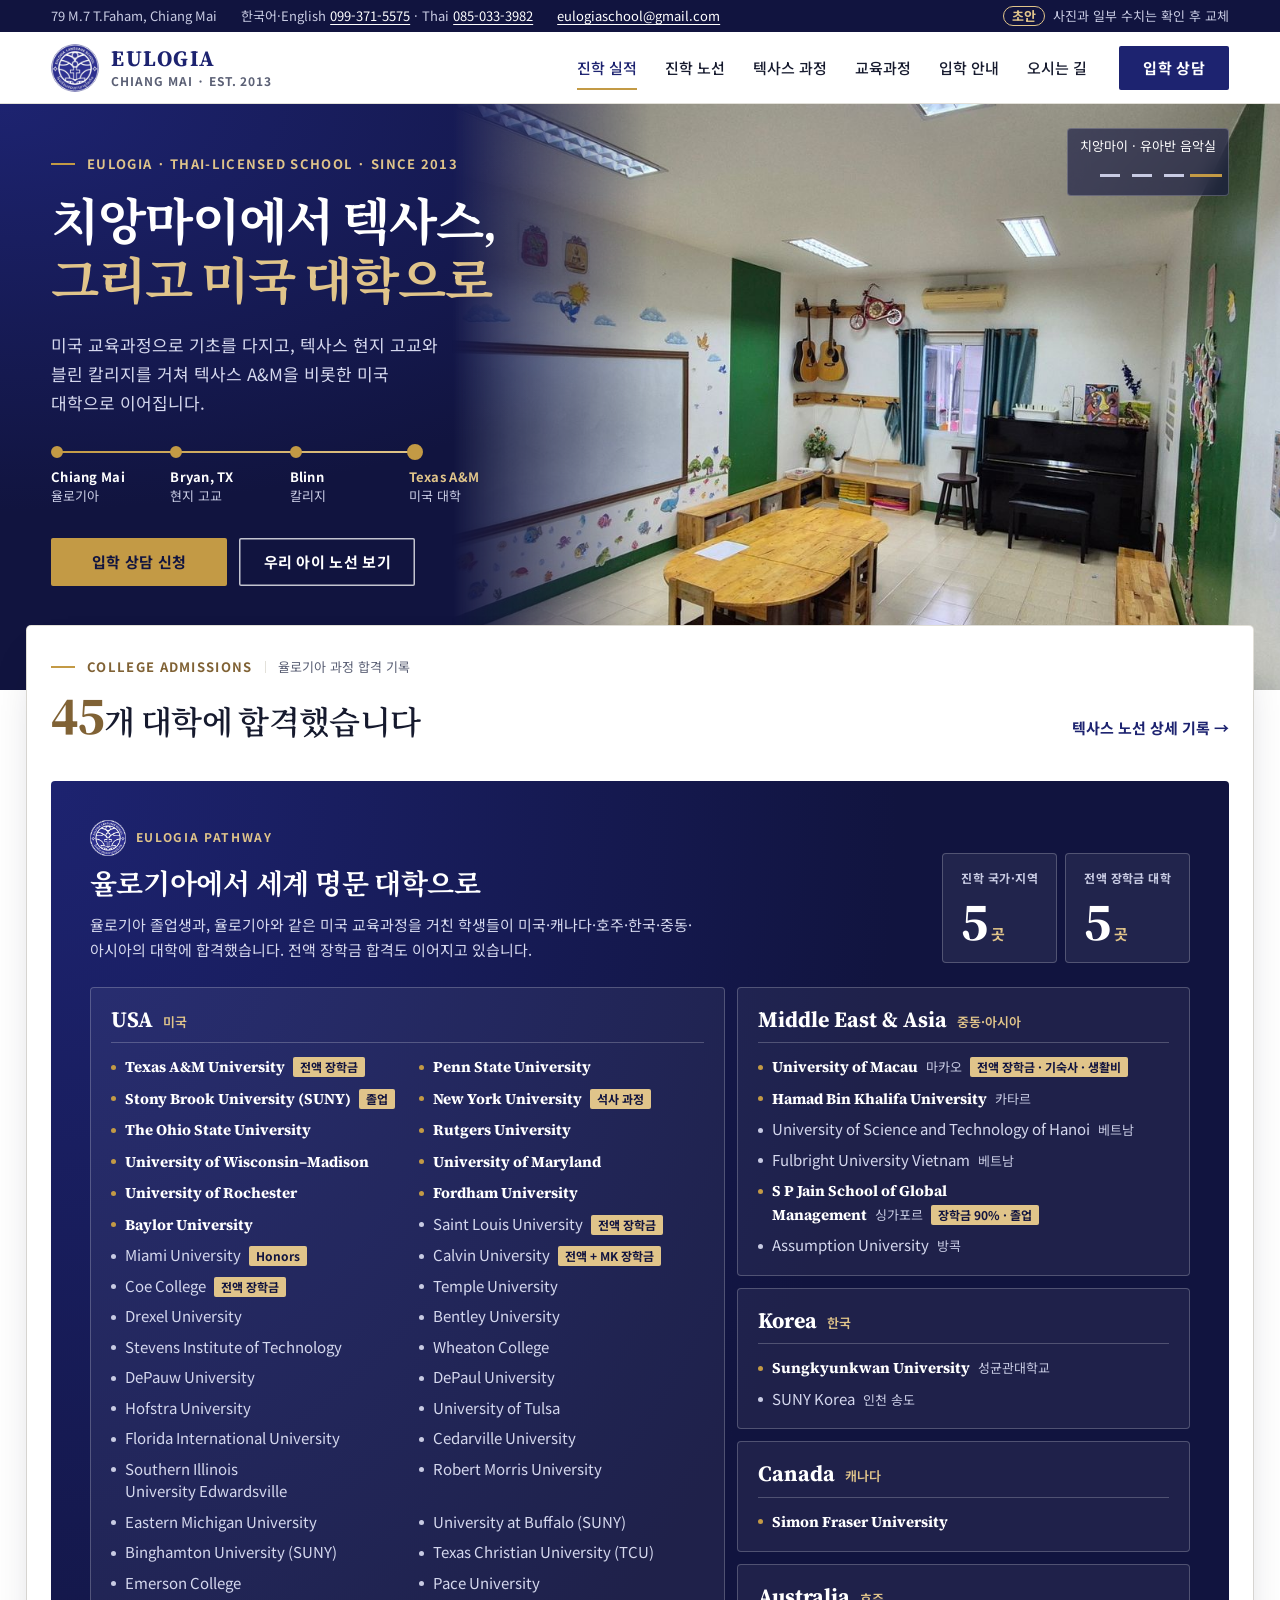
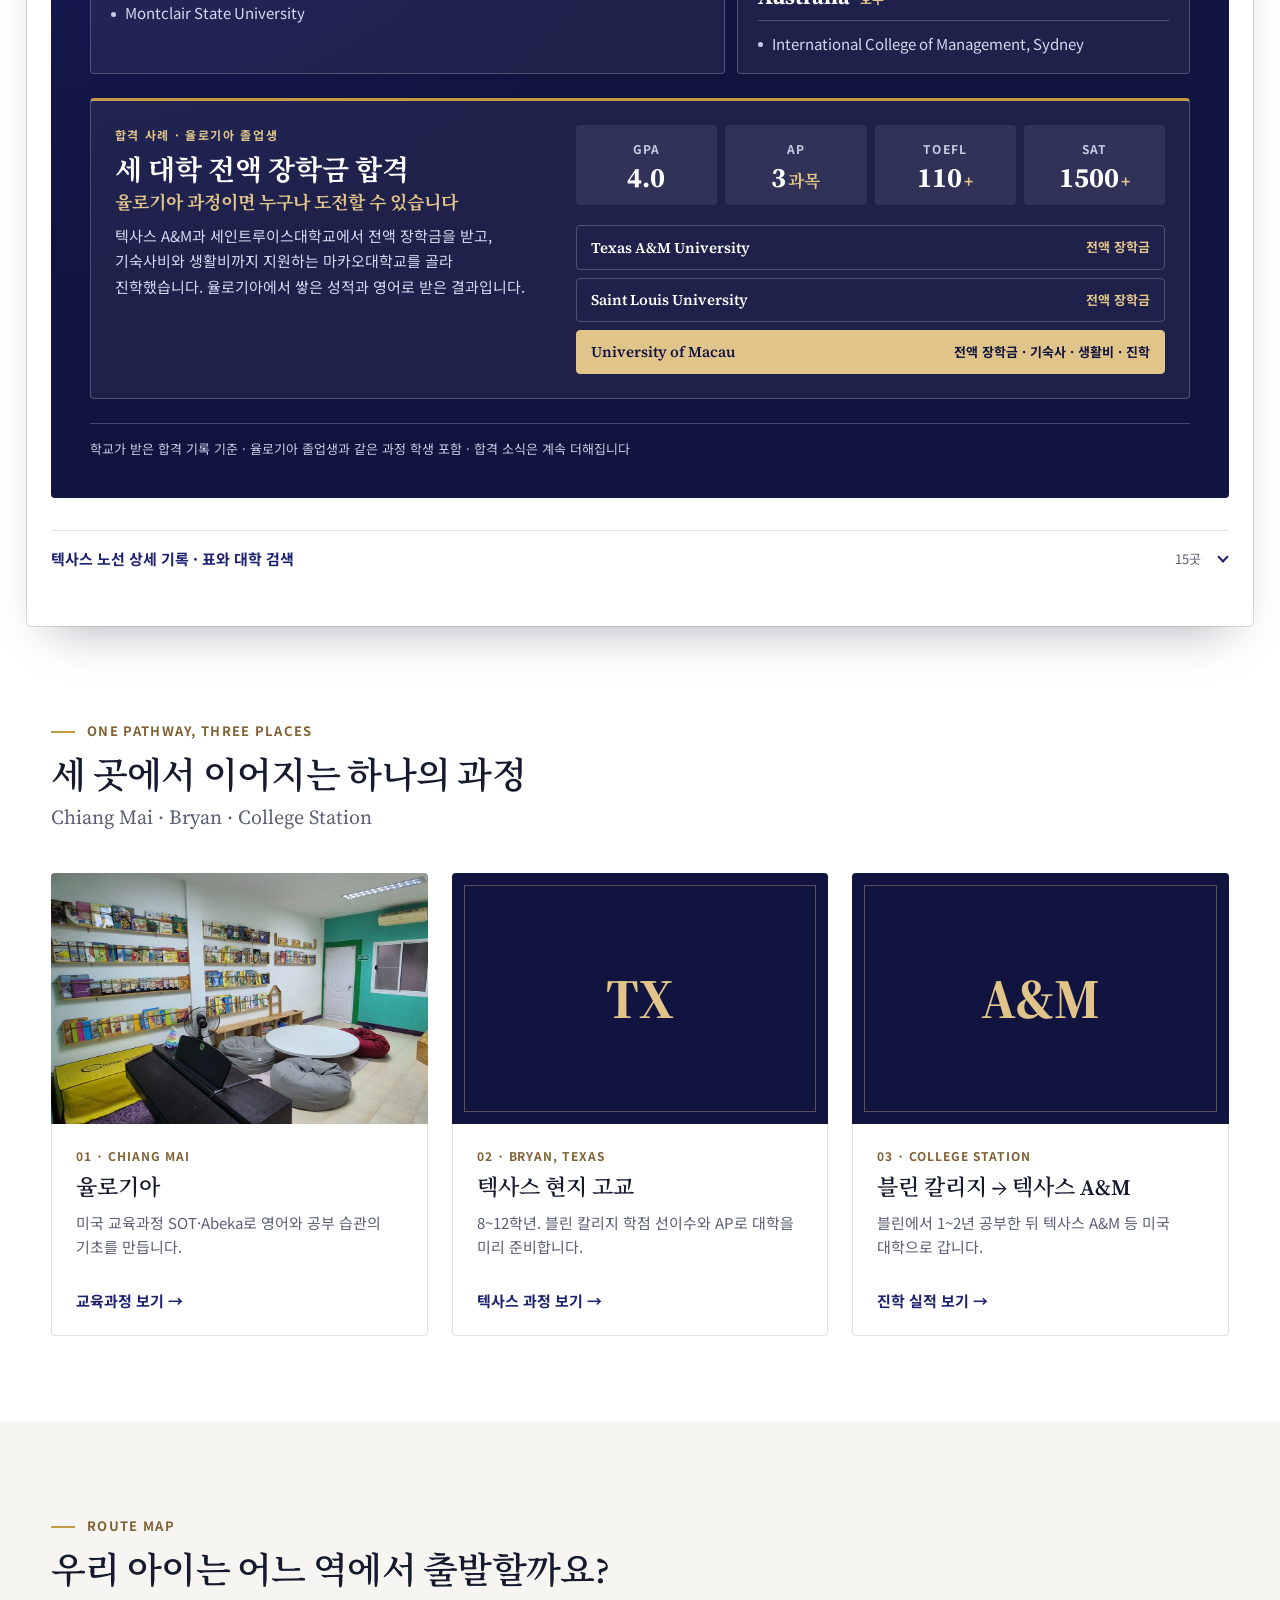
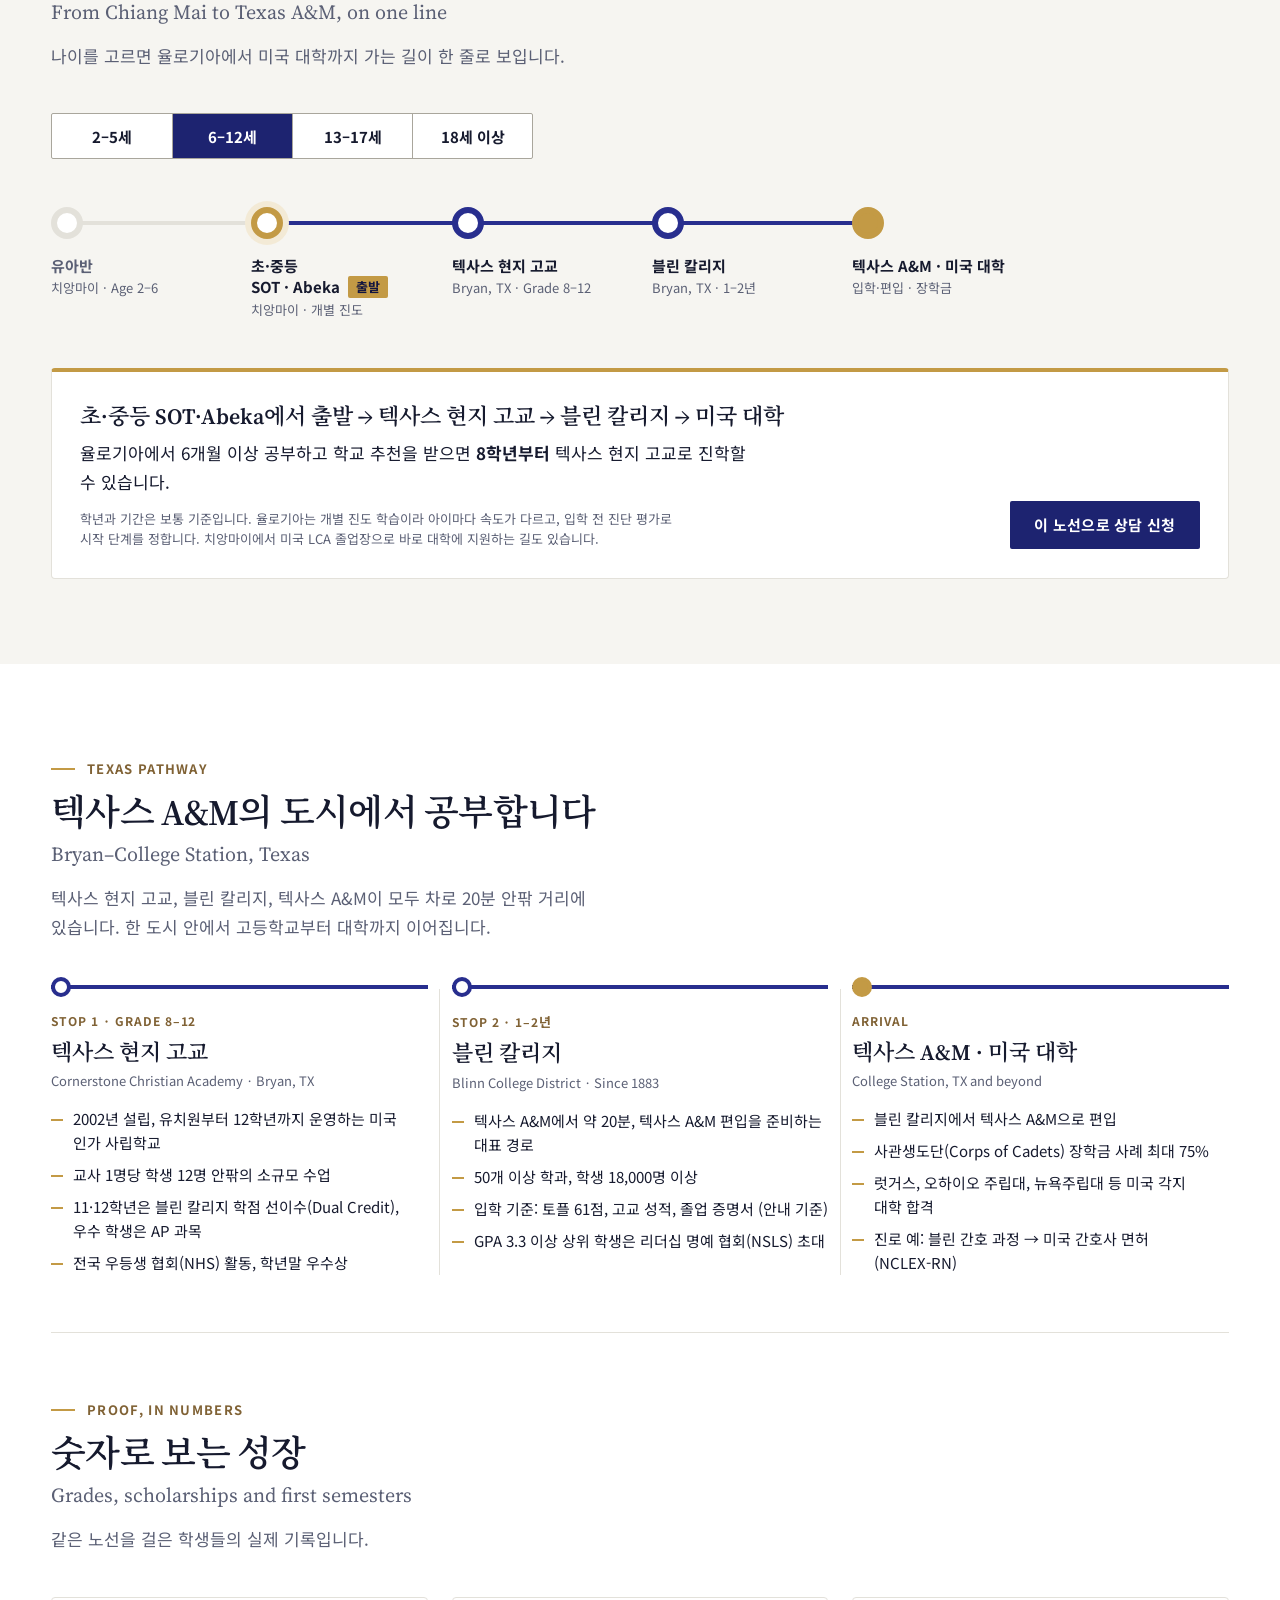
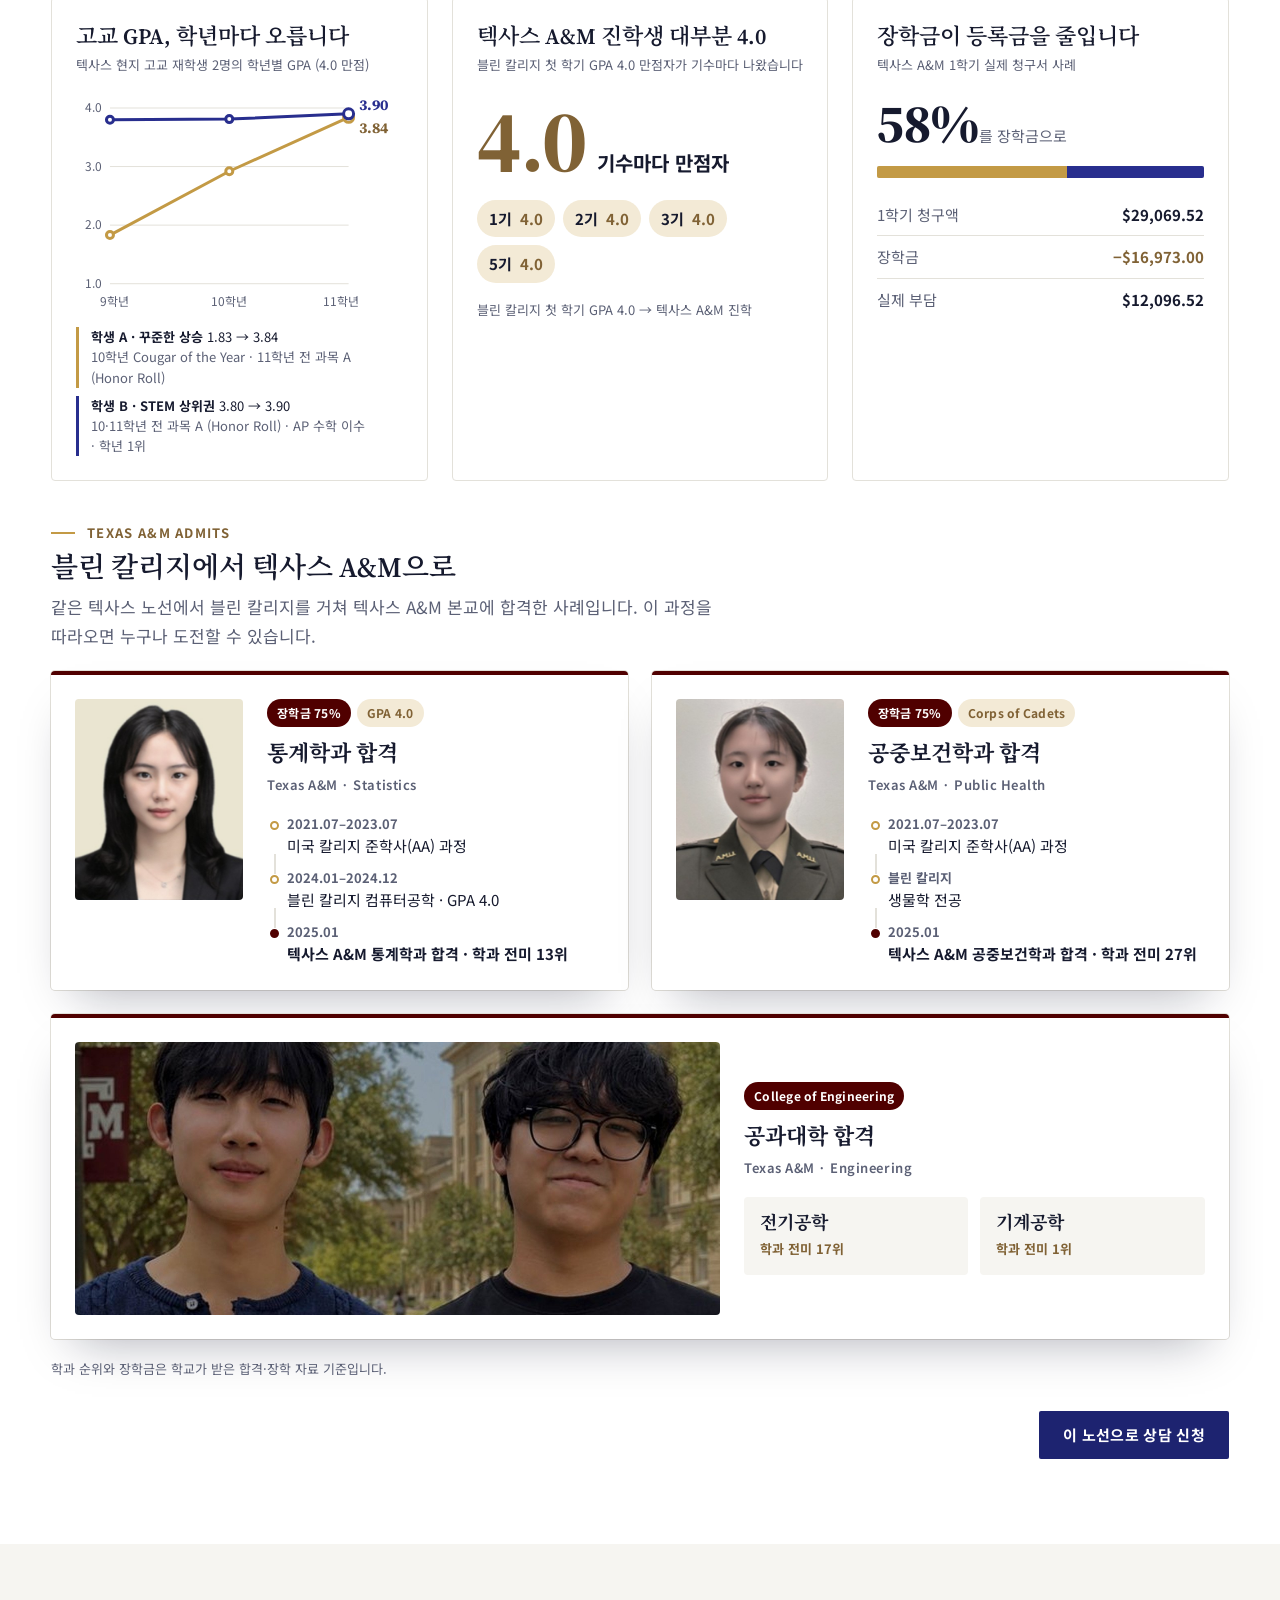
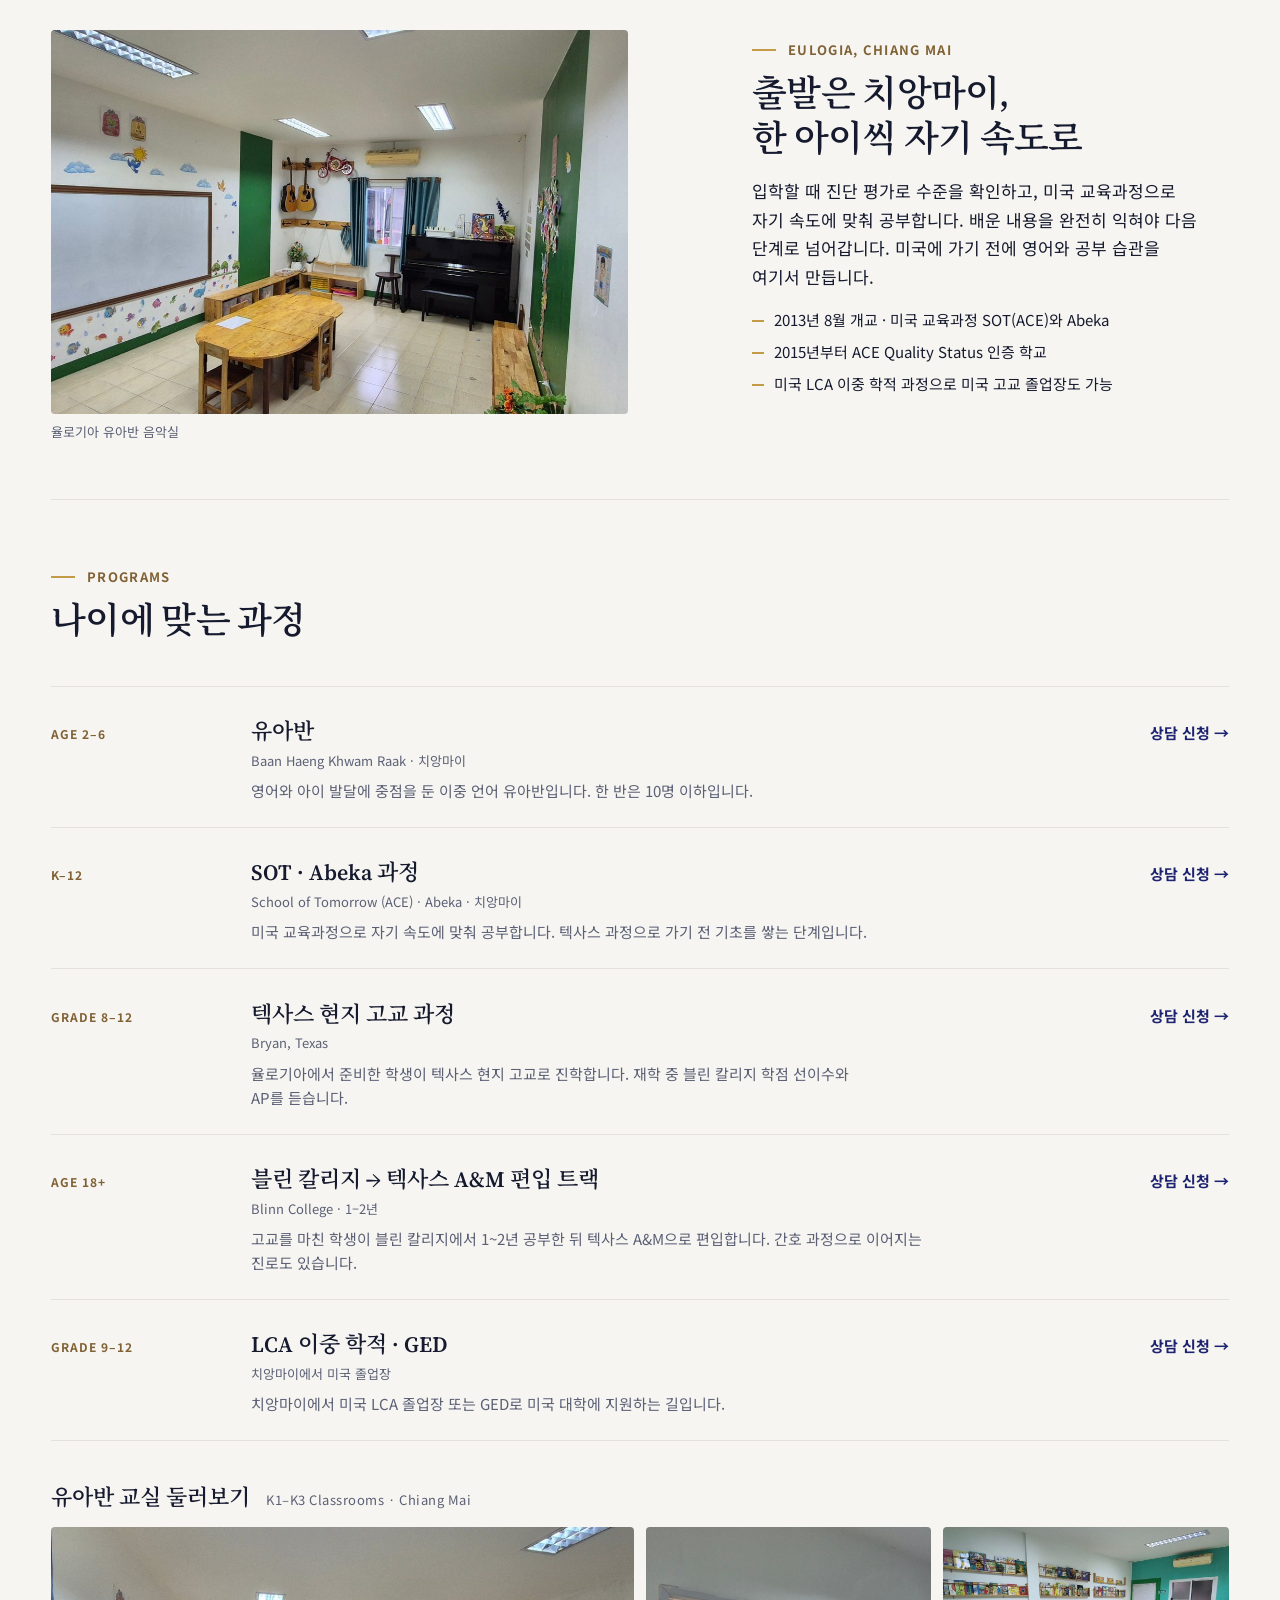
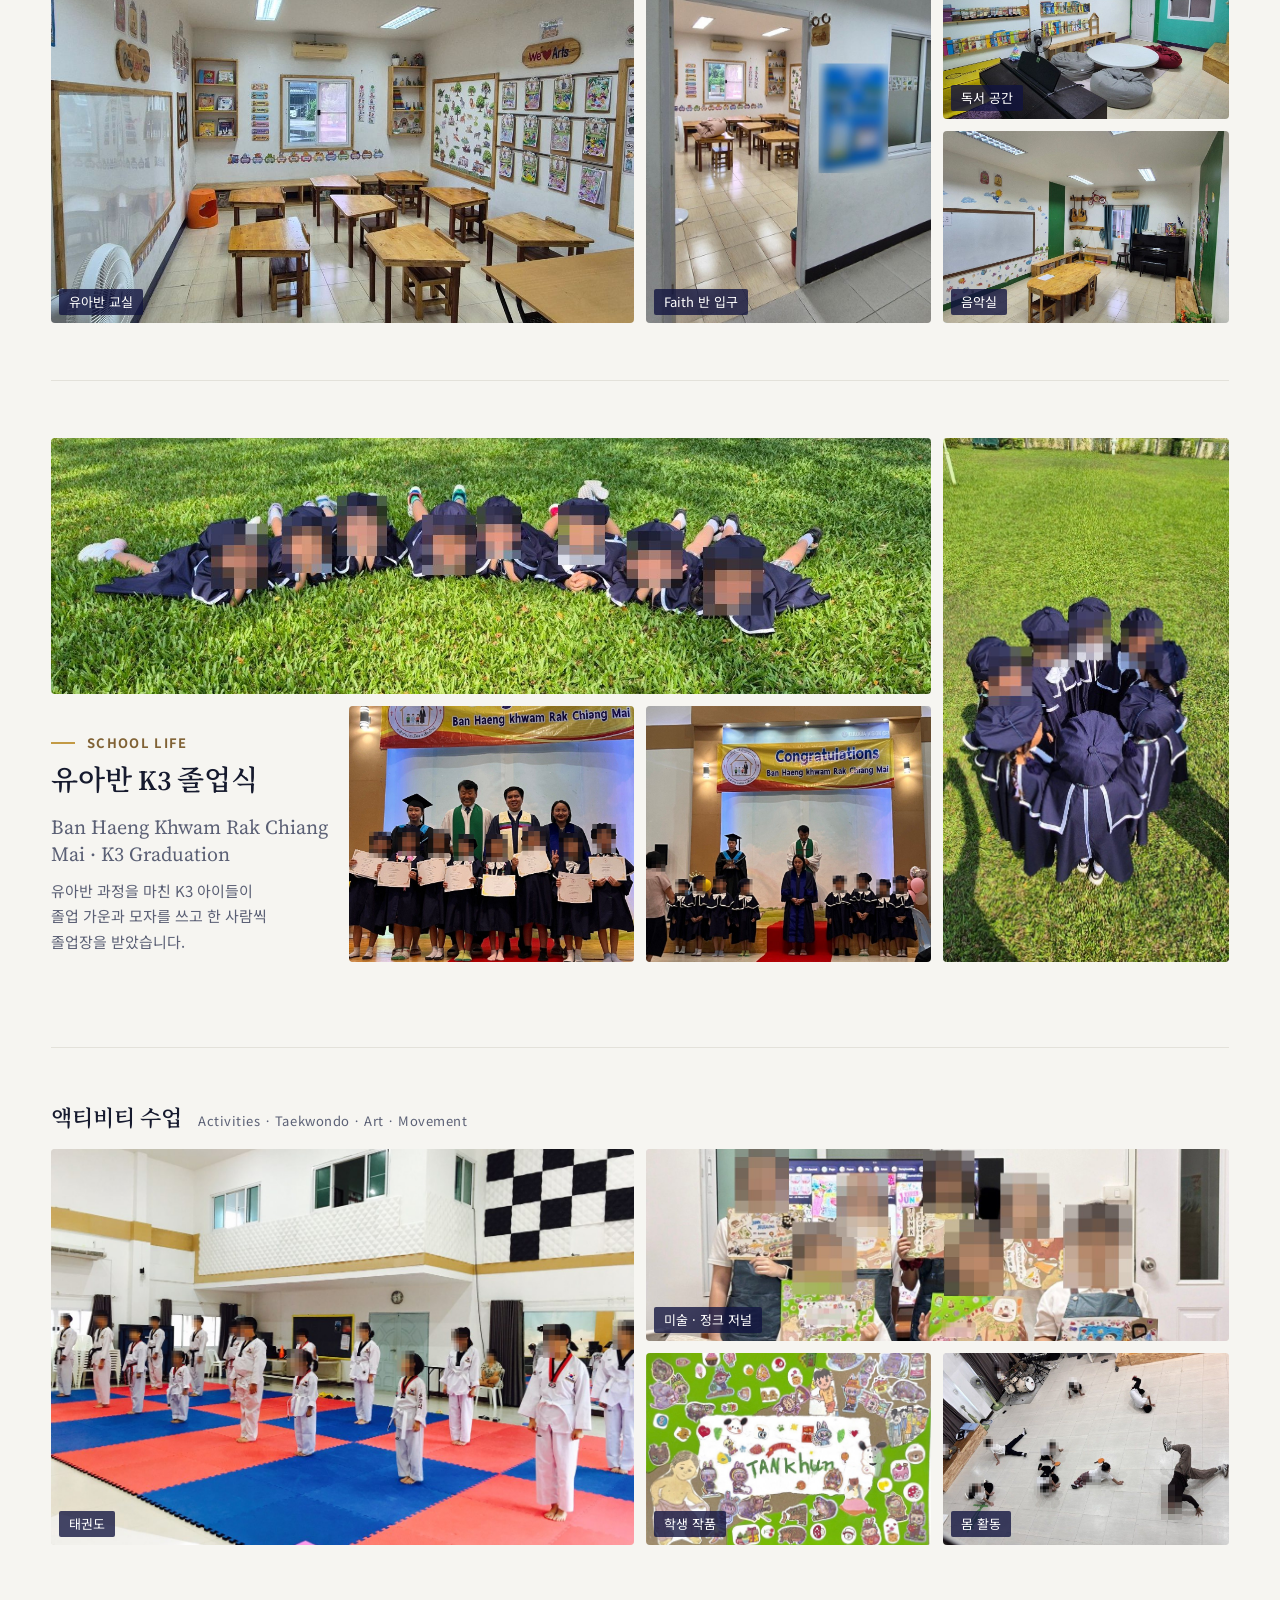
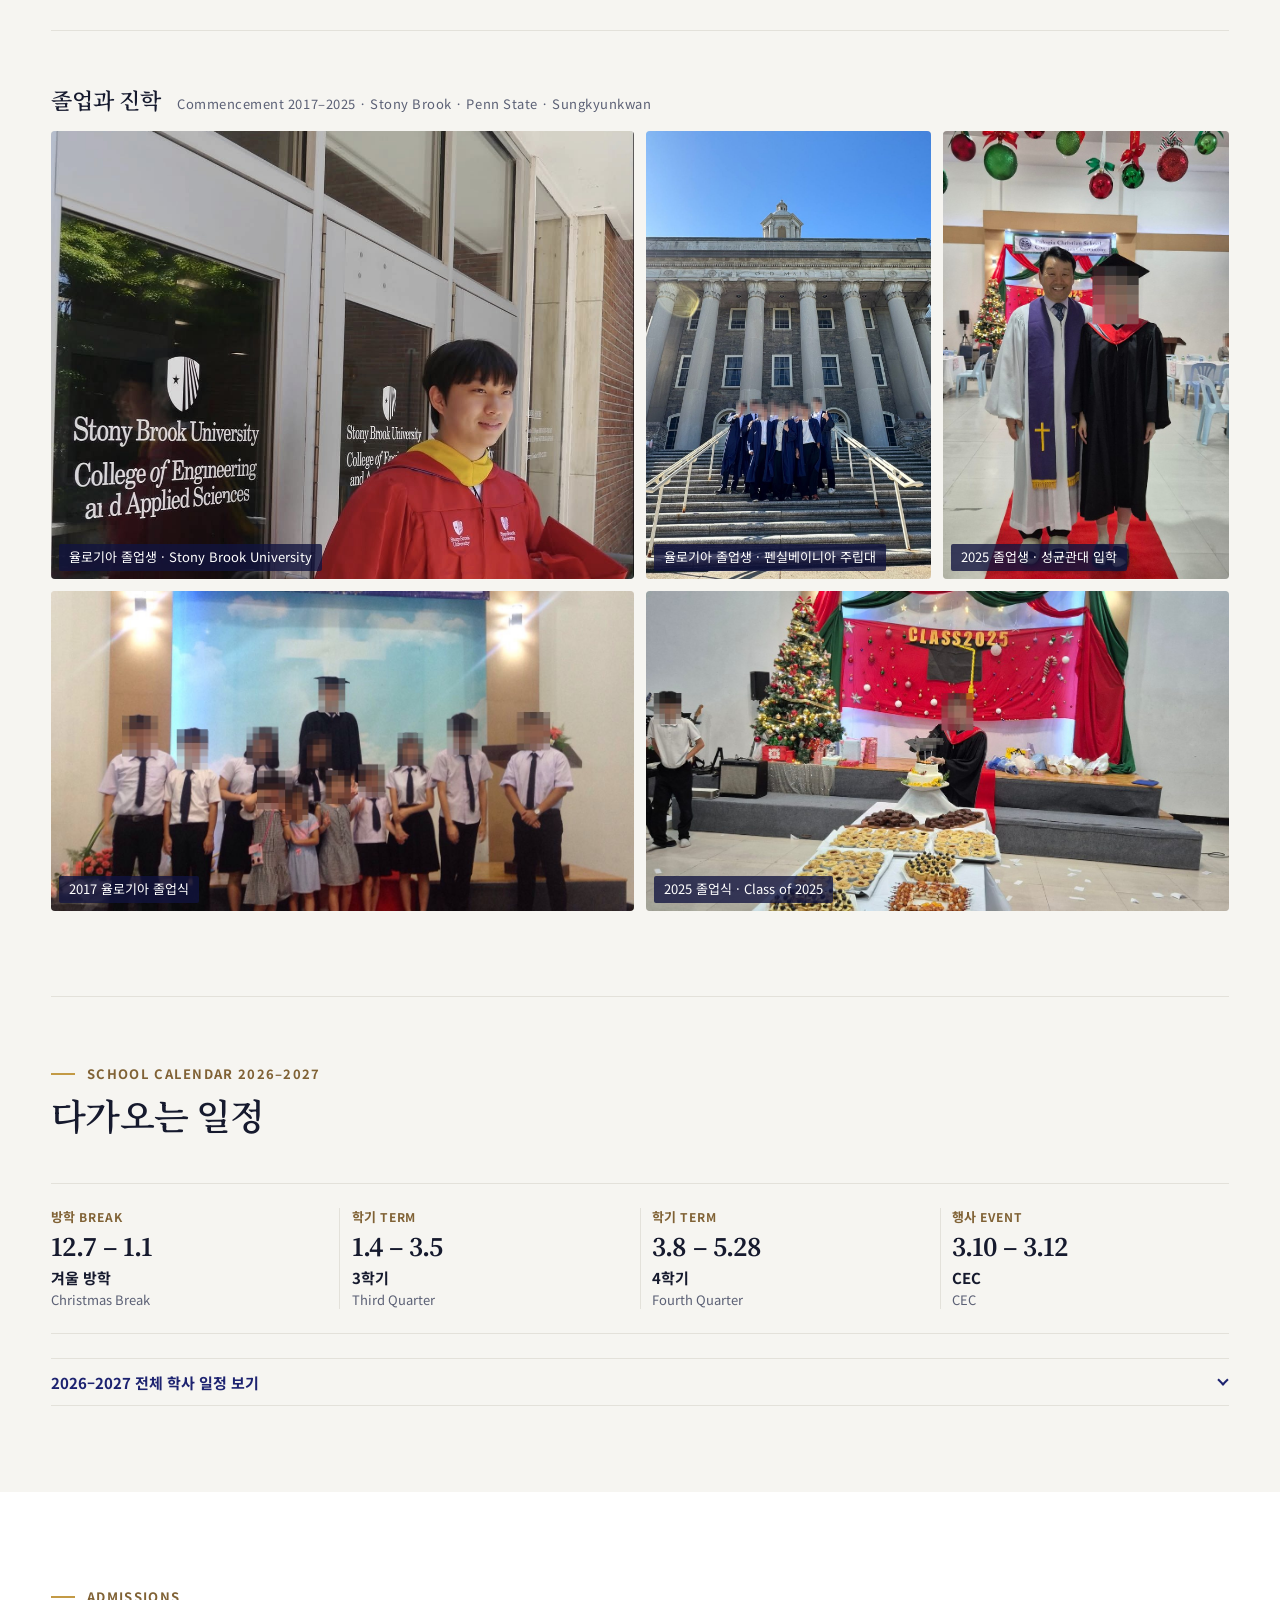
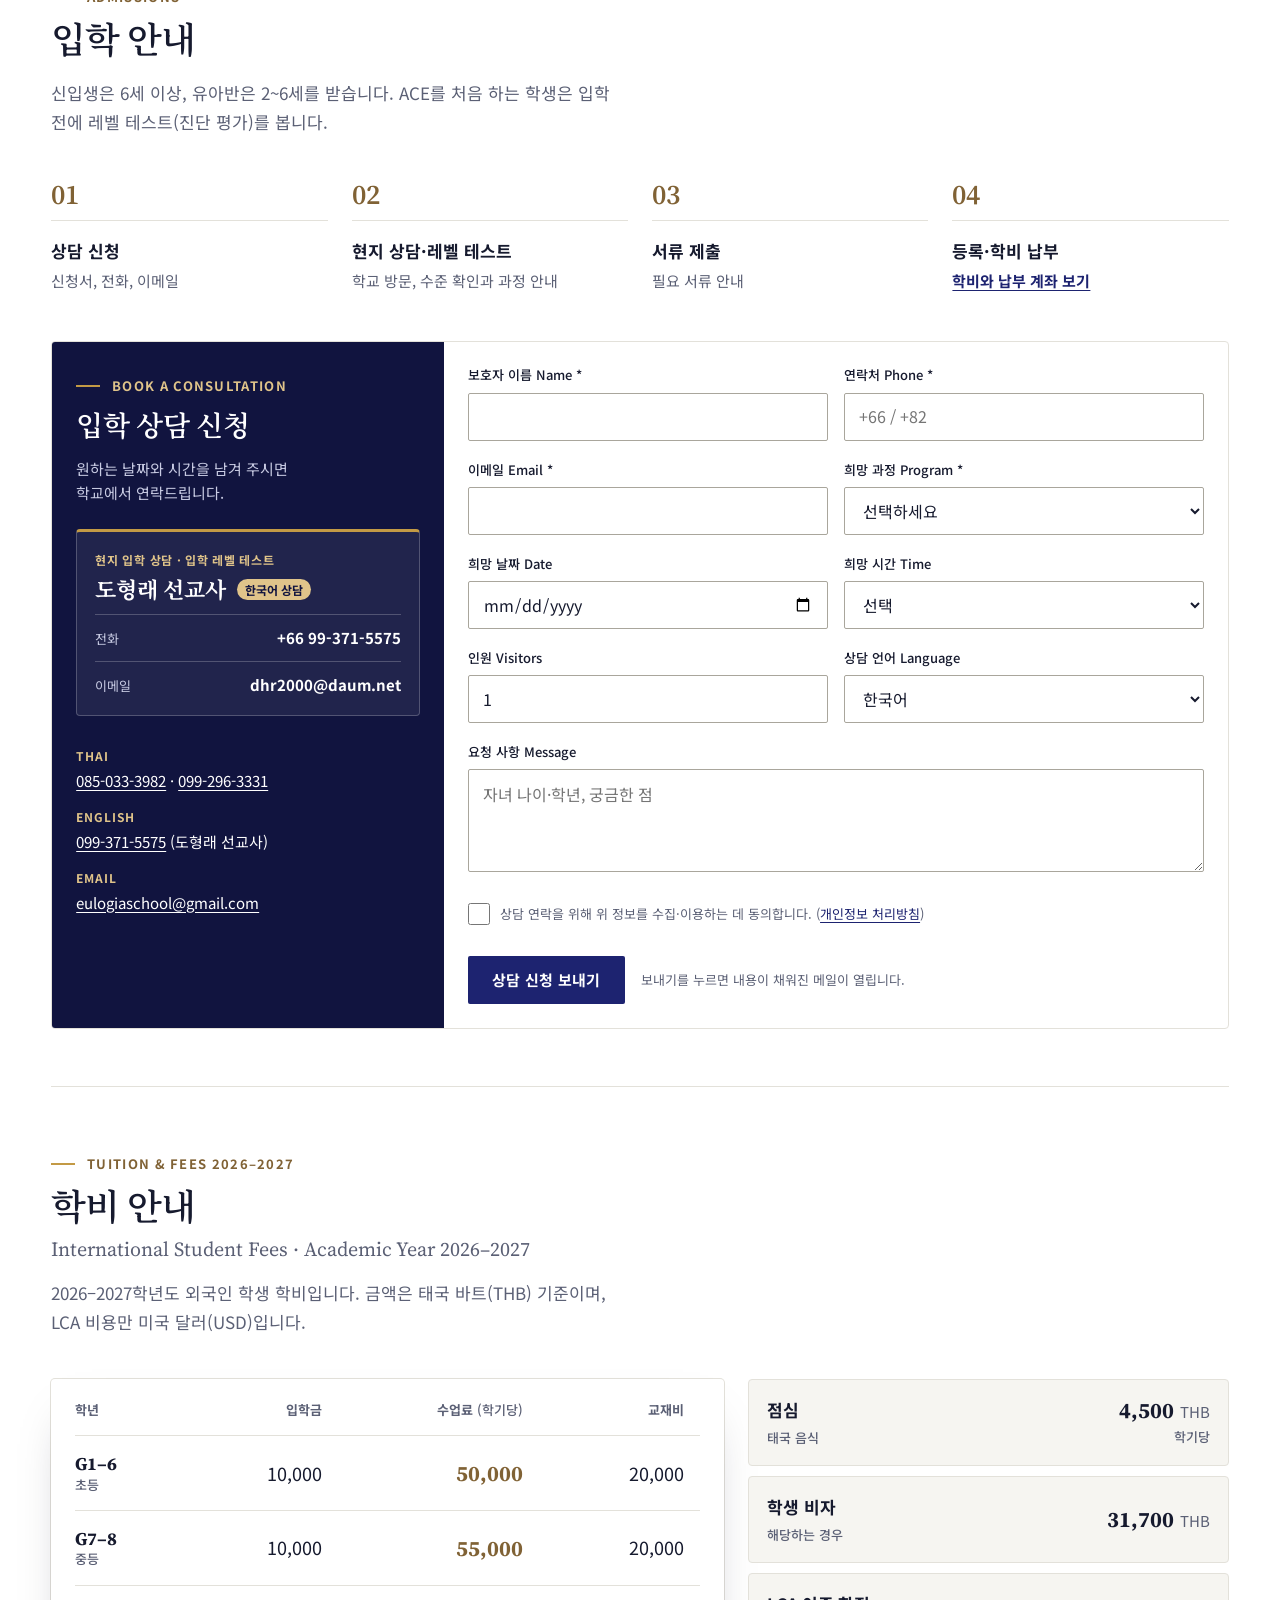
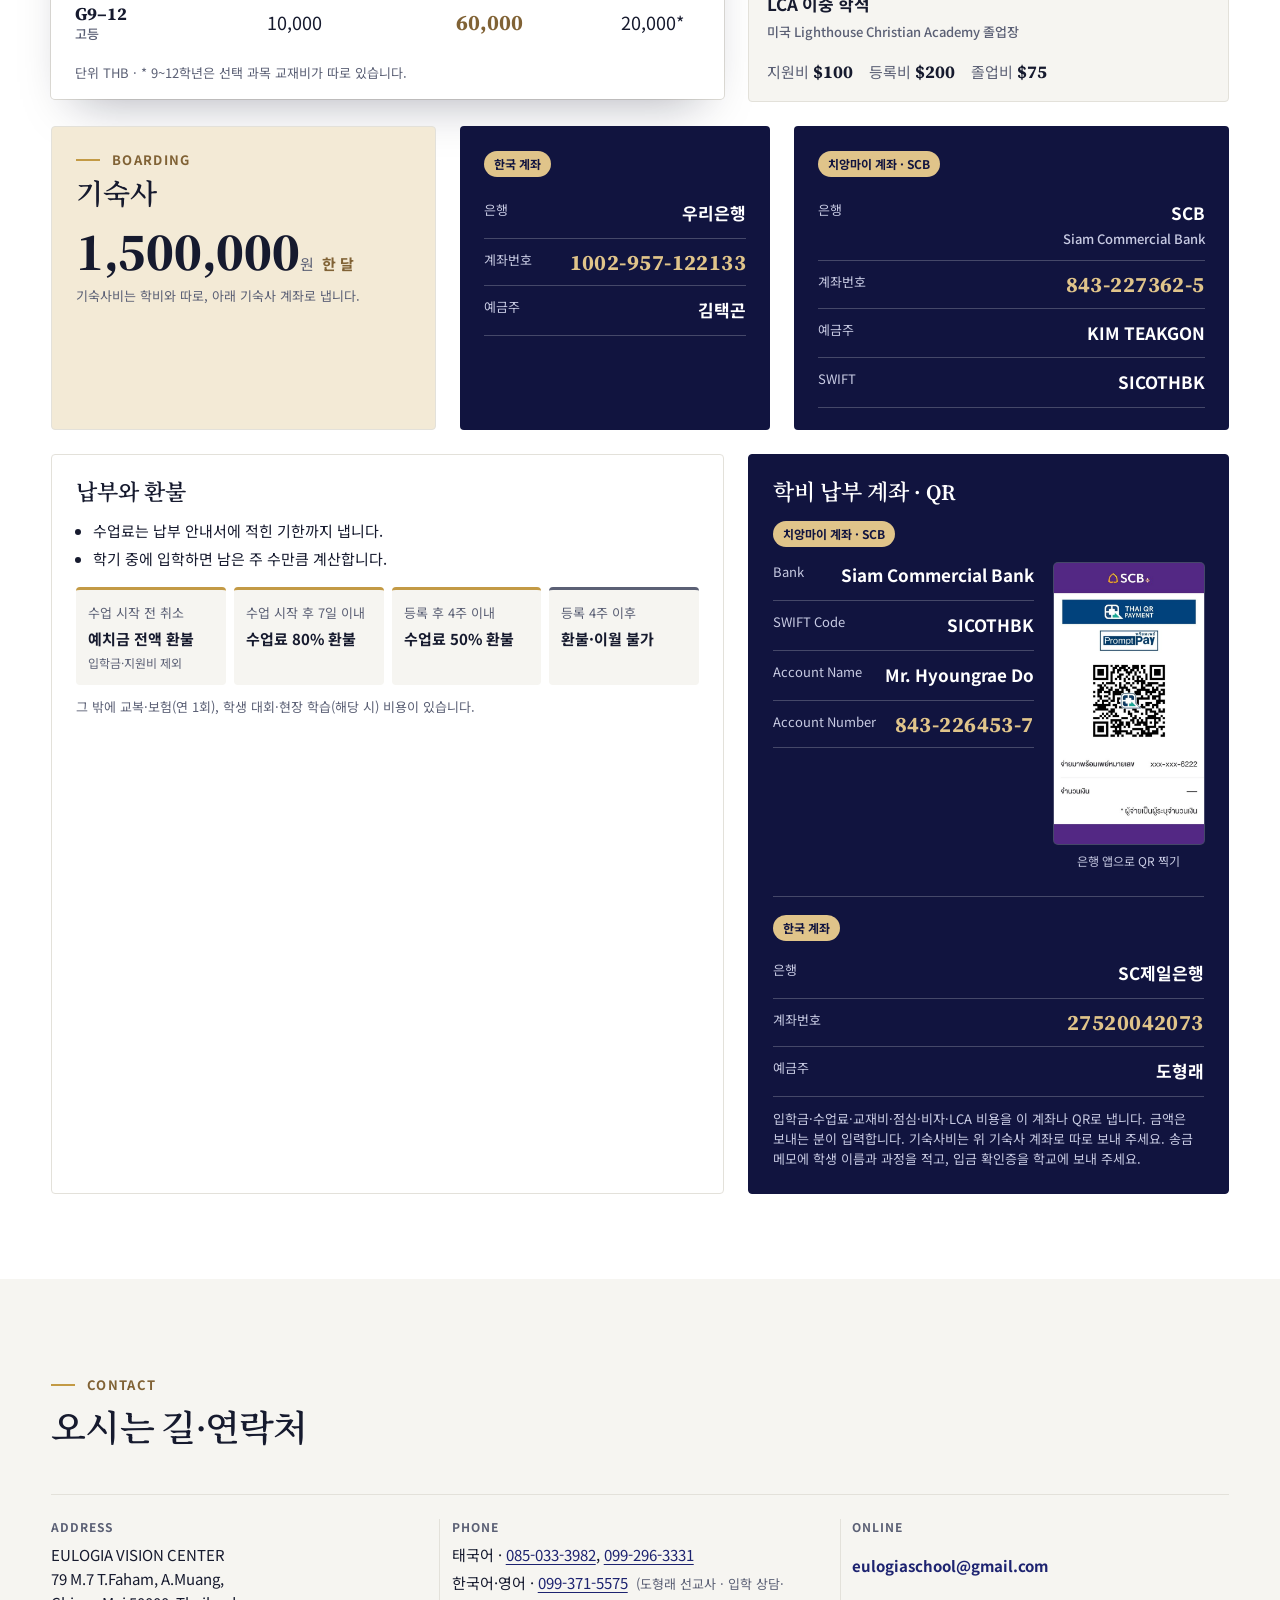
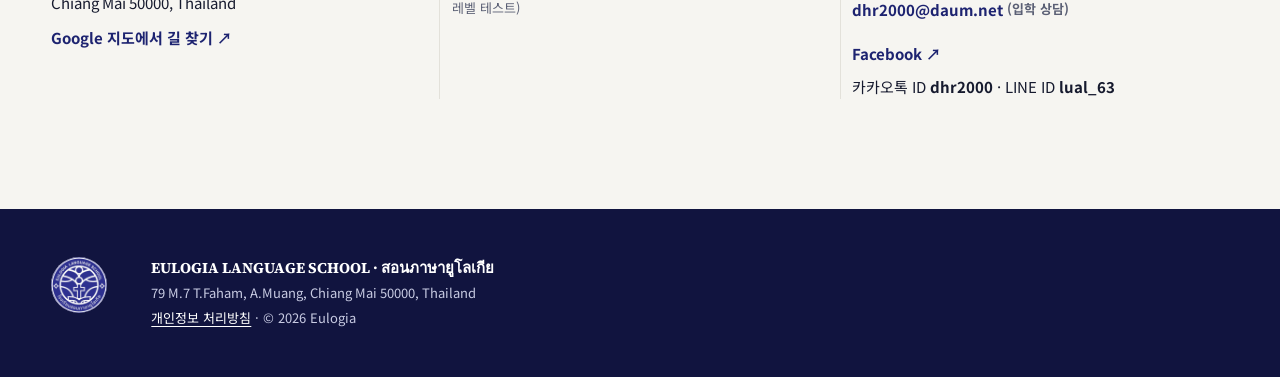
==== index.html @ 6301e7d8 "계좌 구분 표시를 「치앙마이 계좌 · SCB」/「한국 계좌」로 Co-Authored-By: Claude Opus 5.5 <noreply@anthropic.com> Claude-Se" ====
<!doctype html>
<html lang="ko">
<head>
<meta charset="utf-8">
<meta name="viewport" content="width=device-width, initial-scale=1, viewport-fit=cover">
<title>Eulogia Chiang Mai · 율로기아 치앙마이</title>
<meta name="claude:viewport-fit-sides" content="cover">
<meta name="robots" content="noindex, nofollow">
<meta name="description" content="치앙마이의 미국 교육과정 학교 율로기아. SOT·Abeka로 기초를 다지고 텍사스 현지 고교·블린 칼리지를 거쳐 텍사스 A&M 등 미국 대학으로. American curriculum school in Chiang Mai with a pathway to Texas and U.S. colleges.">
<link rel="canonical" href="https://intoedu.github.io/Eulogia-International-School/">
<meta name="theme-color" content="#11143f">
<link rel="icon" href="assets/img/favicon-32.png" sizes="32x32" type="image/png">
<link rel="apple-touch-icon" href="assets/img/apple-touch-icon.png">
<meta property="og:type" content="website">
<meta property="og:site_name" content="Eulogia Chiang Mai">
<meta property="og:title" content="치앙마이에서 텍사스, 그리고 미국 대학으로 · 율로기아">
<meta property="og:description" content="미국 교육과정으로 기초를 다지고 텍사스 현지 고교와 블린 칼리지를 거쳐 텍사스 A&amp;M 등 미국 대학으로 이어지는 율로기아 진학 노선.">
<meta property="og:image" content="https://intoedu.github.io/Eulogia-International-School/assets/img/og-image.jpg">
<meta property="og:locale" content="ko_KR">
<meta name="twitter:card" content="summary_large_image">
<script type="application/ld+json">
{"@context":"https://schema.org","@type":"School","name":"Eulogia Language School","alternateName":["Eulogia Chiang Mai","สอนภาษายูโลเกีย"],"url":"https://intoedu.github.io/Eulogia-International-School/","logo":"https://intoedu.github.io/Eulogia-International-School/assets/img/logo.jpg","foundingDate":"2013-08","telephone":"+66-85-033-3982","email":"eulogiaschool@gmail.com","address":{"@type":"PostalAddress","streetAddress":"79 M.7 T.Faham","addressLocality":"Mueang Chiang Mai","addressRegion":"Chiang Mai","postalCode":"50000","addressCountry":"TH"},"sameAs":["https://www.facebook.com/eulogiavisioncenter"]}
</script>
<link rel="preconnect" href="https://fonts.googleapis.com">
<link rel="preconnect" href="https://fonts.gstatic.com" crossorigin>
<link rel="stylesheet" href="https://fonts.googleapis.com/css2?family=Noto+Sans+KR:wght@400..700&family=Noto+Serif+KR:wght@600..700&family=Source+Serif+4:opsz,wght@36,400..700&display=swap">
<link rel="preload" as="image" href="assets/img/k-classroom.jpg">
<link rel="stylesheet" href="assets/css/style.css?v=20261113e">
</head>
<body>
<a class="skip" href="#main">본문으로 건너뛰기</a>

<div class="utility" role="region" aria-label="학교 연락처">
  <div class="wrap">
    <span class="u-addr" lang="en">79 M.7 T.Faham, Chiang Mai</span>
    <span class="u-tel">한국어·English <a href="tel:+66993715575">099-371-5575</a> · Thai <a href="tel:+66850333982">085-033-3982</a></span>
    <span class="u-mail"><a href="mailto:eulogiaschool@gmail.com">eulogiaschool@gmail.com</a></span>
    <p class="draft"><b class="draft-tag">초안</b> 사진과 일부 수치는 확인 후 교체</p>
  </div>
</div>

<header class="masthead">
  <div class="wrap">
    <a class="crest" href="#main" aria-label="Eulogia Chiang Mai 처음으로">
      <img src="assets/img/logo.jpg" alt="Eulogia 교표" width="48" height="48">
      <span class="crest-txt"><b>EULOGIA</b><small lang="en">Chiang Mai · Est. 2013</small></span>
    </a>
    <nav class="menu" aria-label="주 메뉴">
      <a href="#wall">진학 실적</a>
      <a href="#route">진학 노선</a>
      <a href="#texas">텍사스 과정</a>
      <a href="#about">교육과정</a>
      <a href="#admissions">입학 안내</a>
      <a href="#contact">오시는 길</a>
    </nav>
    <a class="btn btn-navy head-cta" href="#apply">입학 상담</a>
    <button class="menu-btn" type="button" aria-expanded="false" aria-controls="mobile-menu" id="menu-btn"><span class="bars" aria-hidden="true"></span><span class="sr">메뉴</span></button>
  </div>
  <nav class="mobile-menu" id="mobile-menu" aria-label="모바일 메뉴" hidden>
    <div class="wrap">
      <a href="#wall">진학 실적</a>
      <a href="#route">진학 노선</a>
      <a href="#texas">텍사스 과정</a>
      <a href="#about">교육과정</a>
      <a class="sub" href="#calendar">학사 일정</a>
      <a href="#admissions">입학 안내</a>
      <a class="sub" href="#pay">학비</a>
      <a href="#contact">오시는 길</a>
    </div>
  </nav>
</header>

<main id="main">

  <!-- 1. 첫 화면: 남색 바탕에 캠퍼스 사진이 스며들고, 치앙마이 → 텍사스 A&M 노선이 그려짐 -->
  <section class="hero" aria-labelledby="hero-title" data-nav="wall">
    <div class="hero-text">
      <p class="hero-kicker" lang="en"><span>Eulogia<span class="hk-route"> · Thai-licensed School · Since 2013</span></span></p>
      <h1 id="hero-title">치앙마이에서 텍사스,<br><em>그리고 미국 대학으로</em></h1>
      <p class="hero-lede">미국 교육과정으로 기초를 다지고, 텍사스&nbsp;현지&nbsp;고교와 블린&nbsp;칼리지를 거쳐 텍사스&nbsp;A&amp;M을 비롯한 미국 대학으로 이어집니다.</p>
      <div class="hero-route-box">
      <ol class="hero-route" aria-label="진학 노선: 치앙마이 율로기아, 텍사스 브라이언 현지 고교, 블린 칼리지, 텍사스 A&amp;M과 미국 대학">
        <li><b lang="en">Chiang Mai</b><span>율로기아</span></li>
        <li><b lang="en">Bryan, TX</b><span>현지 고교</span></li>
        <li><b lang="en">Blinn</b><span>칼리지</span></li>
        <li class="goal"><b lang="en">Texas A&amp;M</b><span>미국 대학</span></li>
      </ol>
      <span class="hr-plane" aria-hidden="true"><svg viewBox="0 0 24 24" width="18" height="18" focusable="false"><path d="M21 16v-2l-8-5V3.5a1.5 1.5 0 0 0-3 0V9l-8 5v2l8-2.5V19l-2 1.5V22l3.5-1 3.5 1v-1.5L13 19v-5.5z"/></svg></span>
      </div>
      <div class="hero-cta">
        <a class="btn btn-gold" href="#apply">입학 상담 신청</a>
        <a class="btn btn-line" href="#route">우리 아이 노선 보기</a>
      </div>
    </div>
    <div class="hero-photo">
      <div class="slides" id="slides" aria-hidden="true">
        <img class="slide on" src="assets/img/k-classroom.jpg" alt="" width="1600" height="739" fetchpriority="high" style="object-position:50% 60%">
      </div>
    </div>
    <div class="hero-meta">
      <p class="slide-cap" id="slide-cap">치앙마이 · 유아반 교실</p>
      <div class="slide-dots" id="slide-dots" role="group" aria-label="사진 넘기기"></div>
    </div>
  </section>

  <!-- 2. 합격 대학 벽: 사진 아래쪽에 겹쳐 올라옴 -->
  <section class="wall" id="wall" aria-labelledby="wall-title" data-nav="wall">
    <div class="wrap">
      <div class="wall-card">
        <div class="wall-head">
          <p class="wall-kicker"><span class="kicker" lang="en">College Admissions</span><span class="wall-qual">율로기아 과정 합격 기록</span></p>
          <h2 id="wall-title"><span class="big" id="wall-unis">32</span>개 <span class="nw">대학에 합격했습니다</span></h2>
          <a class="wall-link" href="#results">텍사스 노선 상세 기록 →</a>
        </div>
        <div class="own" id="own" hidden>
          <div class="own-head">
            <p class="own-kicker"><img src="assets/img/logo.jpg" alt="" width="36" height="36"><span lang="en">Eulogia Pathway</span></p>
            <h3 class="own-title">율로기아에서 <span class="nw">세계 명문 대학으로</span></h3>
            <p class="own-lede">율로기아 졸업생과, 율로기아와 같은 미국 교육과정을 거친 학생들이 미국·캐나다·호주·한국·중동·아시아의 대학에 합격했습니다. 전액 장학금 합격도 이어지고 있습니다.</p>
          </div>
          <dl class="own-sum" id="own-sum">
            <div><dt>진학 국가·지역</dt><dd><b id="own-n-reg">5</b>곳</dd></div>
            <div><dt>전액 장학금 대학</dt><dd><b id="own-n-full">5</b>곳</dd></div>
          </dl>
          <div class="own-board" id="own-board" aria-label="율로기아 과정 합격 대학"></div>
          <article class="spot" aria-labelledby="spot-title">
            <div class="spot-head">
              <p class="spot-kicker">합격 사례 · 율로기아 졸업생</p>
              <h4 id="spot-title">세 대학 전액 장학금 합격 <span>율로기아 과정이면 누구나 도전할 수 있습니다</span></h4>
              <p class="spot-lede">텍사스&nbsp;A&amp;M과 세인트루이스대학교에서 전액 장학금을 받고, 기숙사비와 생활비까지 지원하는 마카오대학교를 골라 진학했습니다. 율로기아에서 쌓은 성적과 영어로 받은 결과입니다.</p>
            </div>
            <dl class="spot-stats">
              <div><dt>GPA</dt><dd>4.0</dd></div>
              <div><dt>AP</dt><dd>3<small>과목</small></dd></div>
              <div><dt lang="en">TOEFL</dt><dd>110<small>+</small></dd></div>
              <div><dt lang="en">SAT</dt><dd>1500<small>+</small></dd></div>
            </dl>
            <ul class="spot-offers" aria-label="합격 대학과 장학금">
              <li><b lang="en">Texas A&amp;M University</b><span>전액 장학금</span></li>
              <li><b lang="en">Saint Louis University</b><span>전액 장학금</span></li>
              <li class="chosen"><b lang="en">University of Macau</b><span>전액 장학금 · 기숙사 · 생활비 · 진학</span></li>
            </ul>
          </article>
          <p class="own-more">학교가 받은 합격 기록 기준 · 율로기아 졸업생과 같은 과정 학생 포함 · 합격 소식은 계속 더해집니다</p>
        </div>
        <details class="res-all" id="results">
          <summary><span class="sum-label">텍사스 노선 상세 기록 · 표와 대학 검색</span><span class="summary-meta" id="summary-meta">15곳</span><span class="chev" aria-hidden="true"></span></summary>
          <div class="res-grid">
            <div class="res-aside">
              <p class="sub-en" lang="en">Where students on this route were admitted</p>
              <p class="res-lede">같은 텍사스 노선을 거친 학생들이 합격한 미국 대학입니다.</p>
              <div class="tools">
                <label class="field" for="res-q">대학 검색<input id="res-q" type="search" placeholder="예: Texas, State, 뉴욕"></label>
                <label class="field" for="res-state">주<select id="res-state"><option value="">전체</option></select></label>
                <p class="summary" id="res-summary" aria-live="polite"></p>
              </div>
              <p class="fine">합격증과 장학금 통지서는 학교가 보관합니다. 학생 이름은 본인과 보호자가 동의한 경우에만 표시합니다.</p>
            </div>
            <div class="table-box res-table" tabindex="0" role="region" aria-label="진학 실적 표">
              <table>
                <thead><tr><th scope="col">대학교</th><th scope="col">주</th><th scope="col">장학금</th></tr></thead>
                <tbody id="res-body"></tbody>
              </table>
            </div>
          </div>
        </details>
      </div>
    </div>
  </section>

  <!-- 3. 세 곳, 하나의 과정 -->
  <section class="section places-sec" id="places" aria-labelledby="places-title" data-nav="wall">
    <div class="wrap">
      <div class="head">
        <p class="kicker" lang="en">One Pathway, Three Places</p>
        <h2 id="places-title">세 곳에서 이어지는 하나의 과정</h2>
        <p class="sub-en" lang="en">Chiang Mai · Bryan · College Station</p>
      </div>
      <div class="places" id="places-row">
        <a class="place" href="#programs">
          <span class="place-media" data-mark="CNX"><img src="assets/img/k-reading.jpg" alt="책장과 빈백이 있는 율로기아 유아반 독서 공간" loading="lazy" decoding="async" width="1600" height="739" style="object-position:35% 55%"></span>
          <span class="place-body">
            <span class="place-no" lang="en">01 · Chiang Mai</span>
            <b>율로기아</b>
            <span class="place-copy">미국 교육과정 SOT·Abeka로 영어와 공부 습관의 기초를 만듭니다.</span>
            <em>교육과정 보기 →</em>
          </span>
        </a>
        <a class="place" href="#texas">
          <span class="place-media" data-mark="TX"><img src="assets/img/private/bryan-day.jpg" alt="텍사스 브라이언 시내" loading="lazy" decoding="async" width="721" height="539" style="object-position:50% 50%"></span>
          <span class="place-body">
            <span class="place-no" lang="en">02 · Bryan, Texas</span>
            <b>텍사스&nbsp;현지&nbsp;고교</b>
            <span class="place-copy">8~12학년. 블린&nbsp;칼리지 학점 선이수와 AP로 대학을 미리 준비합니다.</span>
            <em>텍사스 과정 보기 →</em>
          </span>
        </a>
        <a class="place" href="#results">
          <span class="place-media" data-mark="A&amp;M"><img src="assets/img/private/am-academic.jpg" alt="텍사스 A&amp;M 대학교 본관 건물" loading="lazy" decoding="async" width="1024" height="447" style="object-position:30% 50%"></span>
          <span class="place-body">
            <span class="place-no" lang="en">03 · College Station</span>
            <b>블린&nbsp;칼리지 → 텍사스&nbsp;A&amp;M</b>
            <span class="place-copy">블린에서 1~2년 공부한 뒤 텍사스&nbsp;A&amp;M 등 미국 대학으로 갑니다.</span>
            <em>진학 실적 보기 →</em>
          </span>
        </a>
      </div>
      <p class="places-count" id="places-count" aria-hidden="true">1 / 3</p>
    </div>
  </section>

  <!-- 4. 진학 노선도 -->
  <section class="section band route-sec" id="route" aria-labelledby="route-title" data-nav="route">
    <div class="wrap">
      <div class="head">
        <p class="kicker" lang="en">Route Map</p>
        <h2 id="route-title">우리 아이는 <span class="nw">어느 역에서</span> 출발할까요?</h2>
        <p class="sub-en" lang="en">From Chiang Mai to Texas A&amp;M, on one line</p>
        <p>나이를 고르면 율로기아에서 미국 대학까지 가는 길이 한 줄로 보입니다.</p>
      </div>
      <div class="ages" role="group" aria-label="아이 나이">
        <button type="button" class="age-btn" data-age="4" aria-pressed="false">2–5세</button>
        <button type="button" class="age-btn" data-age="9" aria-pressed="true">6–12세</button>
        <button type="button" class="age-btn" data-age="15" aria-pressed="false">13–17세</button>
        <button type="button" class="age-btn" data-age="19" aria-pressed="false">18세 이상</button>
      </div>
      <ol class="line" id="route-line">
        <li data-stop="0"><span class="stop" aria-hidden="true"></span><span class="st-txt"><b>유아반</b><span class="lbl">치앙마이 · Age 2–6</span></span></li>
        <li data-stop="1"><span class="stop" aria-hidden="true"></span><span class="st-txt"><b>초·중등 SOT&nbsp;·&nbsp;Abeka</b><span class="lbl">치앙마이 · 개별 진도</span></span></li>
        <li data-stop="2"><span class="stop" aria-hidden="true"></span><span class="st-txt"><b>텍사스&nbsp;현지&nbsp;고교</b><span class="lbl">Bryan, TX · Grade&nbsp;8–12</span></span></li>
        <li data-stop="3"><span class="stop" aria-hidden="true"></span><span class="st-txt"><b>블린&nbsp;칼리지</b><span class="lbl">Bryan, TX · 1–2년</span></span></li>
        <li data-stop="4" class="goal"><span class="stop" aria-hidden="true"></span><span class="st-txt"><b>텍사스&nbsp;A&amp;M · 미국 대학</b><span class="lbl">입학·편입 · 장학금</span></span></li>
      </ol>
      <div class="route-out" aria-live="polite">
        <div class="ro-text">
          <p class="route-start" id="route-start"></p>
          <p class="route-years" id="route-years"></p>
          <p class="fine">학년과 기간은 보통 기준입니다. 율로기아는 개별 진도 학습이라 아이마다 속도가 다르고, 입학 전 진단 평가로 시작 단계를 정합니다. 치앙마이에서 미국 LCA 졸업장으로 바로 대학에 지원하는 길도 있습니다.</p>
        </div>
        <a class="btn btn-navy ro-cta" href="#apply" id="route-cta">이 노선으로 상담 신청</a>
      </div>
    </div>
  </section>

  <!-- 5. 텍사스 과정 -->
  <section class="section tx-sec" id="texas" aria-labelledby="texas-title" data-nav="texas">
    <div class="wrap">
      <div class="head">
        <p class="kicker" lang="en">Texas Pathway</p>
        <h2 id="texas-title">텍사스&nbsp;A&amp;M의 도시에서 공부합니다</h2>
        <p class="sub-en" lang="en">Bryan–College Station, Texas</p>
        <p>텍사스&nbsp;현지&nbsp;고교, 블린&nbsp;칼리지, 텍사스&nbsp;A&amp;M이 모두 차로 20분 안팎 거리에 있습니다. 한 도시 안에서 고등학교부터 대학까지 이어집니다.</p>
      </div>
      <div class="tx-strip" id="tx-strip">
        <div class="tx-photos">
          <figure class="tx-a"><span class="media"><img src="assets/img/private/bryan-dusk.jpg" alt="텍사스 브라이언 시내 저녁 풍경" loading="lazy" decoding="async" width="776" height="528" style="object-position:50% 62%"></span><figcaption lang="en">Bryan, Texas</figcaption></figure>
          <figure class="tx-b"><span class="media"><img src="assets/img/private/am-aerial.jpg" alt="텍사스 A&amp;M 캠퍼스 전경" loading="lazy" decoding="async" width="1024" height="572" style="object-position:50% 45%"></span><figcaption lang="en">Texas A&amp;M University</figcaption></figure>
        </div>
        <p class="fine">사진은 지역 참고 사진입니다. 오픈 전에 학교가 직접 찍은 사진이나 사용 허락을 받은 사진으로 바꿉니다.</p>
      </div>
      <ol class="stations">
        <li>
          <p class="st-no" lang="en">STOP 1 · Grade 8–12</p>
          <h3>텍사스&nbsp;현지&nbsp;고교<small lang="en">Cornerstone Christian Academy · Bryan, TX</small></h3>
          <ul class="ticks">
            <li>2002년 설립, 유치원부터 12학년까지 운영하는 미국 인가 사립학교</li>
            <li>교사 1명당 학생 12명 안팎의 소규모 수업</li>
            <li>11·12학년은 블린&nbsp;칼리지 학점 선이수(Dual&nbsp;Credit), 우수 학생은 AP 과목</li>
            <li>전국 우등생 협회(NHS) 활동, 학년말 우수상</li>
          </ul>
        </li>
        <li>
          <p class="st-no" lang="en">STOP 2 · 1–2<span lang="ko">년</span></p>
          <h3>블린&nbsp;칼리지<small lang="en">Blinn College District · Since 1883</small></h3>
          <ul class="ticks">
            <li>텍사스&nbsp;A&amp;M에서 약 20분, 텍사스&nbsp;A&amp;M 편입을 준비하는 대표 경로</li>
            <li>50개 이상 학과, 학생 18,000명 이상</li>
            <li>입학 기준: 토플 61점, 고교 성적, 졸업 증명서 (안내 기준)</li>
            <li>GPA 3.3 이상 상위 학생은 리더십 명예 협회(NSLS) 초대</li>
          </ul>
        </li>
        <li class="goal">
          <p class="st-no" lang="en">ARRIVAL</p>
          <h3>텍사스&nbsp;A&amp;M · 미국 대학<small lang="en">College Station, TX and beyond</small></h3>
          <ul class="ticks">
            <li>블린&nbsp;칼리지에서 텍사스&nbsp;A&amp;M으로 편입</li>
            <li>사관생도단(Corps of Cadets) 장학금 사례 <span class="nw">최대 75%</span></li>
            <li>럿거스, 오하이오 주립대, 뉴욕주립대 등 미국 각지 대학 합격</li>
            <li>진로 예: 블린 간호 과정 → 미국 간호사 면허(NCLEX-RN)</li>
          </ul>
        </li>
      </ol>
    </div>
  </section>

  <!-- 5b. 성장 기록 (같은 흰 바탕 이어서) -->
  <section class="section follow" id="growth" aria-labelledby="growth-title" data-nav="texas">
    <div class="wrap">
      <div class="head">
        <p class="kicker" lang="en">Proof, in numbers</p>
        <h2 id="growth-title">숫자로 보는 성장</h2>
        <p class="sub-en" lang="en">Grades, scholarships and first semesters</p>
        <p>같은 노선을 걸은 학생들의 실제 기록입니다.</p>
      </div>
      <div class="proof-grid">
        <article class="proof-card">
          <h3>고교 GPA, 학년마다 오릅니다</h3>
          <p class="pc-sub">텍사스&nbsp;현지&nbsp;고교 재학생 2명의 학년별 GPA (4.0 만점)</p>
          <div class="chart" id="gpa-chart" role="img" aria-label="학생 A: 9학년 1.83, 10학년 2.92, 11학년 3.84. 학생 B: 9학년 3.80, 10학년 3.81, 11학년 3.90."></div>
          <ul class="legend" id="gpa-legend"></ul>
        </article>
        <article class="proof-card">
          <h3>텍사스&nbsp;A&amp;M 진학생 대부분 4.0</h3>
          <p class="pc-sub">블린&nbsp;칼리지 첫 학기 GPA 4.0 만점자가 기수마다 나왔습니다</p>
          <div class="cohorts" id="cohorts"></div>
        </article>
        <article class="proof-card">
          <h3>장학금이 등록금을 줄입니다</h3>
          <p class="pc-sub">텍사스&nbsp;A&amp;M 1학기 실제 청구서 사례</p>
          <div class="aid" id="aid"></div>
        </article>
      </div>
      <div class="admits" aria-labelledby="admits-title">
        <div class="admits-head">
          <p class="kicker" lang="en">Texas A&amp;M Admits</p>
          <h3 id="admits-title">블린&nbsp;칼리지에서 <span class="nw">텍사스&nbsp;A&amp;M으로</span></h3>
          <p>같은 텍사스 노선에서 블린&nbsp;칼리지를 거쳐 텍사스&nbsp;A&amp;M 본교에 합격한 사례입니다. 이 과정을 따라오면 누구나 도전할 수 있습니다.</p>
        </div>
        <div class="admits-grid">
          <article class="admit">
            <img class="admit-photo" src="assets/img/am-admit-1.jpg" alt="텍사스 A&amp;M 통계학과 합격생" width="412" height="492" loading="lazy" decoding="async">
            <div class="admit-body">
              <p class="admit-tag"><span>장학금 75%</span><span>GPA 4.0</span></p>
              <h4>통계학과 합격</h4>
              <p class="admit-major" lang="en">Texas A&amp;M · Statistics</p>
              <ol class="admit-path">
                <li><b>2021.07–2023.07</b><span>미국 칼리지 준학사(AA) 과정</span></li>
                <li><b>2024.01–2024.12</b><span>블린&nbsp;칼리지 컴퓨터공학 · GPA 4.0</span></li>
                <li class="goal"><b>2025.01</b><span>텍사스&nbsp;A&amp;M 통계학과 합격 · 학과 전미 13위</span></li>
              </ol>
            </div>
          </article>
          <article class="admit">
            <img class="admit-photo" src="assets/img/am-admit-2.jpg" alt="Corps of Cadets 제복을 입은 텍사스 A&amp;M 공중보건학과 합격생" width="416" height="492" loading="lazy" decoding="async">
            <div class="admit-body">
              <p class="admit-tag"><span>장학금 75%</span><span lang="en">Corps of Cadets</span></p>
              <h4>공중보건학과 합격</h4>
              <p class="admit-major" lang="en">Texas A&amp;M · Public Health</p>
              <ol class="admit-path">
                <li><b>2021.07–2023.07</b><span>미국 칼리지 준학사(AA) 과정</span></li>
                <li><b>블린&nbsp;칼리지</b><span>생물학 전공</span></li>
                <li class="goal"><b>2025.01</b><span>텍사스&nbsp;A&amp;M 공중보건학과 합격 · 학과 전미 27위</span></li>
              </ol>
            </div>
          </article>
          <article class="admit admit-wide">
            <img class="admit-photo" src="assets/img/am-admit-eng.jpg" alt="텍사스 A&amp;M 캠퍼스에서 찍은 공대 합격생 두 사람" width="1290" height="546" loading="lazy" decoding="async">
            <div class="admit-body">
              <p class="admit-tag"><span lang="en">College of Engineering</span></p>
              <h4>공과대학 합격</h4>
              <p class="admit-major" lang="en">Texas A&amp;M · Engineering</p>
              <ul class="admit-rank">
                <li><b>전기공학</b><span>학과 전미 17위</span></li>
                <li><b>기계공학</b><span>학과 전미 1위</span></li>
              </ul>
            </div>
          </article>
        </div>
        <p class="fine">학과 순위와 장학금은 학교가 받은 합격·장학 자료 기준입니다.</p>
      </div>
      <div class="cta-row">
        <a class="btn btn-navy" href="#apply" data-program="texas-hs">이 노선으로 상담 신청</a>
      </div>
    </div>
  </section>

  <!-- 6. 학교 소개 -->
  <section class="section band about-sec" id="about" aria-labelledby="about-title" data-nav="about">
    <div class="wrap">
      <div class="feature">
        <figure class="feature-media">
          <span class="media"><img src="assets/img/k-music.jpg" alt="피아노와 기타가 있는 율로기아 유아반 음악실" loading="lazy" decoding="async" width="1600" height="739" style="object-position:60% 55%"></span>
          <figcaption>율로기아 유아반 음악실</figcaption>
        </figure>
        <div class="feature-text">
          <p class="kicker" lang="en">Eulogia, Chiang Mai</p>
          <h2 id="about-title">출발은 치앙마이, <span class="nw">한 아이씩</span> 자기 속도로</h2>
          <p>입학할 때 진단 평가로 수준을 확인하고, 미국 교육과정으로 자기 속도에 맞춰 공부합니다. 배운 내용을 완전히 익혀야 다음 단계로 넘어갑니다. 미국에 가기 전에 영어와 공부 습관을 여기서 만듭니다.</p>
          <ul class="ticks">
            <li>2013년 8월 개교 · 미국 교육과정 SOT(ACE)와 Abeka</li>
            <li>2015년부터 ACE Quality Status 인증 학교</li>
            <li>미국 LCA 이중 학적 과정으로 미국 고교 졸업장도 가능</li>
          </ul>
        </div>
      </div>
    </div>
  </section>

  <!-- 6b. 교육과정 -->
  <section class="section band follow" id="programs" aria-labelledby="programs-title" data-nav="about">
    <div class="wrap">
      <div class="head">
        <p class="kicker" lang="en">Programs</p>
        <h2 id="programs-title">나이에 맞는 과정</h2>
      </div>
      <ul class="programs">
        <li>
          <span class="age" lang="en">Age 2–6</span>
          <div class="pg-text"><h3>유아반<small>Baan Haeng Khwam Raak · 치앙마이</small></h3><p>영어와 아이 발달에 중점을 둔 이중 언어 유아반입니다. 한 반은 10명 이하입니다.</p></div>
          <a href="#apply" data-program="early-years">상담 신청 →</a>
        </li>
        <li>
          <span class="age" lang="en">K–12</span>
          <div class="pg-text"><h3>SOT · Abeka 과정<small>School of Tomorrow (ACE) · Abeka · 치앙마이</small></h3><p>미국 교육과정으로 자기 속도에 맞춰 공부합니다. 텍사스 과정으로 가기 전 기초를 쌓는 단계입니다.</p></div>
          <a href="#apply" data-program="sot">상담 신청 →</a>
        </li>
        <li>
          <span class="age" lang="en">Grade 8–12</span>
          <div class="pg-text"><h3>텍사스&nbsp;현지&nbsp;고교 과정<small>Bryan, Texas</small></h3><p>율로기아에서 준비한 학생이 텍사스&nbsp;현지&nbsp;고교로 진학합니다. 재학 중 블린&nbsp;칼리지 학점 선이수와 AP를 듣습니다.</p></div>
          <a href="#apply" data-program="texas-hs">상담 신청 →</a>
        </li>
        <li>
          <span class="age" lang="en">Age 18+</span>
          <div class="pg-text"><h3>블린&nbsp;칼리지 → 텍사스&nbsp;A&amp;M 편입 트랙<small>Blinn College · 1–2년</small></h3><p>고교를 마친 학생이 블린&nbsp;칼리지에서 1~2년 공부한 뒤 텍사스&nbsp;A&amp;M으로 편입합니다. 간호 과정으로 이어지는 진로도 있습니다.</p></div>
          <a href="#apply" data-program="blinn">상담 신청 →</a>
        </li>
        <li>
          <span class="age" lang="en">Grade 9–12</span>
          <div class="pg-text"><h3>LCA 이중 학적 · GED<small>치앙마이에서 미국 졸업장</small></h3><p>치앙마이에서 미국 LCA 졸업장 또는 GED로 미국 대학에 지원하는 길입니다.</p></div>
          <a href="#apply" data-program="dual-diploma">상담 신청 →</a>
        </li>
      </ul>
      <div class="kgal" aria-labelledby="kgal-title">
        <div class="kgal-head">
          <h3 id="kgal-title">유아반 교실 둘러보기</h3>
          <p lang="en">K1–K3 Classrooms · Chiang Mai</p>
        </div>
        <div class="kgal-grid">
          <figure class="kg-main"><img src="assets/img/k-classroom.jpg" alt="나무 책상과 알파벳 게시판이 있는 유아반 교실" loading="lazy" decoding="async" width="1600" height="739"><figcaption>유아반 교실</figcaption></figure>
          <figure class="kg-tall"><img src="assets/img/k-door.jpg" alt="Faith 반 팻말이 걸린 유아반 교실 입구" loading="lazy" decoding="async" width="739" height="1600"><figcaption>Faith 반 입구</figcaption></figure>
          <figure><img src="assets/img/k-reading.jpg" alt="벽면 책장과 빈백이 있는 독서 공간" loading="lazy" decoding="async" width="1600" height="739"><figcaption>독서 공간</figcaption></figure>
          <figure><img src="assets/img/k-music.jpg" alt="피아노와 기타가 있는 음악실" loading="lazy" decoding="async" width="1600" height="739"><figcaption>음악실</figcaption></figure>
        </div>
      </div>
    </div>
  </section>

  <!-- 6b-2. 학교 생활: K3 졸업식 (아이들 얼굴은 모자이크) -->
  <section class="section band follow" id="life" aria-labelledby="life-title" data-nav="about">
    <div class="wrap">
      <div class="life" id="life-grid">
        <div class="life-text">
          <p class="kicker" lang="en">School Life</p>
          <h2 id="life-title">유아반 K3 졸업식</h2>
          <p class="sub-en" lang="en">Ban Haeng Khwam Rak Chiang Mai · K3 Graduation</p>
          <p>유아반 과정을 마친 K3 아이들이 졸업 가운과 모자를 쓰고 한 사람씩 졸업장을 받았습니다.</p>
        </div>
        <figure class="lf lf-huddle"><img src="assets/img/k3-huddle.jpg" alt="졸업 가운과 모자를 쓰고 잔디밭에 둥글게 모인 K3 아이들" loading="lazy" decoding="async" width="575" height="1385"></figure>
        <figure class="lf lf-lawn"><img src="assets/img/k3-lawn.jpg" loading="lazy" decoding="async" alt="졸업 가운을 입고 잔디밭에 나란히 엎드린 K3 아이들" width="1385" height="640"></figure>
        <figure class="lf lf-stage"><img src="assets/img/k3-stage.jpg" loading="lazy" decoding="async" alt="졸업장을 들고 무대에 선 K3 아이들과 선생님들" width="960" height="1280"></figure>
        <figure class="lf lf-cere"><img src="assets/img/k3-ceremony.jpg" loading="lazy" decoding="async" alt="Congratulations 현수막 아래에서 진행되는 졸업식" width="960" height="1280"></figure>
      </div>
    </div>
  </section>

  <!-- 6b-3. 학교 생활: 액티비티 수업 (아이들 얼굴·작품 이름은 모자이크) -->
  <section class="section band follow" id="activities" aria-labelledby="act-title" data-nav="about">
    <div class="wrap">
      <div class="kgal">
        <div class="kgal-head">
          <h3 id="act-title">액티비티 수업</h3>
          <p lang="en">Activities · Taekwondo · Art · Movement</p>
        </div>
        <div class="act-grid">
          <figure class="ag-tkd"><img src="assets/img/act-taekwondo.jpg" alt="도복을 입고 매트 위에 줄지어 선 태권도 수업 학생들" loading="lazy" decoding="async" width="1280" height="960"><figcaption>태권도</figcaption></figure>
          <figure class="ag-art"><img src="assets/img/act-art.jpg" alt="앞치마를 두르고 직접 만든 정크 저널 작품을 든 학생들" loading="lazy" decoding="async" width="1280" height="720"><figcaption>미술 · 정크 저널</figcaption></figure>
          <figure class="ag-work"><img src="assets/img/act-artwork.jpg" alt="스티커와 그림을 붙여 꾸민 학생의 정크 저널 작품" loading="lazy" decoding="async" width="1179" height="836"><figcaption>학생 작품</figcaption></figure>
          <figure class="ag-move"><img src="assets/img/act-movement.jpg" alt="강당 바닥에서 선생님을 따라 몸 풀기 동작을 하는 학생들" loading="lazy" decoding="async" width="1280" height="720"><figcaption>몸 활동</figcaption></figure>
        </div>
      </div>
    </div>
  </section>

  <!-- 6b-4. 학교 생활: 졸업과 진학 (얼굴은 모자이크) -->
  <section class="section band follow" id="commencement" aria-labelledby="com-title" data-nav="about">
    <div class="wrap">
      <div class="kgal">
        <div class="kgal-head">
          <h3 id="com-title">졸업과 진학</h3>
          <p lang="en">Commencement 2017–2025 · Stony Brook · Penn State · Sungkyunkwan</p>
        </div>
        <div class="com-grid">
          <figure class="cg-sbu"><img src="assets/img/grad-stonybrook.jpg" alt="Stony Brook University 공과대학 건물 앞에서 졸업 가운을 입은 율로기아 졸업생" loading="lazy" decoding="async" width="1080" height="905"><figcaption>율로기아 졸업생 · Stony Brook University</figcaption></figure>
          <figure class="cg-psu"><img src="assets/img/grad-pennstate.jpg" alt="펜실베이니아 주립대 Old Main 건물 계단에서 가운을 입고 찍은 졸업 사진" loading="lazy" decoding="async" width="1200" height="1600"><figcaption>율로기아 졸업생 · 펜실베이니아 주립대</figcaption></figure>
          <figure class="cg-2017"><img src="assets/img/grad-2017.jpg" alt="2017 율로기아 졸업식 현수막 앞에서 졸업생과 재학생들이 함께 찍은 사진" loading="lazy" decoding="async" width="1280" height="960"><figcaption>2017 율로기아 졸업식</figcaption></figure>
          <figure class="cg-cake"><img src="assets/img/grad-2025-cake.jpg" alt="CLASS 2025 장식 앞에서 졸업 케이크를 자르는 졸업생" loading="lazy" decoding="async" width="1600" height="739"><figcaption>2025 졸업식 · Class of 2025</figcaption></figure>
          <figure class="cg-2025"><img src="assets/img/grad-2025.jpg" alt="졸업식 현수막 앞에서 목사님과 함께 선 2025 졸업생, 성균관대학교 합격" loading="lazy" decoding="async" width="739" height="1600"><figcaption>2025 졸업생 · 성균관대 입학</figcaption></figure>
        </div>
      </div>
    </div>
  </section>

  <!-- 6c. 학사 일정 -->
  <section class="section band follow" id="calendar" aria-labelledby="cal-title" data-nav="about">
    <div class="wrap">
      <div class="head">
        <p class="kicker" lang="en">School Calendar 2026–2027</p>
        <h2 id="cal-title">다가오는 일정</h2>
      </div>
      <ul class="cal" id="cal-list"></ul>
      <details class="cal-all">
        <summary><span>2026–2027 전체 학사 일정 보기</span><span class="chev" aria-hidden="true"></span></summary>
        <div class="table-box" tabindex="0" role="region" aria-label="전체 학사 일정">
          <table>
            <thead><tr><th scope="col">기간</th><th scope="col">일정</th><th scope="col">구분</th></tr></thead>
            <tbody id="cal-all-body"></tbody>
          </table>
        </div>
      </details>
    </div>
  </section>

  <!-- 7. 입학 안내 -->
  <section class="section adm-sec" id="admissions" aria-labelledby="adm-title" data-nav="admissions">
    <div class="wrap">
      <div class="head">
        <p class="kicker" lang="en">Admissions</p>
        <h2 id="adm-title">입학 안내</h2>
        <p>신입생은 6세 이상, 유아반은 2~6세를 받습니다. ACE를 처음 하는 학생은 입학 전에 레벨 테스트(진단 평가)를 봅니다.</p>
      </div>
      <ol class="steps">
        <li><b>상담 신청</b><span>신청서, 전화, 이메일</span></li>
        <li><b>현지 상담·레벨 테스트</b><span>학교 방문, 수준 확인과 과정 안내</span></li>
        <li><b>서류 제출</b><span>필요 서류 안내</span></li>
        <li><b>등록·학비 납부</b><span><a href="#pay">학비와 납부 계좌 보기</a></span></li>
      </ol>

      <div class="apply" id="apply">
        <div class="apply-side">
          <p class="kicker" lang="en">Book a Consultation</p>
          <h3>입학 상담 신청</h3>
          <p>원하는 날짜와 시간을 남겨 주시면 학교에서 연락드립니다.</p>
          <div class="adm-contact">
            <p class="adm-role">현지 입학 상담 · 입학 레벨 테스트</p>
            <p class="adm-name">도형래 선교사 <span>한국어 상담</span></p>
            <a class="adm-line" href="tel:+66993715575"><span>전화</span><b>+66 99-371-5575</b></a>
            <a class="adm-line" href="mailto:dhr2000@daum.net"><span>이메일</span><b>dhr2000@daum.net</b></a>
          </div>
          <dl>
            <div><dt lang="en">Thai</dt><dd><a href="tel:+66850333982">085-033-3982</a> · <a href="tel:+66992963331">099-296-3331</a></dd></div>
            <div><dt lang="en">English</dt><dd><a href="tel:+66993715575">099-371-5575</a> (도형래 선교사)</dd></div>
            <div><dt lang="en">Email</dt><dd><a href="mailto:eulogiaschool@gmail.com">eulogiaschool@gmail.com</a></dd></div>
          </dl>
        </div>
        <form class="form" id="apply-form" novalidate>
          <label class="field" for="f-name">보호자 이름 Name *<input id="f-name" name="name" required autocomplete="name"></label>
          <label class="field" for="f-phone">연락처 Phone *<input id="f-phone" name="phone" type="tel" required autocomplete="tel" placeholder="+66 / +82"></label>
          <label class="field" for="f-email">이메일 Email *<input id="f-email" name="email" type="email" required autocomplete="email"></label>
          <label class="field" for="f-program">희망 과정 Program *
            <select id="f-program" name="program" required>
              <option value="">선택하세요</option>
              <option value="early-years">유아반 (2~6세)</option>
              <option value="sot">SOT · Abeka 과정</option>
              <option value="texas-hs">텍사스 현지 고교 과정</option>
              <option value="blinn">블린 칼리지 → 텍사스 A&amp;M 트랙</option>
              <option value="dual-diploma">LCA 이중 학적 · GED</option>
              <option value="unsure">아직 모름</option>
            </select>
          </label>
          <label class="field pair" for="f-date">희망 날짜 Date<input id="f-date" name="date" type="date"></label>
          <label class="field pair" for="f-time">희망 시간 Time
            <select id="f-time" name="time"><option value="">선택</option><option>오전 Morning</option><option>오후 Afternoon</option></select>
          </label>
          <label class="field pair" for="f-people">인원 Visitors<input id="f-people" name="people" type="number" min="1" max="10" value="1"></label>
          <label class="field pair" for="f-lang">상담 언어 Language
            <select id="f-lang" name="lang"><option>한국어</option><option>English</option><option lang="th">ไทย</option></select>
          </label>
          <label class="field full" for="f-msg">요청 사항 Message<textarea id="f-msg" name="message" rows="3" placeholder="자녀 나이·학년, 궁금한 점"></textarea></label>
          <label class="check full" for="f-agree"><input id="f-agree" type="checkbox" required> <span>상담 연락을 위해 위 정보를 수집·이용하는 데 동의합니다. (<a href="privacy.html">개인정보 처리방침</a>)</span></label>
          <p class="form-msg full" id="form-msg" hidden></p>
          <div class="full form-actions"><button class="btn btn-navy" type="submit">상담 신청 보내기</button><span class="form-note">보내기를 누르면 내용이 채워진 메일이 열립니다.</span></div>
        </form>
      </div>
    </div>
  </section>

  <!-- 7b. 학비 안내 (학교 제공 2026-2027 International Student Fees 기준) -->
  <section class="section follow" id="pay" aria-labelledby="pay-title" data-nav="admissions">
    <div class="wrap">
      <div class="head">
        <p class="kicker" lang="en">Tuition &amp; Fees 2026–2027</p>
        <h2 id="pay-title">학비 안내</h2>
        <p class="sub-en" lang="en">International Student Fees · Academic Year 2026–2027</p>
        <p>2026–2027학년도 외국인 학생 학비입니다. 금액은 태국 바트(THB) 기준이며, LCA 비용만 미국 달러(USD)입니다.</p>
      </div>

      <div class="fees">
        <div class="fee-main">
          <div class="table-box" tabindex="0" role="region" aria-label="학년별 학비">
            <table class="fee-table">
              <caption class="sr">학년별 입학금, 학기당 수업료, 교재비 (THB)</caption>
              <thead><tr><th scope="col">학년</th><th scope="col" class="num">입학금</th><th scope="col" class="num">수업료 <small>(학기당)</small></th><th scope="col" class="num">교재비</th></tr></thead>
              <tbody>
                <tr><th scope="row"><b lang="en">G1–6</b><small>초등</small></th><td class="num">10,000</td><td class="num em">50,000</td><td class="num">20,000</td></tr>
                <tr><th scope="row"><b lang="en">G7–8</b><small>중등</small></th><td class="num">10,000</td><td class="num em">55,000</td><td class="num">20,000</td></tr>
                <tr><th scope="row"><b lang="en">G9–12</b><small>고등</small></th><td class="num">10,000</td><td class="num em">60,000</td><td class="num">20,000*</td></tr>
              </tbody>
            </table>
          </div>
          <p class="fine">단위 THB · * 9~12학년은 선택 과목 교재비가 따로 있습니다.</p>
        </div>

        <ul class="fee-extra" aria-label="그 밖의 비용">
          <li><span class="fx-name">점심<small>태국 음식</small></span><span class="fx-amt"><span class="fx-v"><b>4,500</b> THB</span><small>학기당</small></span></li>
          <li><span class="fx-name">학생 비자<small>해당하는 경우</small></span><span class="fx-amt"><span class="fx-v"><b>31,700</b> THB</span></span></li>
          <li class="fx-lca"><span class="fx-name" lang="en">LCA 이중 학적<small>미국 Lighthouse Christian Academy 졸업장</small></span>
            <span class="fx-amt fx-list"><span>지원비 <b>$100</b></span><span>등록비 <b>$200</b></span><span>졸업비 <b>$75</b></span></span></li>
        </ul>
      </div>

      <div class="dorm" aria-labelledby="dorm-title">
        <div class="dorm-head">
          <p class="kicker" lang="en">Boarding</p>
          <h3 id="dorm-title">기숙사</h3>
          <p class="dorm-fee"><b>1,500,000</b>원 <span>한 달</span></p>
          <p class="fine">기숙사비는 학비와 따로, 아래 기숙사 계좌로 냅니다.</p>
        </div>
        <div class="dorm-accts">
          <div class="acct-card">
            <p class="acct-tag">한국 계좌</p>
            <dl>
              <div><dt>은행</dt><dd>우리은행</dd></div>
              <div><dt>계좌번호</dt><dd class="acct">1002-957-122133</dd></div>
              <div><dt>예금주</dt><dd>김택곤</dd></div>
            </dl>
          </div>
          <div class="acct-card acct-th">
            <p class="acct-tag">치앙마이 계좌 · SCB</p>
            <dl>
              <div><dt>은행</dt><dd lang="en">SCB <small>Siam Commercial Bank</small></dd></div>
              <div><dt>계좌번호</dt><dd class="acct">843-227362-5</dd></div>
              <div><dt>예금주</dt><dd lang="en">KIM TEAKGON</dd></div>
              <div><dt>SWIFT</dt><dd lang="en">SICOTHBK</dd></div>
            </dl>
          </div>
        </div>
      </div>

      <div class="fee-info">
        <div class="fee-card">
          <h3>납부와 환불</h3>
          <ul class="fee-rules">
            <li>수업료는 납부 안내서에 적힌 기한까지 냅니다.</li>
            <li>학기 중에 입학하면 남은 주 수만큼 계산합니다.</li>
          </ul>
          <ol class="refund" aria-label="환불 기준">
            <li><span>수업 시작 전 취소</span><b>예치금 전액 환불</b><small>입학금·지원비 제외</small></li>
            <li><span>수업 시작 후 7일 이내</span><b>수업료 80% 환불</b></li>
            <li><span>등록 후 4주 이내</span><b>수업료 50% 환불</b></li>
            <li><span>등록 4주 이후</span><b>환불·이월 불가</b></li>
          </ol>
          <p class="fine">그 밖에 교복·보험(연 1회), 학생 대회·현장 학습(해당 시) 비용이 있습니다.</p>
        </div>
        <div class="fee-card fee-bank">
          <h3>학비 납부 계좌 · QR</h3>
          <p class="acct-tag">치앙마이 계좌 · SCB</p>
          <div class="bank-row tuition-row">
          <dl class="pay-en" lang="en">
            <div><dt>Bank</dt><dd>Siam Commercial Bank</dd></div>
            <div><dt>SWIFT Code</dt><dd>SICOTHBK</dd></div>
            <div><dt>Account Name</dt><dd>Mr. Hyoungrae Do</dd></div>
            <div><dt>Account Number</dt><dd class="acct">843-226453-7</dd></div>
          </dl>
          <figure class="qr"><img src="assets/img/promptpay-qr.jpg" alt="학비 납부용 SCB Thai QR Payment · PromptPay QR 코드" width="534" height="1000" loading="lazy" decoding="async"><figcaption>은행 앱으로 QR 찍기</figcaption></figure>
          </div>
          <div class="kr-acct">
            <p class="acct-tag">한국 계좌</p>
            <dl>
              <div><dt>은행</dt><dd>SC제일은행</dd></div>
              <div><dt>계좌번호</dt><dd class="acct">27520042073</dd></div>
              <div><dt>예금주</dt><dd>도형래</dd></div>
            </dl>
          </div>
          <p class="fine">입학금·수업료·교재비·점심·비자·LCA 비용을 이 계좌나 QR로 냅니다. 금액은 보내는 분이 입력합니다. 기숙사비는 위 기숙사 계좌로 따로 보내 주세요. 송금 메모에 학생 이름과 과정을 적고, 입금 확인증을 학교에 보내 주세요.</p>
        </div>
      </div>
    </div>
  </section>

  <!-- 8. 오시는 길 -->
  <section class="section band" id="contact" aria-labelledby="contact-title" data-nav="contact">
    <div class="wrap">
      <div class="head">
        <p class="kicker" lang="en">Contact</p>
        <h2 id="contact-title">오시는 길·연락처</h2>
      </div>
      <div class="contact">
        <div>
          <h3 lang="en">Address</h3>
          <p lang="en">EULOGIA VISION CENTER<br>79 M.7 T.Faham, A.Muang,<br>Chiang Mai 50000, Thailand</p>
          <a class="lnk" href="https://www.google.com/maps/search/?api=1&amp;query=79+Moo+7+Fa+Ham+Mueang+Chiang+Mai+50000" target="_blank" rel="noopener">Google 지도에서 길 찾기 ↗</a>
        </div>
        <div>
          <h3 lang="en">Phone</h3>
          <p>태국어 · <a href="tel:+66850333982">085-033-3982</a>, <a href="tel:+66992963331">099-296-3331</a></p>
          <p>한국어·영어 · <a href="tel:+66993715575">099-371-5575</a> <span class="ct-who">(도형래 선교사 · 입학 상담·레벨 테스트)</span></p>
        </div>
        <div>
          <h3 lang="en">Online</h3>
          <a class="lnk" href="mailto:eulogiaschool@gmail.com">eulogiaschool@gmail.com</a>
          <a class="lnk" href="mailto:dhr2000@daum.net">dhr2000@daum.net <span class="ct-who">(입학 상담)</span></a>
          <a class="lnk" href="https://www.facebook.com/eulogiavisioncenter" target="_blank" rel="noopener">Facebook ↗</a>
          <p>카카오톡 ID <b>dhr2000</b> · LINE ID <b lang="en">lual_63</b></p>
        </div>
      </div>
    </div>
  </section>
</main>

<footer class="footer">
  <div class="wrap">
    <img src="assets/img/logo.jpg" alt="" width="56" height="56">
    <div class="ft-text">
      <b>EULOGIA LANGUAGE SCHOOL · <span lang="th">สอนภาษายูโลเกีย</span></b>
      <p lang="en">79 M.7 T.Faham, A.Muang, Chiang Mai 50000, Thailand</p>
      <p><a href="privacy.html">개인정보 처리방침</a> · © 2026 Eulogia</p>
    </div>
  </div>
</footer>

<nav class="mbar" id="mbar" aria-label="빠른 연락" inert>
  <a class="primary" href="#apply">상담 신청</a>
  <a href="tel:+66993715575">전화</a>
  <a href="https://www.google.com/maps/search/?api=1&amp;query=79+Moo+7+Fa+Ham+Mueang+Chiang+Mai+50000" target="_blank" rel="noopener">길 찾기</a>
</nav>

<script src="assets/js/data.js?v=20261113e"></script>
<script src="assets/js/main.js?v=20261113e"></script>
</body>
</html>
---- assets/css/style.css ----
/* Eulogia Chiang Mai — one 1200px / 12-column grid. Navy split hero, college wall, then three legs
   (places → route → Texas → proof) on the same column lines. Every colour comes from a token. */

/* ---------- 1. Tokens ---------- */
:root {
  /* colour */
  --navy: #1d2370;
  --navy-2: #282e8e;
  --navy-deep: #11143f;
  --gold: #c39a45;
  --gold-ink: #806235;
  --gold-lt: #e0c48a;
  --gold-soft: #f3ead6;
  --bg: #ffffff;
  --band: #f6f5f1;
  --surface: #ffffff;
  --ink: #161a2e;
  --muted: #5b6075;
  --line: #e3e1da;
  --field-line: #a9a69c;
  --on-dark: #ffffff;
  --on-dark-soft: #d5d8ee;
  --on-dark-muted: #c8cbe3;
  --on-dark-line: rgba(255, 255, 255, .35);
  --on-dark-outline: rgba(255, 255, 255, .75);
  --on-dark-hover: rgba(255, 255, 255, .08);
  --on-color-muted: rgba(255, 255, 255, .85);
  --on-color-line: rgba(255, 255, 255, .22);
  --shade: #000000;
  --chip-bg: var(--navy-deep);
  --plate-line: rgba(224, 196, 138, .35);
  --link: var(--navy);
  --sample: #a5521c;
  --focus: #1d2370;
  --focus-on-dark: #e0c48a;
  --chart-2: var(--navy-2);
  --photo-bg: #e3e1da;
  --shadow-card: 0 24px 48px -24px rgba(10, 12, 38, .35), 0 0 0 1px var(--line);
  --shadow-lift: 0 12px 24px -16px rgba(10, 12, 38, .35);

  /* radii */
  --r-1: 2px;
  --r-2: 4px;
  --r-sheet: 16px 16px 0 0;

  /* type */
  --f-sans: "Noto Sans KR", "Apple SD Gothic Neo", "Malgun Gothic", system-ui, sans-serif;
  --f-serif: "Source Serif 4", "Noto Serif KR", Georgia, serif;
  --fs-micro: .75rem;
  --fs-caption: .8125rem;
  --fs-small: .9375rem;
  --fs-body: clamp(1rem, .95rem + .2vw, 1.0625rem);
  --fs-name: clamp(1rem, .9rem + .35vw, 1.125rem);
  --fs-sub: clamp(1rem, .85rem + .55vw, 1.25rem);
  --fs-h4: clamp(1.25rem, 1.15rem + .3vw, 1.375rem);
  --fs-h3: clamp(1.375rem, 1.1rem + 1vw, 1.75rem);
  --fs-statement: clamp(1.5rem, 1.2rem + 1.1vw, 2rem);
  --fs-h2: clamp(1.625rem, 1.25rem + 1.5vw, 2.25rem);
  --fs-hero: clamp(2.125rem, 1.25rem + 2.6vw, 3.125rem);
  --fs-num-m: clamp(1.5rem, 1.35rem + .55vw, 1.75rem);
  --fs-num-l: clamp(2.5rem, 2.1rem + 1.6vw, 3.375rem);
  --fs-num-xl: clamp(3rem, 2rem + 4.6vw, 5.5rem);

  /* layout */
  --content: 1200px;
  --side: clamp(20px, 4vw, 64px);
  --cols: 12;
  --g: 24px;
  --utility-h: 32px;
  --masthead-h: 72px;
  --overlap: 64px;
  --vh: 100vh;
  --hero-h: clamp(360px, calc(var(--vh) - var(--utility-h) - var(--masthead-h) - 264px), 640px);
  --section-y: clamp(56px, 6.67vw, 96px);
  --section-y-sm: clamp(40px, 4.44vw, 64px);
  --head-gap: clamp(28px, 3.33vw, 48px);
  --pad-lg: 24px;
  --pad-md: clamp(20px, 2.2vw, 32px);
  --pad-sm: 24px;
  color-scheme: light;
}
@supports (height: 100svh) { :root { --vh: 100svh; } }
@media (min-width: 1360px) { :root { --pad-lg: 40px; } }
@media (min-width: 1024px) and (max-height: 820px) { :root { --utility-h: 28px; --masthead-h: 64px; } }
@media (min-width: 1024px) and (min-height: 1040px) { :root { --overlap: 40px; } }
@media (max-width: 1023px) { :root { --cols: 8; --g: 20px; --utility-h: 28px; --masthead-h: 64px; --overlap: 48px; } }
@media (max-width: 759px) { :root { --masthead-h: 56px; } }
@media (max-width: 599px) { :root { --cols: 4; --g: 16px; --overlap: 24px; --pad-lg: 20px; --pad-sm: 20px; } }

@media (prefers-color-scheme: dark) {
  :root:not([data-theme="light"]) {
    --navy: #2a318f; --navy-deep: #0a0c26; --gold-ink: #d4b47a; --gold-soft: #2b2617;
    --bg: #0f1122; --band: #14172e; --surface: #1a1d38; --ink: #e9eaf4; --muted: #a5a9c3; --line: #2a2d4c;
    --field-line: #4c5078; --link: var(--ink); --sample: #f0a26b; --focus: #e0c48a; --chart-2: #8f96f0; --photo-bg: #2a2d4c;
    --shadow-card: 0 24px 48px -24px rgba(0, 0, 0, .6), 0 0 0 1px var(--line);
    --shadow-lift: 0 12px 24px -16px rgba(0, 0, 0, .6);
    color-scheme: dark;
  }
}
:root[data-theme="dark"] {
  --navy: #2a318f; --navy-deep: #0a0c26; --gold-ink: #d4b47a; --gold-soft: #2b2617;
  --bg: #0f1122; --band: #14172e; --surface: #1a1d38; --ink: #e9eaf4; --muted: #a5a9c3; --line: #2a2d4c;
  --field-line: #4c5078; --link: var(--ink); --sample: #f0a26b; --focus: #e0c48a; --chart-2: #8f96f0; --photo-bg: #2a2d4c;
  --shadow-card: 0 24px 48px -24px rgba(0, 0, 0, .6), 0 0 0 1px var(--line);
  --shadow-lift: 0 12px 24px -16px rgba(0, 0, 0, .6);
  color-scheme: dark;
}

/* ---------- 2. Base ---------- */
*, *::before, *::after { box-sizing: border-box; }
html { scroll-behavior: smooth; -webkit-text-size-adjust: 100%; }
body {
  margin: 0; background: var(--bg); color: var(--ink);
  font-family: var(--f-sans); font-size: var(--fs-body); line-height: 1.7;
  -webkit-font-smoothing: antialiased; word-break: keep-all; overflow-wrap: break-word;
}
:lang(th) { font-family: "Noto Sans Thai", Thonburi, "Leelawadee UI", Tahoma, sans-serif; }
[hidden] { display: none !important; }
img { max-width: 100%; display: block; }
a { color: inherit; }
p { margin: 0; }
figure { margin: 0; }
h1, h2, h3 { margin: 0; line-height: 1.25; text-wrap: balance; font-family: var(--f-serif); font-weight: 600; }
p, li, figcaption { text-wrap: pretty; }
small { font-size: inherit; }
.nw { white-space: nowrap; }
[id] { scroll-margin-top: calc(var(--masthead-h) + 16px); }
:focus-visible { outline: 3px solid var(--focus); outline-offset: 2px; }
.hero :focus-visible, .utility :focus-visible, .apply-side :focus-visible, .footer :focus-visible,
.uni.feature :focus-visible, .mbar :focus-visible { outline-color: var(--focus-on-dark); }
.skip { position: absolute; left: 12px; top: -80px; z-index: 100; background: var(--navy); color: var(--on-dark); padding: 10px 16px; text-decoration: none; font-weight: 700; border-radius: var(--r-1); }
.skip:focus { top: calc(12px + env(safe-area-inset-top, 0px)); }
.sr { position: absolute; width: 1px; height: 1px; overflow: hidden; clip: rect(0 0 0 0); clip-path: inset(50%); white-space: nowrap; }

.wrap {
  max-width: calc(var(--content) + 2 * var(--side)); margin-inline: auto;
  padding-left: max(var(--side), env(safe-area-inset-left, 0px));
  padding-right: max(var(--side), env(safe-area-inset-right, 0px));
}
.grid { display: grid; grid-template-columns: repeat(var(--cols), minmax(0, 1fr)); column-gap: var(--g); }

/* type helpers */
.kicker, .hero-kicker {
  display: inline-flex; align-items: center; gap: 12px; margin: 0;
  font: 700 var(--fs-caption)/1.4 var(--f-sans); letter-spacing: .1em; text-transform: uppercase; color: var(--gold-ink);
}
.kicker::before, .hero-kicker::before { content: ""; flex: none; width: 24px; height: 2px; background: var(--gold); }
.sub-en { font: 400 var(--fs-sub)/1.35 var(--f-serif); color: var(--muted); letter-spacing: 0; margin-top: 6px; }
.fine { font-size: var(--fs-caption); line-height: 1.55; color: var(--muted); }
.tag-sample {
  display: inline-block; font: 700 var(--fs-caption)/1.5 var(--f-sans); color: var(--sample);
  border: 1px solid currentColor; border-radius: var(--r-1); padding: 0 6px; vertical-align: 1px; letter-spacing: 0;
}

/* buttons */
.btn {
  display: inline-flex; align-items: center; justify-content: center; min-height: 48px; padding: 0 24px;
  font: 700 var(--fs-small)/1.2 var(--f-sans); letter-spacing: .02em; border-radius: var(--r-1);
  text-decoration: none; border: 0; cursor: pointer; white-space: nowrap; transition: background-color .2s;
}
.btn-gold { background: var(--gold); color: var(--navy-deep); }
.btn-gold:hover { background: var(--gold-lt); }
.btn-navy { background: var(--navy); color: var(--on-dark); }
.btn-navy:hover { background: var(--navy-2); }
.btn-line { background: transparent; color: var(--on-dark); box-shadow: inset 0 0 0 1.5px var(--on-dark-outline); }
.btn-line:hover { background: var(--on-dark-hover); }

/* section frame */
.section { padding-block: var(--section-y); }
.band { background: var(--band); }
.follow { padding-top: 0; }
.follow > .wrap::before { content: ""; display: block; height: 1px; background: var(--line); margin-bottom: var(--section-y-sm); }
#texas, #about, #programs, #admissions { padding-bottom: var(--section-y-sm); }
.head { margin-bottom: var(--head-gap); }
@media (min-width: 1024px) { .head { max-width: calc((100% + var(--g)) * 8 / 12 - var(--g)); } }
.head h2, .pay-text h2, .feature-text h2 { margin-top: 12px; font-size: var(--fs-h2); line-height: 1.25; letter-spacing: -.02em; }
.head p:not(.kicker):not(.sub-en) { margin-top: 16px; color: var(--muted); max-width: 34em; }

/* ---------- 3. Utility bar ---------- */
.utility { background: var(--navy-deep); color: var(--on-dark-muted); font-size: var(--fs-caption); line-height: 1.5; }
.utility .wrap { display: flex; align-items: center; gap: 24px; height: var(--utility-h); white-space: nowrap; overflow: hidden; }
.utility a { color: var(--on-dark); text-underline-offset: 3px; }
.utility .draft { margin-left: auto; display: flex; align-items: center; gap: 8px; }
.draft-tag { border: 1px solid var(--gold-lt); border-radius: 999px; padding: 0 8px; color: var(--gold-lt); font-weight: 700; line-height: 18px; }
@media (max-width: 1023px) { .u-mail { display: none; } }
@media (max-width: 599px) { .u-addr, .u-tel { display: none; } .utility .draft { margin-left: 0; } }

/* ---------- 4. Masthead ---------- */
.masthead { position: sticky; top: 0; z-index: 50; background: var(--bg); border-bottom: 1px solid var(--line); }
.masthead > .wrap { display: flex; align-items: center; height: calc(var(--masthead-h) - 1px); }
.crest { display: flex; align-items: center; gap: 12px; text-decoration: none; color: var(--ink); min-height: 44px; }
.crest img { width: 48px; height: 48px; border-radius: 50%; flex: none; }
.crest b { display: block; font: 700 22px/1.1 var(--f-serif); letter-spacing: .06em; color: var(--link); }
.crest small { display: block; margin-top: 3px; font: 700 var(--fs-micro)/1.3 var(--f-sans); letter-spacing: .08em; text-transform: uppercase; color: var(--muted); }
.menu { margin-left: auto; display: flex; gap: 28px; }
.menu a {
  display: inline-flex; align-items: center; min-height: 44px; padding-top: 2px;
  font: 500 var(--fs-small)/1 var(--f-sans); color: var(--ink); text-decoration: none; border-bottom: 2px solid transparent;
}
.menu a:hover { color: var(--link); }
.menu a[aria-current="true"] { color: var(--link); border-bottom-color: var(--gold); }
.head-cta { margin-left: 32px; min-height: 44px; }
.menu-btn {
  display: none; place-items: center; width: 44px; height: 44px; margin-left: 12px; padding: 0;
  border: 1px solid var(--field-line); background: var(--surface); color: var(--ink); cursor: pointer; border-radius: var(--r-1);
}
.menu-btn .bars, .menu-btn .bars::before, .menu-btn .bars::after { display: block; width: 18px; height: 2px; background: currentColor; position: relative; transition: transform .2s; }
.menu-btn .bars::before, .menu-btn .bars::after { content: ""; position: absolute; left: 0; }
.menu-btn .bars::before { top: -6px; }
.menu-btn .bars::after { top: 6px; }
.menu-btn[aria-expanded="true"] .bars { background: transparent; }
.menu-btn[aria-expanded="true"] .bars::before { transform: translateY(6px) rotate(45deg); }
.menu-btn[aria-expanded="true"] .bars::after { transform: translateY(-6px) rotate(-45deg); }
.mobile-menu { border-top: 1px solid var(--line); background: var(--bg); max-height: calc(100vh - var(--masthead-h)); overflow-y: auto; }
.mobile-menu .wrap { display: grid; padding-block: 4px 16px; }
.mobile-menu a { display: flex; align-items: center; min-height: 48px; border-bottom: 1px solid var(--line); font-weight: 500; color: var(--ink); text-decoration: none; }
.mobile-menu a.sub { padding-left: 16px; font-size: var(--fs-small); color: var(--muted); }
.mobile-menu a[aria-current="true"] { color: var(--link); font-weight: 700; }
@media (min-width: 1120px) { .mobile-menu { display: none !important; } }
@media (max-width: 1119px) { .menu { display: none; } .menu-btn { display: inline-grid; } .head-cta { margin-left: auto; } }
@media (max-width: 1023px), (min-width: 1024px) and (max-height: 820px) { .crest img { width: 40px; height: 40px; } }
@media (max-width: 1023px) { .crest b { font-size: 20px; } }
@media (max-width: 759px) { .head-cta { display: none; } .menu-btn { margin-left: auto; } .crest b { font-size: 18px; } }
@media (max-width: 419px) { .crest small { display: none; } }

/* ---------- 5. Hero ---------- */
.hero { position: relative; color: var(--on-dark); background: radial-gradient(110% 120% at 0% 0%, var(--navy) 0%, transparent 58%), var(--navy-deep); }
.hero-kicker { color: var(--gold-lt); }
.hero h1 em { font-style: normal; color: var(--gold-lt); }
.hero h1 { margin-top: 20px; font-family: var(--f-serif); font-weight: 700; font-size: var(--fs-hero); line-height: 1.18; letter-spacing: -.02em; color: var(--on-dark); text-shadow: none; }
.hero-lede { margin-top: 20px; font-size: 1.0625rem; line-height: 1.7; color: var(--on-dark-soft); max-width: 30em; }
.hero-cta { margin-top: 32px; display: flex; flex-wrap: wrap; gap: 12px; }
.hero-cta .btn { min-width: 176px; }
.hero-photo { position: relative; overflow: hidden; background: var(--navy-deep); }
.slides, .slide { position: absolute; inset: 0; width: 100%; height: 100%; }
.slide { object-fit: cover; opacity: 0; transition: opacity 1.2s ease; }
.slide.on { opacity: 1; }
.slide.kb { transform: scale(1.03); transition: opacity 1.2s ease, transform 6s ease-out; }
.slide.kb.on { transform: none; }
.hero-meta { position: relative; z-index: 2; background: color-mix(in srgb, var(--navy-deep) 62%, transparent); -webkit-backdrop-filter: blur(10px); backdrop-filter: blur(10px); border: 1px solid var(--on-color-line); border-radius: var(--r-2); padding: 8px 12px 4px; display: grid; justify-items: end; }

/* 첫 화면 노선: 치앙마이 → Bryan → Blinn → Texas A&M, 불러올 때 한 번 그려짐 */
.hero-route-box { position: relative; margin-top: 28px; max-width: 31rem; }
.hero-route { list-style: none; margin: 0; padding: 0; display: grid; grid-template-columns: repeat(4, minmax(0, 1fr)); position: relative; }
.hero-route::before, .hero-route::after { content: ""; position: absolute; top: 5px; left: 6px; width: 75%; height: 2px; border-radius: 2px; background: var(--on-dark-line); }
.hero-route::after { background: linear-gradient(90deg, var(--gold) 0%, var(--gold-lt) 100%); transform-origin: left center; animation: hr-draw 2.6s .5s cubic-bezier(.55, 0, .25, 1) both; }
.hero-route li { position: relative; z-index: 1; padding-top: 22px; display: grid; gap: 2px; min-width: 0; }
.hero-route li::before { content: ""; position: absolute; top: 0; left: 0; width: 12px; height: 12px; border-radius: 50%; box-sizing: border-box; background: var(--navy-deep); border: 2px solid var(--on-dark-muted); animation: hr-stop .35s both; }
.hero-route li:nth-child(1)::before { animation-delay: .45s; }
.hero-route li:nth-child(2)::before { animation-delay: 1.25s; }
.hero-route li:nth-child(3)::before { animation-delay: 2.05s; }
.hero-route li.goal::before { width: 16px; height: 16px; top: -2px; left: -2px; animation-delay: 2.95s; }
.hero-route li.goal::after { content: ""; position: absolute; top: -2px; left: -2px; width: 16px; height: 16px; border-radius: 50%; border: 2px solid var(--gold-lt); opacity: 0; animation: hr-ring 1.6s 3.05s ease-out 2; }
.hero-route b { font-size: .8125rem; font-weight: 700; letter-spacing: .02em; line-height: 1.35; color: var(--on-dark); white-space: nowrap; }
.hero-route span { font-size: .8125rem; line-height: 1.4; color: var(--on-dark-muted); }
.hero-route .goal b { color: var(--gold-lt); }
.hr-plane { position: absolute; top: -3px; left: 0; width: 18px; height: 18px; color: var(--gold-lt); opacity: 0; animation: hr-fly 2.6s .5s cubic-bezier(.55, 0, .25, 1) both; pointer-events: none; }
.hr-plane svg { display: block; fill: currentColor; transform: rotate(90deg); }
@keyframes hr-draw { from { transform: scaleX(0); } to { transform: scaleX(1); } }
@keyframes hr-stop { to { background: var(--gold); border-color: var(--gold); } }
@keyframes hr-fly { 0% { left: 0; opacity: 0; } 8% { opacity: 1; } 88% { opacity: 1; } 100% { left: calc(75% - 6px); opacity: 0; } }
@keyframes hr-ring { 0% { opacity: .9; transform: scale(1); } 100% { opacity: 0; transform: scale(2.4); } }
@media (prefers-reduced-motion: reduce) {
  .hero-route::after, .hero-route li::before, .hero-route li.goal::after, .hr-plane { animation: none; }
  .hero-route li::before { background: var(--gold); border-color: var(--gold); }
  .hr-plane { display: none; }
}
.slide-cap { font-size: var(--fs-caption); line-height: 1.4; color: var(--on-dark); letter-spacing: 0; padding-bottom: 4px; }
.slide-dots { display: flex; margin-right: -6px; }
.slide-dots button { width: 32px; height: 32px; padding: 0; border: 0; background: transparent; cursor: pointer; display: grid; place-items: center; }
.slide-dots button::after { content: ""; display: block; width: 20px; height: 3px; background: var(--on-dark-muted); transition: width .2s, background-color .2s; }
.slide-dots button[aria-current="true"]::after { width: 32px; background: var(--gold); }

@media (min-width: 1024px) {
  .hero {
    display: grid; min-height: var(--hero-h); column-gap: var(--g);
    grid-template-columns: [full-start] minmax(calc(var(--side) - var(--g)), 1fr) [content-start]
      repeat(12, minmax(0, 78px)) [content-end] minmax(calc(var(--side) - var(--g)), 1fr) [full-end];
  }
  .hero-text { grid-column: 2 / span 5; grid-row: 1; align-self: center; padding-block: 40px calc(var(--overlap) + 40px); }
  .hero-photo { grid-column: 6 / 15; grid-row: 1; -webkit-mask-image: linear-gradient(90deg, transparent 0, #000 24%); mask-image: linear-gradient(90deg, transparent 0, #000 24%); }
  .hero-text { position: relative; z-index: 1; }
  .hero-meta { grid-column: 9 / 14; grid-row: 1; justify-self: end; align-self: start; margin-top: 24px; }
}
@media (min-width: 1024px) and (max-width: 1279px) {
  .hero-text { grid-column: 2 / span 6; }
  .hero-photo { grid-column: 7 / 15; }
}
@media (min-width: 1024px) and (max-height: 760px) { .hero h1 { font-size: 2.75rem; } }
@media (min-width: 600px) and (max-height: 820px) { .hero-lede { display: none; } }
@media (max-width: 1023px) {
  .hero { display: flex; flex-direction: column; }
  .hero-photo { order: -1; width: 100%; aspect-ratio: 2 / 1; }
  .hero-photo::after { content: ""; position: absolute; inset: auto 0 0 0; height: 45%; z-index: 1; background: linear-gradient(180deg, transparent, var(--navy-deep)); pointer-events: none; }
  .hero-text { margin-top: -28px; position: relative; z-index: 2; }
  .hero-meta { position: absolute; top: 16px; right: max(var(--side), env(safe-area-inset-right, 0px)); }
  .hero-text {
    padding: 32px max(var(--side), env(safe-area-inset-right, 0px)) calc(32px + var(--overlap)) max(var(--side), env(safe-area-inset-left, 0px));
  }
  .hk-route, .hero-lede { display: none; }
}
@media (max-width: 599px) {
  .hero-photo { aspect-ratio: 3 / 2; }
  .hero-meta { top: 12px; right: 12px; }
  .hero-text { padding-top: 20px; padding-bottom: calc(24px + var(--overlap)); }
  .hero-kicker { display: none; }
  .hero h1 { margin-top: 0; }
  .hero-cta { margin-top: 16px; display: grid; grid-template-columns: 1fr 1fr; gap: 8px; }
  .hero-cta .btn { min-width: 0; padding-inline: 8px; font-size: .875rem; }
  .hero-route-box { margin-top: 18px; }
  .hero-route b, .hero-route span { font-size: .75rem; }
}
@media (max-width: 374px) { .hero-photo { aspect-ratio: 16 / 9; } }

/* ---------- 6. College wall ---------- */
.own { display: grid; grid-template-columns: minmax(0, 1fr) auto; gap: 24px 40px; align-items: end; padding: clamp(24px, 3vw, 40px); border-radius: var(--r-2); color: var(--on-dark);
  background: radial-gradient(120% 140% at 0% 0%, var(--navy) 0%, transparent 60%), var(--navy-deep); }
.own-head { display: grid; gap: 10px; min-width: 0; max-width: 40rem; }
.own-kicker { display: flex; align-items: center; gap: 10px; font-size: var(--fs-micro); font-weight: 700; letter-spacing: .14em; text-transform: uppercase; color: var(--gold-lt); }
.own-kicker img { border-radius: 50%; flex: none; }
.own-title { font: 700 var(--fs-h3)/1.3 var(--f-serif); color: var(--on-dark); letter-spacing: -.01em; }
.own-lede { font-size: var(--fs-small); line-height: 1.7; color: var(--on-dark-soft); }
.own-sum { margin: 0; display: flex; gap: 8px; }
.own-sum div { display: grid; gap: 6px; padding: 14px 18px; min-width: 112px; border-radius: var(--r-2); background: rgba(255, 255, 255, .07); border: 1px solid var(--on-color-line); }
.own-sum dt { font-size: var(--fs-micro); font-weight: 700; letter-spacing: .04em; color: var(--on-dark-muted); }
.own-sum dd { margin: 0; font-size: var(--fs-small); font-weight: 700; color: var(--gold-lt); }
.own-sum b { margin-right: 2px; font: 700 var(--fs-num-l)/1 var(--f-serif); color: var(--on-dark); font-variant-numeric: lining-nums; }
.own-board { grid-column: 1 / -1; display: grid; grid-template-columns: minmax(0, 7fr) minmax(0, 5fr); gap: 12px; }
.ob { padding: 18px 20px; border-radius: var(--r-2); background: rgba(255, 255, 255, .06); border: 1px solid var(--on-color-line); min-width: 0; }
.ob-wide { grid-row: span 4; }
.ob h4 { margin: 0 0 12px; padding-bottom: 10px; border-bottom: 1px solid var(--on-color-line); display: flex; align-items: baseline; gap: 10px; font: 700 var(--fs-h4)/1.2 var(--f-serif); color: var(--on-dark); }
.ob h4 small { font: 600 var(--fs-caption)/1 var(--f-sans); color: var(--gold-lt); }
.ob ul { list-style: none; margin: 0; padding: 0; display: grid; gap: 8px; align-content: start; }
.ob-wide ul { grid-template-columns: repeat(2, minmax(0, 1fr)); column-gap: 24px; }
.ob li { position: relative; padding-left: 14px; min-width: 0; font-size: var(--fs-small); line-height: 1.5; color: var(--on-dark-soft); }
.ob li::before { content: ""; position: absolute; left: 0; top: .62em; width: 5px; height: 5px; border-radius: 50%; background: var(--on-dark-muted); }
.ob-pl, .ob-tag { margin-left: 8px; }
.ob-tag { display: inline-block; }
.ob li.key { color: var(--on-dark); }
.ob li.key .ob-nm { font-family: var(--f-serif); font-weight: 700; }
.ob li.key::before { background: var(--gold); }
.ob-nm { min-width: 0; }
.ob-pl { font-size: var(--fs-caption); color: var(--on-dark-muted); }
.ob-tag { padding: 1px 7px; border-radius: var(--r-1); font-size: var(--fs-micro); font-weight: 700; color: var(--navy-deep); background: var(--gold-lt); white-space: nowrap; }
.own-more { grid-column: 1 / -1; padding-top: 14px; border-top: 1px solid var(--on-color-line); font-size: var(--fs-caption); color: var(--on-dark-muted); }
.own :focus-visible { outline-color: var(--focus-on-dark); }
@media (max-width: 1023px) { .own { grid-template-columns: minmax(0, 1fr); align-items: start; } .own-board { grid-template-columns: minmax(0, 1fr); } .ob-wide { grid-row: auto; } }
@media (max-width: 599px) {
  .own { padding: 20px 16px; margin-inline: calc(-1 * var(--side) + 8px); }
  .own-sum { flex-wrap: wrap; } .own-sum div { flex: 1 1 0; min-width: 0; padding: 12px; }
  .ob-wide ul { grid-template-columns: minmax(0, 1fr); }
}
.ob-more { display: none; }
@media (max-width: 759px) {
  .ob-wide:not(.open) li.more { display: none; }
  .ob-more { display: block; width: 100%; margin-top: 14px; padding: 11px 12px; border-radius: var(--r-2); border: 1px solid var(--on-dark-outline); background: transparent; color: var(--on-dark); font: 700 var(--fs-small)/1.2 var(--f-sans); cursor: pointer; }
  .ob-more:hover { background: var(--on-dark-hover); }
}

.wall { position: relative; z-index: 2; margin-top: calc(-1 * var(--overlap)); }
.wall-card {
  background: var(--surface); border-radius: var(--r-2); box-shadow: var(--shadow-card);
  display: grid; gap: 32px; padding: 32px var(--pad-lg) 40px; margin-inline: calc(-1 * var(--pad-lg)); min-width: 0;
}
.wall-head { display: grid; grid-template-columns: minmax(0, 1fr) auto; row-gap: 12px; column-gap: 24px; }
.wall-kicker { grid-column: 1 / -1; display: flex; align-items: center; flex-wrap: wrap; row-gap: 4px; }
.wall-qual { display: inline-flex; align-items: center; font-size: var(--fs-caption); line-height: 1.4; color: var(--muted); }
.wall-qual::before { content: ""; width: 1px; height: 12px; background: var(--line); margin-inline: 12px; }
.wall-head h2 { grid-column: 1; align-self: last baseline; font-size: var(--fs-statement); font-weight: 600; line-height: 1.15; letter-spacing: -.02em; }
.wall-head .big { font: 700 var(--fs-num-l)/1 var(--f-serif); color: var(--gold-ink); font-variant-numeric: lining-nums proportional-nums; letter-spacing: -.01em; }
.wall-link {
  grid-column: 2; align-self: last baseline; display: inline-flex; align-items: center; min-height: 44px;
  font: 700 var(--fs-small)/1.4 var(--f-sans); color: var(--link); text-decoration: none; white-space: nowrap;
}
.wall-link:hover, .place:hover em, .programs a:hover, .lnk:hover { text-decoration: underline; text-underline-offset: 3px; }
@media (min-width: 1024px) { .wall-head h2 { white-space: nowrap; } }

/* cards */
.unis { list-style: none; margin: 0; padding: 0; display: grid; grid-template-columns: repeat(12, minmax(0, 1fr)); grid-auto-rows: 188px; gap: var(--g); }
.uni {
  grid-column: span 3; position: relative; min-width: 0;
  background: var(--surface); border: 1px solid var(--line); border-top: 5px solid var(--c); border-radius: var(--r-2);
  padding: 20px 24px 18px; display: grid; grid-template-columns: 44px minmax(0, 1fr); grid-template-rows: auto auto auto 1fr;
  align-content: start; column-gap: 12px;
  transition: transform .2s, box-shadow .2s; animation: rise .4s cubic-bezier(.2, .7, .2, 1) both;
}
.uni:nth-child(2) { animation-delay: 60ms; } .uni:nth-child(3) { animation-delay: 120ms; }
.uni:nth-child(4) { animation-delay: 180ms; } .uni:nth-child(5) { animation-delay: 240ms; }
.uni:not(.feature):hover { transform: translateY(-2px); box-shadow: var(--shadow-lift); }
@keyframes rise { from { opacity: 0; transform: translateY(8px); } to { opacity: 1; transform: none; } }
.mono {
  grid-row: 1; grid-column: 1; width: 44px; height: 44px; border-radius: 50%; background: var(--c); color: var(--on-dark);
  display: grid; place-items: center; font: 700 var(--fs-caption)/1 var(--f-serif); letter-spacing: .02em;
}
.uni-n { grid-row: 1; grid-column: 2; justify-self: end; align-self: center; font-size: var(--fs-caption); line-height: 1.4; color: var(--muted); white-space: nowrap; }
.uni-n b { font: 700 var(--fs-num-m)/1 var(--f-serif); color: var(--ink); font-variant-numeric: lining-nums proportional-nums; }
.uni-body { grid-row: 2; grid-column: 1 / -1; margin-top: 12px; min-width: 0; }
.uni-body b {
  display: -webkit-box; -webkit-box-orient: vertical; -webkit-line-clamp: 2; overflow: hidden;
  font: 700 var(--fs-name)/1.25 var(--f-serif); text-wrap: balance;
}
.uni-ko { display: block; margin-top: 2px; font: 500 var(--fs-caption)/1.4 var(--f-sans); color: var(--muted); }

.uni.feature {
  grid-column: span 6; grid-row: span 2; border: 0; color: var(--on-dark);
  background: var(--c); background: linear-gradient(135deg, var(--c) 0%, color-mix(in srgb, var(--c) 70%, var(--shade)) 100%);
  padding: 25px 32px 18px; grid-template-columns: 64px minmax(0, 1fr) auto; grid-template-rows: auto 1fr auto; column-gap: 16px;
}
.feature .mono { width: 64px; height: 64px; background: var(--on-dark); color: var(--c); font-size: 1.125rem; }
.feature .uni-body { grid-row: 1; grid-column: 2; margin-top: 0; align-self: start; }
.feature .uni-body b { display: block; overflow: visible; font-size: var(--fs-h3); line-height: 1.2; }
.feature .uni-ko { margin-top: 4px; color: var(--on-color-muted); }
.uni-sch { grid-row: 1; grid-column: 3; margin-left: 8px; text-align: right; }
.sch-fig { display: flex; align-items: baseline; justify-content: flex-end; gap: 8px; }
.sch-fig small { font: 700 var(--fs-caption)/1 var(--f-sans); color: var(--gold-lt); }
.sch-fig b { font: 700 var(--fs-num-xl)/.9 var(--f-serif); color: var(--gold-lt); letter-spacing: -.01em; font-variant-numeric: lining-nums proportional-nums; }
.sch-note { display: block; margin-top: 8px; font-size: var(--fs-small); line-height: 1.5; color: var(--on-color-muted); }
.feature .uni-n { grid-row: 3; grid-column: 1 / -1; justify-self: stretch; align-self: end; border-top: 1px solid var(--on-color-line); padding-top: 12px; font-size: var(--fs-small); color: var(--on-color-muted); }
.feature .uni-n b { color: var(--on-dark); }
@media (min-width: 1024px) and (max-width: 1279px) {
  .uni:not(.feature) { padding-inline: 20px; }
  .feature .mono { width: 48px; height: 48px; font-size: var(--fs-caption); }
  .uni.feature { grid-template-columns: 48px minmax(0, 1fr) auto; }
  .feature .uni-body b { font-size: var(--fs-h4); }
  .sch-fig { flex-direction: column; align-items: flex-end; gap: 4px; }
}

/* other 10 colleges */
.uni-list-label { display: none; font-size: var(--fs-caption); color: var(--muted); margin-bottom: 8px; }
.uni-list {
  list-style: none; margin: 0; padding: 0; display: grid; grid-template-columns: repeat(2, minmax(0, 1fr));
  grid-template-rows: repeat(5, auto); grid-auto-flow: column; column-gap: var(--g); border-top: 1px solid var(--line);
}
.uni-list li { display: flex; align-items: center; min-width: 0; padding: 12px 0; border-bottom: 1px solid var(--line); font: 600 var(--fs-small)/1.4 var(--f-serif); }
.uni-list i { flex: none; width: 8px; height: 8px; border-radius: 50%; background: var(--c); margin-right: 10px; }
.uni-list .nm { min-width: 0; overflow: hidden; text-overflow: ellipsis; white-space: nowrap; }
.uni-list .tag-sample { line-height: 1.25; margin-left: 4px; }
.uni-list .n { margin-left: auto; padding-left: 12px; font: 400 var(--fs-caption)/1.4 var(--f-sans); color: var(--muted); font-variant-numeric: tabular-nums; white-space: nowrap; }

/* results disclosure */
.res-all > summary {
  display: grid; grid-template-columns: minmax(0, 1fr) auto auto; align-items: center; column-gap: 16px;
  min-height: 56px; border-top: 1px solid var(--line); cursor: pointer; list-style: none;
}
.res-all > summary::-webkit-details-marker, .cal-all > summary::-webkit-details-marker { display: none; }
.sum-label { font: 700 var(--fs-small)/1.4 var(--f-sans); color: var(--link); }
.summary-meta { font-size: var(--fs-caption); color: var(--muted); font-variant-numeric: tabular-nums; }
.chev { width: 12px; height: 12px; display: grid; place-items: center; transition: transform .2s; }
.chev::before { content: ""; width: 8px; height: 8px; border-right: 2px solid var(--link); border-bottom: 2px solid var(--link); transform: translateY(-2px) rotate(45deg); }
details[open] > summary .chev { transform: rotate(180deg); }
.res-grid { display: grid; grid-template-columns: repeat(var(--cols), minmax(0, 1fr)); column-gap: var(--g); row-gap: 24px; margin-top: 24px; align-items: start; }
.res-aside { grid-column: 1 / span 4; display: grid; gap: 16px; min-width: 0; }
.res-aside .sub-en { margin-top: 0; }
.res-lede { font-size: var(--fs-small); line-height: 1.6; }
.tools { display: grid; gap: 16px; }
.res-table { grid-column: 5 / span 8; }
.summary { font-size: var(--fs-small); color: var(--muted); }
.summary b { color: var(--ink); font-variant-numeric: tabular-nums; }

/* tables */
.table-box { overflow-x: auto; min-width: 0; }
table { width: 100%; border-collapse: collapse; }
th { text-align: left; font: 700 var(--fs-caption)/1.4 var(--f-sans); color: var(--muted); padding: 12px 16px; border-bottom: 1px solid var(--line); letter-spacing: 0; white-space: nowrap; }
td { padding: 12px 16px; border-bottom: 1px solid var(--line); font-size: var(--fs-small); line-height: 1.6; vertical-align: middle; }
th:first-child, td:first-child { padding-left: 0; }
th.num, td.num { text-align: right; font-variant-numeric: tabular-nums; white-space: nowrap; }
td .uni-dot { display: inline-block; width: 8px; height: 8px; border-radius: 50%; background: var(--c); margin-right: 10px; vertical-align: 2px; }
td .nm { font: 600 1rem/1.5 var(--f-serif); }
.nm-cell small { margin-left: 8px; font-size: var(--fs-caption); color: var(--muted); }
.st-inline { display: none; }
td .sch { font-weight: 700; color: var(--gold-ink); white-space: nowrap; }
.sch-cell small { display: block; font-size: var(--fs-caption); color: var(--muted); line-height: 1.5; }
.empty { padding: 24px 0; color: var(--muted); }

/* fields */
.field { display: grid; gap: 8px; font: 500 var(--fs-caption)/1.4 var(--f-sans); color: var(--ink); min-width: 0; }
input, select, textarea {
  font: inherit; font-size: max(16px, 1rem); font-weight: 400; color: var(--ink); background: var(--surface);
  min-height: 48px; padding: 0 14px; width: 100%; border: 1px solid var(--field-line); border-radius: var(--r-1);
  scroll-margin-bottom: 88px; min-width: 0;
}
input[type="date"] { display: block; -webkit-appearance: none; appearance: none; text-align: left; }
input::-webkit-date-and-time-value { text-align: left; }
textarea { padding: 12px 14px; min-height: 0; resize: vertical; line-height: 1.6; }

/* ---------- 7. Places ---------- */
.places { display: grid; grid-template-columns: repeat(var(--cols), minmax(0, 1fr)); gap: var(--g); }
.place {
  grid-column: span 4; display: flex; flex-direction: column; min-width: 0; color: var(--ink); text-decoration: none;
  border-radius: var(--r-2); transition: transform .2s, box-shadow .2s;
}
.place:hover { transform: translateY(-2px); box-shadow: var(--shadow-lift); }
.place-media { position: relative; display: block; aspect-ratio: 3 / 2; overflow: hidden; border-radius: var(--r-2) var(--r-2) 0 0; background: var(--photo-bg); }
.place-media img { width: 100%; height: 100%; object-fit: cover; transition: transform .6s; }
.place:hover .place-media img { transform: scale(1.03); }
.place-body {
  flex: 1; display: flex; flex-direction: column; gap: 8px; padding: var(--pad-sm);
  background: var(--surface); border: 1px solid var(--line); border-top: 0; border-radius: 0 0 var(--r-2) var(--r-2);
}
.place-no { font: 700 var(--fs-micro)/1.4 var(--f-sans); letter-spacing: .08em; text-transform: uppercase; color: var(--gold-ink); }
.place-body b { font: 600 var(--fs-h4)/1.35 var(--f-serif); }
.place-copy { font-size: var(--fs-small); line-height: 1.6; color: var(--muted); }
.place-body em { margin-top: auto; min-height: 44px; display: flex; align-items: flex-end; font: normal 700 var(--fs-small)/1.4 var(--f-sans); color: var(--link); }
.places-count { display: none; margin-top: 12px; font-size: var(--fs-caption); color: var(--muted); }

/* missing-photo plate */
.place.missing .place-media, .media.missing, figure.missing .media { background: var(--navy-deep); }
.place.missing .place-media img, figure.missing .media img { visibility: hidden; }
.place.missing .place-media::after, figure.missing .media::after { content: ""; position: absolute; inset: 12px; border: 1px solid var(--plate-line); }
.place.missing .place-media::before {
  content: attr(data-mark); position: absolute; inset: 0; display: grid; place-items: center;
  font: 700 56px/1 var(--f-serif); color: var(--gold-lt);
}

@media (max-width: 1023px) and (min-width: 600px) {
  .places { grid-template-columns: minmax(0, 1fr); row-gap: 20px; }
  .place { grid-column: 1 / -1; display: grid; grid-template-columns: repeat(8, minmax(0, 1fr)); column-gap: var(--g); border: 1px solid var(--line); background: var(--surface); }
  .place-media { grid-column: 1 / span 3; border-radius: var(--r-2) 0 0 var(--r-2); }
  .place-body { grid-column: 4 / span 5; border: 0; padding: 16px 20px 16px 0; gap: 4px; justify-content: center; }
  .place-body em { margin-top: 4px; min-height: 0; }
}
@media (max-width: 599px) {
  .places-sec { overflow-x: clip; }
  .places {
    grid-template-columns: none; grid-auto-flow: column; grid-auto-columns: 82%; gap: 12px;
    overflow-x: auto; scroll-snap-type: x mandatory; overscroll-behavior-x: contain; scrollbar-width: none;
    margin-inline: calc(-1 * var(--side)); padding: 4px var(--side); scroll-padding-inline: var(--side);
  }
  .places::-webkit-scrollbar { display: none; }
  .place { grid-column: auto; scroll-snap-align: start; }
  .place:hover { transform: none; }
  .places-count { display: block; }
}

/* ---------- 8. Route ---------- */
.ages { display: inline-grid; grid-template-columns: repeat(4, 120px); margin-bottom: 48px; border: 1px solid var(--field-line); border-radius: var(--r-1); background: var(--surface); }
.age-btn {
  position: relative; height: 44px; border: 0; border-left: 1px solid var(--field-line); background: transparent; cursor: pointer;
  font: 700 var(--fs-small)/1 var(--f-sans); color: var(--ink);
}
.age-btn:first-child { border-left: 0; }
.age-btn[aria-pressed="true"] { background: var(--navy); color: var(--on-dark); }
.age-btn:focus-visible { z-index: 1; }
.line { list-style: none; margin: 0; padding: 0; display: grid; grid-template-columns: repeat(var(--cols), minmax(0, 1fr)); column-gap: var(--g); }
.line li { position: relative; padding-top: 48px; min-width: 0; }
.line li[data-stop="0"] { grid-column: 1 / span 2; }
.line li[data-stop="1"] { grid-column: 3 / span 2; }
.line li[data-stop="2"] { grid-column: 5 / span 2; }
.line li[data-stop="3"] { grid-column: 7 / span 2; }
.line li[data-stop="4"] { grid-column: 9 / span 4; }
.line li::before { content: ""; position: absolute; top: 14px; left: 16px; width: calc(100% + var(--g)); height: 4px; background: var(--line); transition: background-color .5s; }
.line li.on::before { background: var(--navy-2); }
.line li.goal::before { display: none; }
.stop { position: absolute; z-index: 1; top: 0; left: 0; width: 32px; height: 32px; border-radius: 50%; background: var(--surface); border: 6px solid var(--line); transition: border-color .3s, box-shadow .3s; }
.line li.on .stop { border-color: var(--navy-2); }
.line li.here .stop { border-color: var(--gold); box-shadow: 0 0 0 6px var(--gold-soft); }
.line li.goal .stop { background: var(--gold); border-color: var(--gold); }
.st-txt b { display: block; font: 700 var(--fs-small)/1.4 var(--f-sans); }
.st-txt .lbl { display: block; margin-top: 2px; font-size: var(--fs-caption); line-height: 1.55; color: var(--muted); }
.line li.past b { color: var(--muted); }
.badge { display: inline-block; margin-left: 8px; padding: 2px 8px; border-radius: var(--r-1); background: var(--gold); color: var(--navy-deep); font: 700 var(--fs-caption)/1.4 var(--f-sans); vertical-align: 1px; white-space: nowrap; }
.route-out {
  margin-top: 48px; display: grid; grid-template-columns: repeat(var(--cols), minmax(0, 1fr)); column-gap: var(--g);
  background: var(--surface); border: 1px solid var(--line); border-top: 4px solid var(--gold); border-radius: var(--r-2); padding: var(--pad-md);
}
.ro-text { grid-column: 1 / span 8; }
.route-start { font: 600 var(--fs-h4)/1.4 var(--f-serif); }
.route-years { margin-top: 8px; line-height: 1.7; }
.route-out .fine { margin-top: 12px; max-width: 46em; }
.ro-cta { grid-column: 10 / span 3; justify-self: end; align-self: end; }
@media (max-width: 1023px) {
  .line { grid-template-columns: repeat(5, minmax(0, 1fr)); column-gap: 0; }
  .line li[data-stop] { grid-column: auto; text-align: center; padding-inline: 4px; }
  .line li::before { left: 50%; width: 100%; }
  .stop { left: 50%; margin-left: -16px; }
  .st-txt b { font-size: var(--fs-caption); }
  .badge { display: table; margin: 6px auto 0; }
  .ro-text { grid-column: 1 / -1; }
  .ro-cta { grid-column: 1 / -1; margin-top: 20px; }
}
@media (max-width: 599px) {
  .ages { display: grid; grid-template-columns: 1fr 1fr; }
  .age-btn:nth-child(odd) { border-left: 0; }
  .age-btn:nth-child(n+3) { border-top: 1px solid var(--field-line); }
  .line { grid-template-columns: minmax(0, 1fr); }
  .line li[data-stop] { text-align: left; padding: 4px 0 16px 48px; min-height: 48px; }
  .line li::before { left: 14px; top: 16px; width: 4px; height: 100%; }
  .stop { left: 0; margin-left: 0; }
  .st-txt b { font-size: var(--fs-small); }
  .badge { display: inline-block; margin: 0 0 0 8px; }
  .ro-cta { justify-self: stretch; }
}

/* ---------- 9. Texas ---------- */
.tx-strip { margin-bottom: 48px; }
.tx-strip.all-missing { display: none; }
.tx-photos { display: grid; grid-template-columns: repeat(var(--cols), minmax(0, 1fr)); column-gap: var(--g); row-gap: 16px; }
.tx-photos figure { display: grid; grid-template-rows: 1fr auto; min-width: 0; }
.tx-a { grid-column: 1 / span 8; }
.tx-b { grid-column: 9 / span 4; }
.tx-photos .media, .feature-media .media { position: relative; display: block; overflow: hidden; border-radius: var(--r-2); background: var(--photo-bg); }
.tx-b .media { aspect-ratio: 3 / 2; }
.tx-a .media img { position: absolute; inset: 0; }
.tx-photos img, .feature-media img { width: 100%; height: 100%; object-fit: cover; }
.tx-photos figcaption { margin-top: 8px; font: 700 var(--fs-micro)/1.4 var(--f-sans); letter-spacing: .08em; text-transform: uppercase; color: var(--muted); }
.tx-strip .fine { margin-top: 8px; }
.stations { list-style: none; margin: 0; padding: 0; display: grid; grid-template-columns: repeat(var(--cols), minmax(0, 1fr)); column-gap: var(--g); }
.stations > li { grid-column: span 4; position: relative; border-top: 4px solid var(--navy-2); padding: 24px 0 0; min-width: 0; }
.stations > li::before { content: ""; position: absolute; left: 0; top: -12px; width: 20px; height: 20px; border-radius: 50%; background: var(--surface); border: 4px solid var(--navy-2); }
.stations > li.goal::before { background: var(--gold); border-color: var(--gold); }
.stations > li + li::after { content: ""; position: absolute; left: calc(var(--g) / -2 - .5px); top: 0; bottom: 0; width: 1px; background: var(--line); }
.st-no { font: 700 var(--fs-micro)/1.4 var(--f-sans); letter-spacing: .08em; text-transform: uppercase; color: var(--gold-ink); }
.st-no [lang="ko"] { letter-spacing: 0; font-size: var(--fs-caption); }
.stations h3 { margin-top: 8px; font-size: var(--fs-h4); line-height: 1.35; }
.stations h3 small, .programs h3 small { display: block; margin-top: 4px; font: 400 var(--fs-caption)/1.55 var(--f-sans); color: var(--muted); letter-spacing: 0; }
.ticks { list-style: none; margin: 16px 0 0; padding: 0; display: grid; gap: 8px; }
.ticks li { position: relative; padding-left: 22px; font-size: var(--fs-small); line-height: 1.6; }
.ticks li::before { content: ""; position: absolute; left: 0; top: .78em; width: 12px; height: 2px; background: var(--gold); }
@media (max-width: 1023px) {
  .tx-a { grid-column: 1 / span 5; }
  .tx-b { grid-column: 6 / span 3; }
  .stations { grid-template-columns: minmax(0, 1fr); }
  .stations > li { grid-column: auto; border-top: 0; border-left: 4px solid var(--navy-2); padding: 0 0 24px 24px; }
  .stations > li:last-child { padding-bottom: 0; }
  .stations > li::before { left: -12px; top: 0; }
  .stations > li + li::after { display: none; }
}
@media (max-width: 599px) {
  .tx-a, .tx-b { grid-column: 1 / -1; }
  .tx-a .media { aspect-ratio: 3 / 2; }
}

/* ---------- 10. Growth ---------- */
.proof-grid { display: grid; grid-template-columns: repeat(var(--cols), minmax(0, 1fr)); gap: var(--g); }
.proof-card { grid-column: span 4; min-width: 0; display: flex; flex-direction: column; background: var(--surface); border: 1px solid var(--line); border-radius: var(--r-2); padding: var(--pad-sm); }
.proof-card h3 { font-size: var(--fs-h4); line-height: 1.35; }
.pc-sub { margin-top: 4px; font-size: var(--fs-caption); line-height: 1.55; color: var(--muted); }
.chart { margin-top: 16px; width: 100%; min-width: 0; }
.chart svg { display: block; overflow: visible; max-width: 100%; height: auto; }
.chart .grid { stroke: var(--line); stroke-width: 1; }
.chart .tick { fill: var(--muted); font-size: 12px; font-family: var(--f-sans); }
.chart .ln { fill: none; stroke-width: 3; stroke-linecap: round; stroke-linejoin: round; }
.chart .ln.s0, .chart .pt.s0 { stroke: var(--gold); }
.chart .ln.s1, .chart .pt.s1 { stroke: var(--chart-2); }
.chart .pt { fill: var(--surface); stroke-width: 3; }
.chart .end { font-family: var(--f-serif); font-size: 15px; font-weight: 700; }
.chart .end.s0 { fill: var(--gold-ink); }
.chart .end.s1 { fill: var(--chart-2); }
.legend { list-style: none; margin: auto 0 0; padding: 16px 0 0; display: grid; gap: 8px; }
.legend li { padding-left: 12px; border-left: 3px solid var(--gold); font-size: var(--fs-caption); line-height: 1.55; }
.legend li.s1 { border-left-color: var(--chart-2); }
.legend b { display: block; }
.legend .gv { font-weight: 400; font-variant-numeric: tabular-nums; }
.legend li > span { display: block; color: var(--muted); }
.cohorts, .aid { margin-top: 20px; display: grid; gap: 16px; }
.co-big b, .aid-big b { font: 700 var(--fs-num-l)/1 var(--f-serif); color: var(--ink); font-variant-numeric: lining-nums proportional-nums; }
.co-big b { font-size: var(--fs-num-xl); color: var(--gold-ink); }
.co-big span { margin-left: 10px; font-size: var(--fs-sub); font-weight: 700; color: var(--ink); }
.cohorts .co-chips { list-style: none; margin: 0; padding: 0; display: flex; flex-wrap: wrap; gap: 8px; }
.cohorts .co-chips li { display: inline-flex; grid-template-columns: none; column-gap: 0; align-items: center; gap: 8px; padding: 6px 12px; border-radius: 999px; background: var(--gold-soft); font-size: var(--fs-small); }
.co-chips b { color: var(--ink); }
.co-chips span { font-weight: 700; color: var(--gold-ink); font-variant-numeric: lining-nums; }
.co-note { font-size: var(--fs-caption); color: var(--muted); }
.aid-big span { font-size: var(--fs-small); color: var(--muted); }
.cohorts ul { list-style: none; margin: 0; padding: 0; display: grid; gap: 12px; }
.cohorts li { display: grid; grid-template-columns: 40px max-content 32px; justify-content: start; align-items: center; column-gap: 16px; font-size: var(--fs-small); }
.cohorts li > b { font-variant-numeric: tabular-nums; }
.dots { display: flex; gap: 6px; }
.dots i { width: 16px; height: 16px; border-radius: 50%; background: var(--gold); }
.aid-bar { display: flex; height: 12px; border-radius: var(--r-1); overflow: hidden; background: var(--line); }
.aid-bar span { display: block; height: 100%; }
.aid-a { background: var(--gold); }
.aid-n { background: var(--navy-2); }
.aid-dl { margin: 0; display: grid; font-size: var(--fs-small); }
.aid-dl div { display: flex; justify-content: space-between; gap: 12px; padding: 8px 0; border-bottom: 1px solid var(--line); }
.aid-dl .n { border-bottom: 0; }
.aid-dl dt { color: var(--muted); }
.aid-dl dd { margin: 0; font-weight: 700; font-variant-numeric: tabular-nums; }
.aid-dl .a dd { color: var(--gold-ink); }
.cta-row { margin-top: 32px; display: flex; justify-content: flex-end; }
@media (max-width: 1023px) { .proof-card { grid-column: 1 / -1; } }
@media (max-width: 599px) { .cta-row .btn { width: 100%; } }

/* ---------- 11. About, programmes, calendar ---------- */
.feature { display: grid; grid-template-columns: repeat(var(--cols), minmax(0, 1fr)); column-gap: var(--g); align-items: start; }
.feature-media { grid-column: 1 / span 6; }
.feature-media .media { aspect-ratio: 3 / 2; }
.feature-media figcaption { margin-top: 8px; font-size: var(--fs-caption); line-height: 1.55; color: var(--muted); }
.feature-text { grid-column: 8 / span 5; }
.feature-text p:not(.kicker) { margin-top: 16px; max-width: 36em; }
@media (max-width: 1023px) { .feature-media { grid-column: 1 / span 4; } .feature-text { grid-column: 5 / span 4; } }
@media (max-width: 599px) { .feature-media, .feature-text { grid-column: 1 / -1; } .feature-text { margin-top: 24px; } }

.programs { list-style: none; margin: 0; padding: 0; border-top: 1px solid var(--line); }
.programs > li { display: grid; grid-template-columns: repeat(var(--cols), minmax(0, 1fr)); column-gap: var(--g); align-items: baseline; padding: 24px 0; border-bottom: 1px solid var(--line); }
.age { grid-column: 1 / span 2; font: 700 var(--fs-micro)/1.4 var(--f-sans); letter-spacing: .08em; text-transform: uppercase; color: var(--gold-ink); }
.pg-text { grid-column: 3 / span 7; min-width: 0; }
.pg-text h3 { font-size: var(--fs-h4); line-height: 1.35; }
.pg-text p { margin-top: 8px; font-size: var(--fs-small); line-height: 1.6; color: var(--muted); max-width: 46em; }
.programs a { grid-column: 11 / span 2; justify-self: end; display: inline-flex; align-items: center; min-height: 44px; font: 700 var(--fs-small)/1.4 var(--f-sans); color: var(--link); text-decoration: none; white-space: nowrap; }
@media (max-width: 1023px) {
  .pg-text { grid-column: 3 / span 6; }
  .programs a { grid-column: 3 / span 6; justify-self: start; margin-top: 4px; }
}
@media (max-width: 599px) {
  .programs > li { grid-template-columns: minmax(0, 1fr) auto; padding: 20px 0; align-items: center; }
  .age { grid-column: 1; grid-row: 1; }
  .programs a { grid-column: 2; grid-row: 1; justify-self: end; margin-top: 0; }
  .pg-text { grid-column: 1 / -1; grid-row: 2; }
}

.cal { list-style: none; margin: 0; padding: 0; display: grid; grid-template-columns: repeat(var(--cols), minmax(0, 1fr)); column-gap: var(--g); border-top: 1px solid var(--line); border-bottom: 1px solid var(--line); }
.cal li { grid-column: span 3; position: relative; padding: 24px 0; display: grid; gap: 4px; align-content: start; min-width: 0; }
.cal li + li::before { content: ""; position: absolute; left: calc(var(--g) / -2 - .5px); top: 24px; bottom: 24px; width: 1px; background: var(--line); }
.cal .k { font: 700 var(--fs-caption)/1.4 var(--f-sans); color: var(--gold-ink); }
.cal .k [lang="en"] { font-size: var(--fs-micro); letter-spacing: .08em; text-transform: uppercase; }
.cal .d { font: 600 var(--fs-num-m)/1.2 var(--f-serif); font-variant-numeric: lining-nums proportional-nums; }
.cal .t { font: 700 var(--fs-small)/1.5 var(--f-sans); }
.cal .t small { display: block; font-weight: 400; font-size: var(--fs-caption); color: var(--muted); }
.cal-all { margin-top: 24px; }
.cal-all > summary {
  display: flex; align-items: center; justify-content: space-between; gap: 16px; min-height: 48px;
  border-top: 1px solid var(--line); border-bottom: 1px solid var(--line); list-style: none; cursor: pointer;
  font: 700 var(--fs-small)/1.4 var(--f-sans); color: var(--link);
}
.cal-all .table-box { margin-top: 8px; }
.cal-all td small { display: inline; margin-left: 8px; color: var(--muted); font-size: var(--fs-caption); }
td.yr { font-variant-numeric: tabular-nums; font-weight: 700; white-space: nowrap; }
.cal-all tr.past td { color: var(--muted); }
@media (max-width: 1023px) {
  .cal li { grid-column: span 4; }
  .cal li:nth-child(odd)::before { display: none; }
  .cal li:nth-child(n+3) { border-top: 1px solid var(--line); }
}
@media (max-width: 599px) { .cal li { grid-column: span 2; } .cal-all td small { display: block; margin-left: 0; } }
@media (max-width: 459px) {
  .cal li { grid-column: 1 / -1; grid-template-columns: 112px minmax(0, 1fr); column-gap: 12px; padding: 16px 0; }
  .cal li + li { border-top: 1px solid var(--line); }
  .cal li::before { display: none; }
  .cal .d { grid-column: 1; grid-row: 1 / span 2; font-size: var(--fs-h4); }
  .cal .k, .cal .t { grid-column: 2; }
}

/* ---------- 12. Admissions, tuition ---------- */
.steps { list-style: none; margin: 0 0 48px; padding: 0; display: grid; grid-template-columns: repeat(var(--cols), minmax(0, 1fr)); gap: 32px var(--g); counter-reset: step; }
.steps li { grid-column: span 3; display: flex; flex-direction: column; gap: 4px; counter-increment: step; min-width: 0; }
.steps li::before {
  content: counter(step, decimal-leading-zero); font: 600 var(--fs-num-m)/1 var(--f-serif); color: var(--gold-ink);
  padding-bottom: 12px; margin-bottom: 12px; border-bottom: 1px solid var(--line); font-variant-numeric: lining-nums;
}
.steps b { font-size: var(--fs-body); }
.steps span { font-size: var(--fs-small); line-height: 1.6; color: var(--muted); }
.steps a { color: var(--link); font-weight: 700; text-underline-offset: 3px; }
@media (max-width: 1023px) { .steps li { grid-column: span 4; } }
@media (max-width: 599px) { .steps li { grid-column: span 2; } }

.apply { display: grid; grid-template-columns: 4fr 8fr; border: 1px solid var(--line); border-radius: var(--r-2); overflow: hidden; background: var(--surface); }
.apply-side { background: var(--navy-deep); color: var(--on-dark); padding: var(--pad-lg); }
.apply-side .kicker { color: var(--gold-lt); }
.apply-side h3 { margin-top: 12px; font-size: var(--fs-h3); line-height: 1.35; }
.apply-side p:not(.kicker) { margin-top: 12px; font-size: var(--fs-small); line-height: 1.6; color: var(--on-dark-muted); }
.apply-side dl { margin: 32px 0 0; display: grid; gap: 16px; }
.apply-side dt { font: 700 var(--fs-micro)/1.4 var(--f-sans); letter-spacing: .08em; text-transform: uppercase; color: var(--gold-lt); }
.apply-side dd { margin: 4px 0 0; font-size: var(--fs-small); line-height: 1.6; }
.apply-side a { color: var(--on-dark); text-underline-offset: 3px; }
.form { display: grid; grid-template-columns: repeat(2, minmax(0, 1fr)); gap: 20px 16px; padding: var(--pad-lg); align-content: start; }
.form .full { grid-column: 1 / -1; }
.check { display: flex; align-items: center; gap: 10px; min-height: 44px; font-size: var(--fs-caption); line-height: 1.55; color: var(--muted); }
.check input { flex: none; width: 22px; height: 22px; min-height: 0; padding: 0; margin: 0; accent-color: var(--navy); }
.check a { color: var(--link); text-underline-offset: 3px; }
.form-actions { display: flex; flex-wrap: wrap; align-items: center; gap: 12px 16px; }
.form-note { font-size: var(--fs-caption); color: var(--muted); }
.form-msg { font-size: var(--fs-small); line-height: 1.6; padding: 12px 14px; background: var(--band); border-left: 3px solid var(--gold); }
.form-msg a { color: var(--link); font-weight: 700; }
.form-msg pre { white-space: pre-wrap; font: inherit; font-size: var(--fs-caption); margin: 8px 0 0; padding: 12px; background: var(--surface); border: 1px solid var(--line); }
@media (max-width: 1023px) {
  .apply { grid-template-columns: minmax(0, 1fr); }
  .apply-side { padding: 32px; }
}
@media (max-width: 859px) { .apply-side dl { display: none; } }
@media (max-width: 599px) {
  .apply-side { padding: 24px 20px; }
  .form > * { grid-column: 1 / -1; }
  .form > .pair { grid-column: auto; }
}

.pay { display: grid; grid-template-columns: repeat(var(--cols), minmax(0, 1fr)); column-gap: var(--g); align-items: start; }
.pay-text { grid-column: 1 / span 7; }
.pay-text ol { margin: 16px 0 0; padding-left: 1.25em; display: grid; gap: 8px; font-size: var(--fs-small); line-height: 1.6; }
.qr-box {
  grid-column: 10 / span 3; aspect-ratio: 1; display: grid; place-items: center; padding: 16px; text-align: center;
  border: 1px dashed var(--field-line); border-radius: var(--r-2); background: var(--surface);
  font-size: var(--fs-caption); line-height: 1.55; color: var(--muted);
}
@media (max-width: 1023px) { .pay-text { grid-column: 1 / span 5; } .qr-box { grid-column: 6 / span 3; } }
@media (max-width: 599px) { .pay-text { grid-column: 1 / -1; } .qr-box { grid-column: 1 / -1; width: 160px; margin-top: 24px; } }

/* ---------- 13. Contact, footer, mobile bar ---------- */
.contact { display: grid; grid-template-columns: repeat(var(--cols), minmax(0, 1fr)); column-gap: var(--g); border-top: 1px solid var(--line); }
.contact > div { grid-column: span 4; position: relative; padding: 24px 0; display: flex; flex-direction: column; align-items: flex-start; min-width: 0; }
.contact > div + div::before { content: ""; position: absolute; left: calc(var(--g) / -2 - .5px); top: 24px; bottom: 24px; width: 1px; background: var(--line); }
.contact h3 { font: 700 var(--fs-micro)/1.4 var(--f-sans); letter-spacing: .08em; text-transform: uppercase; color: var(--muted); margin-bottom: 8px; }
.contact p { font-size: var(--fs-small); line-height: 1.6; }
.contact p + p { margin-top: 4px; }
.contact p a { color: var(--link); text-underline-offset: 3px; }
.lnk { display: inline-flex; align-items: center; min-height: 44px; font: 700 var(--fs-small)/1.4 var(--f-sans); color: var(--link); text-decoration: none; }
@media (max-width: 1023px) {
  .contact > div { grid-column: 1 / -1; }
  .contact > div + div { border-top: 1px solid var(--line); }
  .contact > div + div::before { display: none; }
}

.footer { background: var(--navy-deep); color: var(--on-dark-muted); padding: 48px 0; }
.footer .wrap { display: grid; grid-template-columns: repeat(var(--cols), minmax(0, 1fr)); column-gap: var(--g); align-items: start; }
.footer img { grid-column: 1; width: 56px; height: 56px; border-radius: 50%; }
.ft-text { grid-column: 2 / -1; }
.ft-text b { display: block; font: 700 var(--fs-small)/1.5 var(--f-serif); color: var(--on-dark); }
.ft-text p { margin-top: 4px; font-size: var(--fs-caption); line-height: 1.6; }
.footer a { color: var(--on-dark); text-underline-offset: 3px; }
@media (max-width: 1023px) { .footer .wrap { display: block; } .footer img { margin-bottom: 16px; } }

.mbar { display: none; }
@media (max-width: 759px) {
  html { scroll-padding-bottom: 72px; }
  .footer { padding-bottom: calc(56px + env(safe-area-inset-bottom, 0px) + 24px); }
  .mbar {
    position: fixed; left: 0; right: 0; bottom: 0; z-index: 55; display: grid; grid-template-columns: 1.4fr 1fr 1fr; gap: 8px;
    background: var(--navy-deep);
    padding: 6px max(12px, env(safe-area-inset-right, 0px)) calc(6px + env(safe-area-inset-bottom, 0px)) max(12px, env(safe-area-inset-left, 0px));
    transform: translateY(100%); transition: transform .2s;
  }
  .mbar.show { transform: none; }
  .mbar a {
    display: flex; align-items: center; justify-content: center; min-height: 44px; border-radius: var(--r-1);
    font: 700 var(--fs-small)/1.2 var(--f-sans); color: var(--on-dark); text-decoration: none; box-shadow: inset 0 0 0 1px var(--on-dark-line);
  }
  .mbar a.primary { background: var(--gold); color: var(--navy-deep); box-shadow: none; }
}

/* ---------- 14. Wall below 1024 (sheet) ---------- */
@media (max-width: 1023px) {
  .wall-card { margin-inline: calc(-1 * var(--side)); padding: 24px var(--side) 32px; border-radius: var(--r-sheet); box-shadow: none; background: var(--bg); }
  .unis { grid-template-columns: repeat(8, minmax(0, 1fr)); grid-auto-rows: auto; }
  .uni { grid-column: span 4; height: 168px; }
  .uni.feature { grid-column: 1 / -1; grid-row: auto; height: auto; grid-template-rows: auto 24px auto; }
  .res-aside, .res-table { grid-column: 1 / -1; }
  .tools { grid-template-columns: minmax(0, 1fr) 160px; align-items: end; }
  .tools .summary { grid-column: 1 / -1; }
}
@media (max-width: 599px) {
  .wall-card { padding-top: 16px; gap: 20px; }
  .wall-head { grid-template-columns: minmax(0, 1fr); row-gap: 8px; }
  .wall-kicker .kicker { display: none; }
  .wall-qual::before { display: none; }
  .wall-head h2 { white-space: normal; }
  .wall-link { grid-column: 1; justify-self: start; margin-block: -8px; }
  .unis { grid-template-columns: minmax(0, 1fr); gap: 8px; }
  .uni {
    grid-column: 1 / -1; height: auto; min-height: 64px; grid-template-columns: 40px minmax(0, 1fr) auto; grid-template-rows: auto;
    align-items: center; column-gap: 12px; padding: 12px 14px; border: 1px solid var(--line); border-left: 4px solid var(--c);
  }
  .uni .mono { width: 40px; height: 40px; }
  .uni:not(.feature) .uni-body { grid-row: 1; grid-column: 2; margin-top: 0; }
  .uni:not(.feature) .uni-body b { font-size: 1rem; }
  .uni:not(.feature) .uni-n { grid-row: 1; grid-column: 3; }
  .uni.feature { padding: 16px; border: 0; grid-template-columns: 40px minmax(0, 1fr) auto; grid-template-rows: auto auto auto; row-gap: 0; }
  .feature .mono { width: 40px; height: 40px; font-size: var(--fs-caption); align-self: start; }
  .feature .uni-body b { font-size: var(--fs-h4); }
  .uni-sch { display: contents; }
  .sch-fig { grid-row: 1; grid-column: 3; flex-direction: column; align-items: flex-end; gap: 4px; margin-left: 4px; }
  .sch-note { grid-row: 2; grid-column: 1 / -1; margin-top: 8px; font-size: var(--fs-caption); text-align: left; }
  .feature .uni-n { grid-row: 3; margin-top: 12px; }
  .uni-list-label { display: block; }
  .uni-list { column-gap: 12px; border-top: 0; }
  .uni-list li { display: block; position: relative; padding: 8px 0 8px 16px; font-size: var(--fs-caption); line-height: 1.4; }
  .uni-list i { position: absolute; left: 0; top: 14px; margin: 0; }
  .uni-list .nm { white-space: normal; overflow: visible; }
  .uni-list .n { display: inline; margin: 0; padding: 0 0 0 6px; }
  .res-all > summary { column-gap: 12px; }
  .tools { grid-template-columns: minmax(0, 1fr) 112px; }
  .res-table thead { position: absolute; width: 1px; height: 1px; overflow: hidden; clip: rect(0 0 0 0); clip-path: inset(50%); }
  .res-table table, .res-table tbody { display: block; }
  .res-table tr { display: grid; grid-template-columns: minmax(0, 1fr) auto; gap: 2px 12px; padding: 12px 0; border-bottom: 1px solid var(--line); align-items: baseline; }
  .res-table td { display: block; padding: 0; border: 0; }
  .res-table td.st { display: none; }
  .res-table td.num { font: 600 1.25rem/1.2 var(--f-serif); }
  .res-table .sch-cell { grid-column: 1 / -1; font-size: var(--fs-caption); color: var(--gold-ink); }
  .res-table tr:not(.has-sch) .sch-cell { display: none; }
  .res-table .sch-cell small { display: inline; margin-left: 6px; }
  .nm-cell small { display: block; margin-left: 18px; }
  .st-inline { display: inline; }
  .res-table .empty-row { display: block; }
}

/* ---------- 15. Secondary pages (privacy, 404) ---------- */
.page { padding-block: clamp(48px, 7vw, 88px); }
.page .wrap { max-width: calc(792px + 2 * var(--side)); }
.page h1 { margin-top: 12px; font-size: var(--fs-h2); line-height: 1.25; letter-spacing: -.02em; }
.page h2 { margin-top: 40px; font-size: var(--fs-h4); line-height: 1.35; }
.page h2 + p, .page h2 + ul, .page h2 + .table-box { margin-top: 12px; }
.page p + p, .page ul, .page ol { margin-top: 12px; }
.page ul, .page ol { padding-left: 1.2em; display: grid; gap: 6px; }
.page .note { margin-top: 20px; padding: 12px 16px; background: var(--band); border-left: 3px solid var(--gold); font-size: var(--fs-small); color: var(--muted); }
.page .table-box + p { margin-top: 12px; }
.page table { min-width: 520px; }
.page td { vertical-align: top; }
.page a { color: var(--link); }
.back { display: inline-flex; align-items: center; min-height: 44px; margin-top: 32px; font-weight: 700; color: var(--link); }

/* ---------- 16. Reduced motion ---------- */
@media (prefers-reduced-motion: reduce) {
  html { scroll-behavior: auto; }
  .slide, .slide.kb { transition: opacity .3s; transform: none; }
  .uni { animation: none; }
  .uni, .place, .place-media img, .line li::before, .stop, .mbar, .chev, .slide-dots button::after { transition: none; }
  .uni:not(.feature):hover, .place:hover { transform: none; }
  .place:hover .place-media img { transform: none; }
}
.page-cta { margin-left: auto; }
.page .sub-en { margin-top: 6px; }
.page-lede { margin-top: 16px; }
@media (max-width: 759px) { .page-cta { display: inline-flex; padding-inline: 16px; } }

/* 유아반 교실 사진 모음 */
.kgal { margin-top: var(--head-gap); display: grid; gap: 16px; }
.kgal-head { display: flex; align-items: baseline; flex-wrap: wrap; gap: 4px 16px; }
.kgal-head h3 { font-size: var(--fs-h4); }
.kgal-head p { font-size: var(--fs-caption); color: var(--muted); letter-spacing: .04em; }
.kgal-grid { display: grid; grid-template-columns: repeat(4, minmax(0, 1fr)); grid-template-rows: repeat(2, clamp(150px, 15vw, 210px)); gap: 12px; }
.kgal-grid figure { position: relative; margin: 0; min-width: 0; overflow: hidden; border-radius: var(--r-2); background: var(--photo-bg); }
.kgal-grid img { display: block; width: 100%; height: 100%; object-fit: cover; }
.kgal-grid .kg-main { grid-column: 1 / 3; grid-row: 1 / 3; }
.kgal-grid .kg-tall { grid-column: 3; grid-row: 1 / 3; }
.kgal-grid .kg-tall img { object-position: 50% 62%; }
.kgal-grid figcaption { position: absolute; left: 8px; bottom: 8px; padding: 4px 10px; border-radius: var(--r-1); background: color-mix(in srgb, var(--navy-deep) 78%, transparent); color: var(--on-dark); font-size: var(--fs-caption); line-height: 1.4; }
@media (max-width: 759px) {
  .kgal-grid { grid-template-columns: repeat(2, minmax(0, 1fr)); grid-template-rows: auto; grid-auto-rows: 132px; }
  .kgal-grid .kg-main { grid-column: 1 / -1; grid-row: auto; aspect-ratio: 16 / 9; height: auto; }
  .kgal-grid .kg-tall { grid-column: 1; grid-row: span 2; }
}

/* 학교 생활: K3 졸업식 */
.life { display: grid; gap: 12px; grid-template-columns: repeat(4, minmax(0, 1fr)); grid-template-rows: repeat(2, clamp(200px, 20vw, 280px)); }
.life .lf { margin: 0; min-width: 0; overflow: hidden; border-radius: var(--r-2); background: var(--photo-bg); }
.life .lf img { display: block; width: 100%; height: 100%; object-fit: cover; }
.life-text { grid-column: 1; grid-row: 2; align-self: end; display: grid; gap: 10px; padding: 4px 8px 8px 0; min-width: 0; }
.life-text h2 { font-size: var(--fs-h3); }
.life-text p:last-child { font-size: var(--fs-small); line-height: 1.7; color: var(--muted); }
.lf-lawn { grid-column: 1 / 4; grid-row: 1; }
.lf-lawn img { object-position: 50% 58%; }
.lf-huddle { grid-column: 4; grid-row: 1 / 3; }
.lf-huddle img { object-position: 50% 52%; }
.lf-stage { grid-column: 2; grid-row: 2; }
.lf-stage img { object-position: 50% 66%; }
.lf-cere { grid-column: 3; grid-row: 2; }
.lf-cere img { object-position: 50% 74%; }
@media (max-width: 759px) {
  .life { grid-template-columns: repeat(2, minmax(0, 1fr)); grid-template-rows: none; grid-auto-rows: auto; }
  .life-text { grid-column: 1 / -1; grid-row: 1; padding: 0; }
  .lf-lawn { grid-column: 1 / -1; grid-row: auto; aspect-ratio: 2 / 1; }
  .lf-stage, .lf-cere { grid-column: auto; grid-row: auto; aspect-ratio: 3 / 4; }
  .lf-huddle { grid-column: 1 / -1; grid-row: auto; aspect-ratio: 4 / 3; }
  .lf-huddle img { object-position: 50% 48%; }
  .lf-lawn { order: 1; } .lf-stage, .lf-cere { order: 2; } .lf-huddle { order: 3; }
}

/* 액티비티 수업 */
.act-grid { display: grid; grid-template-columns: repeat(4, minmax(0, 1fr)); grid-template-rows: repeat(2, clamp(150px, 15vw, 210px)); gap: 12px; }
.act-grid figure { position: relative; margin: 0; min-width: 0; overflow: hidden; border-radius: var(--r-2); background: var(--photo-bg); }
.act-grid img { display: block; width: 100%; height: 100%; object-fit: cover; }
.act-grid figcaption { position: absolute; left: 8px; bottom: 8px; padding: 4px 10px; border-radius: var(--r-1); background: color-mix(in srgb, var(--navy-deep) 78%, transparent); color: var(--on-dark); font-size: var(--fs-caption); line-height: 1.4; }
.ag-tkd { grid-column: 1 / 3; grid-row: 1 / 3; }
.ag-tkd img { object-position: 50% 70%; }
.ag-art { grid-column: 3 / 5; grid-row: 1; }
.ag-art img { object-position: 50% 45%; }
.ag-work { grid-column: 3; grid-row: 2; }
.ag-move { grid-column: 4; grid-row: 2; }
.ag-move img { object-position: 30% 50%; }
@media (max-width: 759px) {
  .act-grid { grid-template-columns: repeat(2, minmax(0, 1fr)); grid-template-rows: none; grid-auto-rows: auto; }
  .ag-tkd, .ag-art { grid-column: 1 / -1; grid-row: auto; aspect-ratio: 16 / 10; }
  .ag-work, .ag-move { grid-column: auto; grid-row: auto; aspect-ratio: 1 / 1; }
}

/* 졸업과 진학 */
.com-grid { display: grid; grid-template-columns: repeat(4, minmax(0, 1fr)); grid-template-rows: repeat(2, clamp(170px, 17vw, 240px)) clamp(240px, 25vw, 340px); gap: 12px; }
.com-grid figure { position: relative; margin: 0; min-width: 0; overflow: hidden; border-radius: var(--r-2); background: var(--photo-bg); }
.com-grid img { display: block; width: 100%; height: 100%; object-fit: cover; }
.com-grid figcaption { position: absolute; left: 8px; bottom: 8px; right: 8px; width: max-content; max-width: calc(100% - 16px); padding: 4px 10px; border-radius: var(--r-1); background: color-mix(in srgb, var(--navy-deep) 78%, transparent); color: var(--on-dark); font-size: var(--fs-caption); line-height: 1.4; }
.cg-sbu { grid-column: 1 / 3; grid-row: 1 / 3; }
.cg-sbu img { object-position: 50% 40%; }
.cg-psu { grid-column: 3; grid-row: 1 / 3; }
.cg-psu img { object-position: 50% 62%; }
.cg-2025 { grid-column: 4; grid-row: 1 / 3; }
.cg-2025 img { object-position: 50% 45%; }
.cg-2017 { grid-column: 1 / 3; grid-row: 3; }
.cg-2017 img { object-position: 50% 62%; }
.cg-cake { grid-column: 3 / 5; grid-row: 3; }
.cg-cake img { object-position: 45% 42%; }
@media (max-width: 759px) {
  /* 모바일: 큰 사진 1장 → 세로 사진 2장 나란히 → 가로 사진 2장, 빈칸 없이 */
  .com-grid { grid-template-columns: repeat(2, minmax(0, 1fr)); grid-template-rows: none; grid-auto-rows: auto; gap: 8px; }
  .com-grid figure { grid-row: auto; }
  .cg-sbu { grid-column: 1 / -1; aspect-ratio: 4 / 3; order: 1; }
  .cg-psu { grid-column: 1; aspect-ratio: 3 / 4; order: 2; }
  .cg-2025 { grid-column: 2; aspect-ratio: 3 / 4; order: 3; }
  .cg-2017 { grid-column: 1 / -1; aspect-ratio: 4 / 3; order: 4; }
  .cg-cake { grid-column: 1 / -1; aspect-ratio: 16 / 10; order: 5; }
  .com-grid figcaption { left: 6px; bottom: 6px; max-width: calc(100% - 12px); padding: 3px 8px; font-size: var(--fs-micro); }
}

/* 텍사스 A&M 합격생 프로필 */
.admits { margin-top: var(--head-gap); display: grid; gap: 20px; }
.admits-head { display: grid; gap: 8px; max-width: 42rem; }
.admits-head h3 { font-size: var(--fs-h3); }
.admits-head p:last-child { color: var(--muted); }
.admits-grid { display: grid; grid-template-columns: repeat(2, minmax(0, 1fr)); gap: var(--g); }
.admit { --am: #500000; display: grid; grid-template-columns: minmax(0, 168px) minmax(0, 1fr); gap: 24px; padding: 24px; background: var(--surface); border-radius: var(--r-2); box-shadow: var(--shadow-card); border-top: 4px solid var(--am); min-width: 0; }
.admit-photo { width: 100%; height: auto; aspect-ratio: 5 / 6; object-fit: cover; border-radius: var(--r-2); background: var(--photo-bg); }
.admit-body { display: grid; align-content: start; gap: 6px; min-width: 0; }
.admit-tag { display: flex; flex-wrap: wrap; gap: 6px; }
.admit-tag span { padding: 4px 10px; border-radius: 999px; font-size: var(--fs-micro); font-weight: 700; letter-spacing: .02em; background: var(--gold-soft); color: var(--gold-ink); }
.admit-tag span:first-child { background: var(--am); color: #fff; }
.admit h4 { margin: 6px 0 0; font: 700 var(--fs-h4)/1.3 var(--f-serif); color: var(--ink); }
.admit-major { font-size: var(--fs-caption); font-weight: 600; letter-spacing: .04em; color: var(--muted); }
.admit-path { list-style: none; margin: 12px 0 0; padding: 0; display: grid; gap: 10px; }
.admit-path li { position: relative; display: grid; gap: 2px; padding-left: 20px; font-size: var(--fs-small); line-height: 1.5; }
.admit-path li::before { content: ""; position: absolute; left: 3px; top: 7px; width: 9px; height: 9px; border-radius: 50%; background: var(--surface); border: 2px solid var(--gold); }
.admit-path li + li::after { content: ""; position: absolute; left: 7px; top: -14px; width: 2px; height: 20px; background: var(--line); }
.admit-path li.goal::before { background: var(--am); border-color: var(--am); }
.admit-path b { font-size: var(--fs-caption); font-variant-numeric: tabular-nums; color: var(--muted); }
.admit-path .goal span { font-weight: 700; color: var(--ink); }
.admit-wide { grid-column: 1 / -1; grid-template-columns: minmax(0, 7fr) minmax(0, 5fr); align-items: center; }
.admit-wide .admit-photo { aspect-ratio: 645 / 273; }
.admit-rank { list-style: none; margin: 12px 0 0; padding: 0; display: grid; grid-template-columns: 1fr 1fr; gap: 12px; }
.admit-rank li { display: grid; gap: 4px; padding: 14px 16px; border-radius: var(--r-2); background: var(--band); }
.admit-rank b { font: 700 var(--fs-name)/1.3 var(--f-serif); color: var(--ink); }
.admit-rank span { font-size: var(--fs-caption); font-weight: 700; color: var(--gold-ink); }
@media (prefers-color-scheme: dark) { :root:not([data-theme="light"]) .admit { --am: #8c1d1d; } }
:root[data-theme="dark"] .admit { --am: #8c1d1d; }
@media (max-width: 899px) {
  .admits-grid { grid-template-columns: minmax(0, 1fr); }
  .admit-wide { grid-template-columns: minmax(0, 1fr); }
}
@media (max-width: 479px) {
  .admit { grid-template-columns: minmax(0, 112px) minmax(0, 1fr); gap: 16px; padding: 18px; }
  .admit-wide { grid-template-columns: minmax(0, 1fr); }
}

/* 대표 졸업생 스포트라이트 */
.spot { grid-column: 1 / -1; display: grid; grid-template-columns: minmax(0, 5fr) minmax(0, 7fr); gap: 20px 40px; padding: 24px; border-radius: var(--r-2); background: rgba(255, 255, 255, .06); border: 1px solid var(--on-color-line); border-top: 3px solid var(--gold); }
.spot-head { display: grid; gap: 8px; align-content: start; min-width: 0; }
.spot-kicker { font-size: var(--fs-micro); font-weight: 700; letter-spacing: .14em; color: var(--gold-lt); }
.spot h4 { margin: 0; font: 700 var(--fs-h3)/1.25 var(--f-serif); color: var(--on-dark); }
.spot h4 span { display: block; margin-top: 4px; font-size: var(--fs-name); color: var(--gold-lt); }
.spot-lede { font-size: var(--fs-small); line-height: 1.7; color: var(--on-dark-soft); }
.spot-stats { margin: 0; display: grid; grid-template-columns: repeat(4, minmax(0, 1fr)); gap: 8px; align-self: start; }
.spot-stats div { display: grid; gap: 4px; padding: 14px 12px; border-radius: var(--r-2); background: rgba(255, 255, 255, .08); text-align: center; }
.spot-stats dt { font-size: var(--fs-micro); font-weight: 700; letter-spacing: .1em; color: var(--on-dark-muted); }
.spot-stats dd { margin: 0; font: 700 var(--fs-num-m)/1 var(--f-serif); color: var(--on-dark); font-variant-numeric: lining-nums; }
.spot-stats small { margin-left: 2px; font-size: .6em; color: var(--gold-lt); }
.spot-offers { grid-column: 2; list-style: none; margin: 0; padding: 0; display: grid; gap: 8px; }
.spot-offers li { display: flex; flex-wrap: wrap; justify-content: space-between; align-items: center; gap: 4px 12px; padding: 10px 14px; border-radius: var(--r-2); border: 1px solid var(--on-color-line); }
.spot-offers b { font: 600 var(--fs-small)/1.3 var(--f-serif); color: var(--on-dark); }
.spot-offers span { font-size: var(--fs-caption); font-weight: 700; color: var(--gold-lt); }
.spot-offers .chosen { background: var(--gold-lt); border-color: var(--gold-lt); }
.spot-offers .chosen b, .spot-offers .chosen span { color: var(--navy-deep); }
.spot-head { grid-row: 1 / 3; }
@media (max-width: 899px) {
  .spot { grid-template-columns: minmax(0, 1fr); }
  .spot-head { grid-row: auto; }
  .spot-offers { grid-column: 1; }
}
@media (max-width: 479px) {
  .spot { padding: 18px 16px; }
  .spot-stats { grid-template-columns: repeat(2, minmax(0, 1fr)); }
}

/* 현지 입학 상담 담당 */
.adm-contact { margin-top: 24px; padding: 18px 18px 14px; border-radius: var(--r-2); background: rgba(255, 255, 255, .07); border: 1px solid var(--on-color-line); border-top: 3px solid var(--gold); display: grid; gap: 6px; }
.apply-side .adm-contact p:not(.kicker) { margin: 0; }
.apply-side .adm-contact p.adm-role { font-size: var(--fs-micro); font-weight: 700; letter-spacing: .06em; color: var(--gold-lt); }
.apply-side .adm-contact p.adm-name { margin-bottom: 4px;  font: 700 var(--fs-h4)/1.3 var(--f-serif); color: var(--on-dark); }
.adm-name span { margin-left: 6px; padding: 2px 8px; border-radius: 999px; font: 700 var(--fs-micro)/1.4 var(--f-sans); color: var(--navy-deep); background: var(--gold-lt); vertical-align: 3px; }
.apply-side .adm-line { display: flex; justify-content: space-between; align-items: baseline; gap: 12px; padding: 10px 0 4px; border-top: 1px solid var(--on-color-line); text-decoration: none; }
.adm-line span { font-size: var(--fs-caption); color: var(--on-dark-muted); }
.adm-line b { font-size: var(--fs-small); color: var(--on-dark); font-variant-numeric: tabular-nums; word-break: break-all; }
.apply-side .adm-line:hover b { text-decoration: underline; text-underline-offset: 3px; }
.ct-who { margin-left: 4px; font-size: var(--fs-caption); color: var(--muted); }

/* 텍사스 노선 실적 소제목 */
.route-res { display: grid; gap: 6px; padding-top: 8px; scroll-margin-top: calc(var(--masthead-h) + 16px); }
.route-res h3 { font-size: var(--fs-h4); color: var(--ink); }
.route-res p { font-size: var(--fs-small); color: var(--muted); }

/* 학비 안내 */
.fees { display: grid; grid-template-columns: minmax(0, 7fr) minmax(0, 5fr); gap: var(--g); align-items: start; }
.fee-main { padding: 8px 24px 16px; background: var(--surface); border-radius: var(--r-2); box-shadow: var(--shadow-card); min-width: 0; }
.fee-table th, .fee-table td { padding-block: 16px; }
.fee-table thead th { padding-top: 14px; }
.fee-table th small { font-weight: 500; color: var(--muted); }
.fee-table tbody th { text-align: left; white-space: nowrap; }
.fee-table tbody th b { display: block; font: 700 var(--fs-name)/1.3 var(--f-serif); color: var(--ink); }
.fee-table tbody th small { display: block; font: 500 var(--fs-caption)/1.4 var(--f-sans); color: var(--muted); }
.fee-table td.num { font-size: var(--fs-name); font-variant-numeric: tabular-nums; }
.fee-table td.em { font: 700 var(--fs-h4)/1.2 var(--f-serif); color: var(--gold-ink); }
.fee-table tbody tr:last-child th, .fee-table tbody tr:last-child td { border-bottom: 0; }
.fee-main .fine { margin-top: 4px; }
.fee-extra { list-style: none; margin: 0; padding: 0; display: grid; gap: 10px; }
.fee-extra li { display: flex; justify-content: space-between; align-items: center; gap: 16px; padding: 16px 18px; border-radius: var(--r-2); background: var(--band); border: 1px solid var(--line); min-width: 0; }
.fx-name { display: grid; gap: 2px; font-weight: 700; color: var(--ink); min-width: 0; }
.fx-name small, .fx-amt small { font-weight: 500; font-size: var(--fs-caption); color: var(--muted); }
.fx-amt { display: grid; justify-items: end; gap: 2px; text-align: right; font-size: var(--fs-small); color: var(--muted); }
.fx-v { white-space: nowrap; }
.fx-amt b { margin-right: 2px; font: 700 var(--fs-h4)/1.2 var(--f-serif); color: var(--ink); font-variant-numeric: tabular-nums; }
.fx-lca { flex-wrap: wrap; }
.fx-list { display: flex; flex-wrap: wrap; justify-content: flex-end; gap: 4px 14px; }
.fx-list b { font-size: var(--fs-name); }
.fee-info { margin-top: var(--g); display: grid; grid-template-columns: minmax(0, 7fr) minmax(0, 5fr); gap: var(--g); }
.fee-card { padding: 24px; border-radius: var(--r-2); border: 1px solid var(--line); background: var(--surface); min-width: 0; }
.fee-card h3 { font-size: var(--fs-h4); }
.fee-rules { margin: 12px 0 0; padding-left: 1.1em; display: grid; gap: 4px; font-size: var(--fs-small); line-height: 1.6; }
.refund { list-style: none; margin: 16px 0 12px; padding: 0; display: grid; grid-template-columns: repeat(4, minmax(0, 1fr)); gap: 8px; }
.refund li { display: grid; align-content: start; gap: 4px; padding: 12px; border-radius: var(--r-2); background: var(--band); border-top: 3px solid var(--gold); min-width: 0; }
.refund li:last-child { border-top-color: var(--muted); }
.refund span { font-size: var(--fs-caption); color: var(--muted); }
.refund b { font-size: var(--fs-small); line-height: 1.4; color: var(--ink); }
.refund small { font-size: var(--fs-micro); color: var(--muted); }
.fee-bank { background: var(--navy-deep); border-color: var(--navy-deep); color: var(--on-dark); }
.fee-bank h3 { color: var(--on-dark); }
.fee-bank dl { margin: 16px 0 12px; display: grid; gap: 0; }
.fee-bank dl div { display: flex; justify-content: space-between; gap: 12px; padding: 10px 0; border-bottom: 1px solid var(--on-color-line); }
.fee-bank dt { font-size: var(--fs-caption); color: var(--on-dark-muted); }
.fee-bank dd { margin: 0; font-weight: 700; text-align: right; }
.fee-bank .acct { font: 700 var(--fs-h4)/1.2 var(--f-serif); color: var(--gold-lt); font-variant-numeric: tabular-nums; letter-spacing: .02em; }
.fee-bank .fine { color: var(--on-dark-muted); }
.fee-bank :focus-visible { outline-color: var(--focus-on-dark); }
@media (max-width: 1023px) { .fees, .fee-info { grid-template-columns: minmax(0, 1fr); } }
@media (max-width: 599px) {
  .fee-main { padding: 4px 14px 12px; }
  .fee-table th, .fee-table td { padding: 12px 6px; }
  .fee-table th:first-child, .fee-table td:first-child { padding-left: 0; }
  .fee-table td.num { font-size: var(--fs-small); }
  .fee-table td.em { font-size: var(--fs-name); }
  .refund { grid-template-columns: repeat(2, minmax(0, 1fr)); }
  .fee-card { padding: 20px 16px; }
}

.bank-row { display: grid; grid-template-columns: minmax(0, 1fr) 150px; gap: 20px; align-items: start; }
.fee-bank .bank-row dl { margin-top: 12px; }
.qr { margin: 16px 0 0; display: grid; gap: 8px; justify-items: center; text-align: center; }
.qr img { width: 150px; height: auto; border-radius: var(--r-2); background: #fff; box-shadow: 0 0 0 1px var(--on-color-line); }
.qr figcaption { font-size: var(--fs-micro); line-height: 1.5; color: var(--on-dark-muted); }
@media (max-width: 479px) { .bank-row { grid-template-columns: minmax(0, 1fr); } .qr img { width: 200px; } }

.fee-bank dd small { display: block; font-weight: 500; font-size: var(--fs-caption); color: var(--on-dark-muted); }
.qr figcaption { margin-bottom: 8px; }

/* 기숙사비와 계좌 (학비와 따로 받음) */
.dorm { margin-top: var(--g); display: grid; grid-template-columns: minmax(0, 4fr) minmax(0, 8fr); gap: var(--g); align-items: stretch; }
.dorm-head { display: grid; align-content: start; gap: 8px; padding: 24px; border-radius: var(--r-2); background: var(--gold-soft); border: 1px solid var(--line); }
.dorm-head h3 { font-size: var(--fs-h3); }
.dorm-fee { margin-top: 4px; font-size: var(--fs-small); color: var(--muted); }
.dorm-fee b { font: 700 var(--fs-num-l)/1 var(--f-serif); color: var(--ink); font-variant-numeric: lining-nums; }
.dorm-fee span { margin-left: 4px; font-weight: 700; color: var(--gold-ink); }
.dorm-accts { display: grid; grid-template-columns: minmax(0, 5fr) minmax(0, 7fr); gap: var(--g); }
.acct-card { padding: 22px 24px; border-radius: var(--r-2); background: var(--navy-deep); color: var(--on-dark); min-width: 0; }
.acct-tag { display: inline-block; padding: 3px 10px; border-radius: 999px; font-size: var(--fs-micro); font-weight: 700; color: var(--navy-deep); background: var(--gold-lt); }
.acct-card dl { margin: 12px 0 0; display: grid; }
.acct-card dl div { display: flex; justify-content: space-between; gap: 12px; padding: 10px 0; border-bottom: 1px solid var(--on-color-line); }
.acct-card dt { font-size: var(--fs-caption); color: var(--on-dark-muted); }
.acct-card dd { margin: 0; font-weight: 700; text-align: right; }
.acct-card dd small { display: block; font-weight: 500; font-size: var(--fs-caption); color: var(--on-dark-muted); }
.acct-card .acct { font: 700 var(--fs-h4)/1.2 var(--f-serif); color: var(--gold-lt); font-variant-numeric: tabular-nums; letter-spacing: .02em; white-space: nowrap; }
.acct-card .qr figcaption { color: var(--on-dark-muted); }
.acct-th .bank-row dl { margin-top: 12px; }
.fee-bank dl { margin-top: 16px; }
@media (max-width: 1199px) { .dorm-accts { grid-template-columns: minmax(0, 1fr); } }
@media (max-width: 1023px) { .dorm { grid-template-columns: minmax(0, 1fr); } }
@media (max-width: 599px) { .dorm-head, .acct-card { padding: 20px 16px; } }

/* 학비 계좌: 휴대폰에서는 QR 바로 아래에 계좌 정보 */
.pay-en dt { white-space: nowrap; }
@media (max-width: 479px) {
  .tuition-row .qr { order: -1; margin-top: 8px; }
  .tuition-row .pay-en { margin-top: 0; }
}

.fee-bank .acct-tag { display: inline-block; margin-top: 14px; padding: 3px 10px; border-radius: 999px; font-size: var(--fs-micro); font-weight: 700; color: var(--navy-deep); background: var(--gold-lt); }
.fee-bank .tuition-row dl { margin-top: 4px; }
.kr-acct { margin-top: 18px; padding-top: 4px; border-top: 1px solid var(--on-color-line); }
.kr-acct dl { margin: 8px 0 12px; }
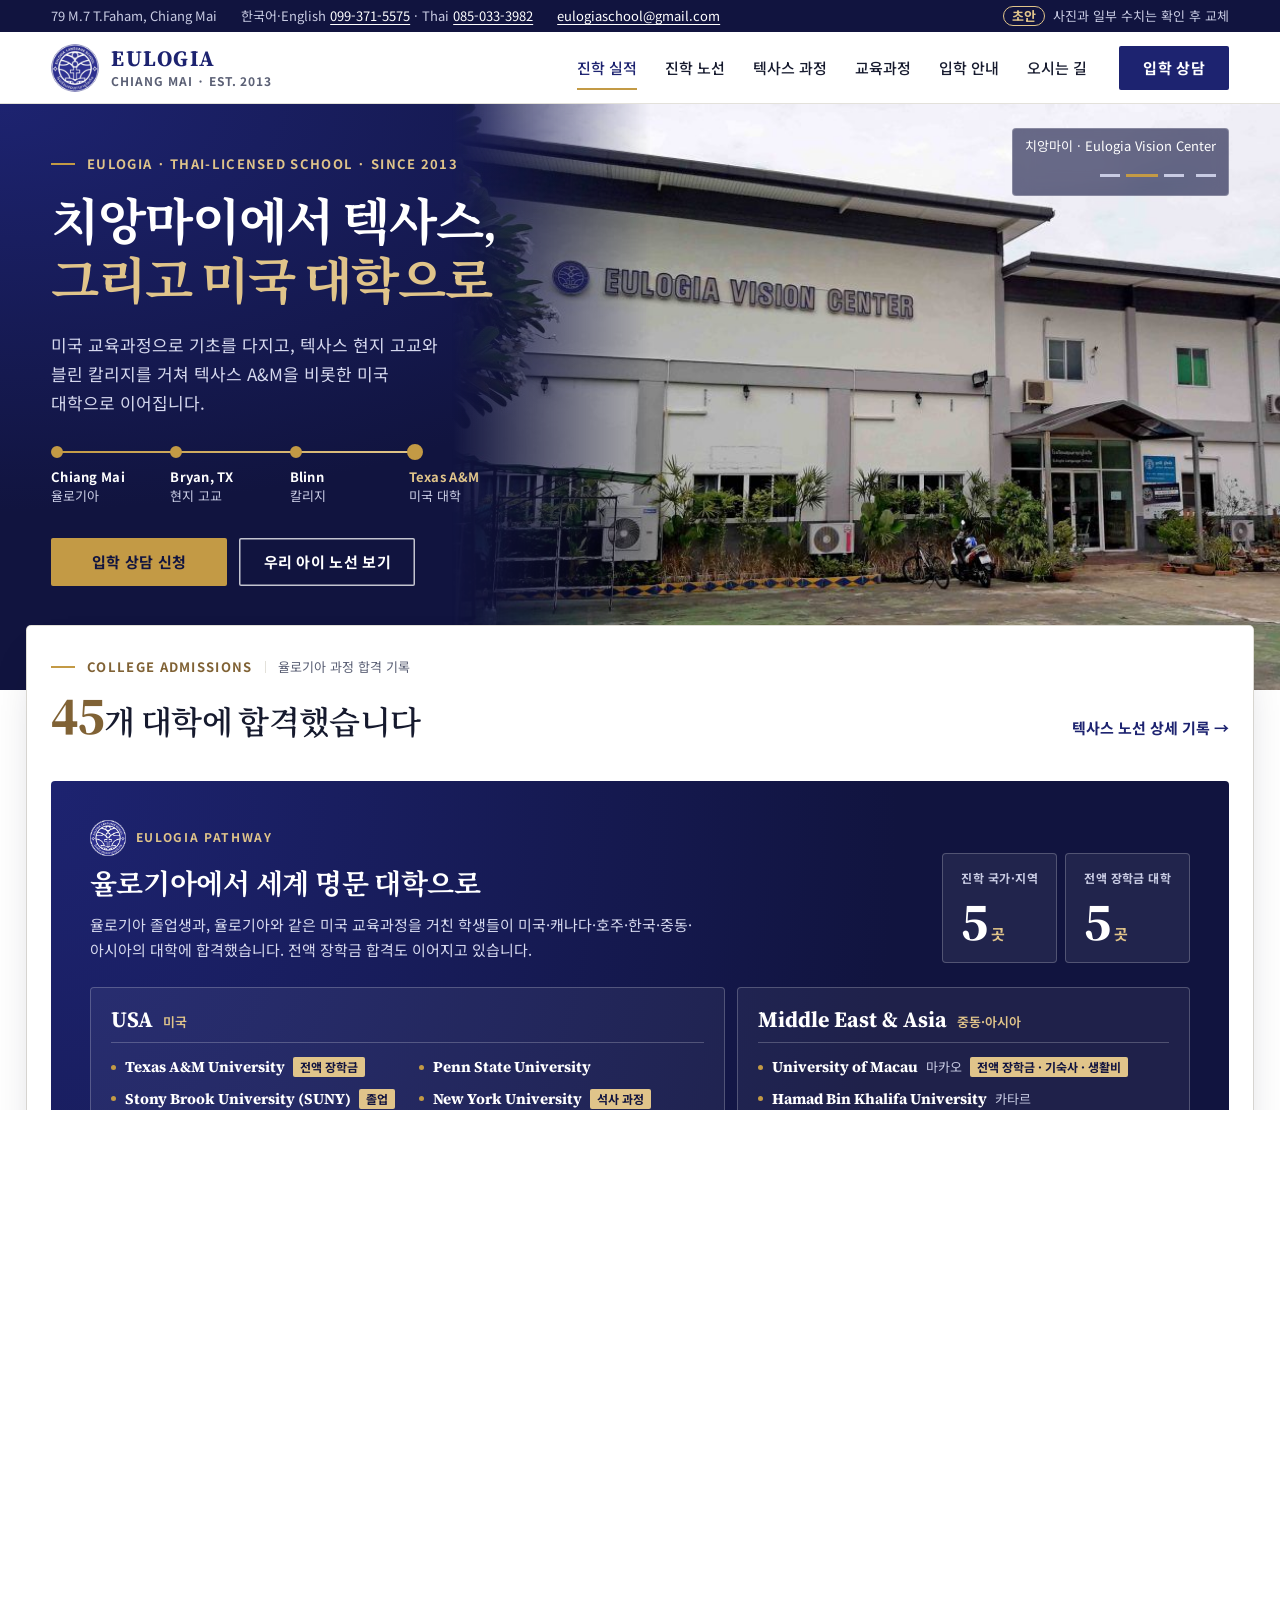
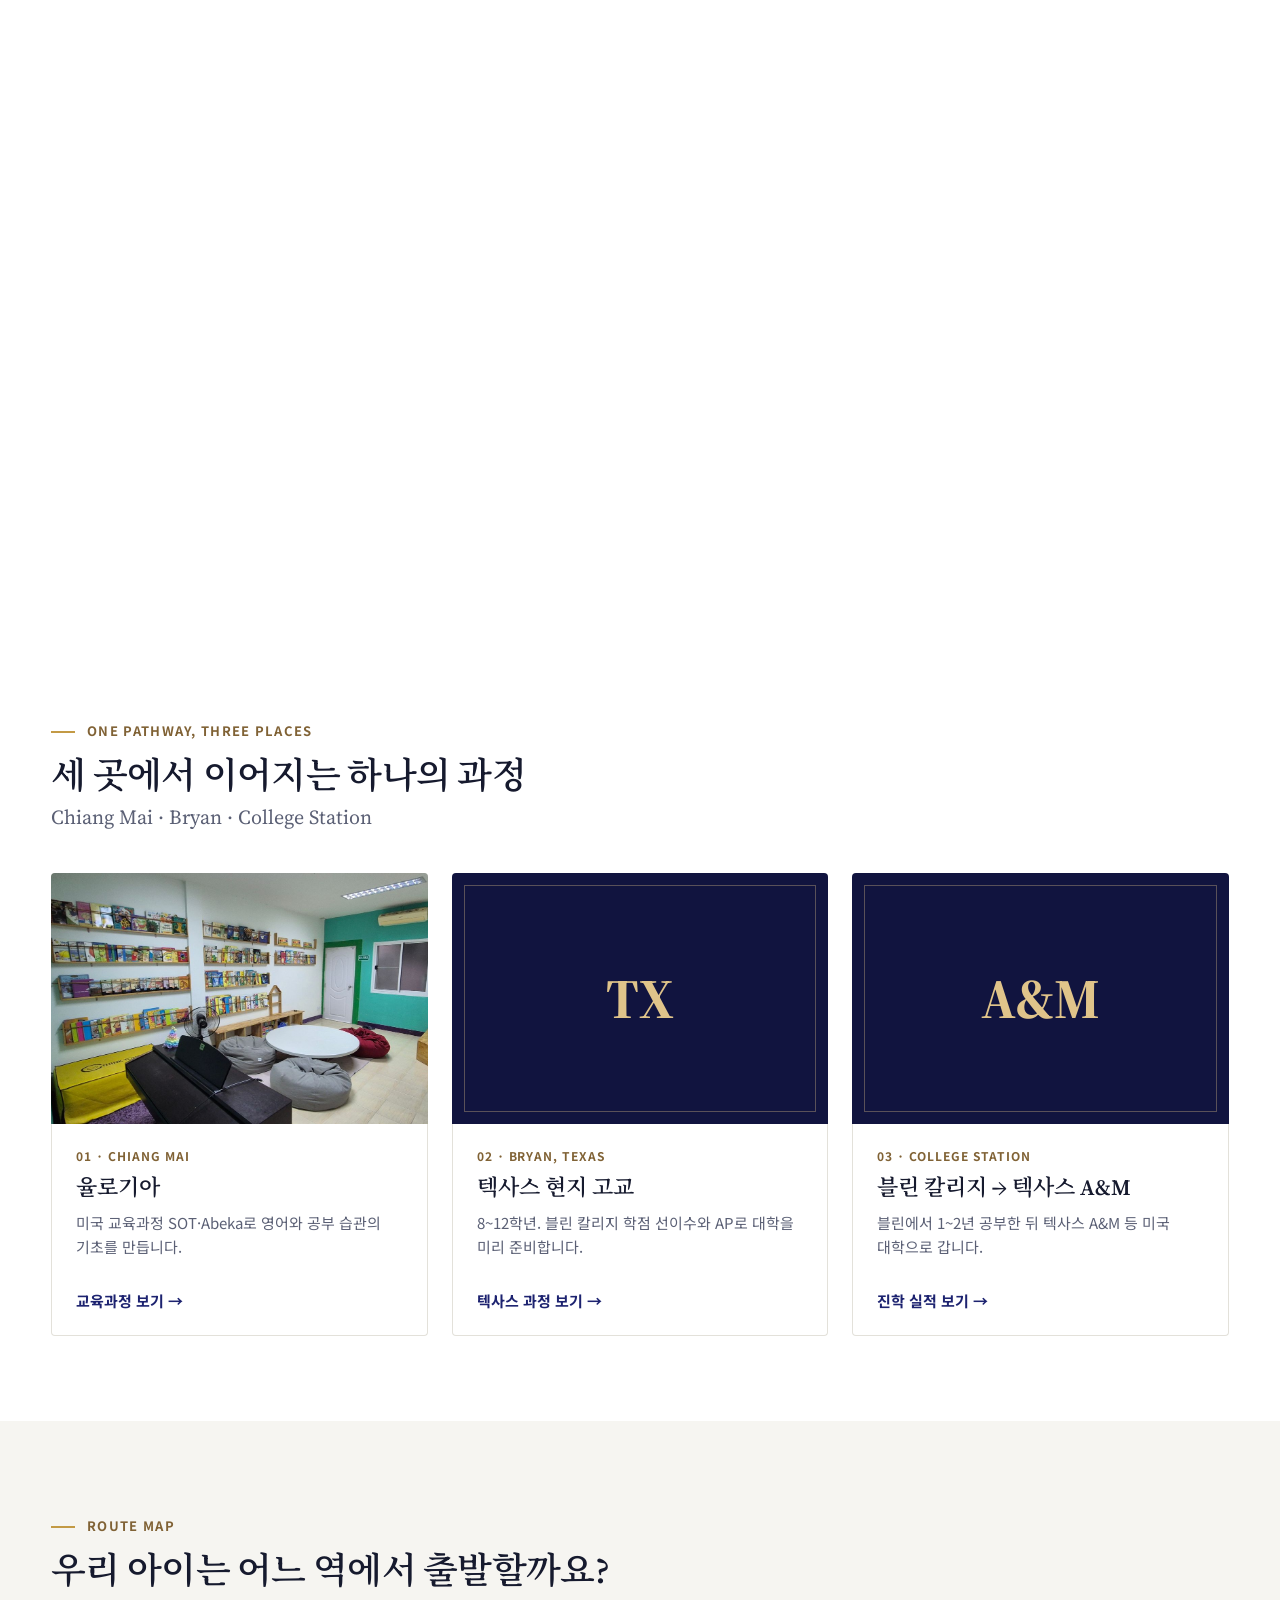
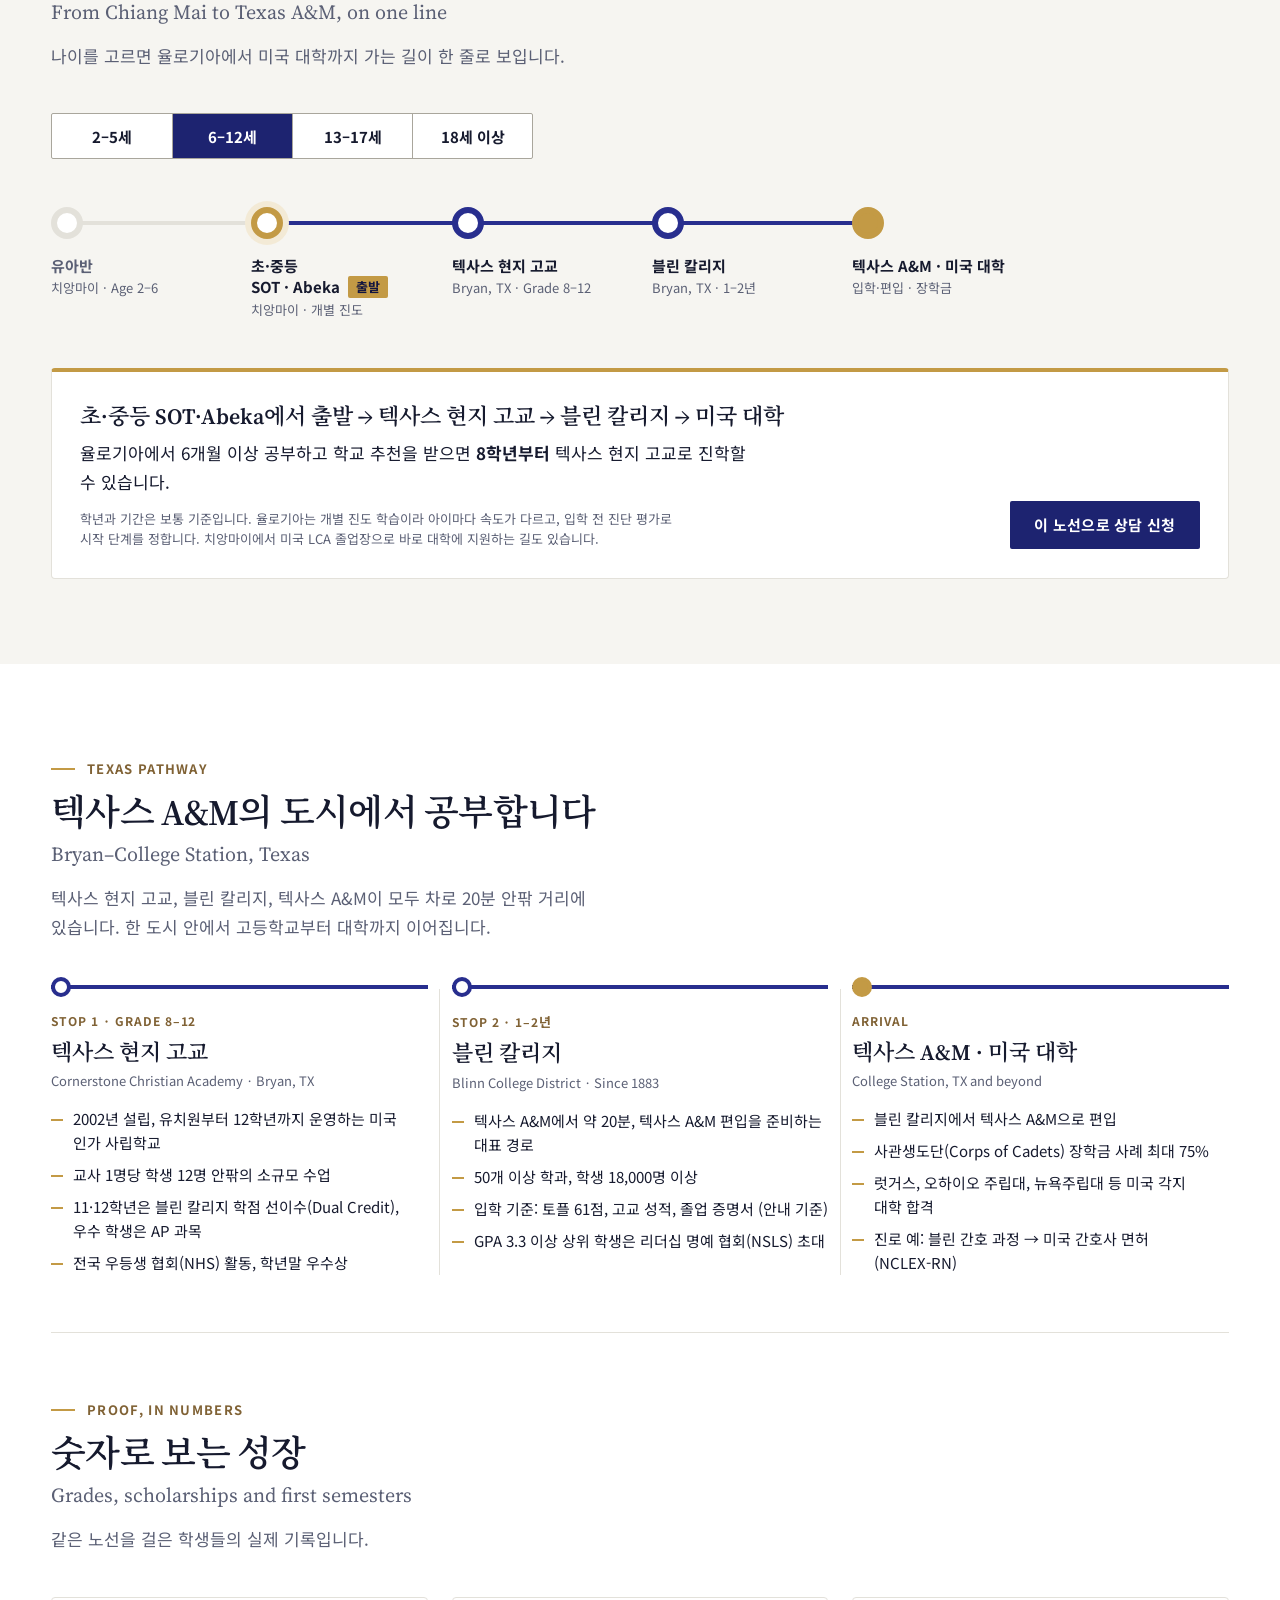
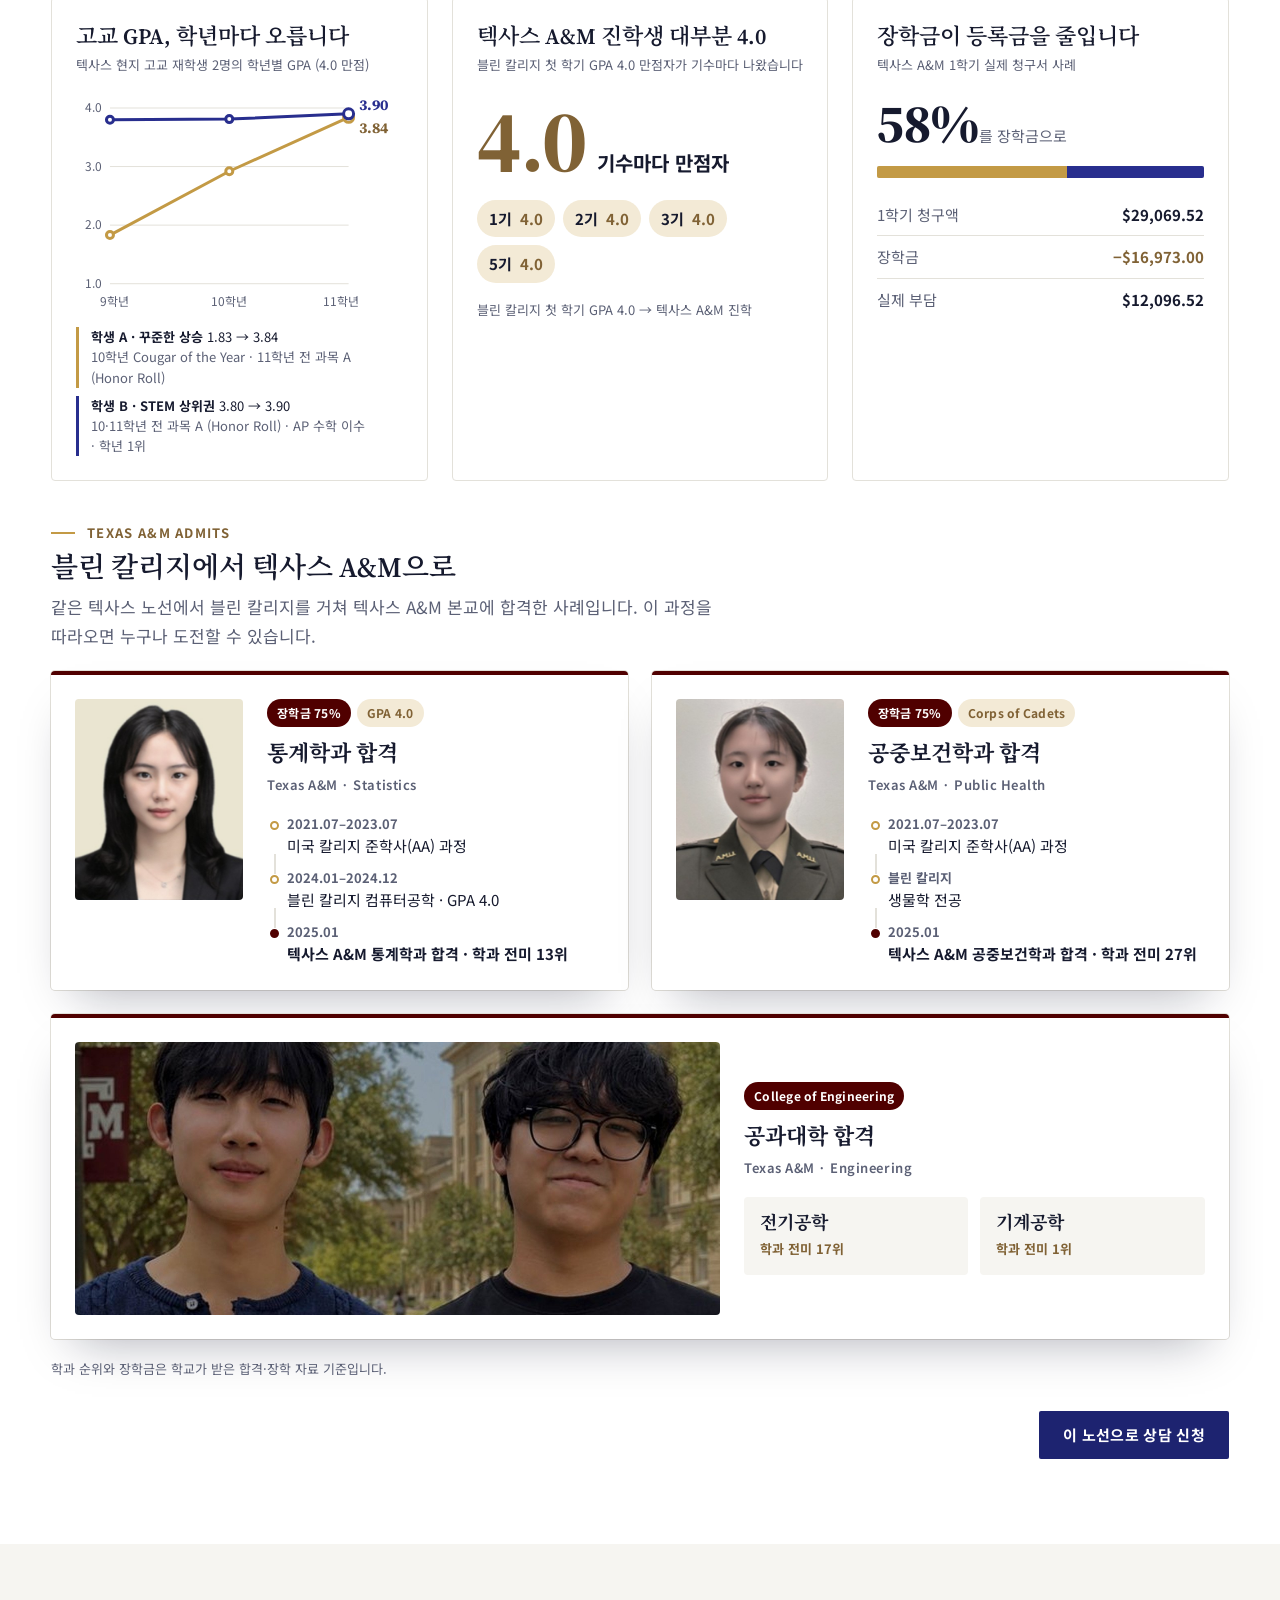
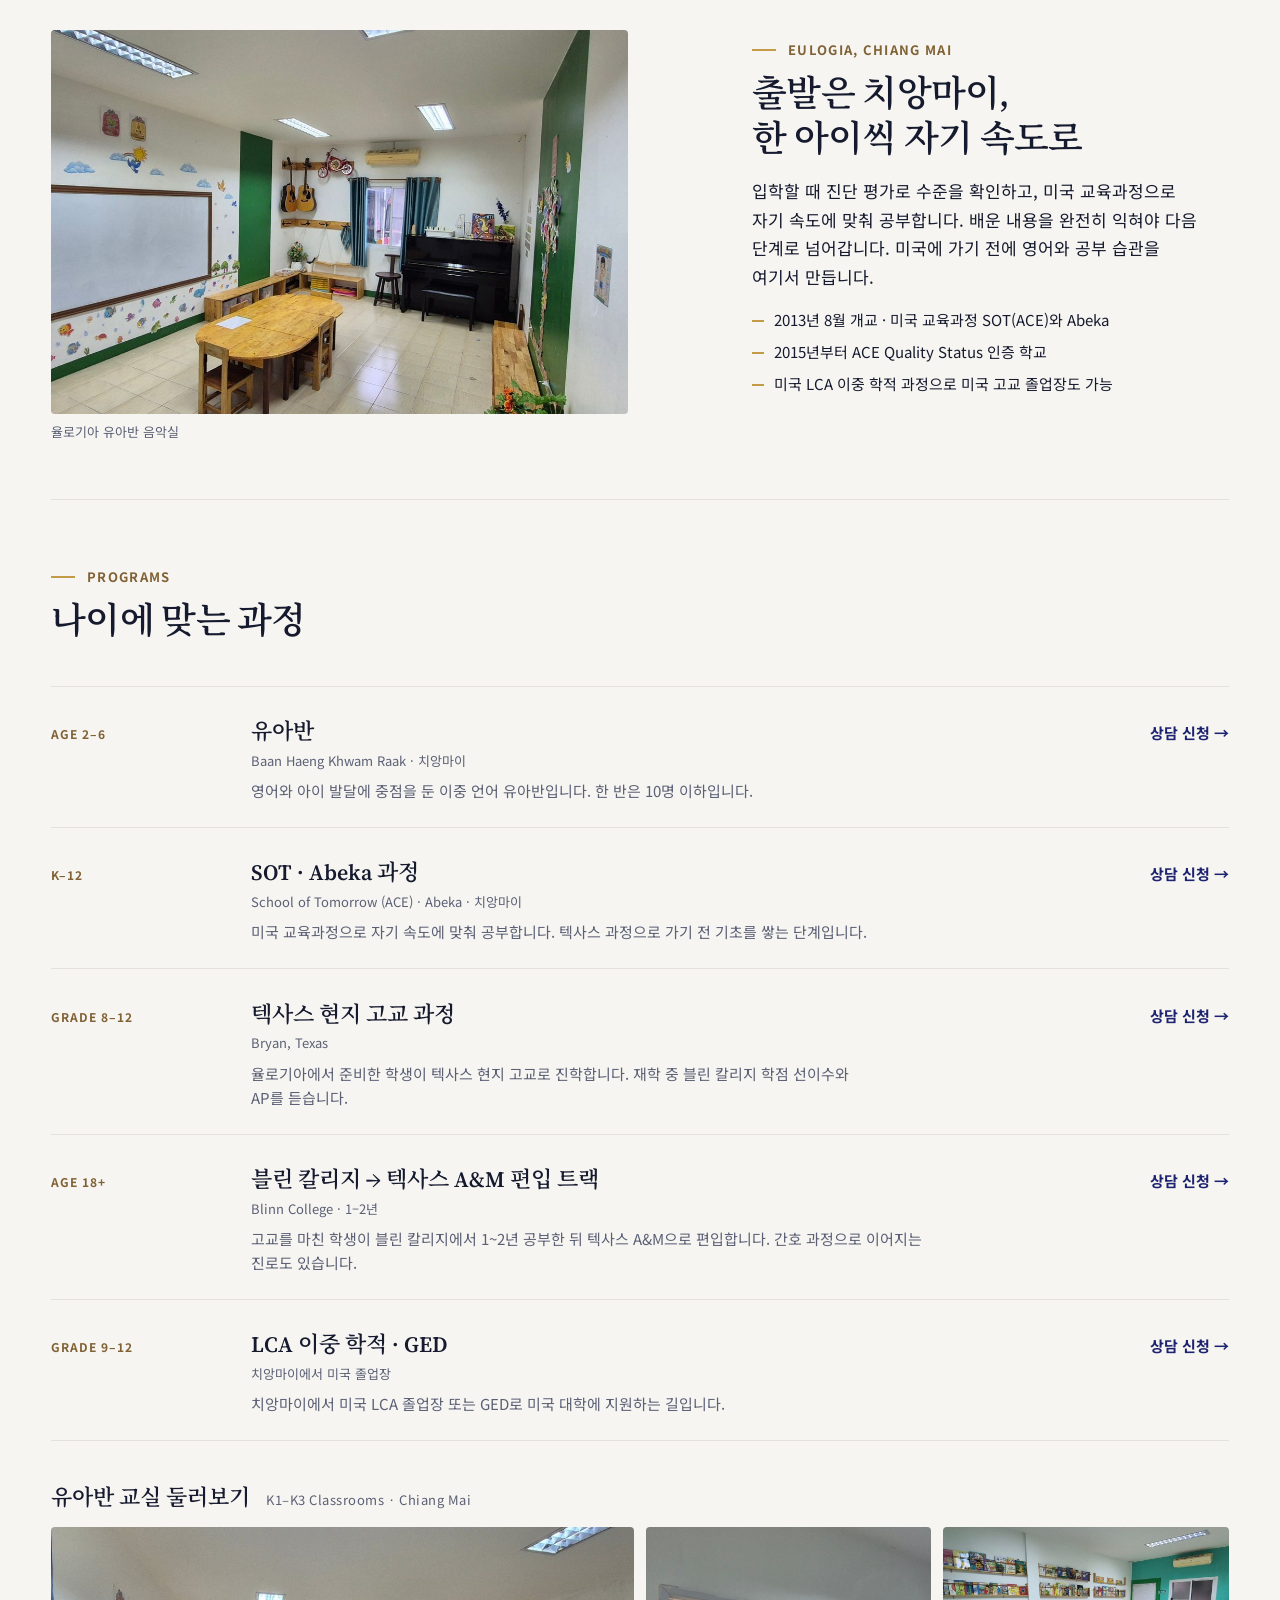
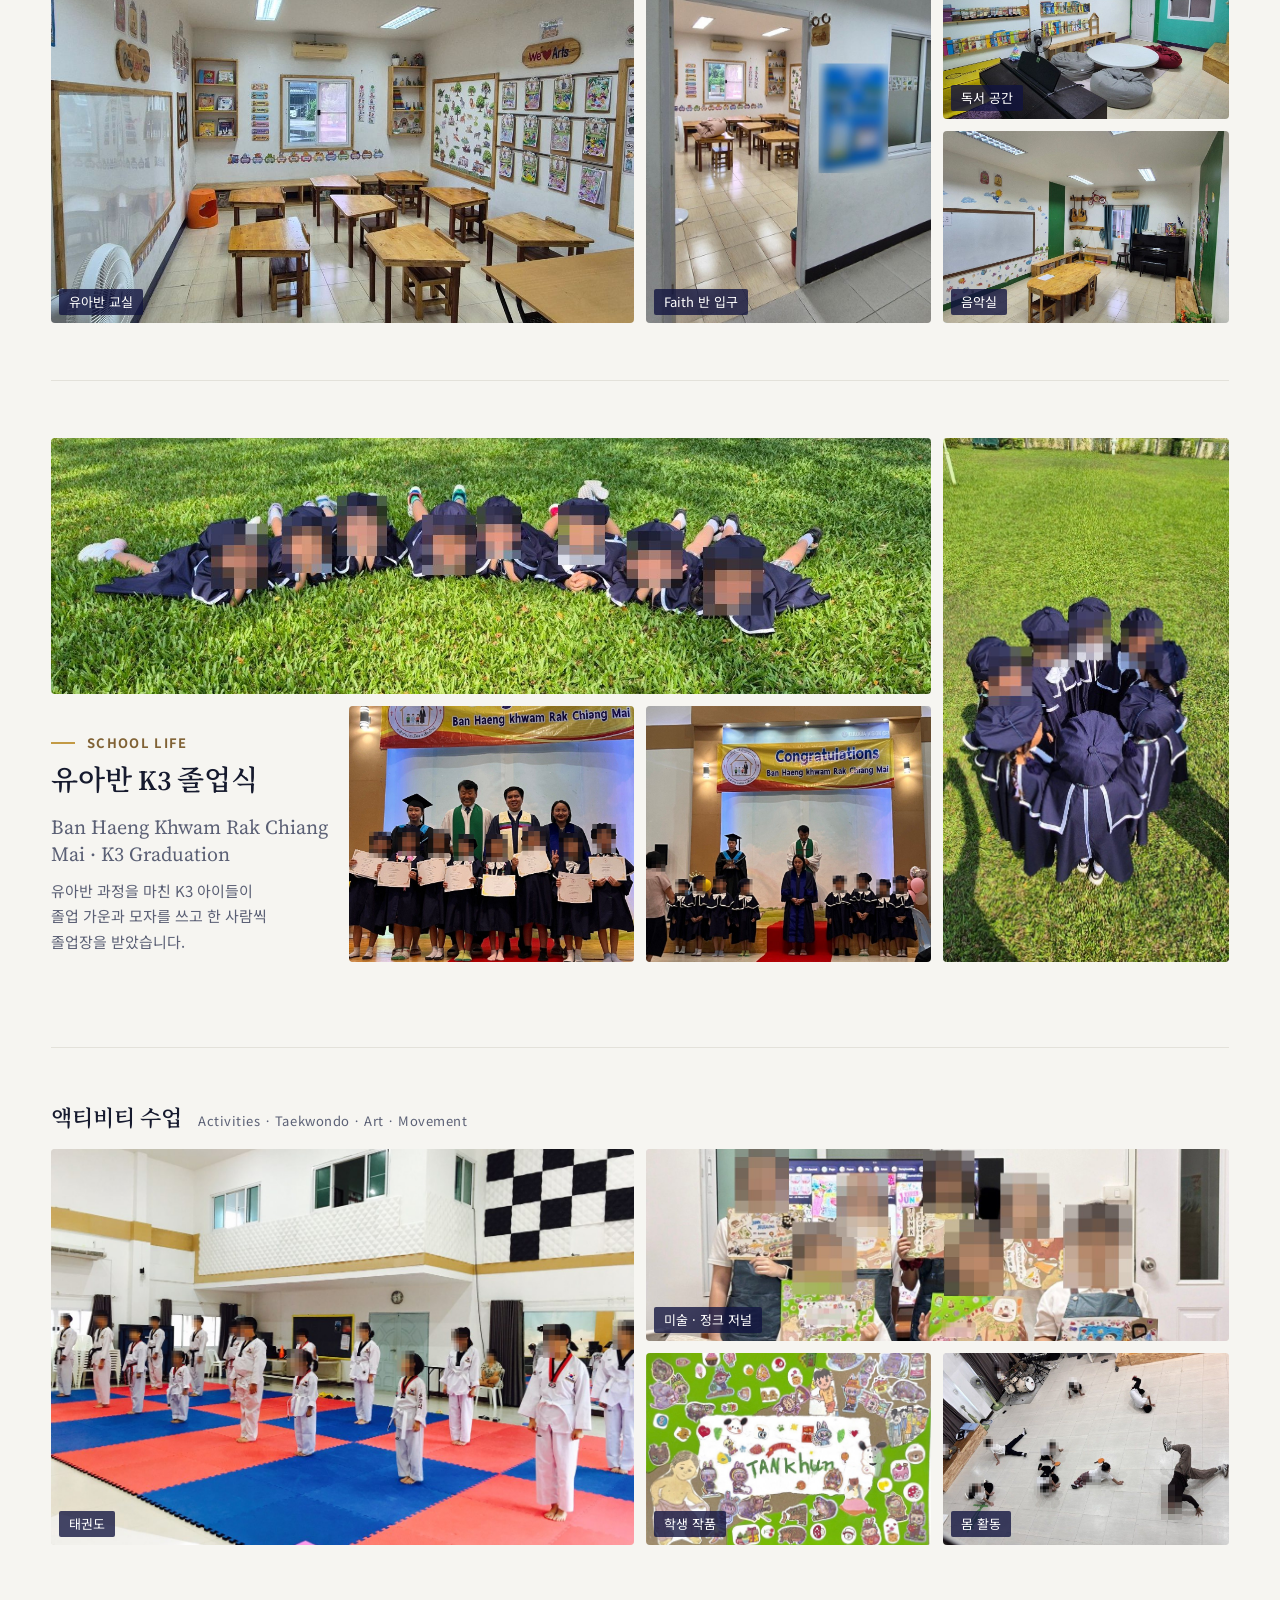
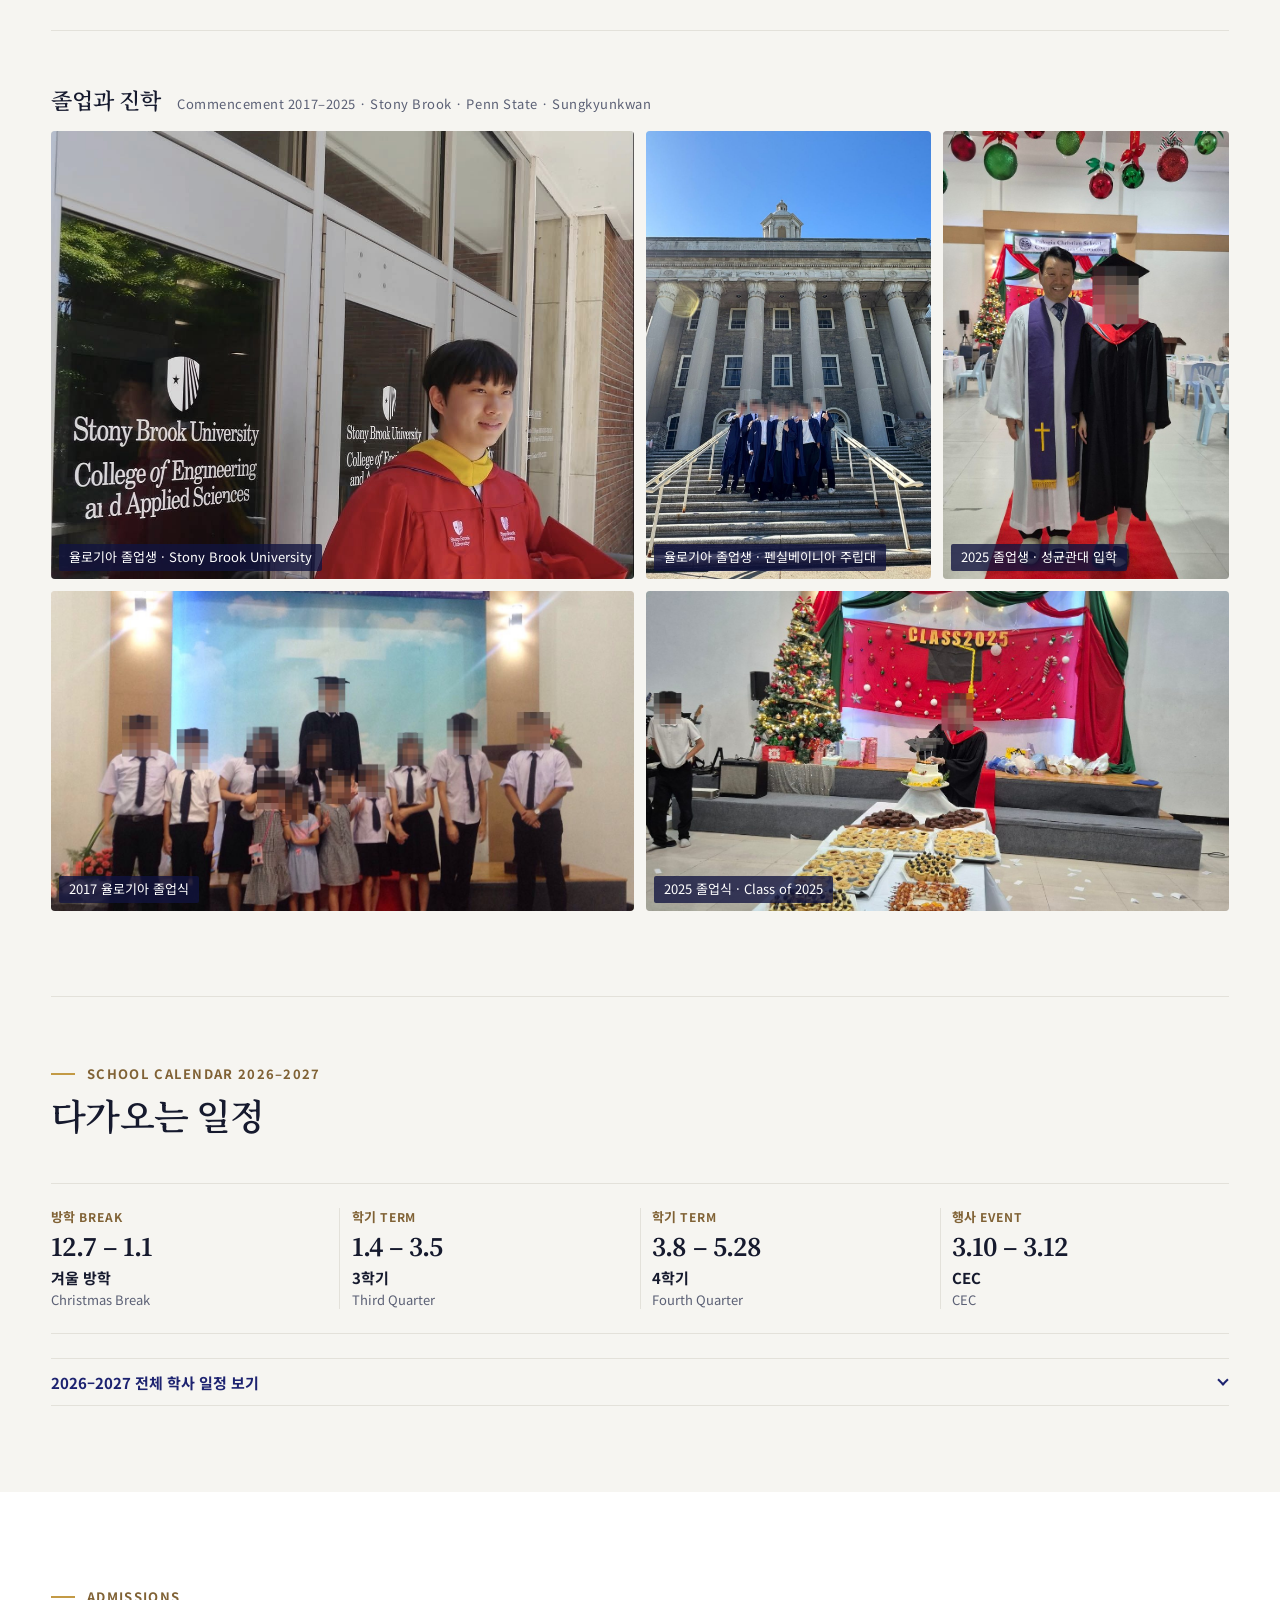
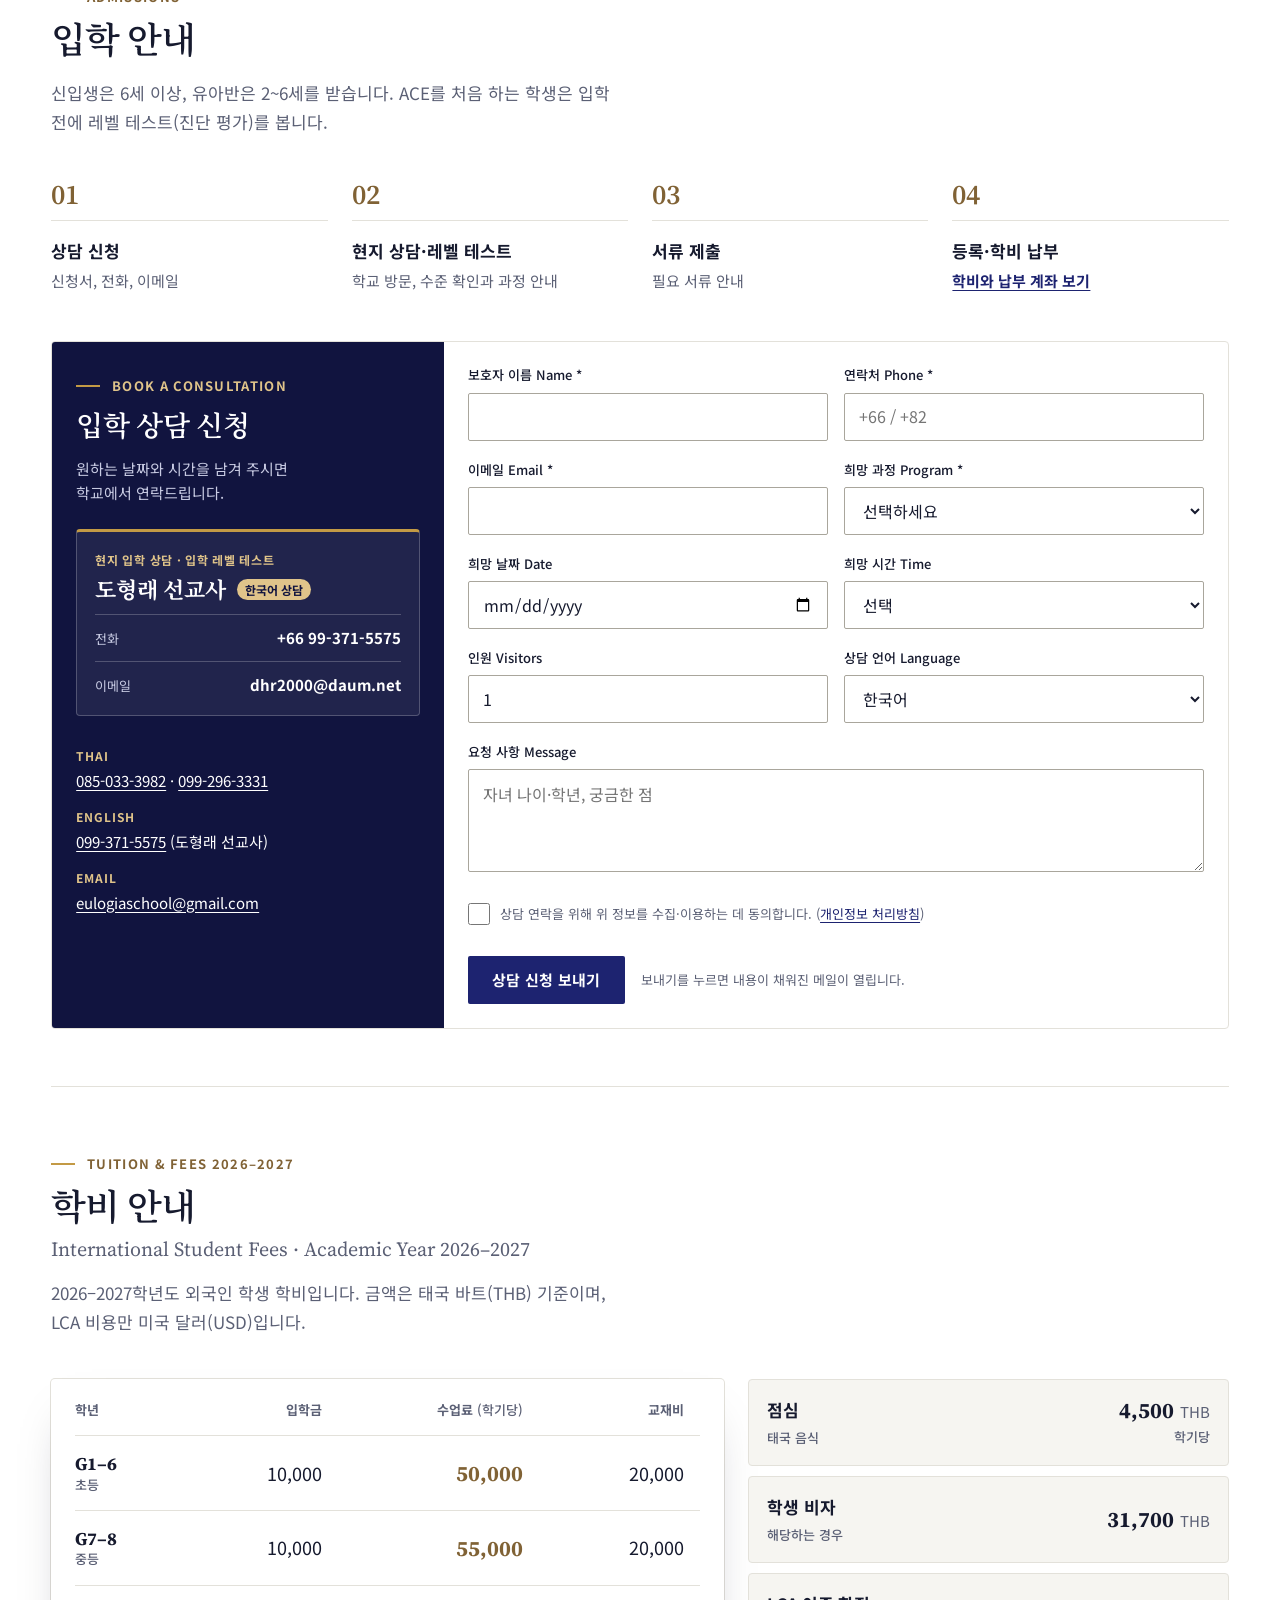
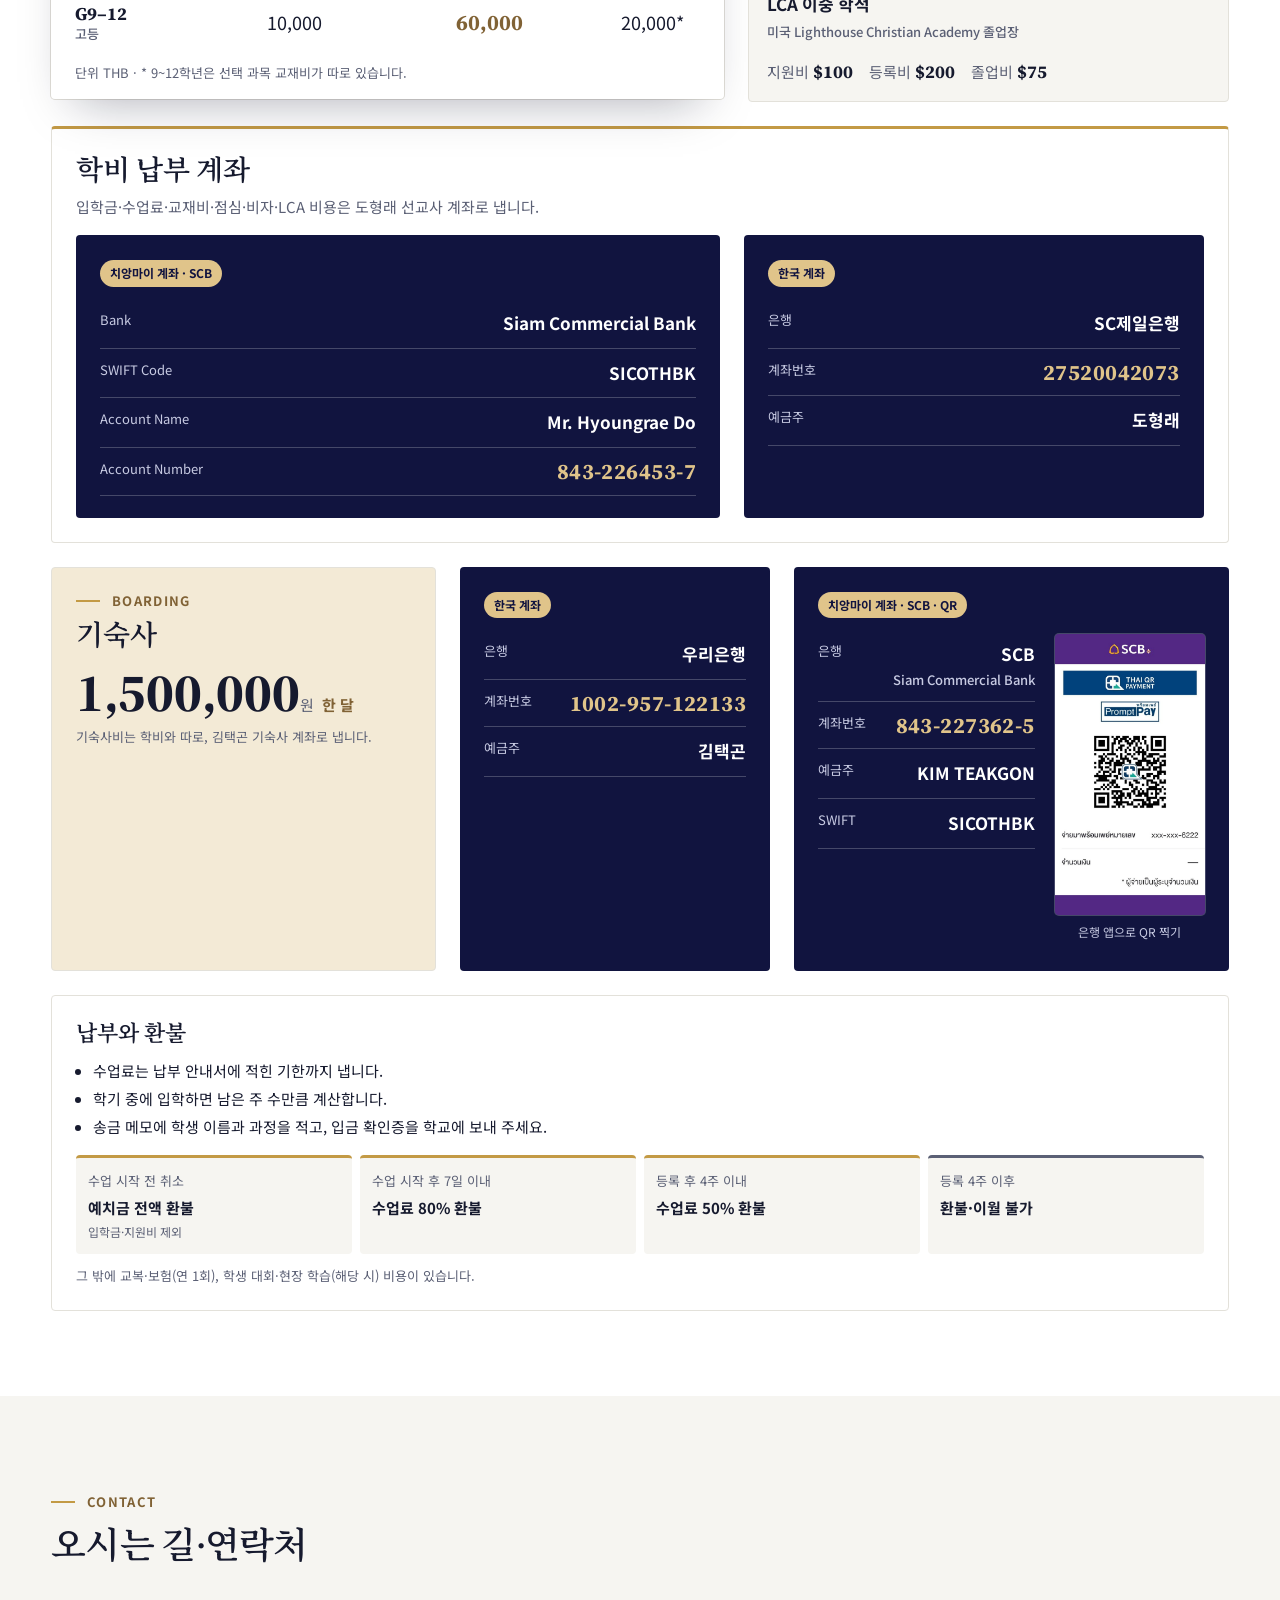
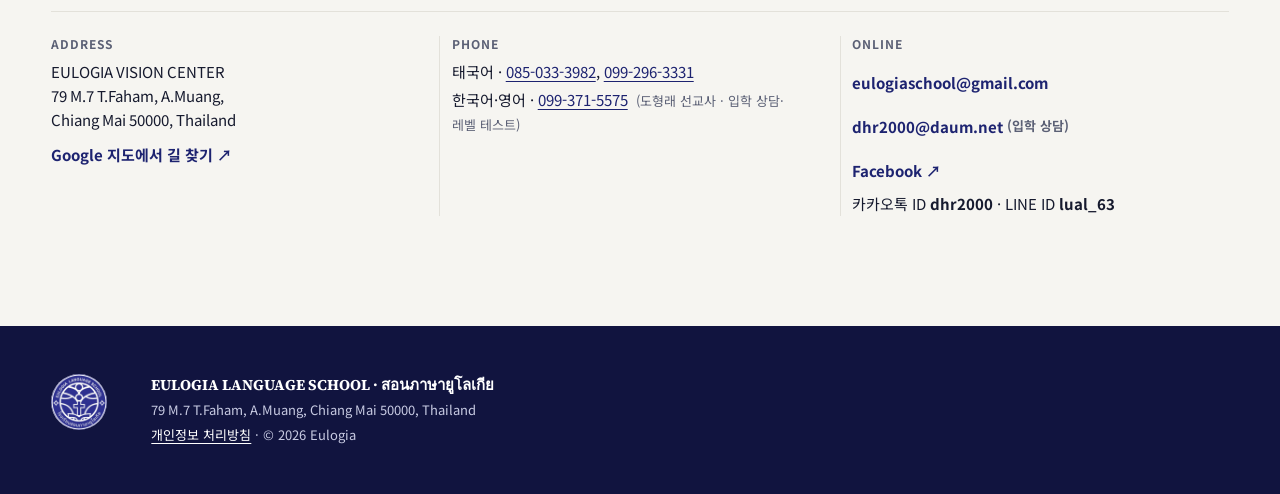
==== commit 090db9bc: "학비 표 바로 아래에 도형래 선교사 학비 계좌(치앙마이 SCB·한국 SC제일), QR은 김택곤 기숙사 SCB 계좌로 이동, 납부와 환불은 맨 아래 Co-Authored-By: Cl" ====
--- a/index.html
+++ b/index.html
@@ -25,7 +25,7 @@
 <link rel="preconnect" href="https://fonts.gstatic.com" crossorigin>
 <link rel="stylesheet" href="https://fonts.googleapis.com/css2?family=Noto+Sans+KR:wght@400..700&family=Noto+Serif+KR:wght@600..700&family=Source+Serif+4:opsz,wght@36,400..700&display=swap">
 <link rel="preload" as="image" href="assets/img/k-classroom.jpg">
-<link rel="stylesheet" href="assets/css/style.css?v=20261113e">
+<link rel="stylesheet" href="assets/css/style.css?v=20261113f">
 </head>
 <body>
 <a class="skip" href="#main">본문으로 건너뛰기</a>
@@ -618,12 +618,36 @@
         </ul>
       </div>
 
+      <div class="tuition-pay" aria-labelledby="tu-title">
+        <h3 id="tu-title">학비 납부 계좌</h3>
+        <p class="tu-sub">입학금·수업료·교재비·점심·비자·LCA 비용은 도형래 선교사 계좌로 냅니다.</p>
+        <div class="tu-accts">
+          <div class="acct-card">
+            <p class="acct-tag">치앙마이 계좌 · SCB</p>
+            <dl class="pay-en" lang="en">
+              <div><dt>Bank</dt><dd>Siam Commercial Bank</dd></div>
+              <div><dt>SWIFT Code</dt><dd>SICOTHBK</dd></div>
+              <div><dt>Account Name</dt><dd>Mr. Hyoungrae Do</dd></div>
+              <div><dt>Account Number</dt><dd class="acct">843-226453-7</dd></div>
+            </dl>
+          </div>
+          <div class="acct-card">
+            <p class="acct-tag">한국 계좌</p>
+            <dl>
+              <div><dt>은행</dt><dd>SC제일은행</dd></div>
+              <div><dt>계좌번호</dt><dd class="acct">27520042073</dd></div>
+              <div><dt>예금주</dt><dd>도형래</dd></div>
+            </dl>
+          </div>
+        </div>
+      </div>
+
       <div class="dorm" aria-labelledby="dorm-title">
         <div class="dorm-head">
           <p class="kicker" lang="en">Boarding</p>
           <h3 id="dorm-title">기숙사</h3>
           <p class="dorm-fee"><b>1,500,000</b>원 <span>한 달</span></p>
-          <p class="fine">기숙사비는 학비와 따로, 아래 기숙사 계좌로 냅니다.</p>
+          <p class="fine">기숙사비는 학비와 따로, 김택곤 기숙사 계좌로 냅니다.</p>
         </div>
         <div class="dorm-accts">
           <div class="acct-card">
@@ -635,54 +659,34 @@
             </dl>
           </div>
           <div class="acct-card acct-th">
-            <p class="acct-tag">치앙마이 계좌 · SCB</p>
-            <dl>
-              <div><dt>은행</dt><dd lang="en">SCB <small>Siam Commercial Bank</small></dd></div>
-              <div><dt>계좌번호</dt><dd class="acct">843-227362-5</dd></div>
-              <div><dt>예금주</dt><dd lang="en">KIM TEAKGON</dd></div>
-              <div><dt>SWIFT</dt><dd lang="en">SICOTHBK</dd></div>
-            </dl>
+            <p class="acct-tag">치앙마이 계좌 · SCB · QR</p>
+            <div class="bank-row">
+              <dl>
+                <div><dt>은행</dt><dd lang="en">SCB <small>Siam Commercial Bank</small></dd></div>
+                <div><dt>계좌번호</dt><dd class="acct">843-227362-5</dd></div>
+                <div><dt>예금주</dt><dd lang="en">KIM TEAKGON</dd></div>
+                <div><dt>SWIFT</dt><dd lang="en">SICOTHBK</dd></div>
+              </dl>
+              <figure class="qr"><img src="assets/img/promptpay-qr.jpg" alt="기숙사비 납부용 SCB Thai QR Payment · PromptPay QR 코드" width="534" height="1000" loading="lazy" decoding="async"><figcaption>은행 앱으로 QR 찍기</figcaption></figure>
+            </div>
           </div>
         </div>
       </div>
 
-      <div class="fee-info">
-        <div class="fee-card">
-          <h3>납부와 환불</h3>
-          <ul class="fee-rules">
-            <li>수업료는 납부 안내서에 적힌 기한까지 냅니다.</li>
-            <li>학기 중에 입학하면 남은 주 수만큼 계산합니다.</li>
-          </ul>
-          <ol class="refund" aria-label="환불 기준">
-            <li><span>수업 시작 전 취소</span><b>예치금 전액 환불</b><small>입학금·지원비 제외</small></li>
-            <li><span>수업 시작 후 7일 이내</span><b>수업료 80% 환불</b></li>
-            <li><span>등록 후 4주 이내</span><b>수업료 50% 환불</b></li>
-            <li><span>등록 4주 이후</span><b>환불·이월 불가</b></li>
-          </ol>
-          <p class="fine">그 밖에 교복·보험(연 1회), 학생 대회·현장 학습(해당 시) 비용이 있습니다.</p>
-        </div>
-        <div class="fee-card fee-bank">
-          <h3>학비 납부 계좌 · QR</h3>
-          <p class="acct-tag">치앙마이 계좌 · SCB</p>
-          <div class="bank-row tuition-row">
-          <dl class="pay-en" lang="en">
-            <div><dt>Bank</dt><dd>Siam Commercial Bank</dd></div>
-            <div><dt>SWIFT Code</dt><dd>SICOTHBK</dd></div>
-            <div><dt>Account Name</dt><dd>Mr. Hyoungrae Do</dd></div>
-            <div><dt>Account Number</dt><dd class="acct">843-226453-7</dd></div>
-          </dl>
-          <figure class="qr"><img src="assets/img/promptpay-qr.jpg" alt="학비 납부용 SCB Thai QR Payment · PromptPay QR 코드" width="534" height="1000" loading="lazy" decoding="async"><figcaption>은행 앱으로 QR 찍기</figcaption></figure>
-          </div>
-          <div class="kr-acct">
-            <p class="acct-tag">한국 계좌</p>
-            <dl>
-              <div><dt>은행</dt><dd>SC제일은행</dd></div>
-              <div><dt>계좌번호</dt><dd class="acct">27520042073</dd></div>
-              <div><dt>예금주</dt><dd>도형래</dd></div>
-            </dl>
-          </div>
-          <p class="fine">입학금·수업료·교재비·점심·비자·LCA 비용을 이 계좌나 QR로 냅니다. 금액은 보내는 분이 입력합니다. 기숙사비는 위 기숙사 계좌로 따로 보내 주세요. 송금 메모에 학생 이름과 과정을 적고, 입금 확인증을 학교에 보내 주세요.</p>
-        </div>
+      <div class="fee-card fee-refund">
+        <h3>납부와 환불</h3>
+        <ul class="fee-rules">
+          <li>수업료는 납부 안내서에 적힌 기한까지 냅니다.</li>
+          <li>학기 중에 입학하면 남은 주 수만큼 계산합니다.</li>
+          <li>송금 메모에 학생 이름과 과정을 적고, 입금 확인증을 학교에 보내 주세요.</li>
+        </ul>
+        <ol class="refund" aria-label="환불 기준">
+          <li><span>수업 시작 전 취소</span><b>예치금 전액 환불</b><small>입학금·지원비 제외</small></li>
+          <li><span>수업 시작 후 7일 이내</span><b>수업료 80% 환불</b></li>
+          <li><span>등록 후 4주 이내</span><b>수업료 50% 환불</b></li>
+          <li><span>등록 4주 이후</span><b>환불·이월 불가</b></li>
+        </ol>
+        <p class="fine">그 밖에 교복·보험(연 1회), 학생 대회·현장 학습(해당 시) 비용이 있습니다.</p>
       </div>
     </div>
   </section>
@@ -734,7 +738,7 @@
   <a href="https://www.google.com/maps/search/?api=1&amp;query=79+Moo+7+Fa+Ham+Mueang+Chiang+Mai+50000" target="_blank" rel="noopener">길 찾기</a>
 </nav>
 
-<script src="assets/js/data.js?v=20261113e"></script>
-<script src="assets/js/main.js?v=20261113e"></script>
+<script src="assets/js/data.js?v=20261113f"></script>
+<script src="assets/js/main.js?v=20261113f"></script>
 </body>
 </html>
--- a/assets/css/style.css
+++ b/assets/css/style.css
@@ -1190,3 +1190,13 @@
 .fee-bank .tuition-row dl { margin-top: 4px; }
 .kr-acct { margin-top: 18px; padding-top: 4px; border-top: 1px solid var(--on-color-line); }
 .kr-acct dl { margin: 8px 0 12px; }
+
+/* 학비 계좌: 학비 표 바로 아래 */
+.tuition-pay { margin-top: var(--g); padding: 24px; border-radius: var(--r-2); background: var(--surface); border: 1px solid var(--line); border-top: 3px solid var(--gold); }
+.tuition-pay h3 { font-size: var(--fs-h3); }
+.tu-sub { margin-top: 6px; font-size: var(--fs-small); color: var(--muted); }
+.tu-accts { margin-top: 16px; display: grid; grid-template-columns: minmax(0, 7fr) minmax(0, 5fr); gap: var(--g); }
+.fee-refund { margin-top: var(--g); }
+@media (max-width: 1023px) { .tu-accts { grid-template-columns: minmax(0, 1fr); } }
+@media (max-width: 599px) { .tuition-pay { padding: 20px 16px; } }
+@media (max-width: 479px) { .acct-th .qr { order: -1; } }
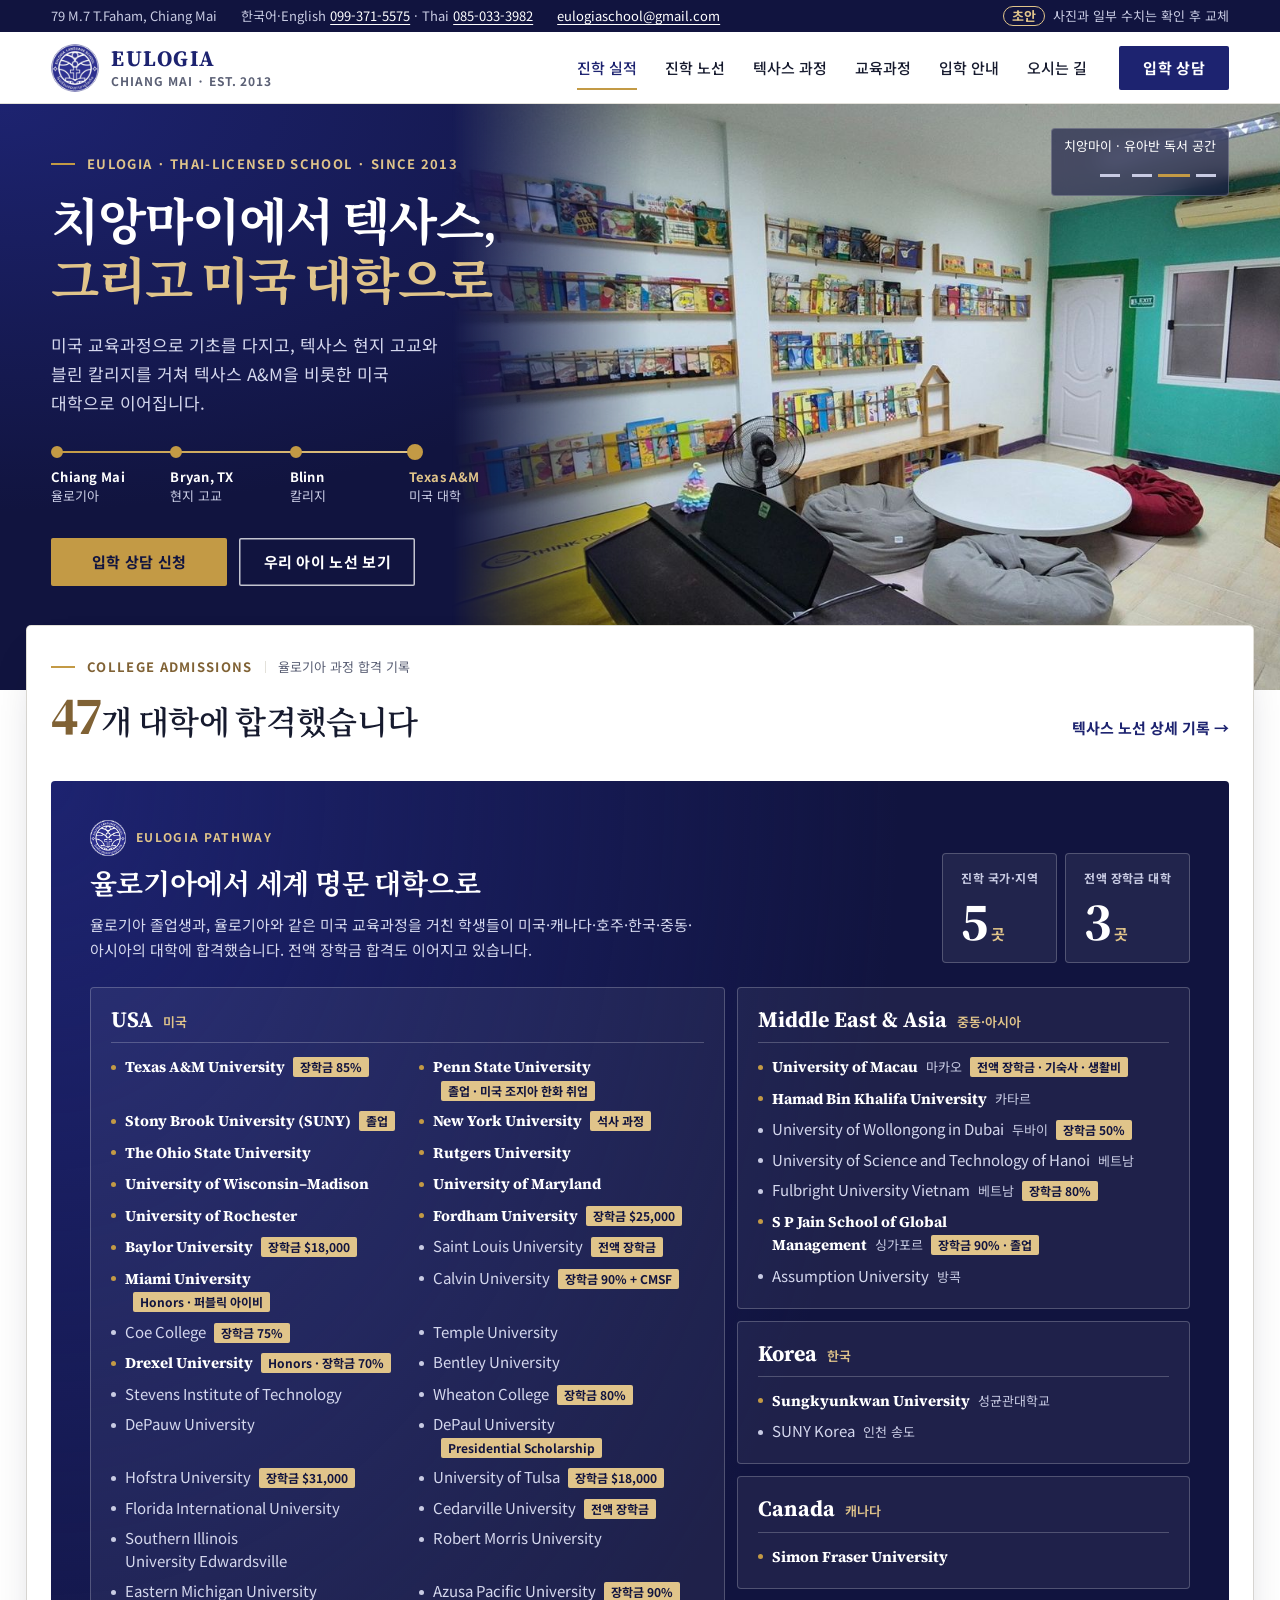
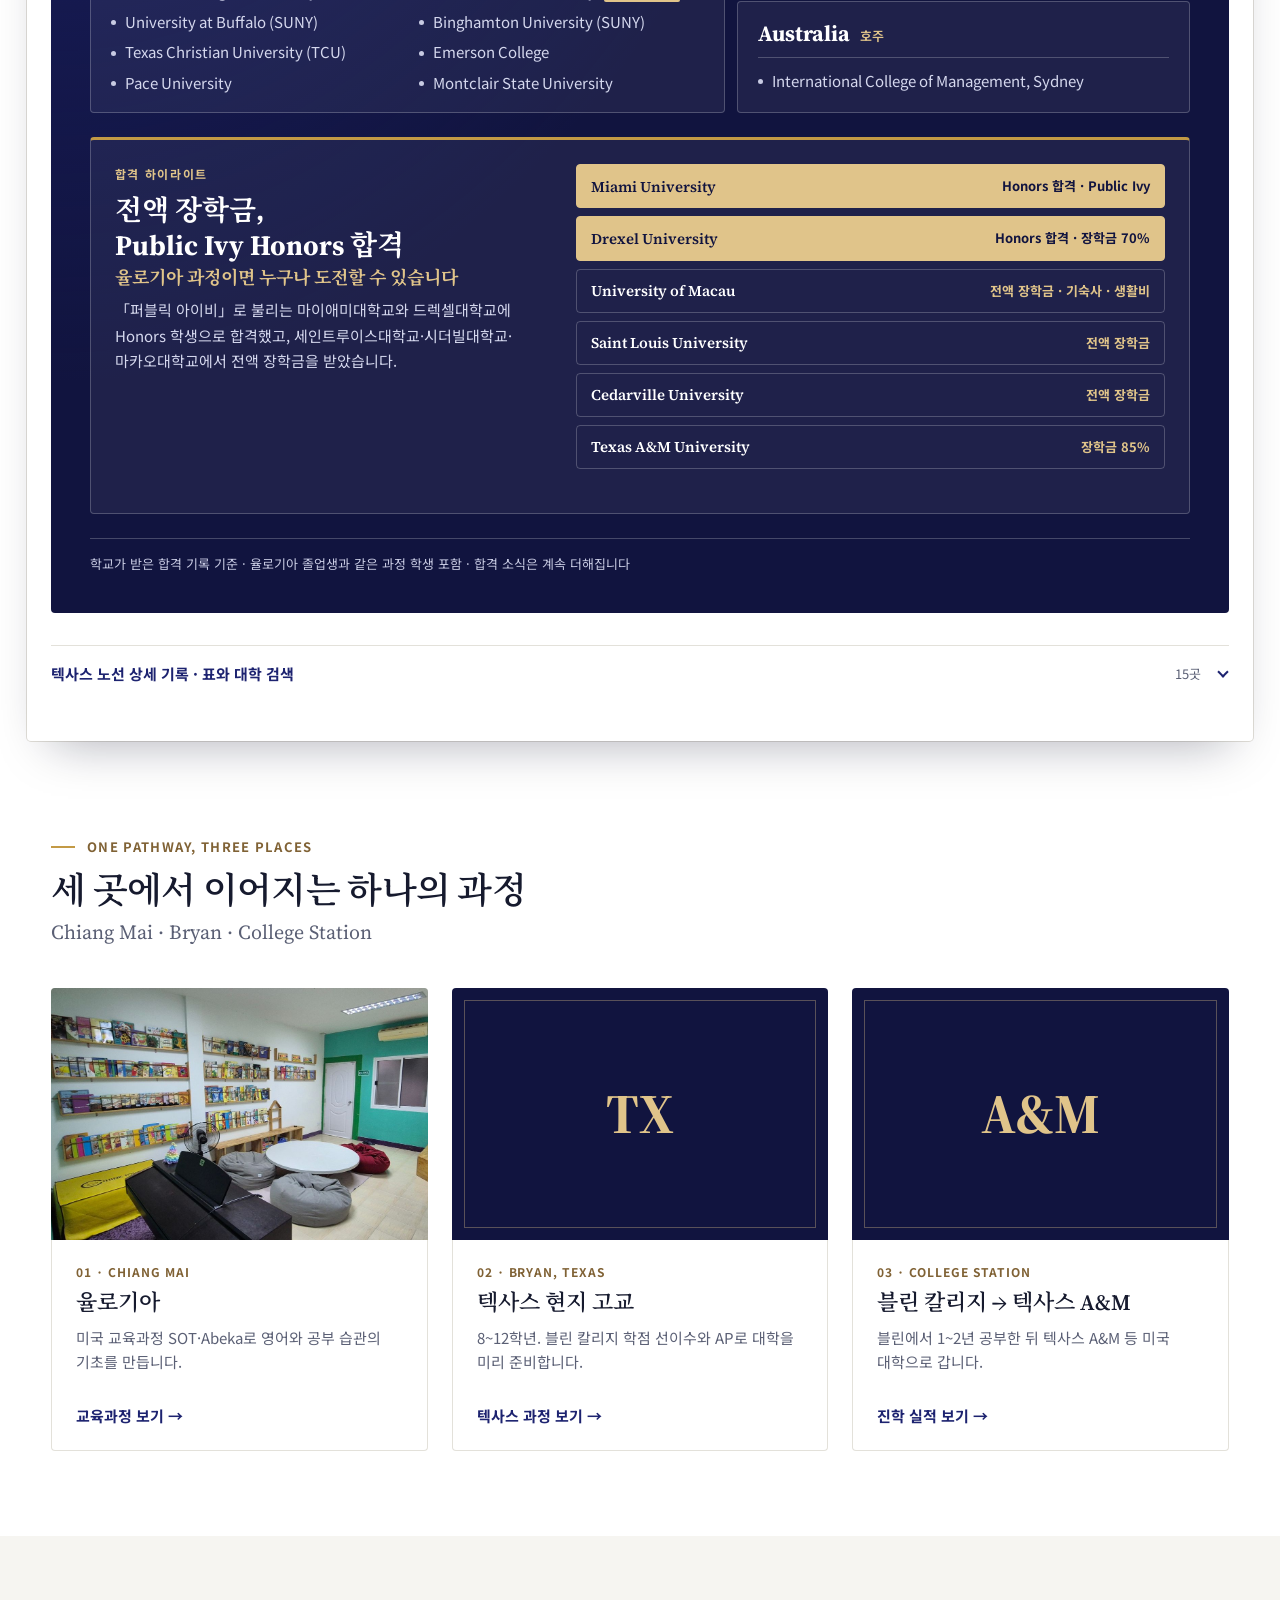
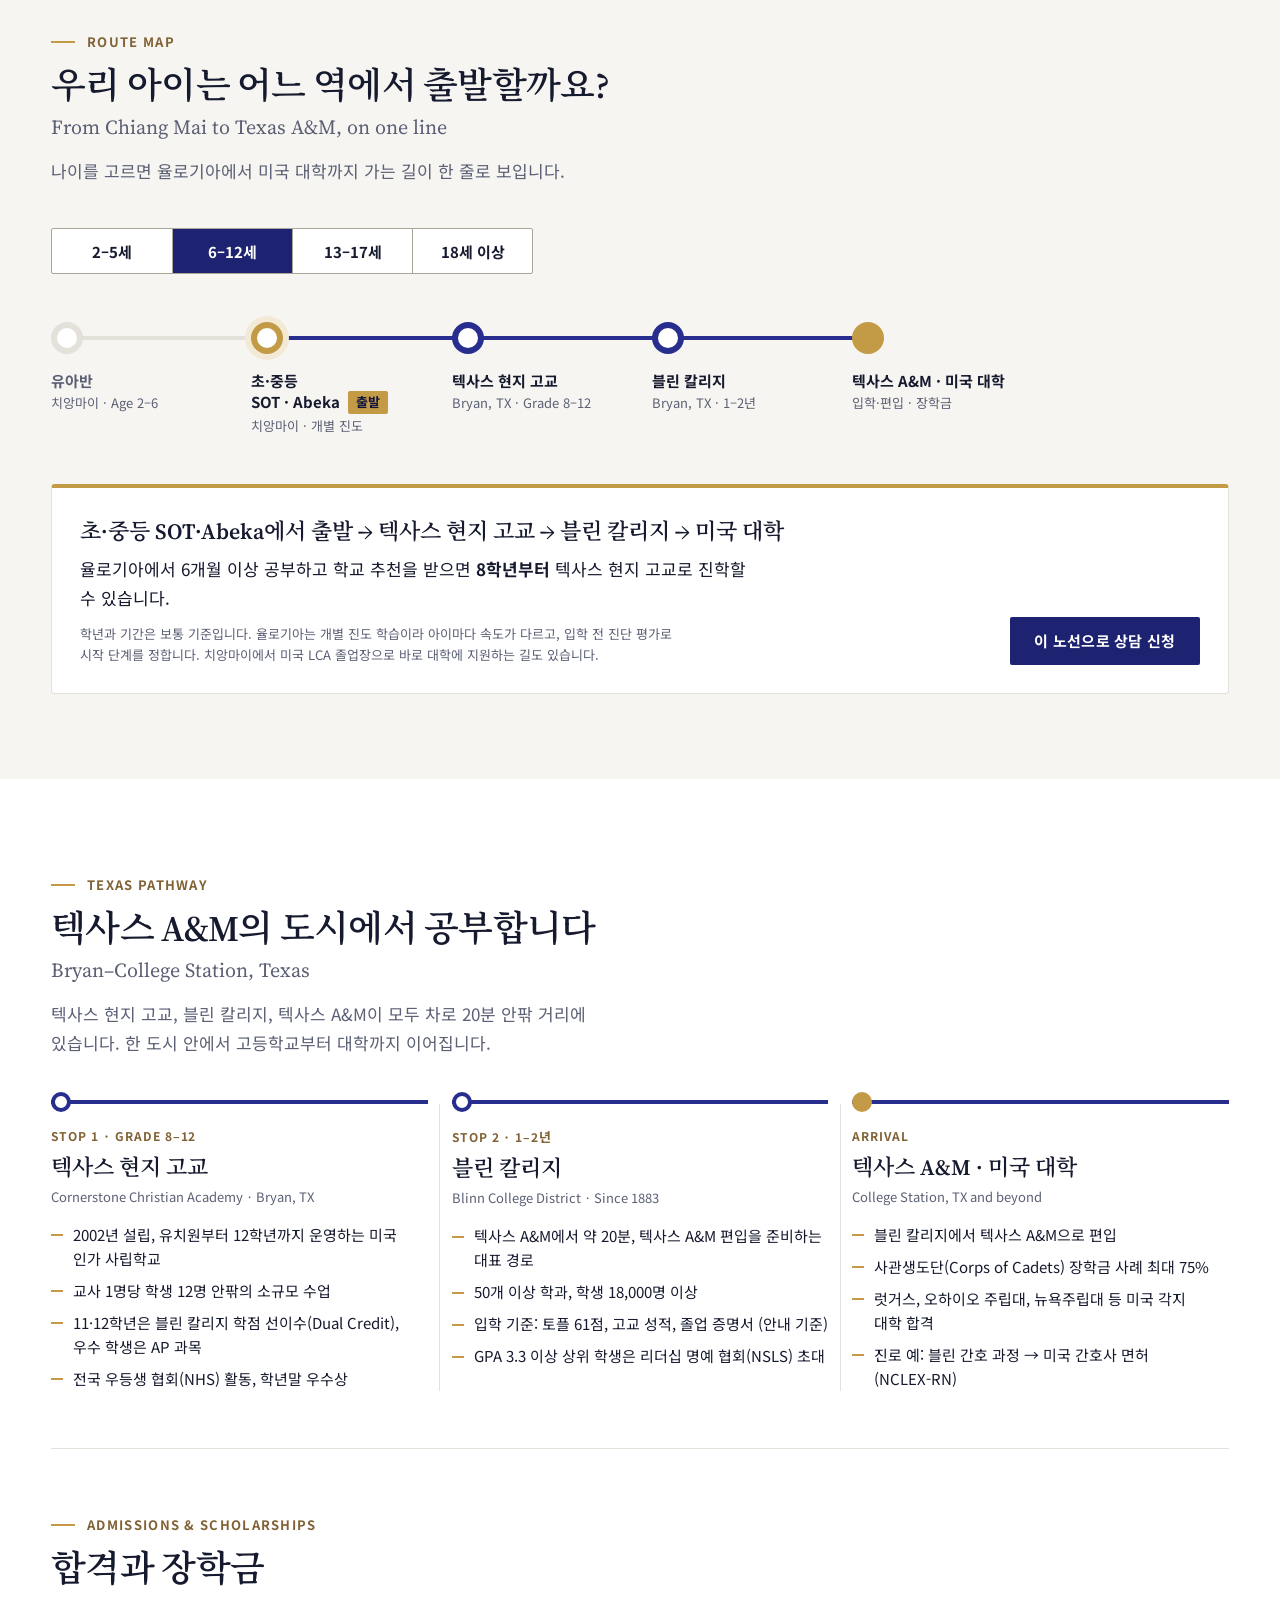
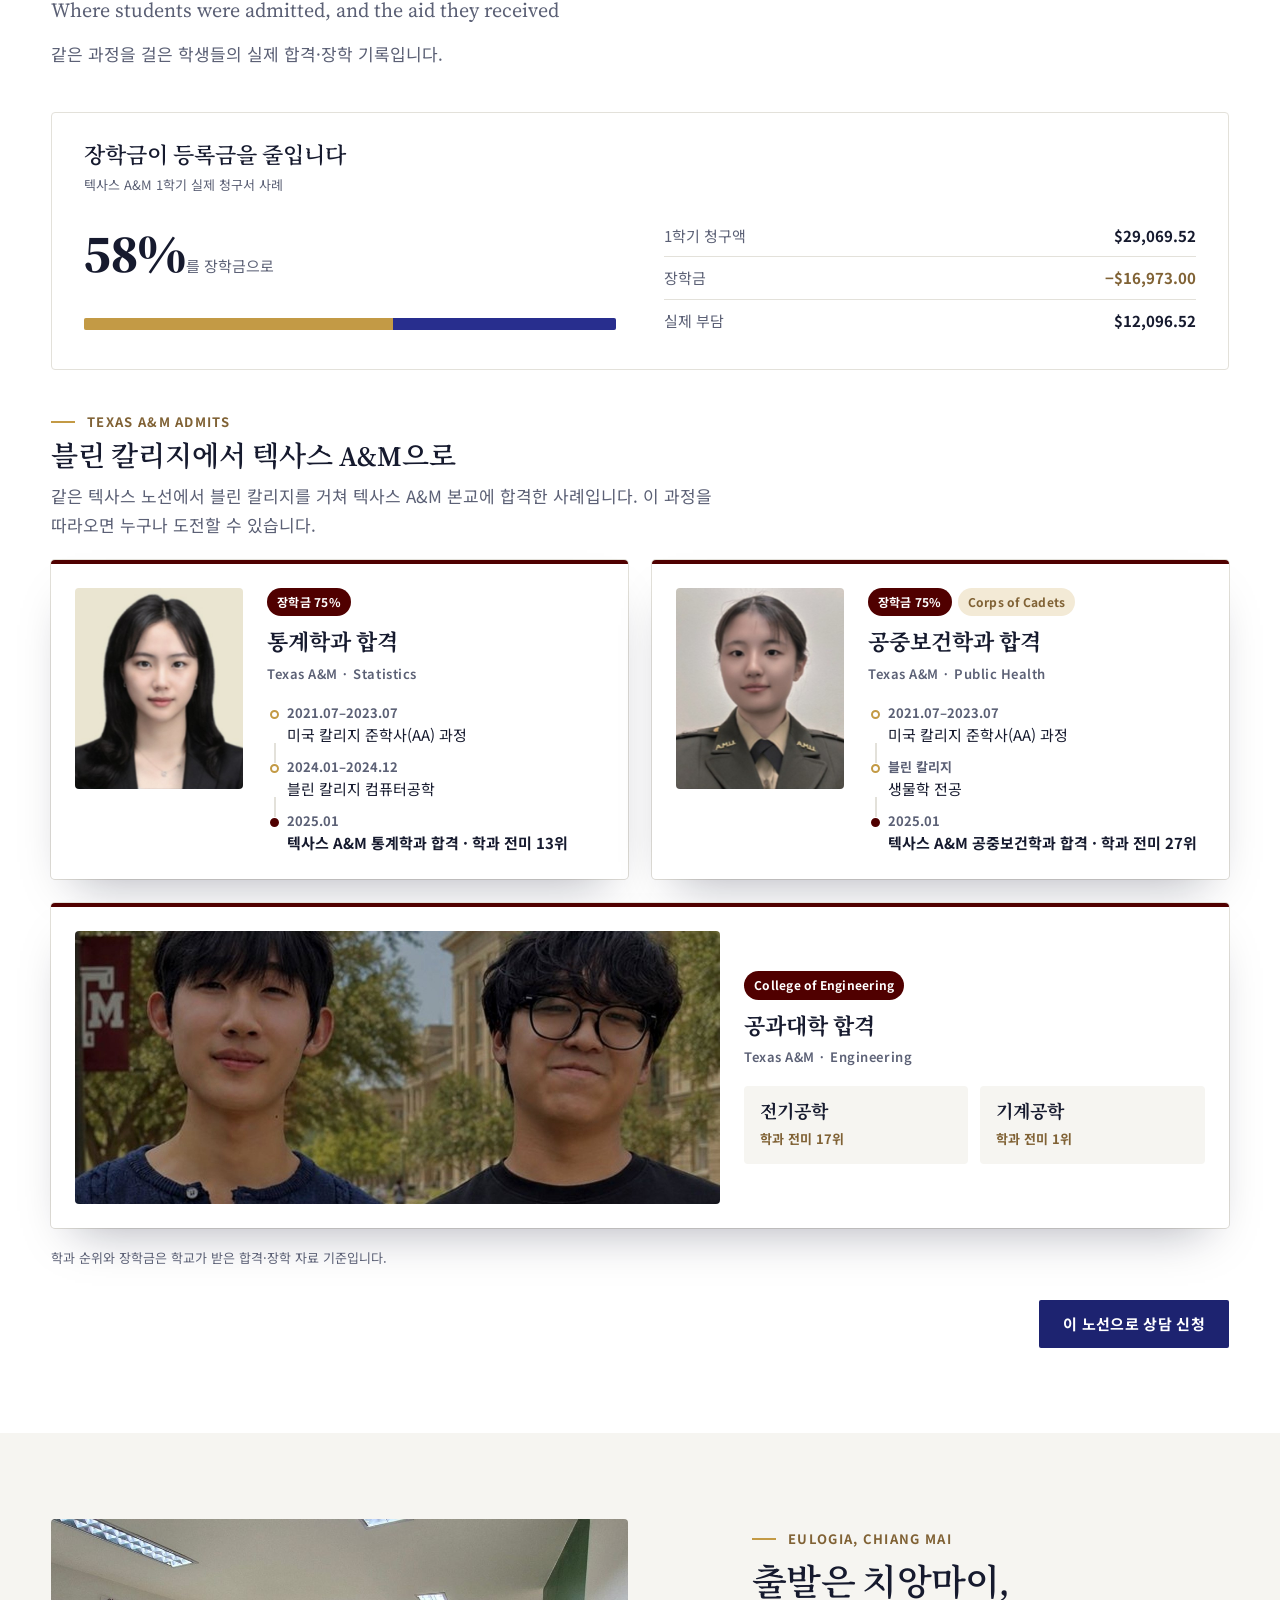
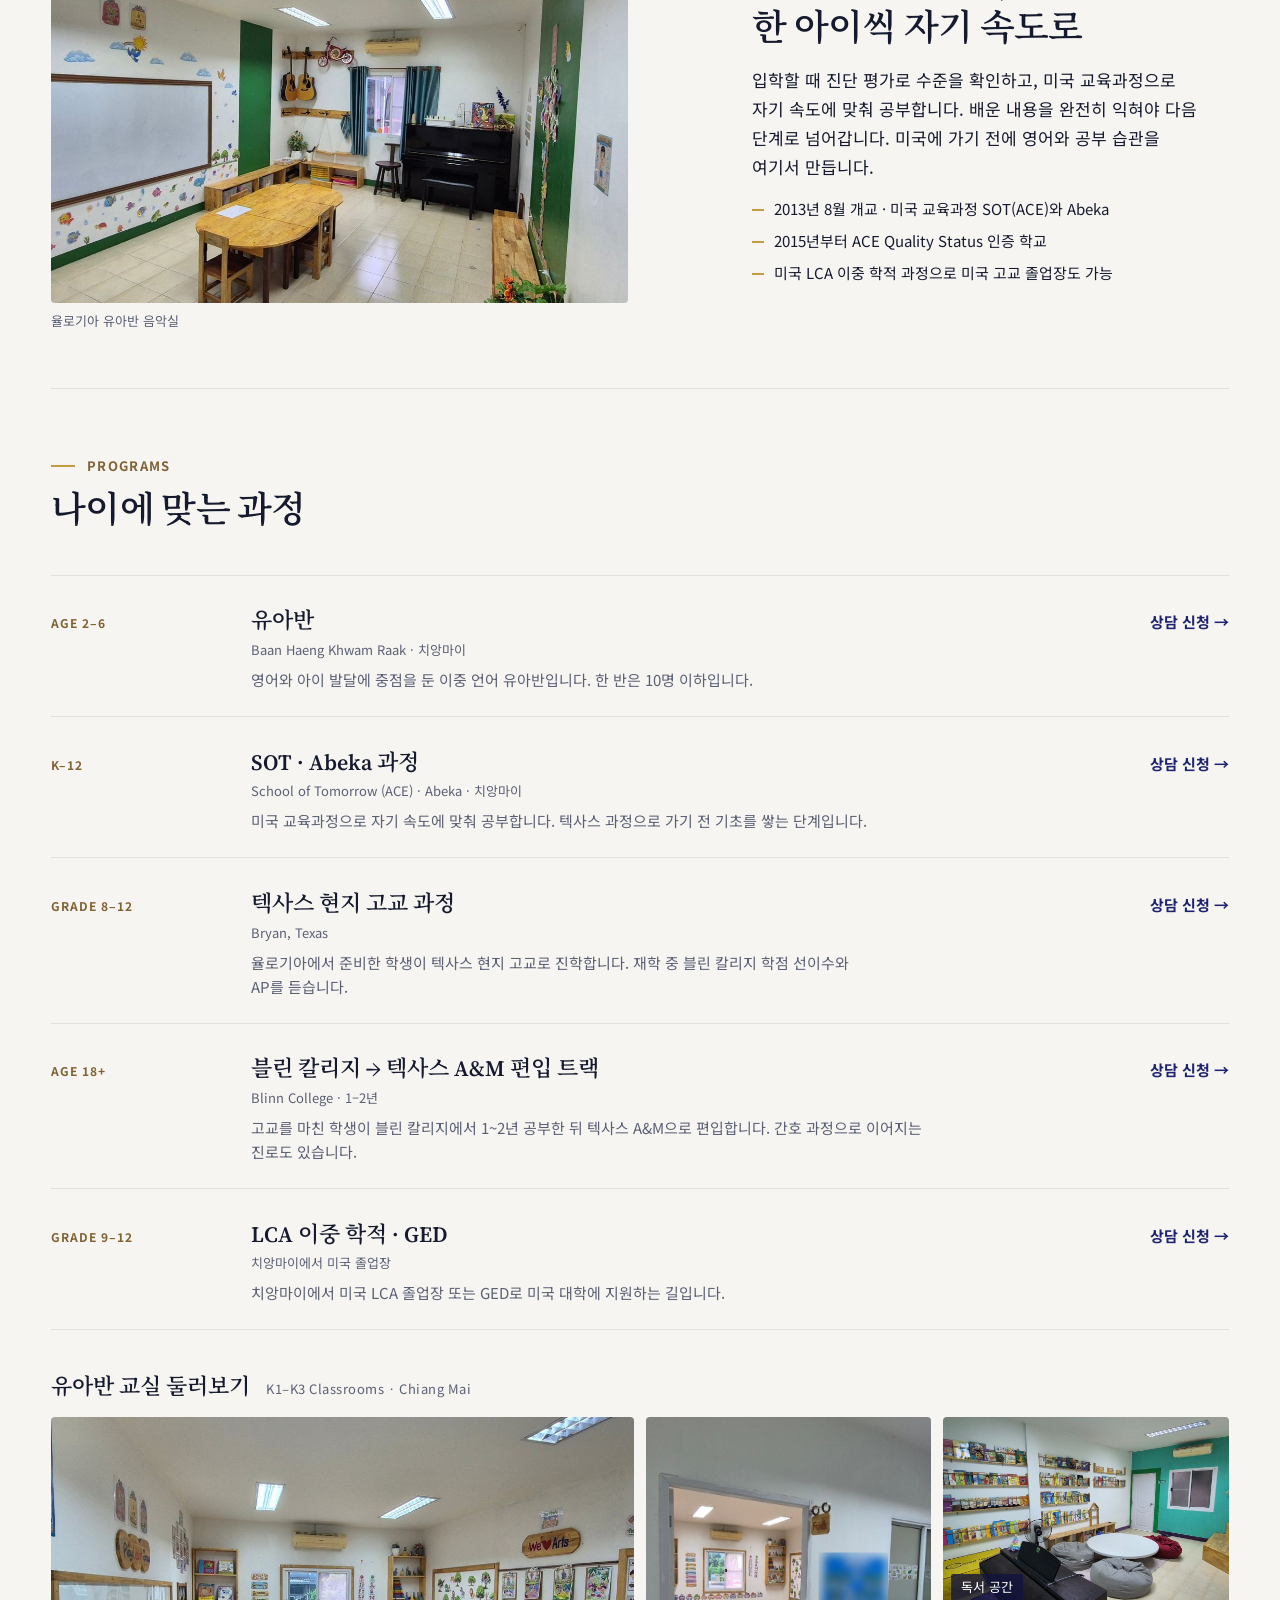
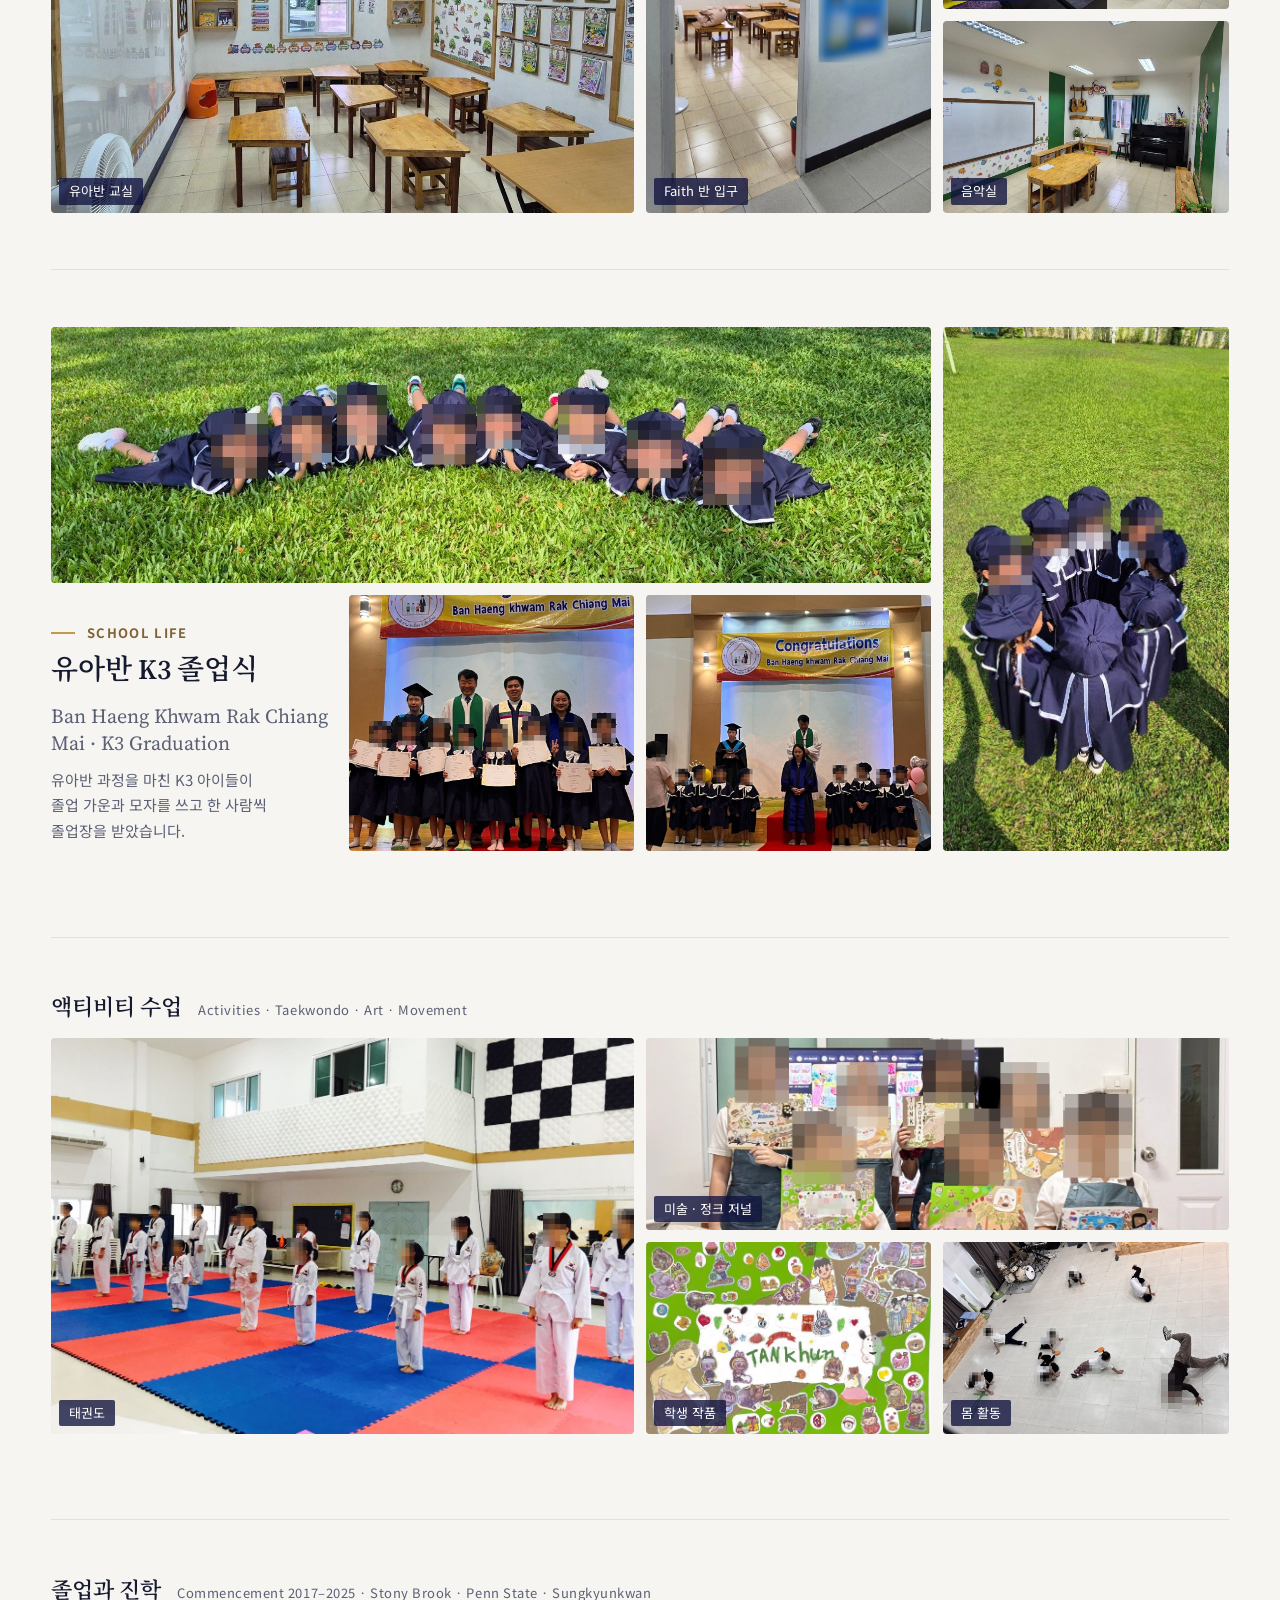
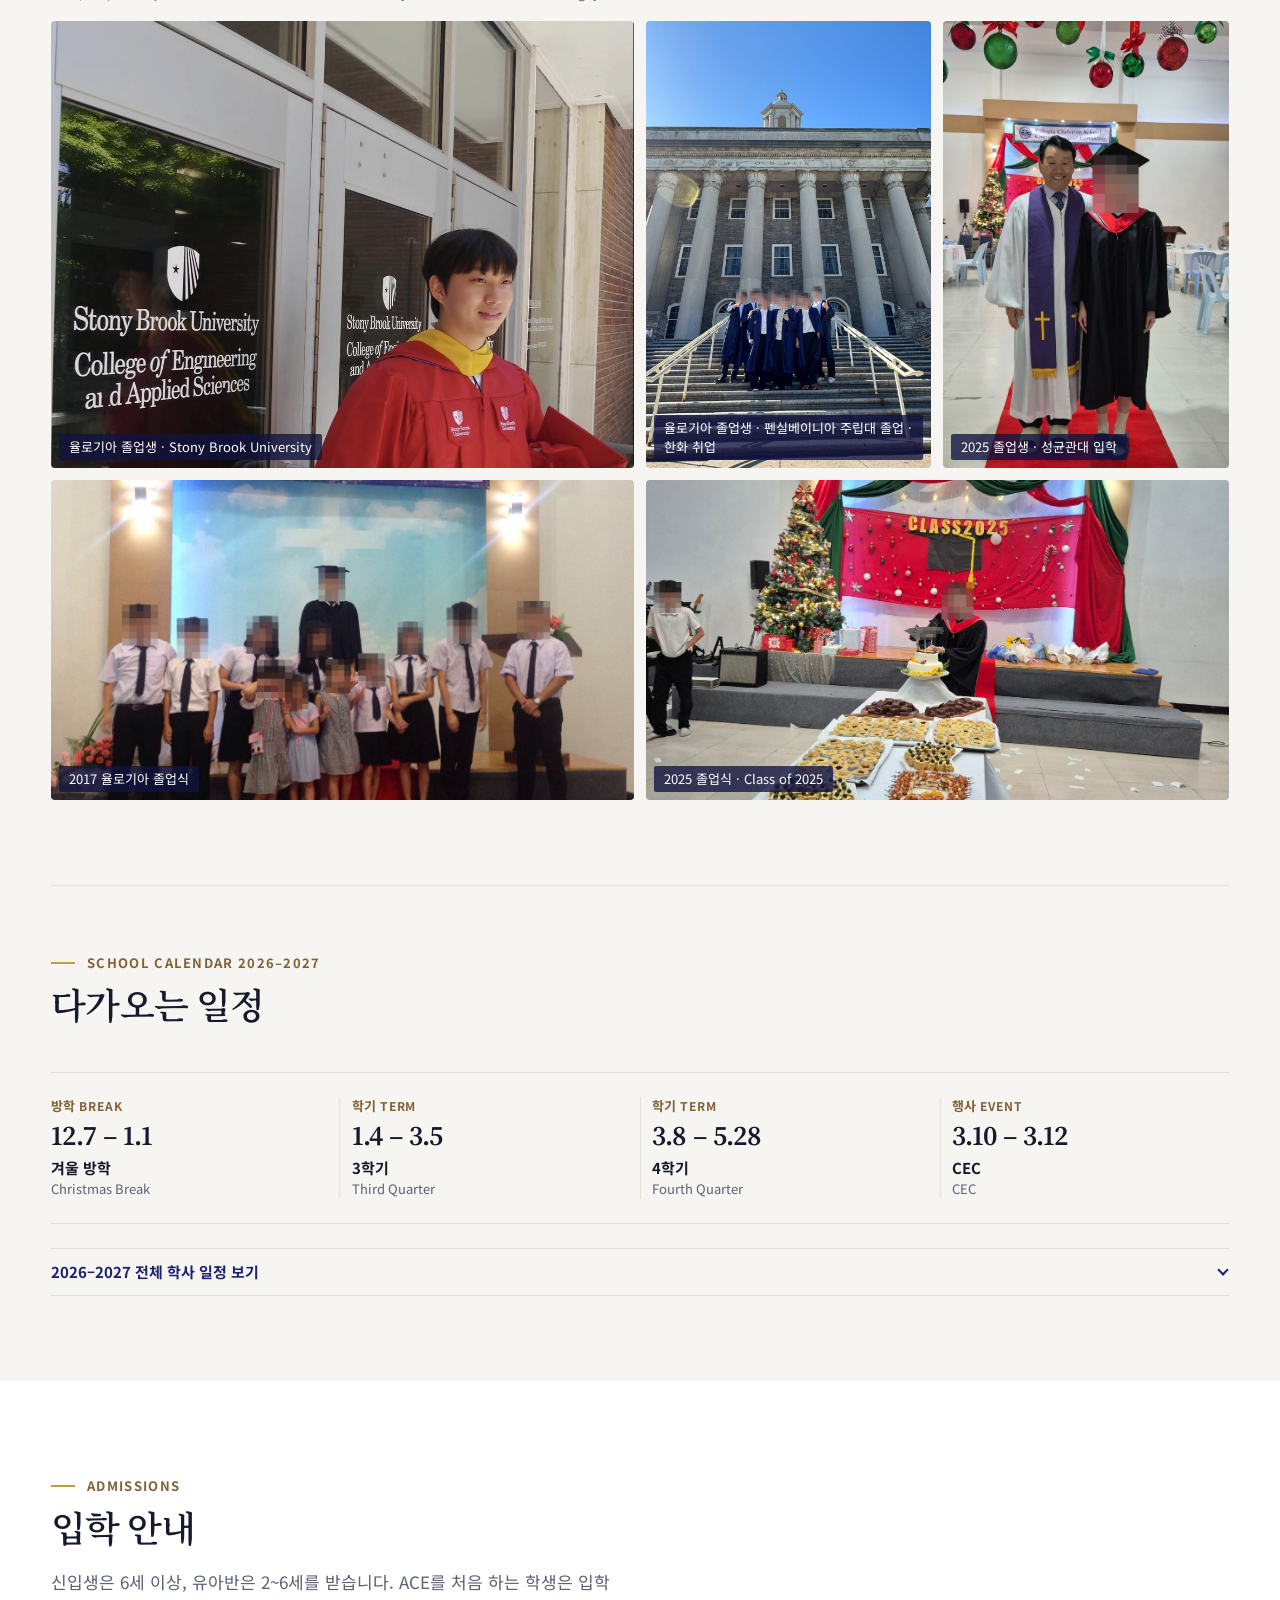
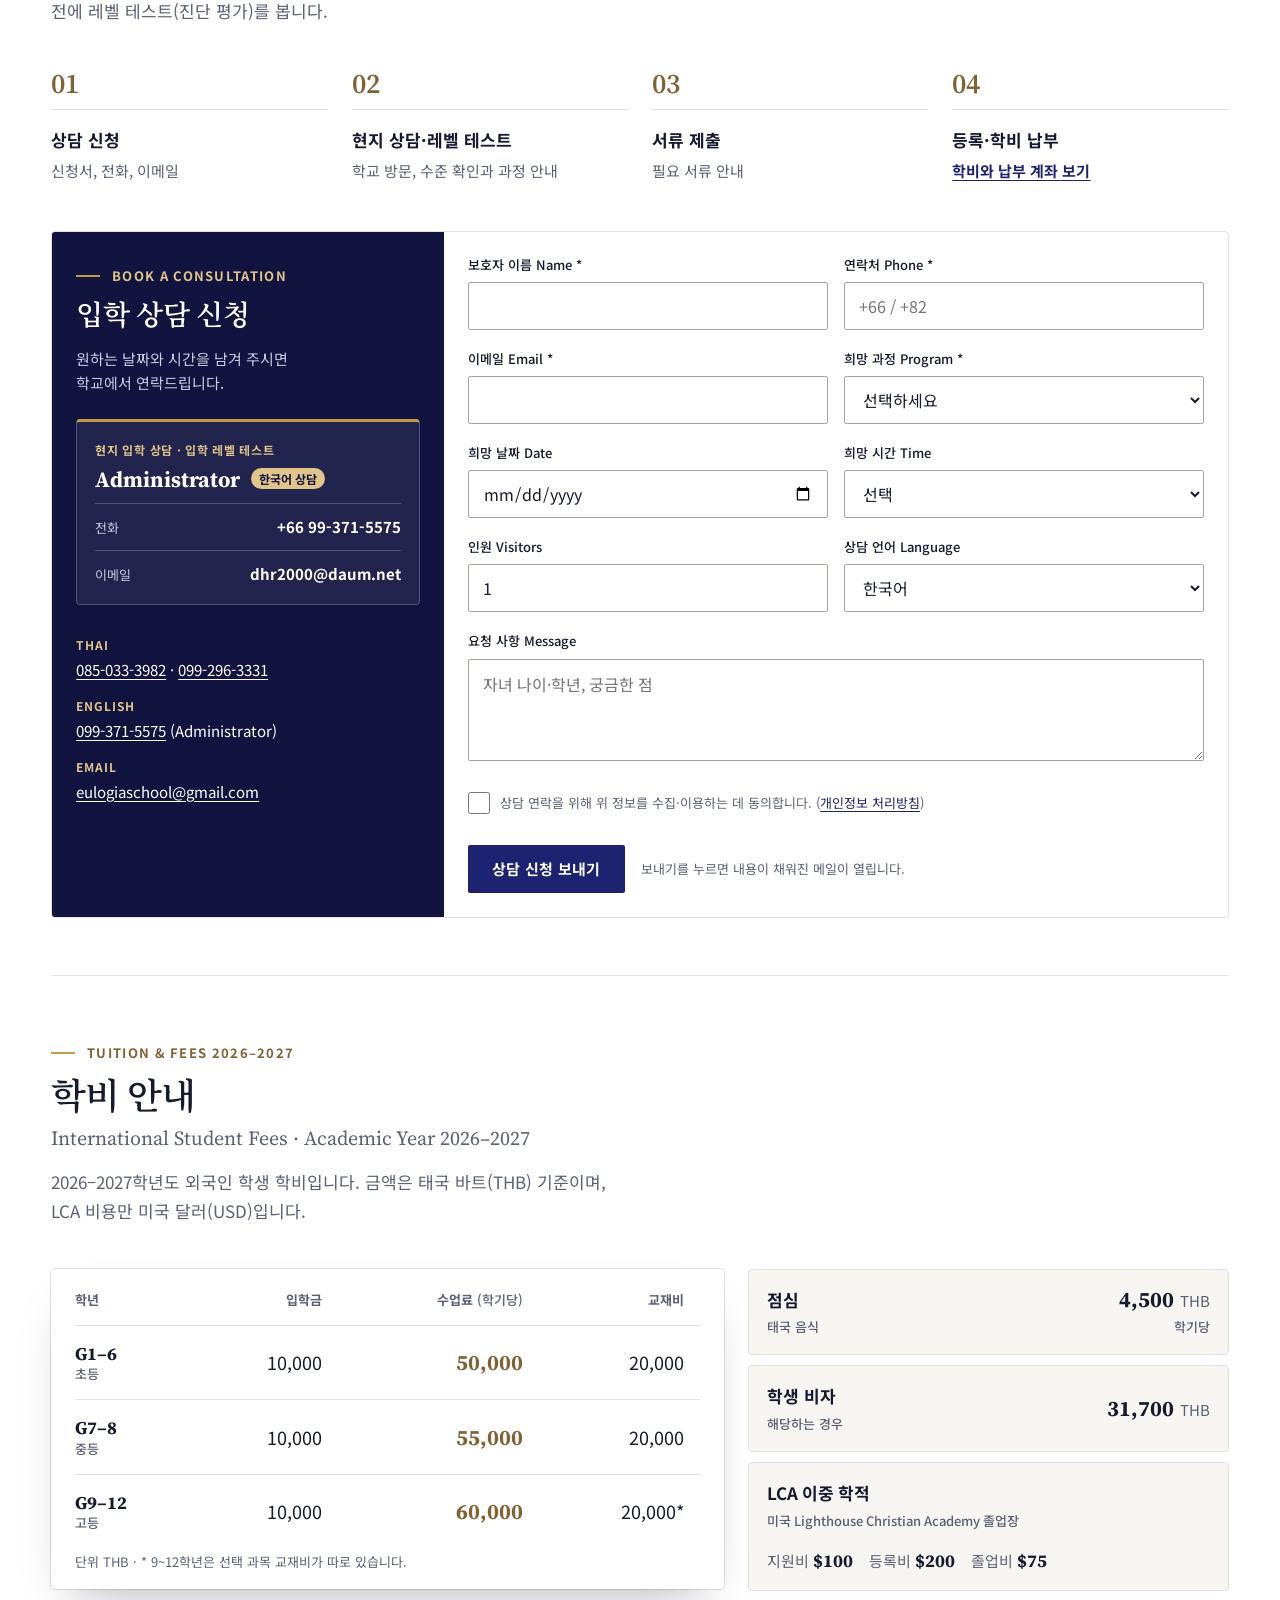
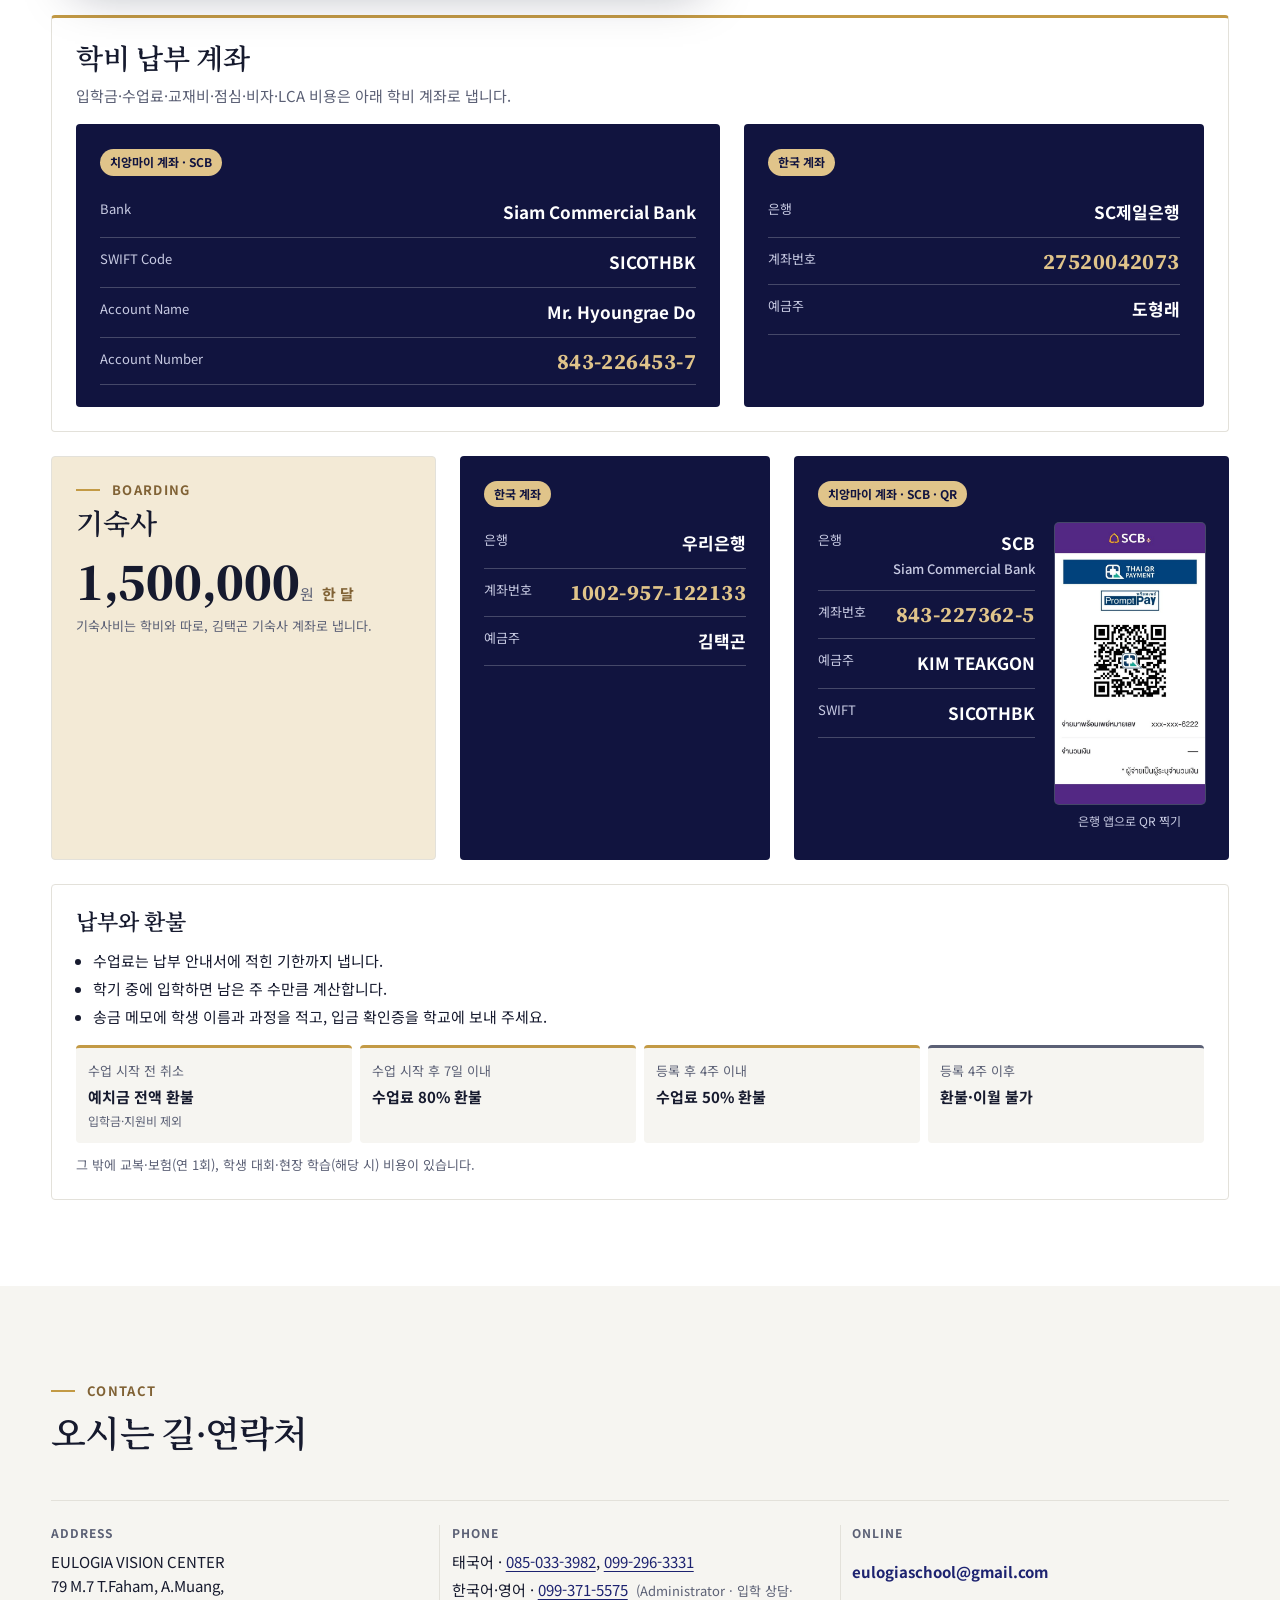
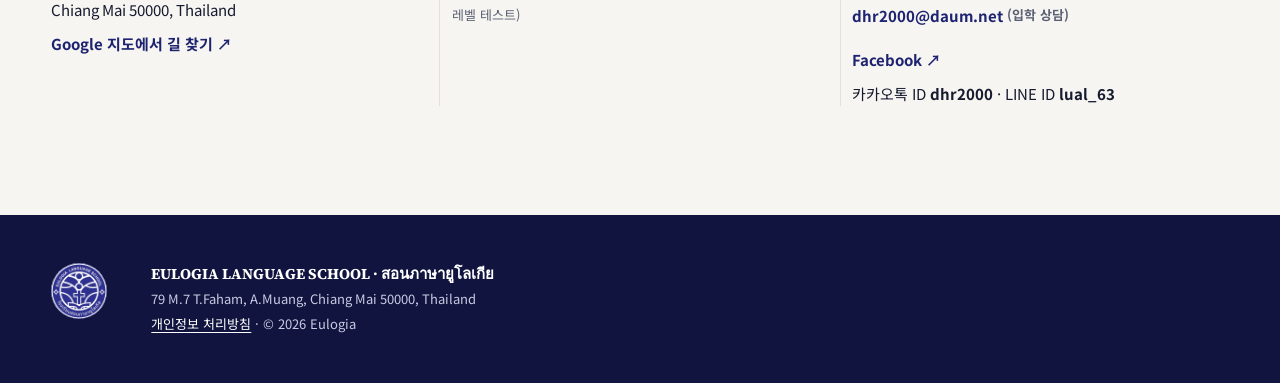
==== commit 07f7115d: "점수(GPA·AP·TOEFL·SAT) 삭제, 합격·장학금 중심으로: 장학금 정보 추가(A&M 85%, Drexel·Miami Honors, Hofstra·Baylor·Tulsa·F" ====
--- a/index.html
+++ b/index.html
@@ -25,7 +25,7 @@
 <link rel="preconnect" href="https://fonts.gstatic.com" crossorigin>
 <link rel="stylesheet" href="https://fonts.googleapis.com/css2?family=Noto+Sans+KR:wght@400..700&family=Noto+Serif+KR:wght@600..700&family=Source+Serif+4:opsz,wght@36,400..700&display=swap">
 <link rel="preload" as="image" href="assets/img/k-classroom.jpg">
-<link rel="stylesheet" href="assets/css/style.css?v=20261113f">
+<link rel="stylesheet" href="assets/css/style.css?v=20261113i">
 </head>
 <body>
 <a class="skip" href="#main">본문으로 건너뛰기</a>
@@ -125,20 +125,17 @@
           <div class="own-board" id="own-board" aria-label="율로기아 과정 합격 대학"></div>
           <article class="spot" aria-labelledby="spot-title">
             <div class="spot-head">
-              <p class="spot-kicker">합격 사례 · 율로기아 졸업생</p>
-              <h4 id="spot-title">세 대학 전액 장학금 합격 <span>율로기아 과정이면 누구나 도전할 수 있습니다</span></h4>
-              <p class="spot-lede">텍사스&nbsp;A&amp;M과 세인트루이스대학교에서 전액 장학금을 받고, 기숙사비와 생활비까지 지원하는 마카오대학교를 골라 진학했습니다. 율로기아에서 쌓은 성적과 영어로 받은 결과입니다.</p>
+              <p class="spot-kicker">합격 하이라이트</p>
+              <h4 id="spot-title">전액 장학금, <span class="nw">Public Ivy Honors 합격</span> <span>율로기아 과정이면 누구나 도전할 수 있습니다</span></h4>
+              <p class="spot-lede">「퍼블릭 아이비」로 불리는 마이애미대학교와 드렉셀대학교에 Honors 학생으로 합격했고, 세인트루이스대학교·시더빌대학교·마카오대학교에서 전액 장학금을 받았습니다.</p>
             </div>
-            <dl class="spot-stats">
-              <div><dt>GPA</dt><dd>4.0</dd></div>
-              <div><dt>AP</dt><dd>3<small>과목</small></dd></div>
-              <div><dt lang="en">TOEFL</dt><dd>110<small>+</small></dd></div>
-              <div><dt lang="en">SAT</dt><dd>1500<small>+</small></dd></div>
-            </dl>
-            <ul class="spot-offers" aria-label="합격 대학과 장학금">
-              <li><b lang="en">Texas A&amp;M University</b><span>전액 장학금</span></li>
+            <ul class="spot-offers" aria-label="합격 하이라이트">
+              <li class="chosen"><b lang="en">Miami University</b><span>Honors 합격 · Public Ivy</span></li>
+              <li class="chosen"><b lang="en">Drexel University</b><span>Honors 합격 · 장학금 70%</span></li>
+              <li><b lang="en">University of Macau</b><span>전액 장학금 · 기숙사 · 생활비</span></li>
               <li><b lang="en">Saint Louis University</b><span>전액 장학금</span></li>
-              <li class="chosen"><b lang="en">University of Macau</b><span>전액 장학금 · 기숙사 · 생활비 · 진학</span></li>
+              <li><b lang="en">Cedarville University</b><span>전액 장학금</span></li>
+              <li><b lang="en">Texas A&amp;M University</b><span>장학금 85%</span></li>
             </ul>
           </article>
           <p class="own-more">학교가 받은 합격 기록 기준 · 율로기아 졸업생과 같은 과정 학생 포함 · 합격 소식은 계속 더해집니다</p>
@@ -297,23 +294,12 @@
   <section class="section follow" id="growth" aria-labelledby="growth-title" data-nav="texas">
     <div class="wrap">
       <div class="head">
-        <p class="kicker" lang="en">Proof, in numbers</p>
-        <h2 id="growth-title">숫자로 보는 성장</h2>
-        <p class="sub-en" lang="en">Grades, scholarships and first semesters</p>
-        <p>같은 노선을 걸은 학생들의 실제 기록입니다.</p>
-      </div>
-      <div class="proof-grid">
-        <article class="proof-card">
-          <h3>고교 GPA, 학년마다 오릅니다</h3>
-          <p class="pc-sub">텍사스&nbsp;현지&nbsp;고교 재학생 2명의 학년별 GPA (4.0 만점)</p>
-          <div class="chart" id="gpa-chart" role="img" aria-label="학생 A: 9학년 1.83, 10학년 2.92, 11학년 3.84. 학생 B: 9학년 3.80, 10학년 3.81, 11학년 3.90."></div>
-          <ul class="legend" id="gpa-legend"></ul>
-        </article>
-        <article class="proof-card">
-          <h3>텍사스&nbsp;A&amp;M 진학생 대부분 4.0</h3>
-          <p class="pc-sub">블린&nbsp;칼리지 첫 학기 GPA 4.0 만점자가 기수마다 나왔습니다</p>
-          <div class="cohorts" id="cohorts"></div>
-        </article>
+        <p class="kicker" lang="en">Admissions &amp; Scholarships</p>
+        <h2 id="growth-title">합격과 장학금</h2>
+        <p class="sub-en" lang="en">Where students were admitted, and the aid they received</p>
+        <p>같은 과정을 걸은 학생들의 실제 합격·장학 기록입니다.</p>
+      </div>
+      <div class="proof-grid proof-one">
         <article class="proof-card">
           <h3>장학금이 등록금을 줄입니다</h3>
           <p class="pc-sub">텍사스&nbsp;A&amp;M 1학기 실제 청구서 사례</p>
@@ -330,12 +316,12 @@
           <article class="admit">
             <img class="admit-photo" src="assets/img/am-admit-1.jpg" alt="텍사스 A&amp;M 통계학과 합격생" width="412" height="492" loading="lazy" decoding="async">
             <div class="admit-body">
-              <p class="admit-tag"><span>장학금 75%</span><span>GPA 4.0</span></p>
+              <p class="admit-tag"><span>장학금 75%</span></p>
               <h4>통계학과 합격</h4>
               <p class="admit-major" lang="en">Texas A&amp;M · Statistics</p>
               <ol class="admit-path">
                 <li><b>2021.07–2023.07</b><span>미국 칼리지 준학사(AA) 과정</span></li>
-                <li><b>2024.01–2024.12</b><span>블린&nbsp;칼리지 컴퓨터공학 · GPA 4.0</span></li>
+                <li><b>2024.01–2024.12</b><span>블린&nbsp;칼리지 컴퓨터공학</span></li>
                 <li class="goal"><b>2025.01</b><span>텍사스&nbsp;A&amp;M 통계학과 합격 · 학과 전미 13위</span></li>
               </ol>
             </div>
@@ -491,7 +477,7 @@
         </div>
         <div class="com-grid">
           <figure class="cg-sbu"><img src="assets/img/grad-stonybrook.jpg" alt="Stony Brook University 공과대학 건물 앞에서 졸업 가운을 입은 율로기아 졸업생" loading="lazy" decoding="async" width="1080" height="905"><figcaption>율로기아 졸업생 · Stony Brook University</figcaption></figure>
-          <figure class="cg-psu"><img src="assets/img/grad-pennstate.jpg" alt="펜실베이니아 주립대 Old Main 건물 계단에서 가운을 입고 찍은 졸업 사진" loading="lazy" decoding="async" width="1200" height="1600"><figcaption>율로기아 졸업생 · 펜실베이니아 주립대</figcaption></figure>
+          <figure class="cg-psu"><img src="assets/img/grad-pennstate.jpg" alt="펜실베이니아 주립대 Old Main 건물 계단에서 가운을 입고 찍은 졸업 사진" loading="lazy" decoding="async" width="1200" height="1600"><figcaption>율로기아 졸업생 · 펜실베이니아 주립대 졸업 · 한화 취업</figcaption></figure>
           <figure class="cg-2017"><img src="assets/img/grad-2017.jpg" alt="2017 율로기아 졸업식 현수막 앞에서 졸업생과 재학생들이 함께 찍은 사진" loading="lazy" decoding="async" width="1280" height="960"><figcaption>2017 율로기아 졸업식</figcaption></figure>
           <figure class="cg-cake"><img src="assets/img/grad-2025-cake.jpg" alt="CLASS 2025 장식 앞에서 졸업 케이크를 자르는 졸업생" loading="lazy" decoding="async" width="1600" height="739"><figcaption>2025 졸업식 · Class of 2025</figcaption></figure>
           <figure class="cg-2025"><img src="assets/img/grad-2025.jpg" alt="졸업식 현수막 앞에서 목사님과 함께 선 2025 졸업생, 성균관대학교 합격" loading="lazy" decoding="async" width="739" height="1600"><figcaption>2025 졸업생 · 성균관대 입학</figcaption></figure>
@@ -542,13 +528,13 @@
           <p>원하는 날짜와 시간을 남겨 주시면 학교에서 연락드립니다.</p>
           <div class="adm-contact">
             <p class="adm-role">현지 입학 상담 · 입학 레벨 테스트</p>
-            <p class="adm-name">도형래 선교사 <span>한국어 상담</span></p>
+            <p class="adm-name"><span lang="en">Administrator</span> <span class="adm-badge">한국어 상담</span></p>
             <a class="adm-line" href="tel:+66993715575"><span>전화</span><b>+66 99-371-5575</b></a>
             <a class="adm-line" href="mailto:dhr2000@daum.net"><span>이메일</span><b>dhr2000@daum.net</b></a>
           </div>
           <dl>
             <div><dt lang="en">Thai</dt><dd><a href="tel:+66850333982">085-033-3982</a> · <a href="tel:+66992963331">099-296-3331</a></dd></div>
-            <div><dt lang="en">English</dt><dd><a href="tel:+66993715575">099-371-5575</a> (도형래 선교사)</dd></div>
+            <div><dt lang="en">English</dt><dd><a href="tel:+66993715575">099-371-5575</a> (<span lang="en">Administrator</span>)</dd></div>
             <div><dt lang="en">Email</dt><dd><a href="mailto:eulogiaschool@gmail.com">eulogiaschool@gmail.com</a></dd></div>
           </dl>
         </div>
@@ -620,7 +606,7 @@
 
       <div class="tuition-pay" aria-labelledby="tu-title">
         <h3 id="tu-title">학비 납부 계좌</h3>
-        <p class="tu-sub">입학금·수업료·교재비·점심·비자·LCA 비용은 도형래 선교사 계좌로 냅니다.</p>
+        <p class="tu-sub">입학금·수업료·교재비·점심·비자·LCA 비용은 아래 학비 계좌로 냅니다.</p>
         <div class="tu-accts">
           <div class="acct-card">
             <p class="acct-tag">치앙마이 계좌 · SCB</p>
@@ -707,7 +693,7 @@
         <div>
           <h3 lang="en">Phone</h3>
           <p>태국어 · <a href="tel:+66850333982">085-033-3982</a>, <a href="tel:+66992963331">099-296-3331</a></p>
-          <p>한국어·영어 · <a href="tel:+66993715575">099-371-5575</a> <span class="ct-who">(도형래 선교사 · 입학 상담·레벨 테스트)</span></p>
+          <p>한국어·영어 · <a href="tel:+66993715575">099-371-5575</a> <span class="ct-who">(<span lang="en">Administrator</span> · 입학 상담·레벨 테스트)</span></p>
         </div>
         <div>
           <h3 lang="en">Online</h3>
@@ -738,7 +724,7 @@
   <a href="https://www.google.com/maps/search/?api=1&amp;query=79+Moo+7+Fa+Ham+Mueang+Chiang+Mai+50000" target="_blank" rel="noopener">길 찾기</a>
 </nav>
 
-<script src="assets/js/data.js?v=20261113f"></script>
-<script src="assets/js/main.js?v=20261113f"></script>
+<script src="assets/js/data.js?v=20261113i"></script>
+<script src="assets/js/main.js?v=20261113i"></script>
 </body>
 </html>
--- a/assets/css/style.css
+++ b/assets/css/style.css
@@ -1081,7 +1081,7 @@
 .apply-side .adm-contact p:not(.kicker) { margin: 0; }
 .apply-side .adm-contact p.adm-role { font-size: var(--fs-micro); font-weight: 700; letter-spacing: .06em; color: var(--gold-lt); }
 .apply-side .adm-contact p.adm-name { margin-bottom: 4px;  font: 700 var(--fs-h4)/1.3 var(--f-serif); color: var(--on-dark); }
-.adm-name span { margin-left: 6px; padding: 2px 8px; border-radius: 999px; font: 700 var(--fs-micro)/1.4 var(--f-sans); color: var(--navy-deep); background: var(--gold-lt); vertical-align: 3px; }
+.adm-name .adm-badge { margin-left: 6px; padding: 2px 8px; border-radius: 999px; font: 700 var(--fs-micro)/1.4 var(--f-sans); color: var(--navy-deep); background: var(--gold-lt); vertical-align: 3px; }
 .apply-side .adm-line { display: flex; justify-content: space-between; align-items: baseline; gap: 12px; padding: 10px 0 4px; border-top: 1px solid var(--on-color-line); text-decoration: none; }
 .adm-line span { font-size: var(--fs-caption); color: var(--on-dark-muted); }
 .adm-line b { font-size: var(--fs-small); color: var(--on-dark); font-variant-numeric: tabular-nums; word-break: break-all; }
@@ -1200,3 +1200,13 @@
 @media (max-width: 1023px) { .tu-accts { grid-template-columns: minmax(0, 1fr); } }
 @media (max-width: 599px) { .tuition-pay { padding: 20px 16px; } }
 @media (max-width: 479px) { .acct-th .qr { order: -1; } }
+
+.proof-one .proof-card { grid-column: 1 / -1; padding: 28px 32px; }
+.proof-one .aid { grid-template-columns: minmax(0, 1fr) minmax(0, 1fr); column-gap: 48px; align-items: center; }
+.proof-one .aid-big, .proof-one .aid-bar { grid-column: 1; }
+.proof-one .aid-dl { grid-column: 2; grid-row: 1 / span 2; }
+@media (max-width: 759px) { .proof-one .aid { grid-template-columns: minmax(0, 1fr); } .proof-one .aid-dl { grid-column: 1; grid-row: auto; } .proof-one .proof-card { padding: var(--pad-sm); } }
+@media (max-width: 1023px) { .proof-one .proof-card { grid-column: 1 / -1; } }
+
+.spot h4 > span:not(.nw) { display: block; }
+.spot h4 .nw { display: inline; margin: 0; font: inherit; color: inherit; }
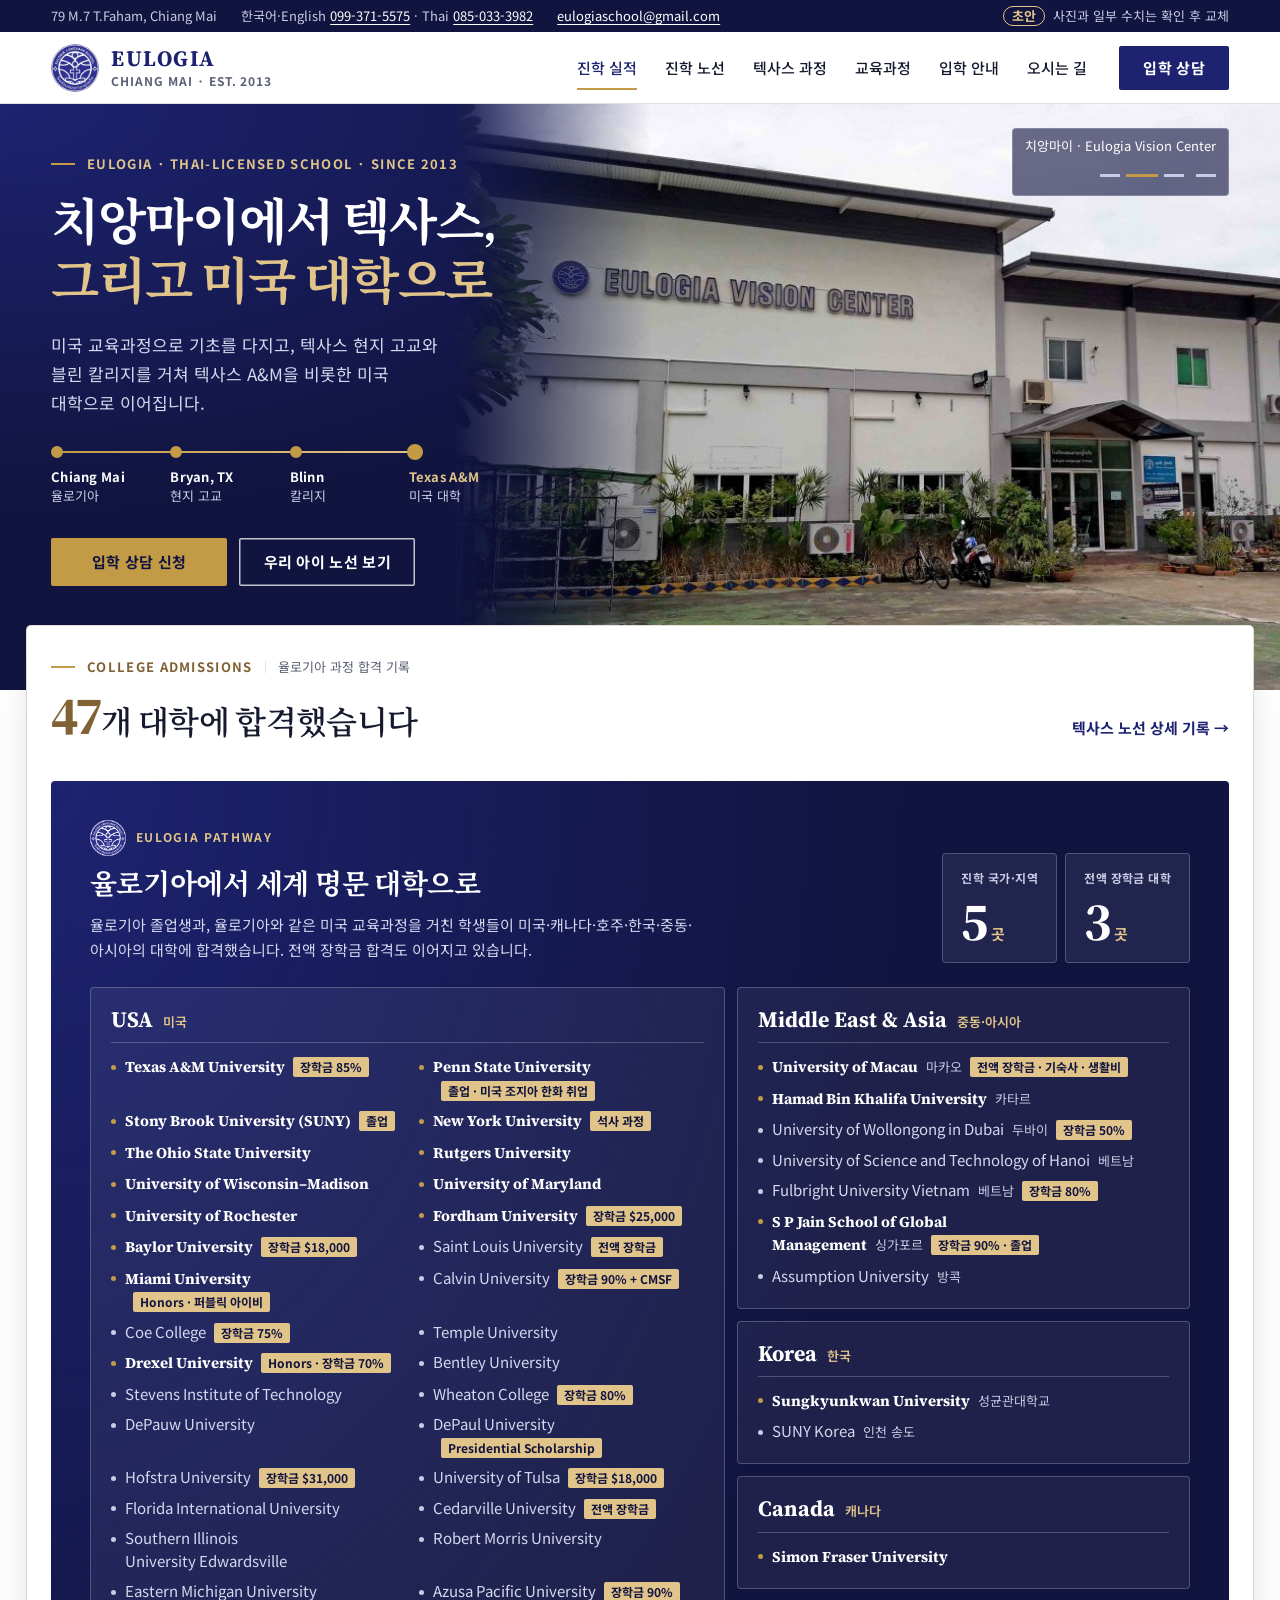
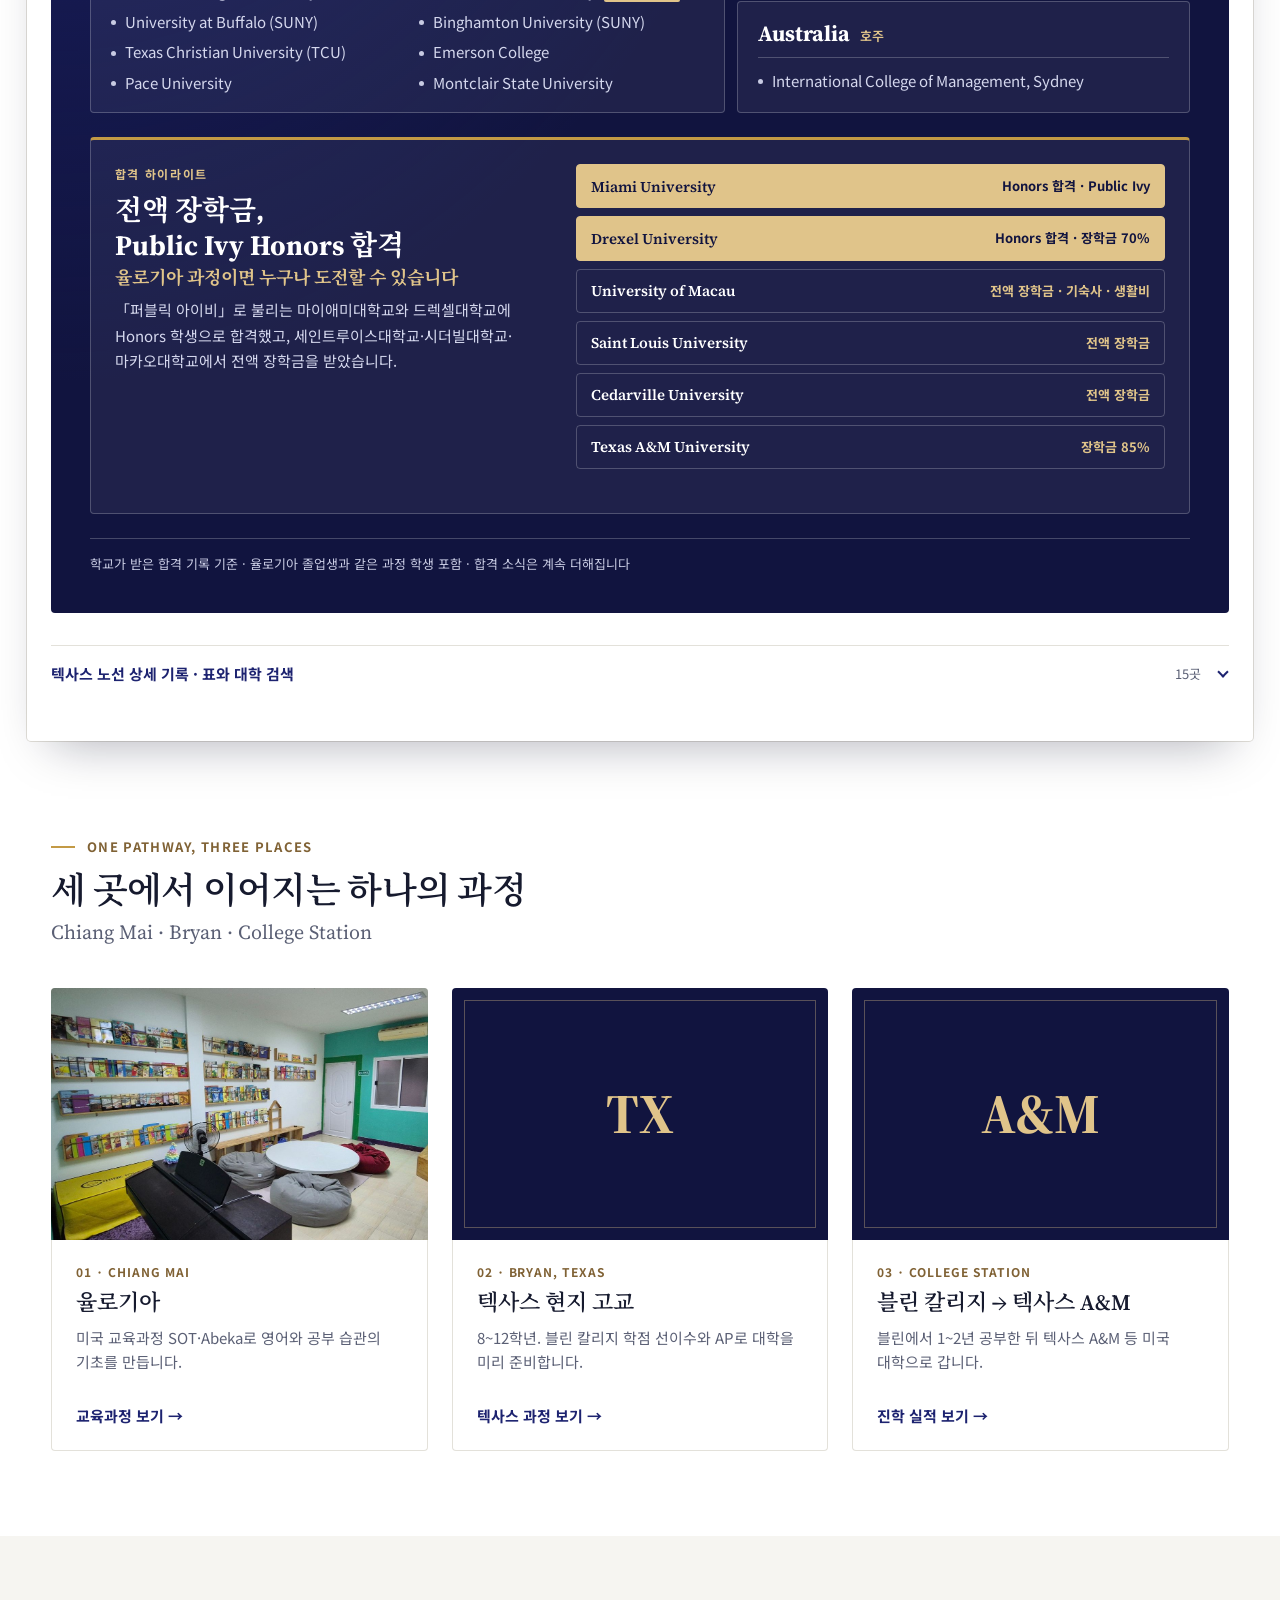
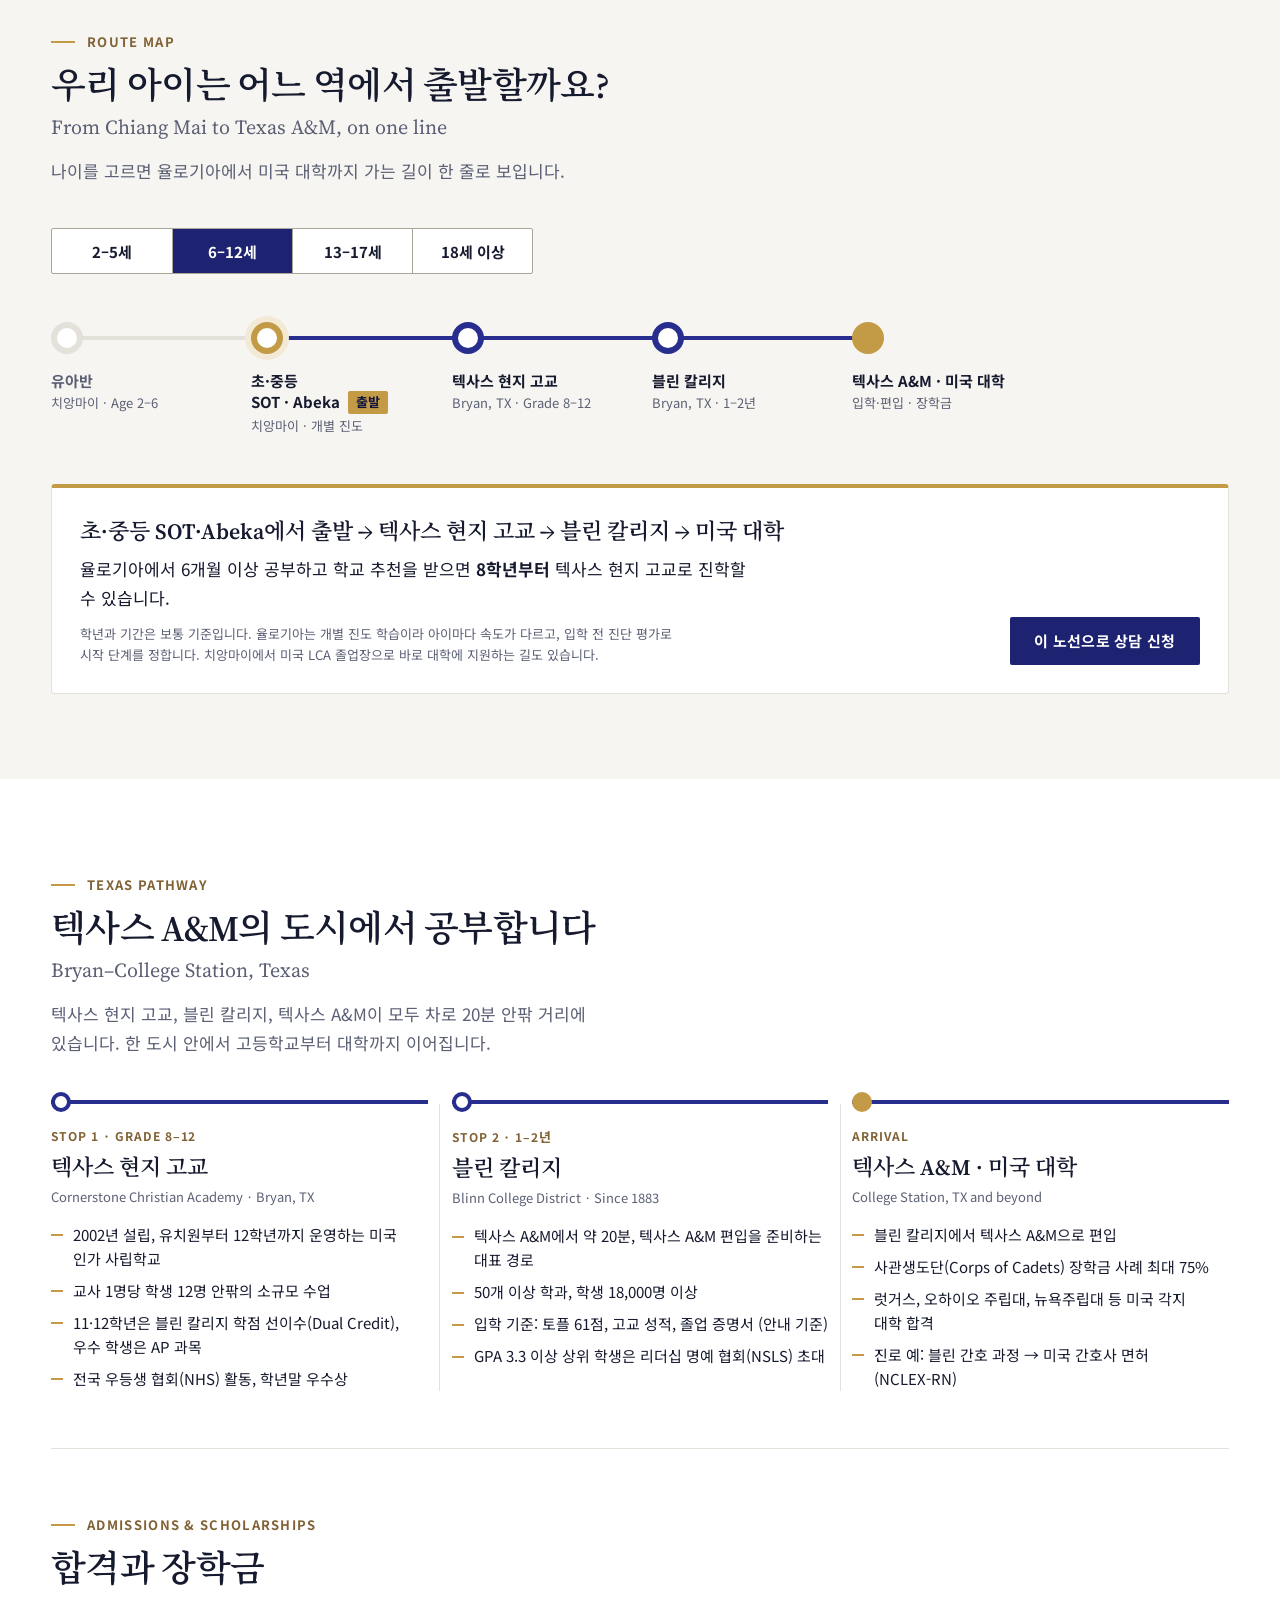
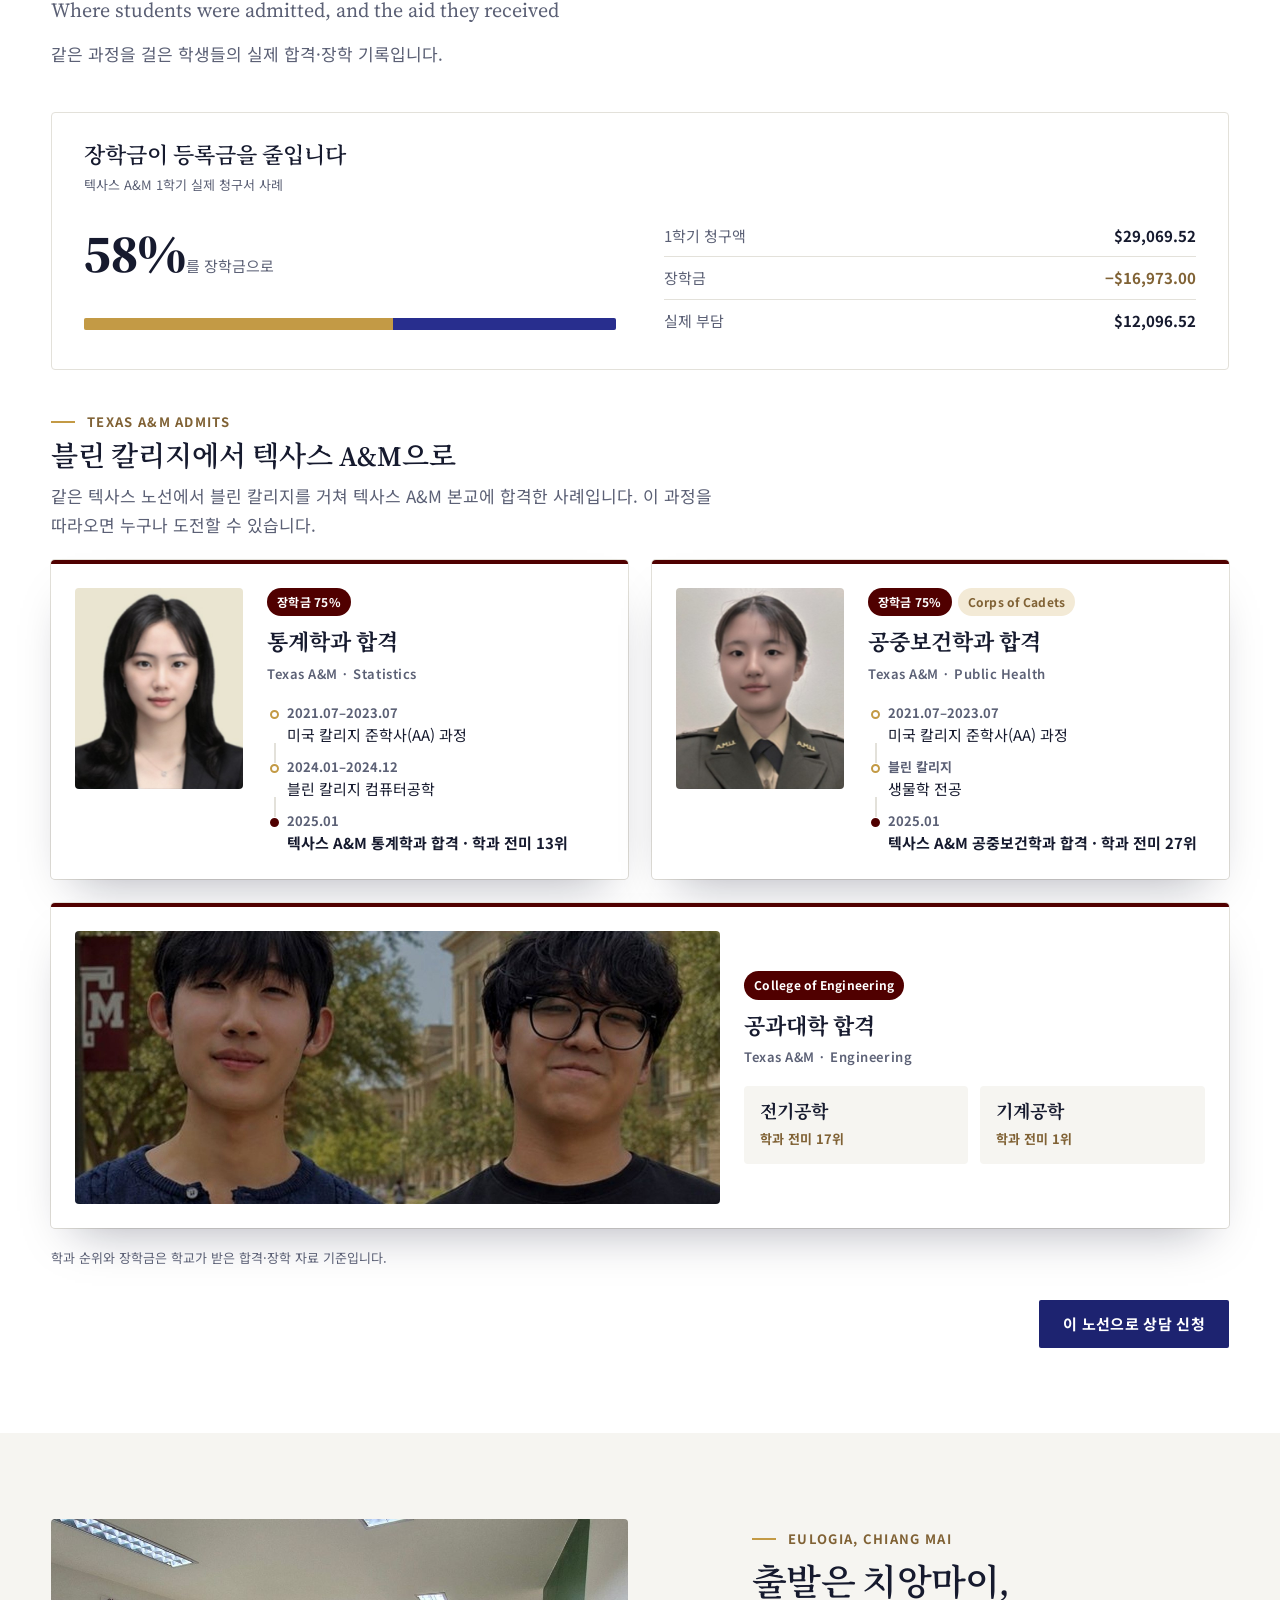
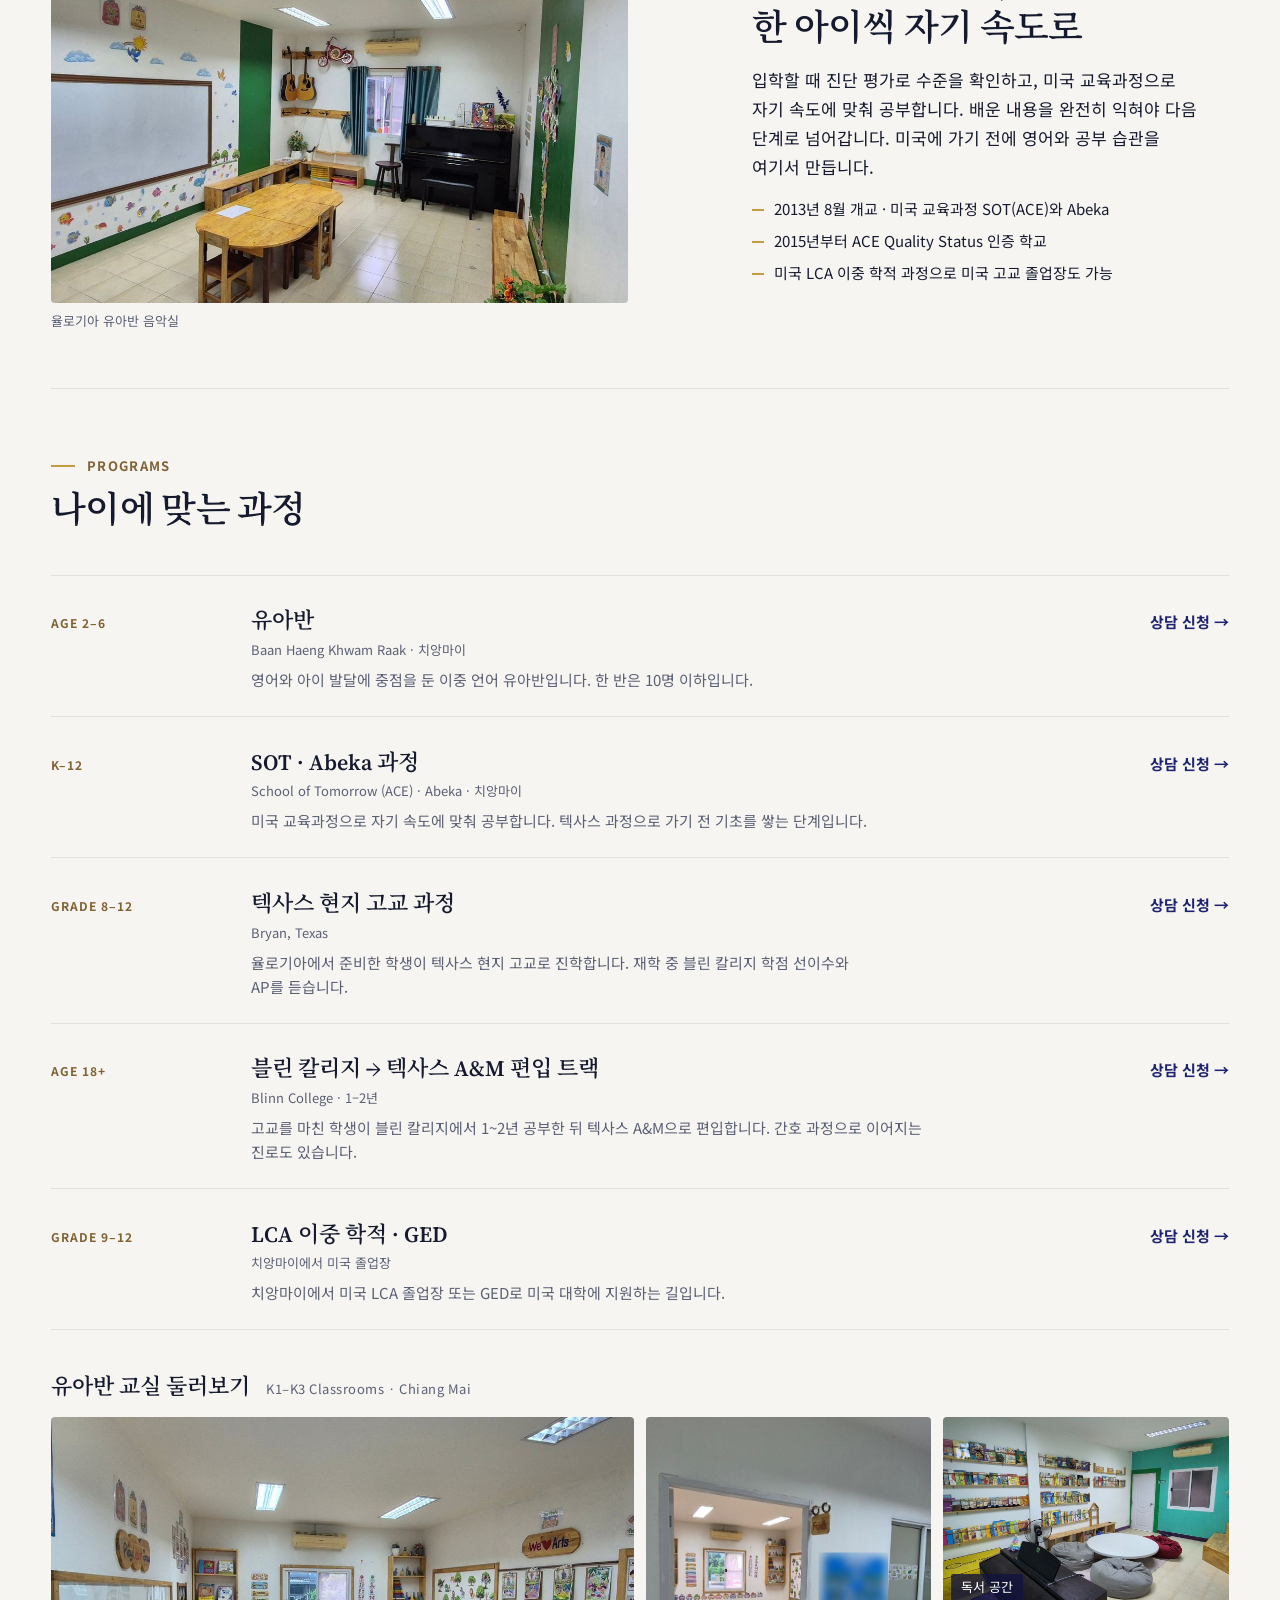
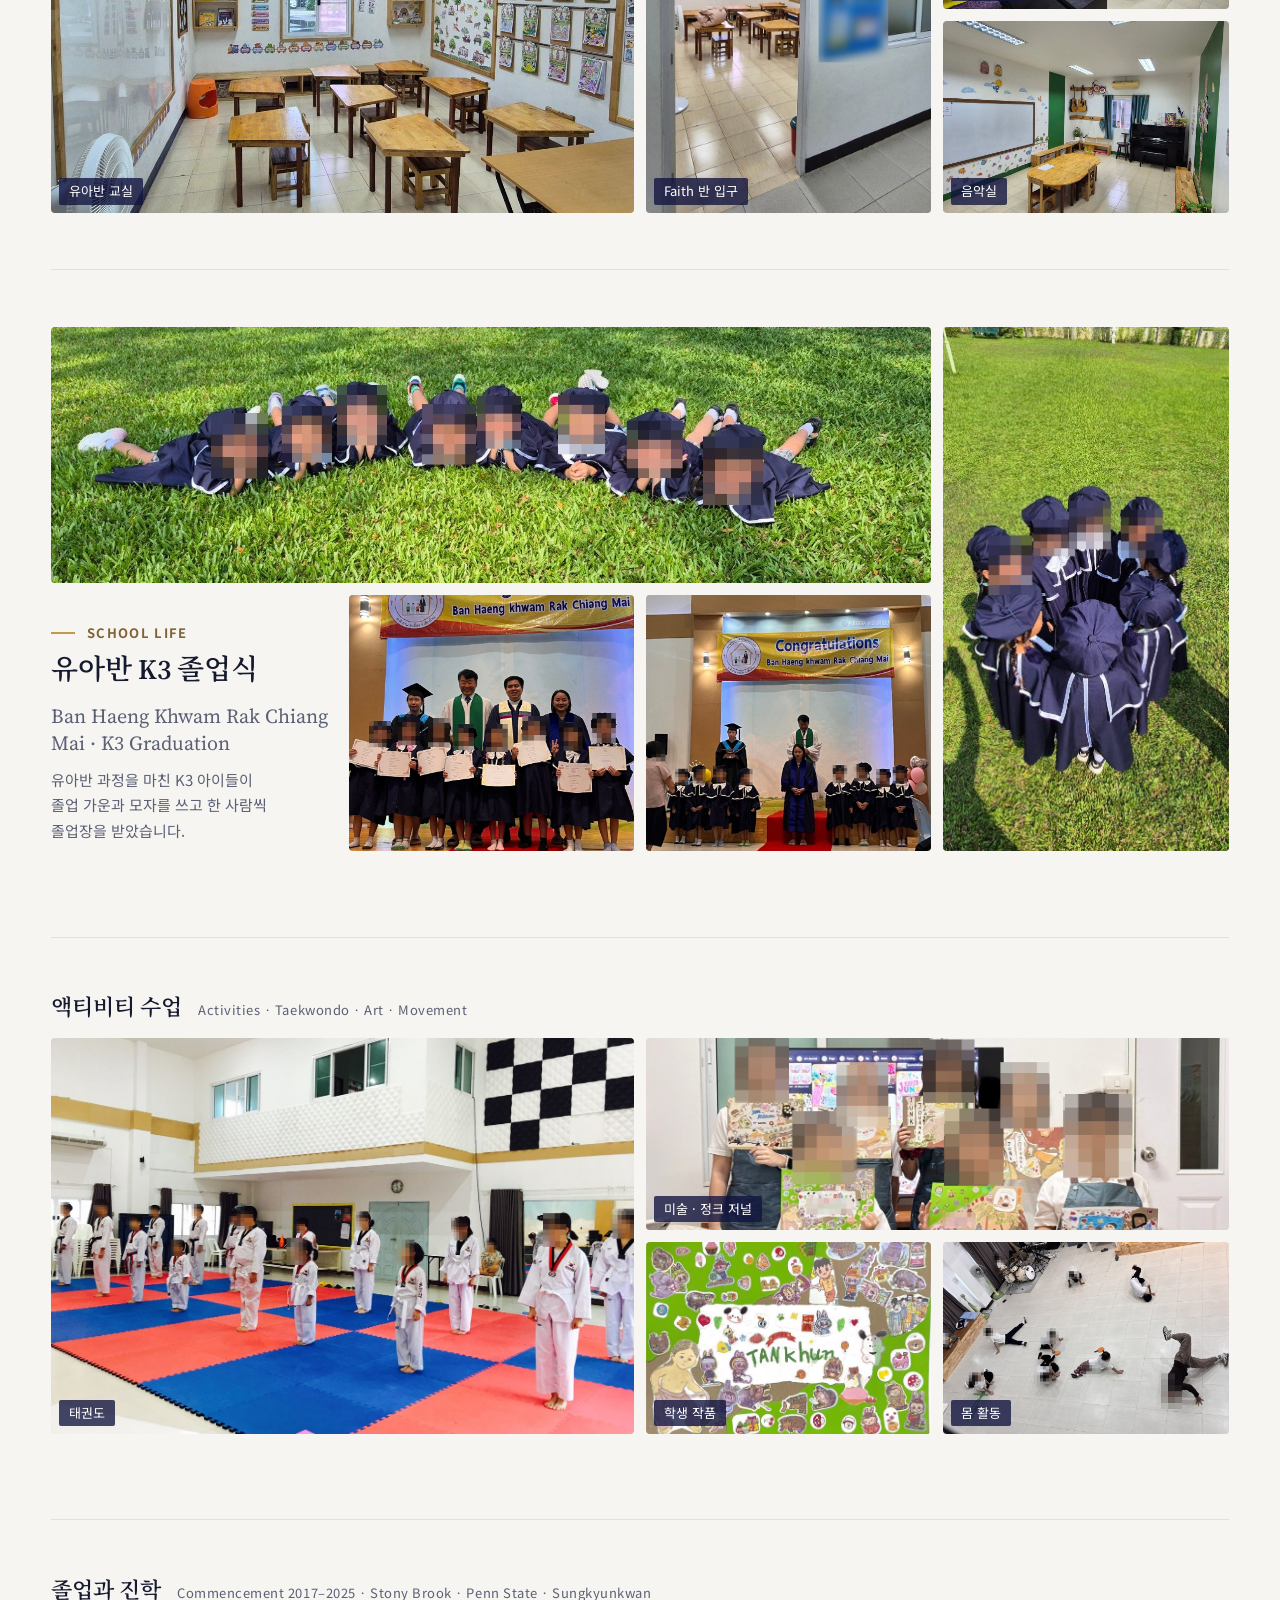
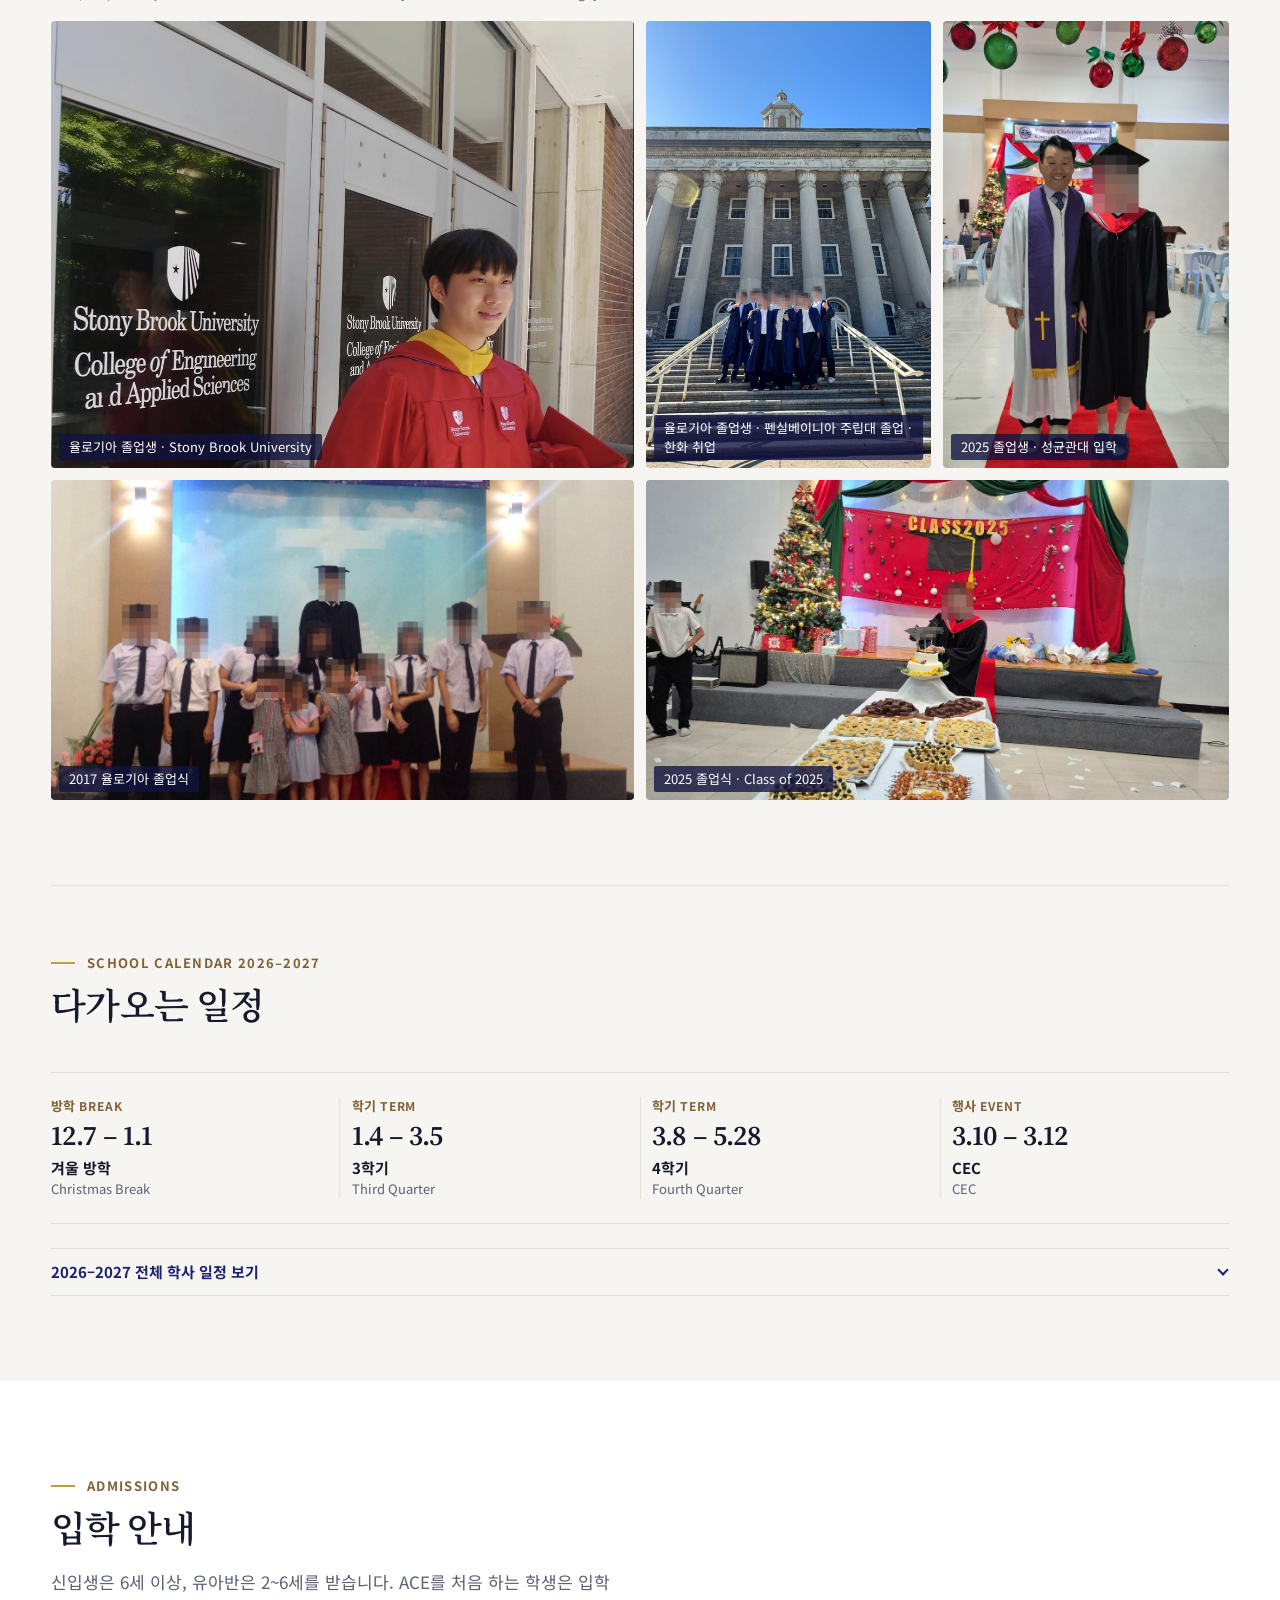
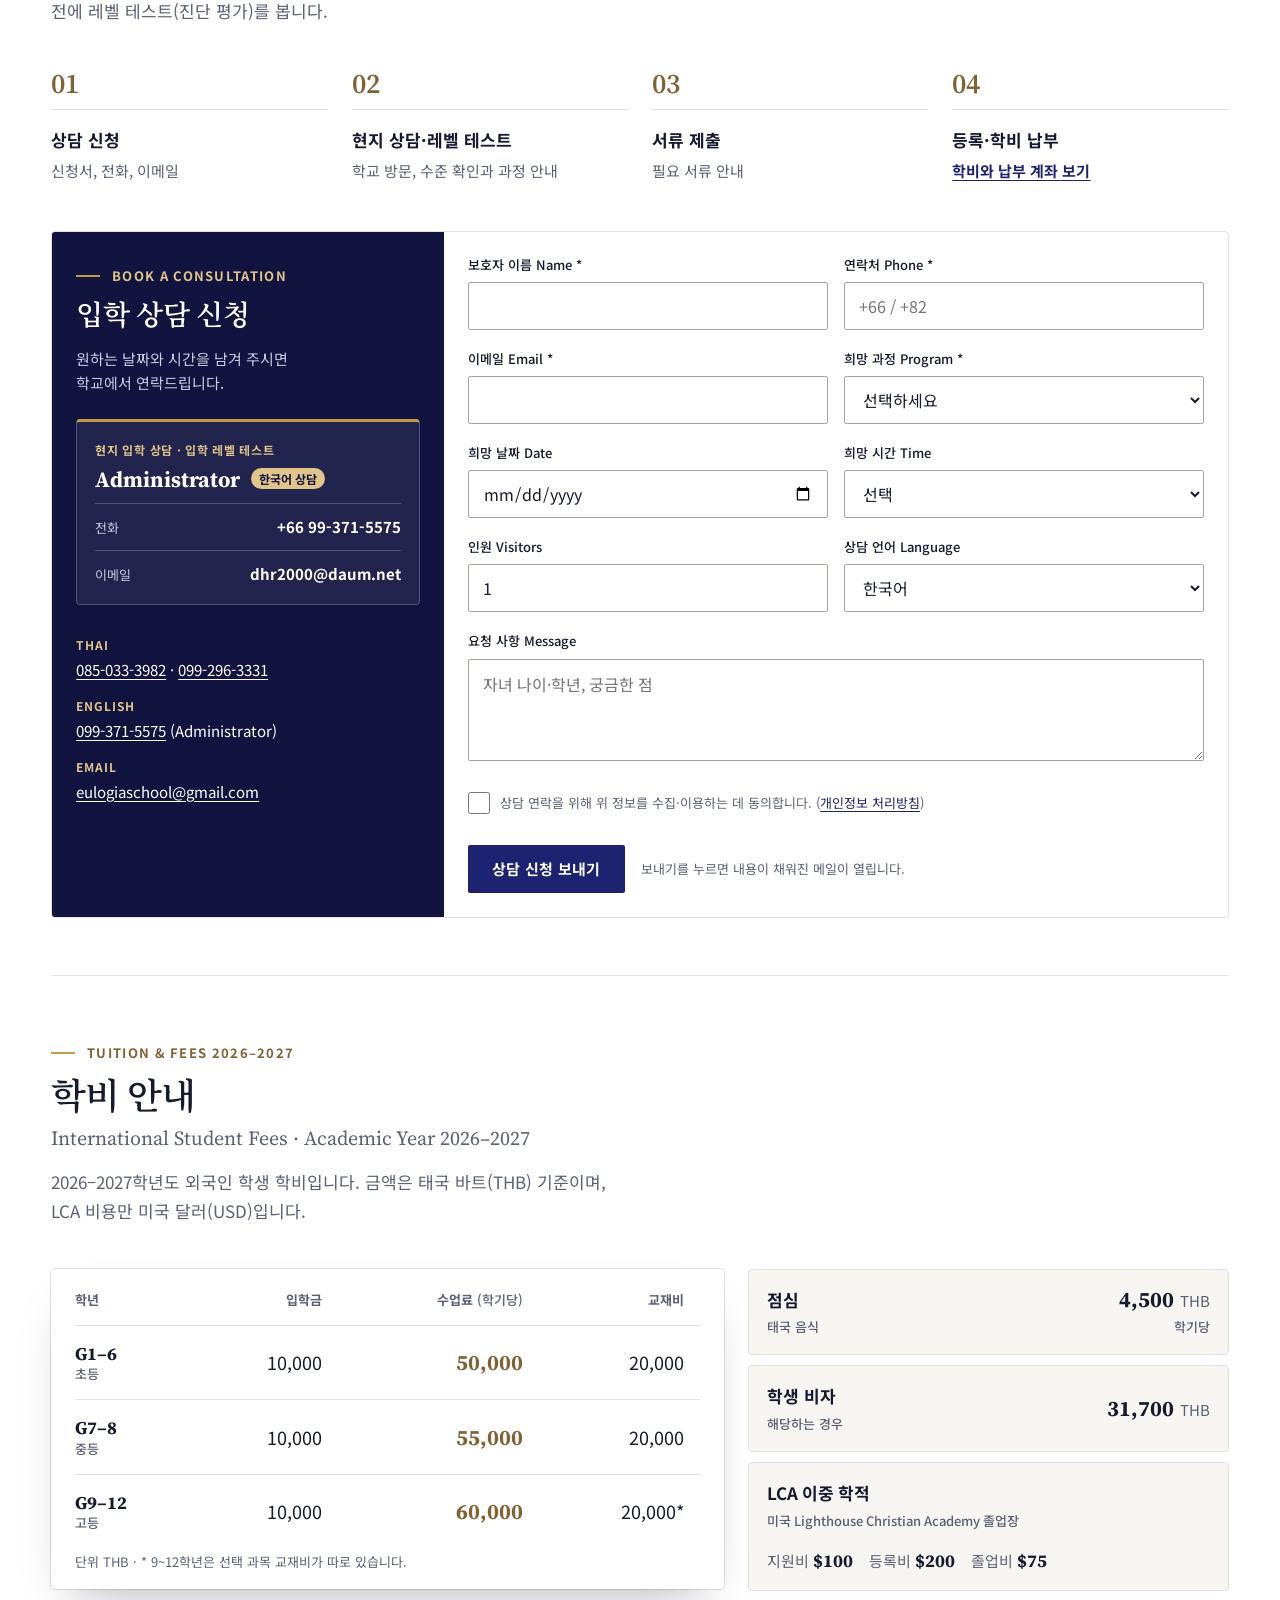
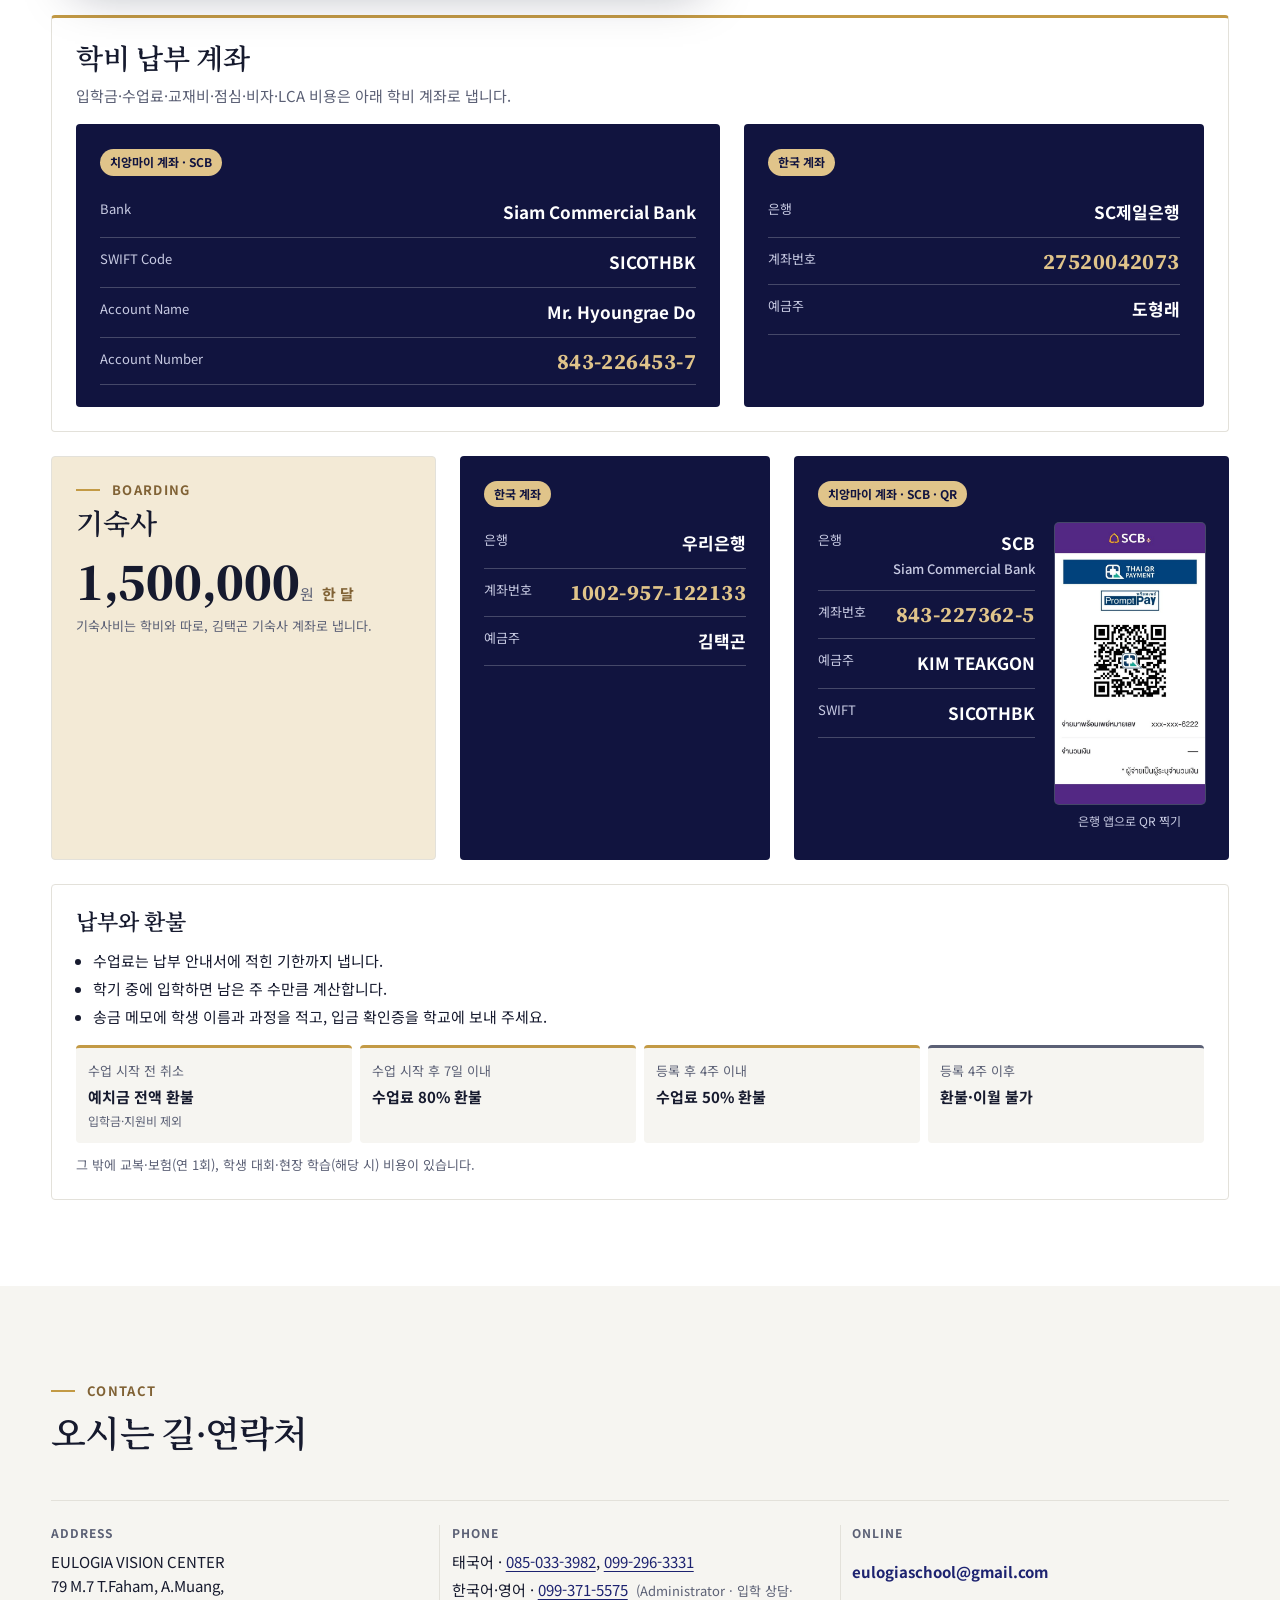
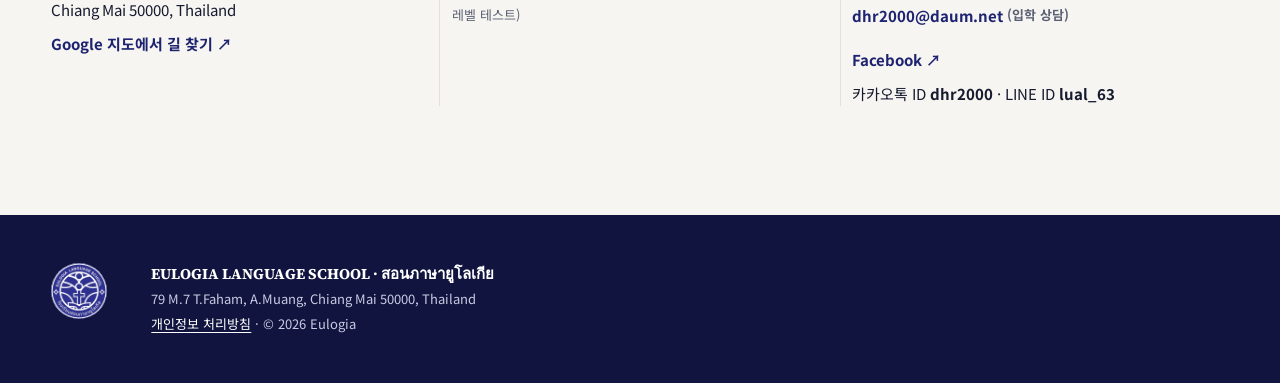
==== commit a36e84b5: "도메인 eulogia.co.kr 연결: CNAME 추가, 검색용·공유 주소와 404 페이지 경로를 새 도메인 기준으로 Co-Authored-By: Claude Opus 5.5 <n" ====
--- a/index.html
+++ b/index.html
@@ -7,7 +7,7 @@
 <meta name="claude:viewport-fit-sides" content="cover">
 <meta name="robots" content="noindex, nofollow">
 <meta name="description" content="치앙마이의 미국 교육과정 학교 율로기아. SOT·Abeka로 기초를 다지고 텍사스 현지 고교·블린 칼리지를 거쳐 텍사스 A&M 등 미국 대학으로. American curriculum school in Chiang Mai with a pathway to Texas and U.S. colleges.">
-<link rel="canonical" href="https://intoedu.github.io/Eulogia-International-School/">
+<link rel="canonical" href="https://eulogia.co.kr/">
 <meta name="theme-color" content="#11143f">
 <link rel="icon" href="assets/img/favicon-32.png" sizes="32x32" type="image/png">
 <link rel="apple-touch-icon" href="assets/img/apple-touch-icon.png">
@@ -15,11 +15,11 @@
 <meta property="og:site_name" content="Eulogia Chiang Mai">
 <meta property="og:title" content="치앙마이에서 텍사스, 그리고 미국 대학으로 · 율로기아">
 <meta property="og:description" content="미국 교육과정으로 기초를 다지고 텍사스 현지 고교와 블린 칼리지를 거쳐 텍사스 A&amp;M 등 미국 대학으로 이어지는 율로기아 진학 노선.">
-<meta property="og:image" content="https://intoedu.github.io/Eulogia-International-School/assets/img/og-image.jpg">
+<meta property="og:image" content="https://eulogia.co.kr/assets/img/og-image.jpg">
 <meta property="og:locale" content="ko_KR">
 <meta name="twitter:card" content="summary_large_image">
 <script type="application/ld+json">
-{"@context":"https://schema.org","@type":"School","name":"Eulogia Language School","alternateName":["Eulogia Chiang Mai","สอนภาษายูโลเกีย"],"url":"https://intoedu.github.io/Eulogia-International-School/","logo":"https://intoedu.github.io/Eulogia-International-School/assets/img/logo.jpg","foundingDate":"2013-08","telephone":"+66-85-033-3982","email":"eulogiaschool@gmail.com","address":{"@type":"PostalAddress","streetAddress":"79 M.7 T.Faham","addressLocality":"Mueang Chiang Mai","addressRegion":"Chiang Mai","postalCode":"50000","addressCountry":"TH"},"sameAs":["https://www.facebook.com/eulogiavisioncenter"]}
+{"@context":"https://schema.org","@type":"School","name":"Eulogia Language School","alternateName":["Eulogia Chiang Mai","สอนภาษายูโลเกีย"],"url":"https://eulogia.co.kr/","logo":"https://eulogia.co.kr/assets/img/logo.jpg","foundingDate":"2013-08","telephone":"+66-85-033-3982","email":"eulogiaschool@gmail.com","address":{"@type":"PostalAddress","streetAddress":"79 M.7 T.Faham","addressLocality":"Mueang Chiang Mai","addressRegion":"Chiang Mai","postalCode":"50000","addressCountry":"TH"},"sameAs":["https://www.facebook.com/eulogiavisioncenter"]}
 </script>
 <link rel="preconnect" href="https://fonts.googleapis.com">
 <link rel="preconnect" href="https://fonts.gstatic.com" crossorigin>
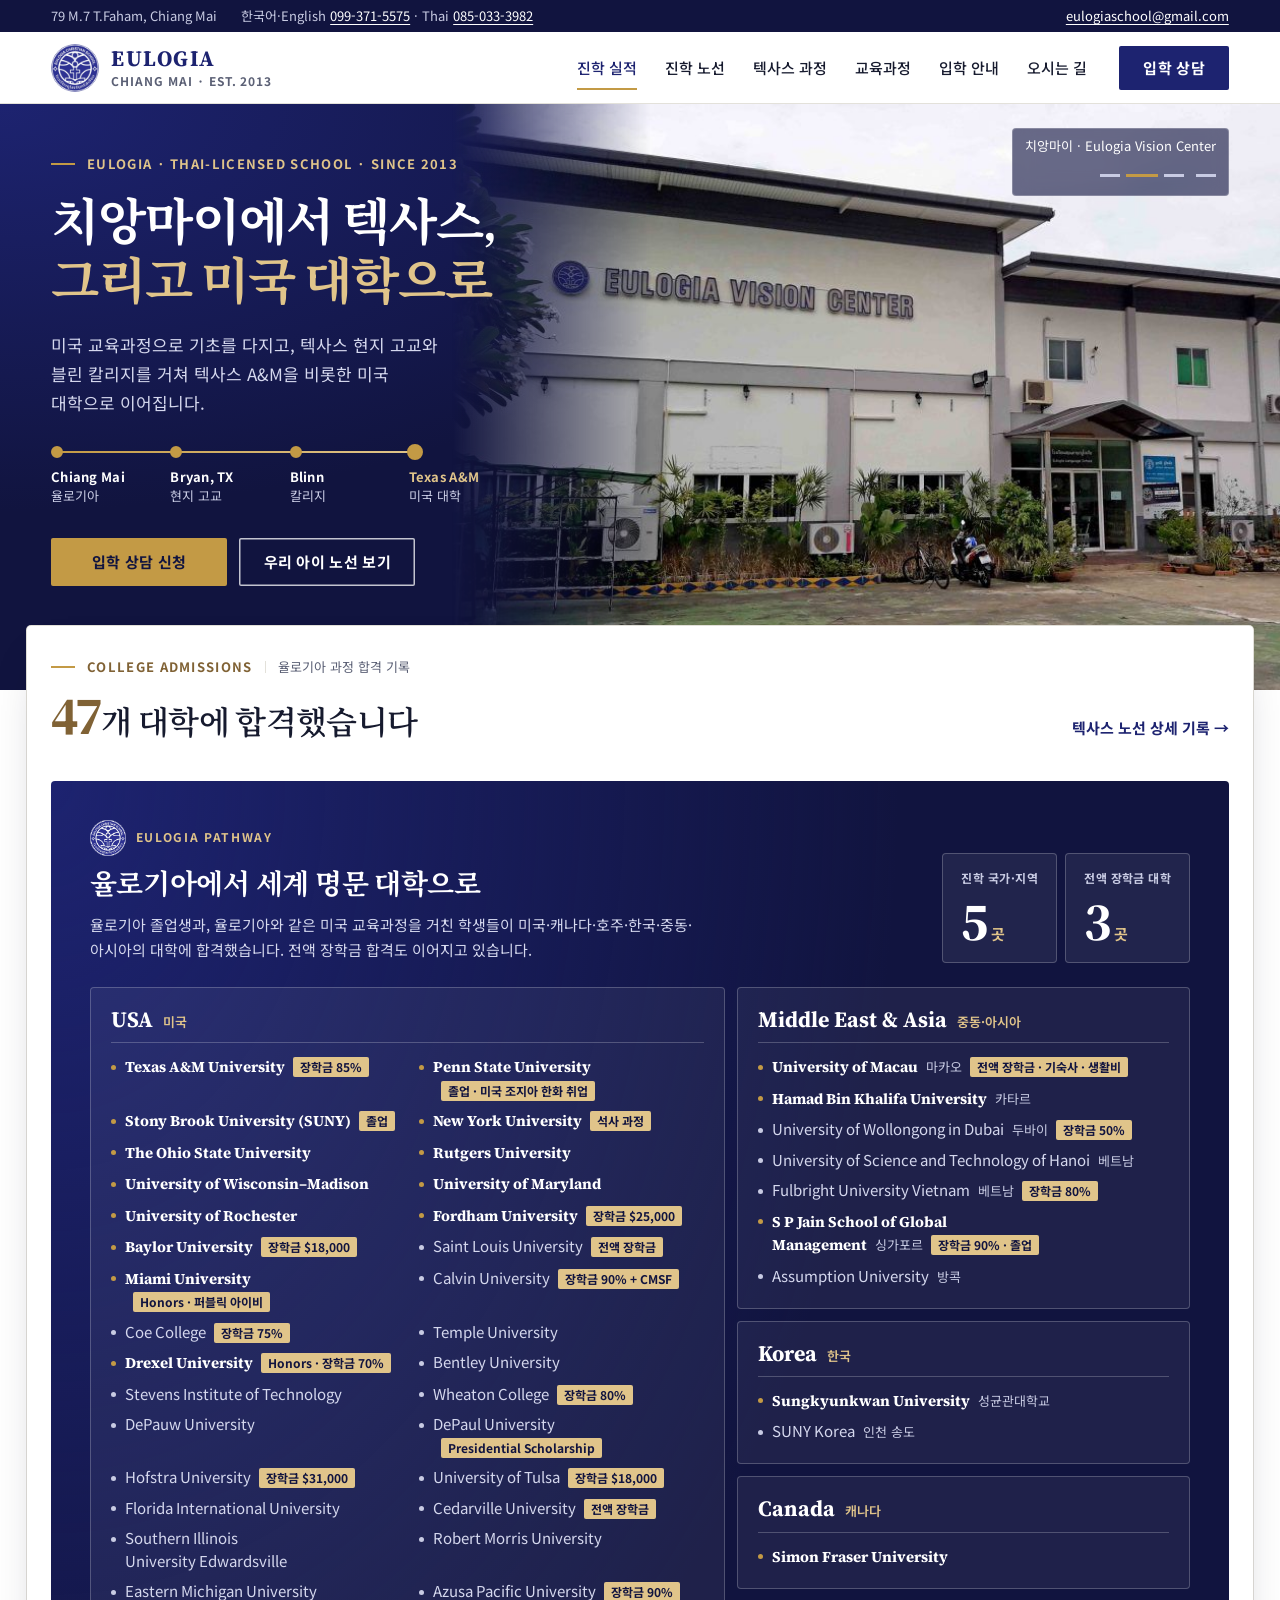
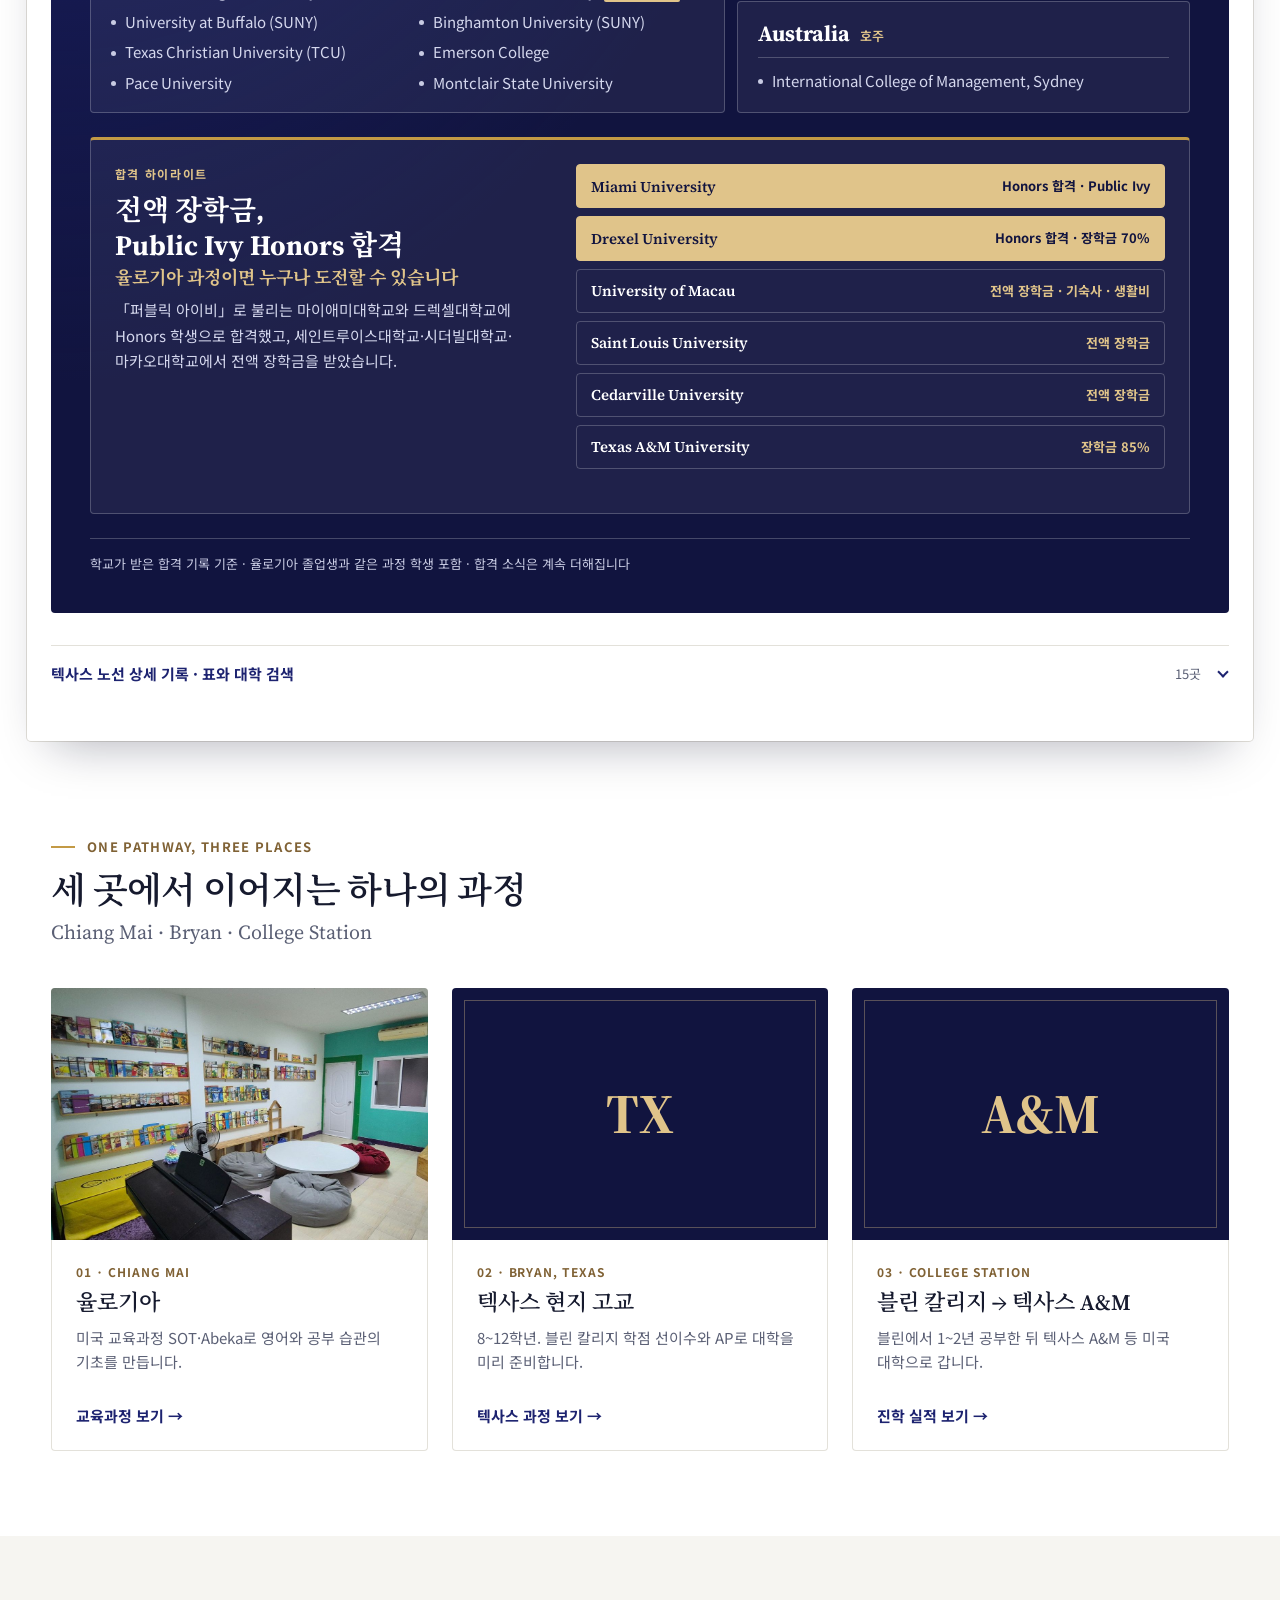
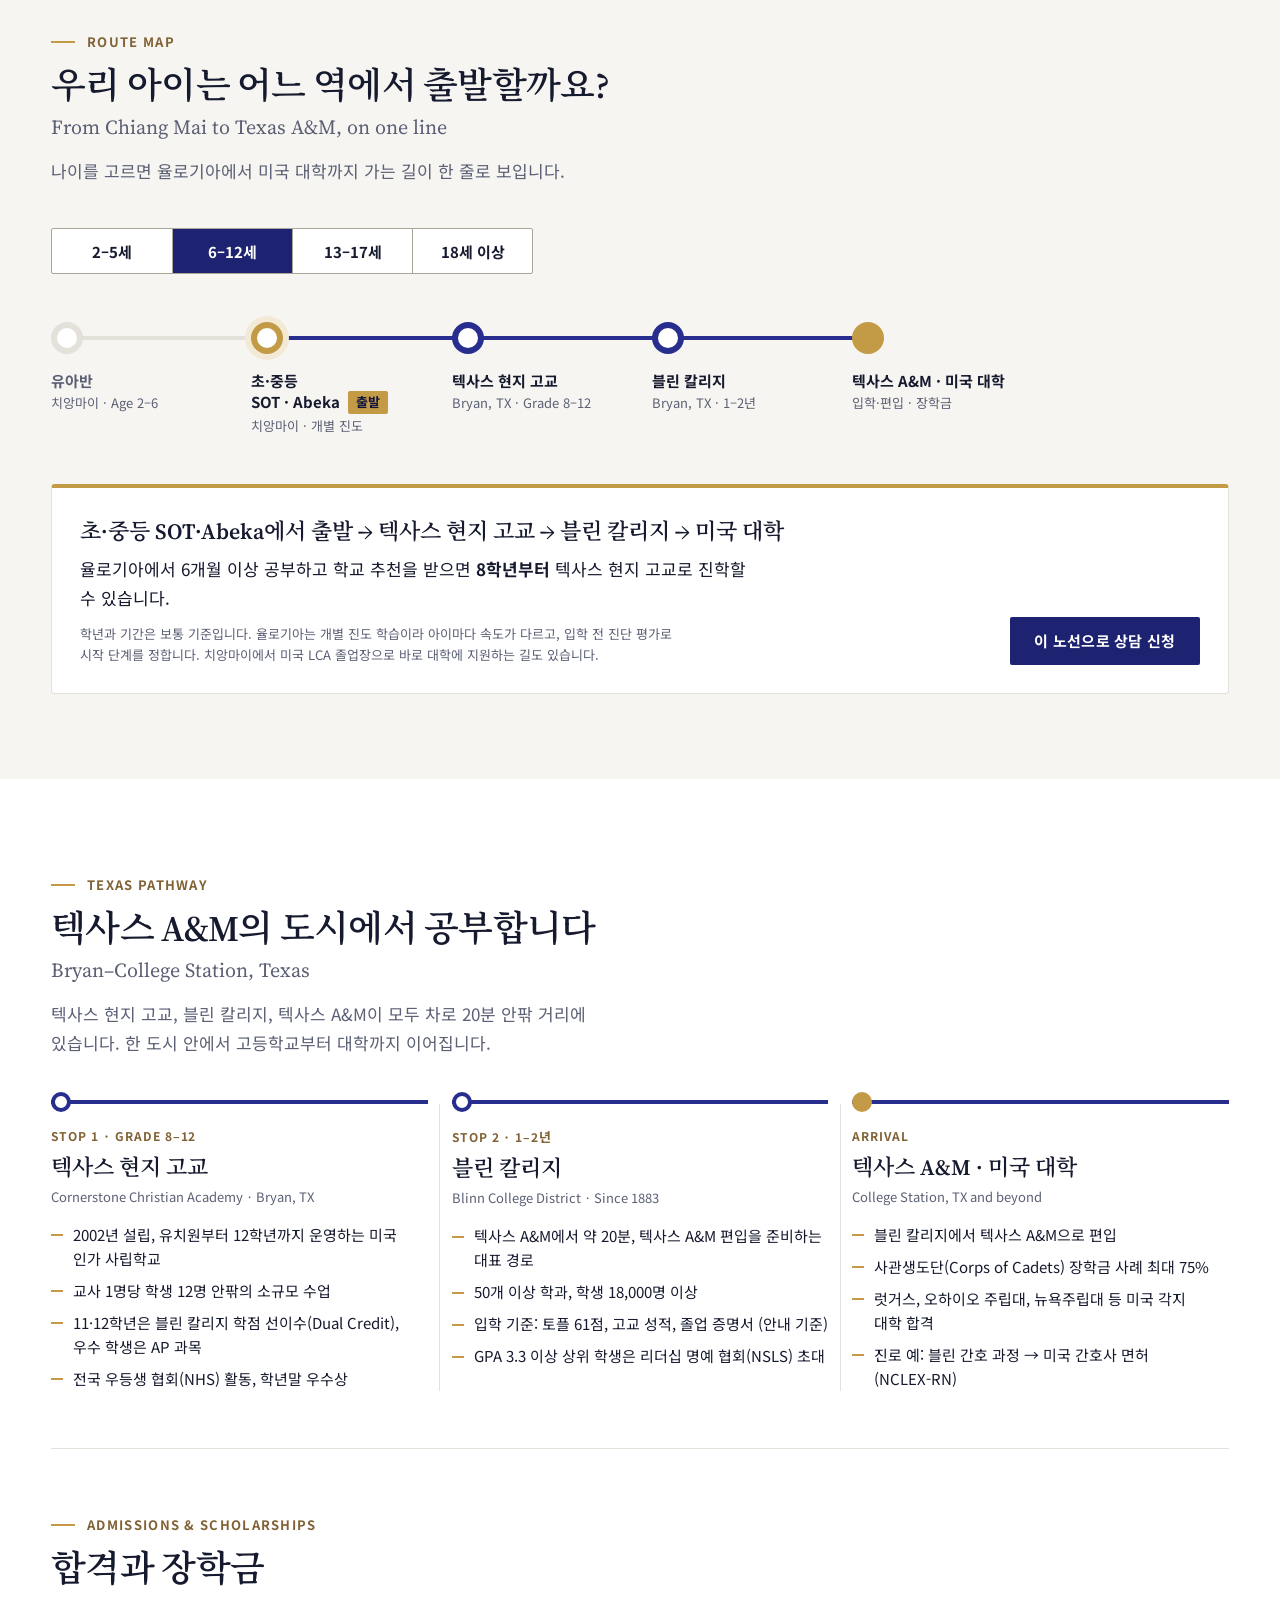
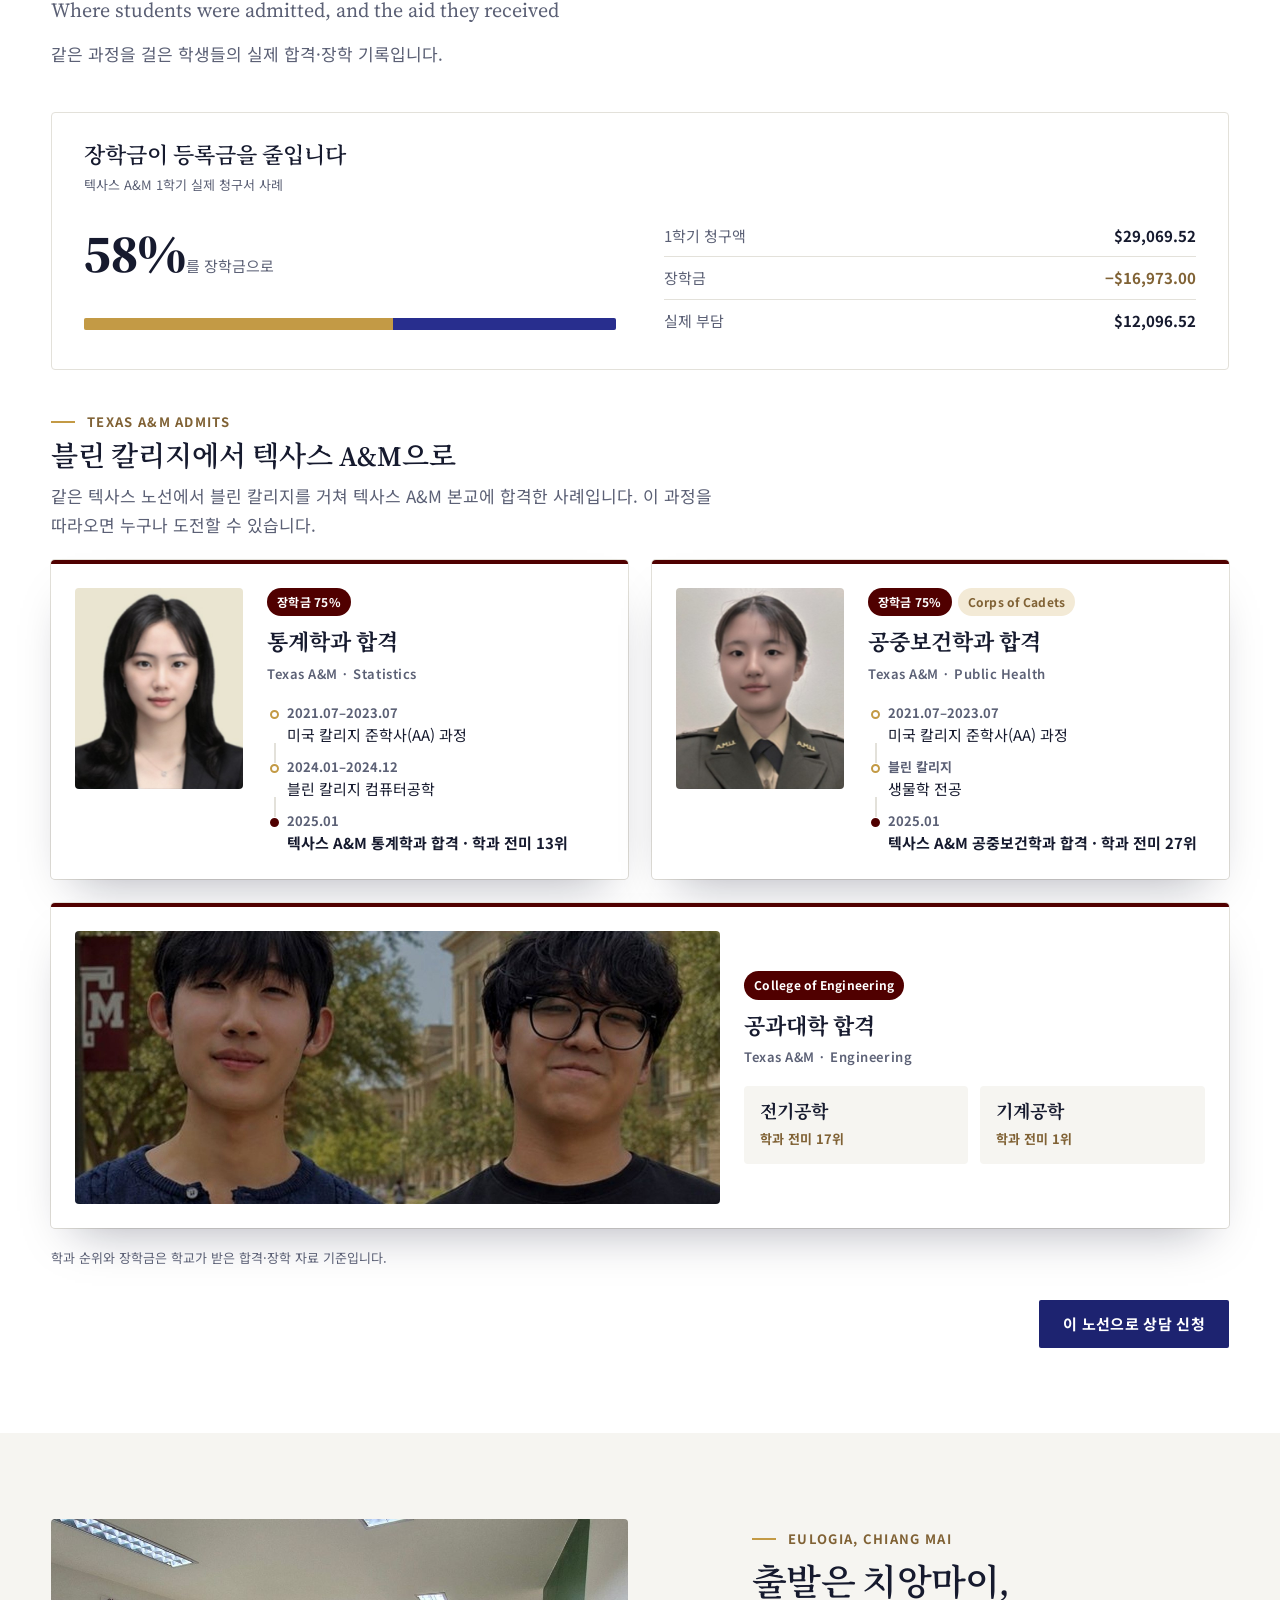
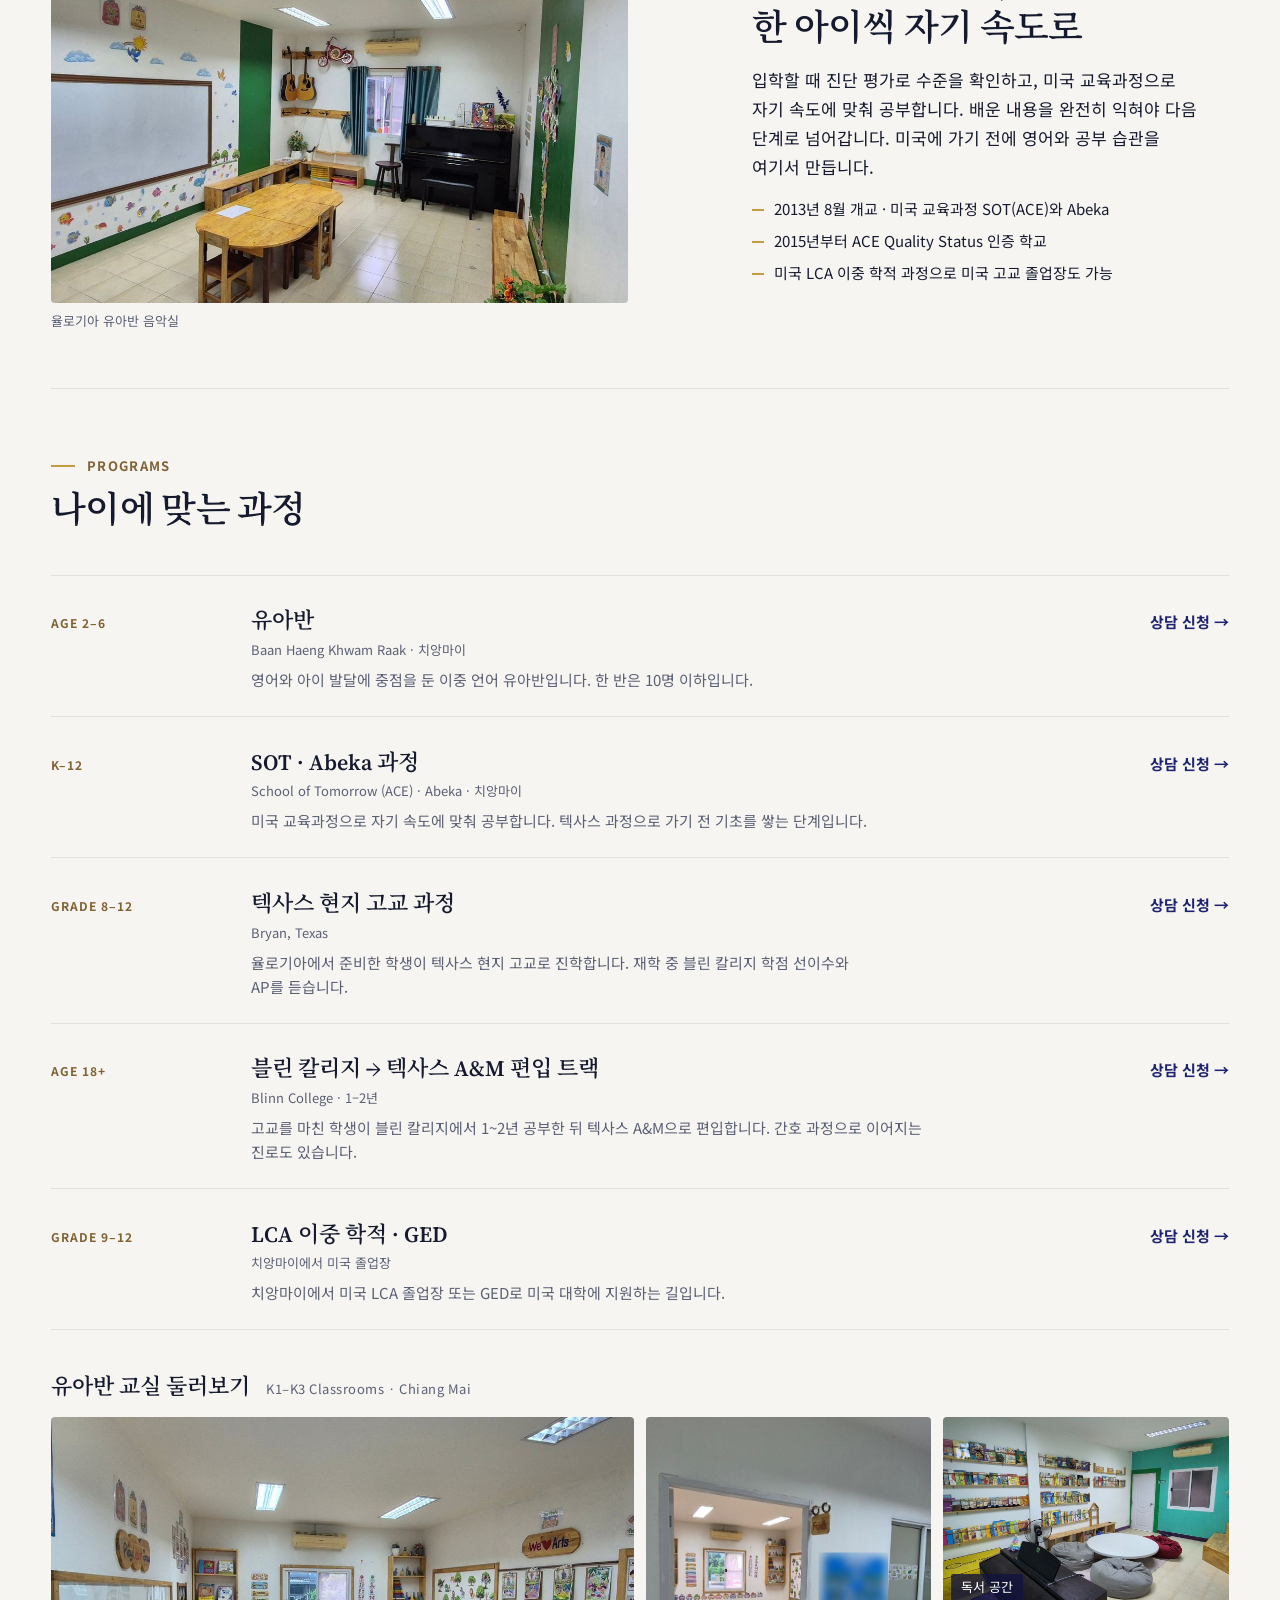
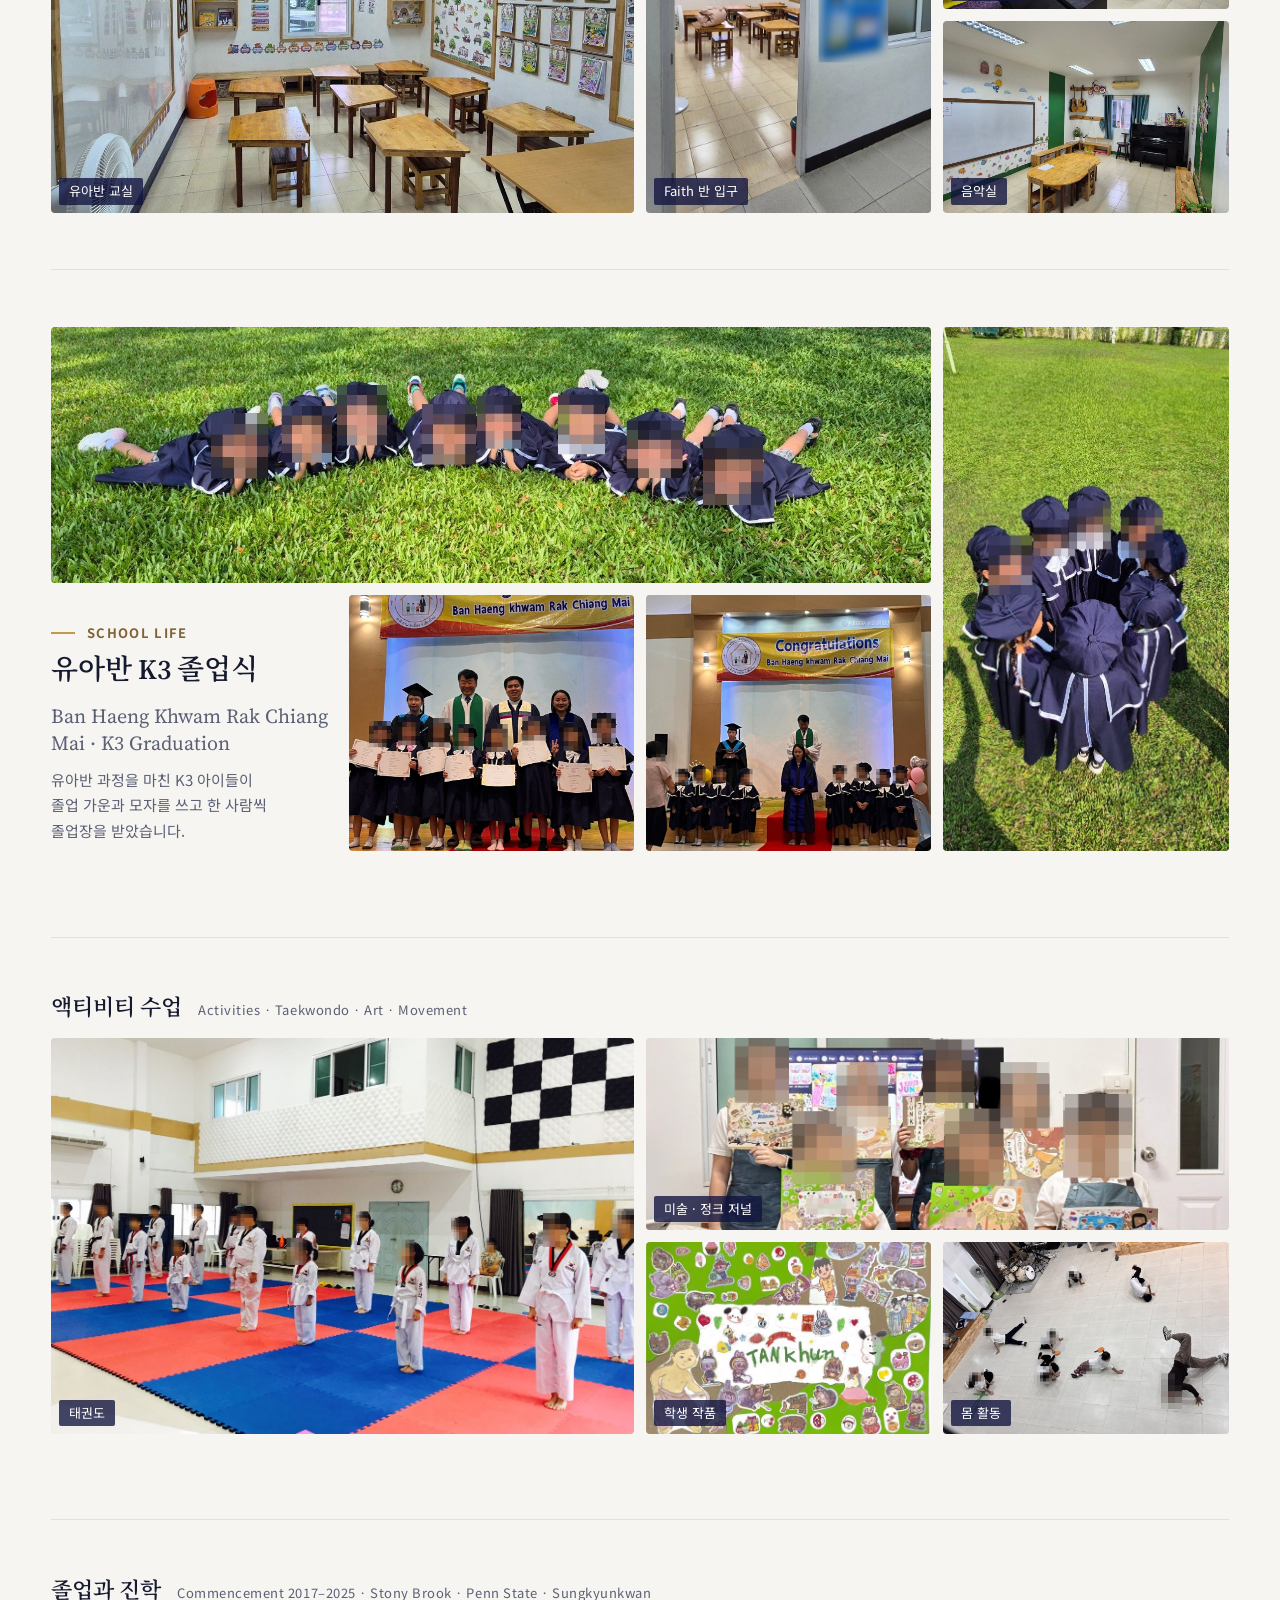
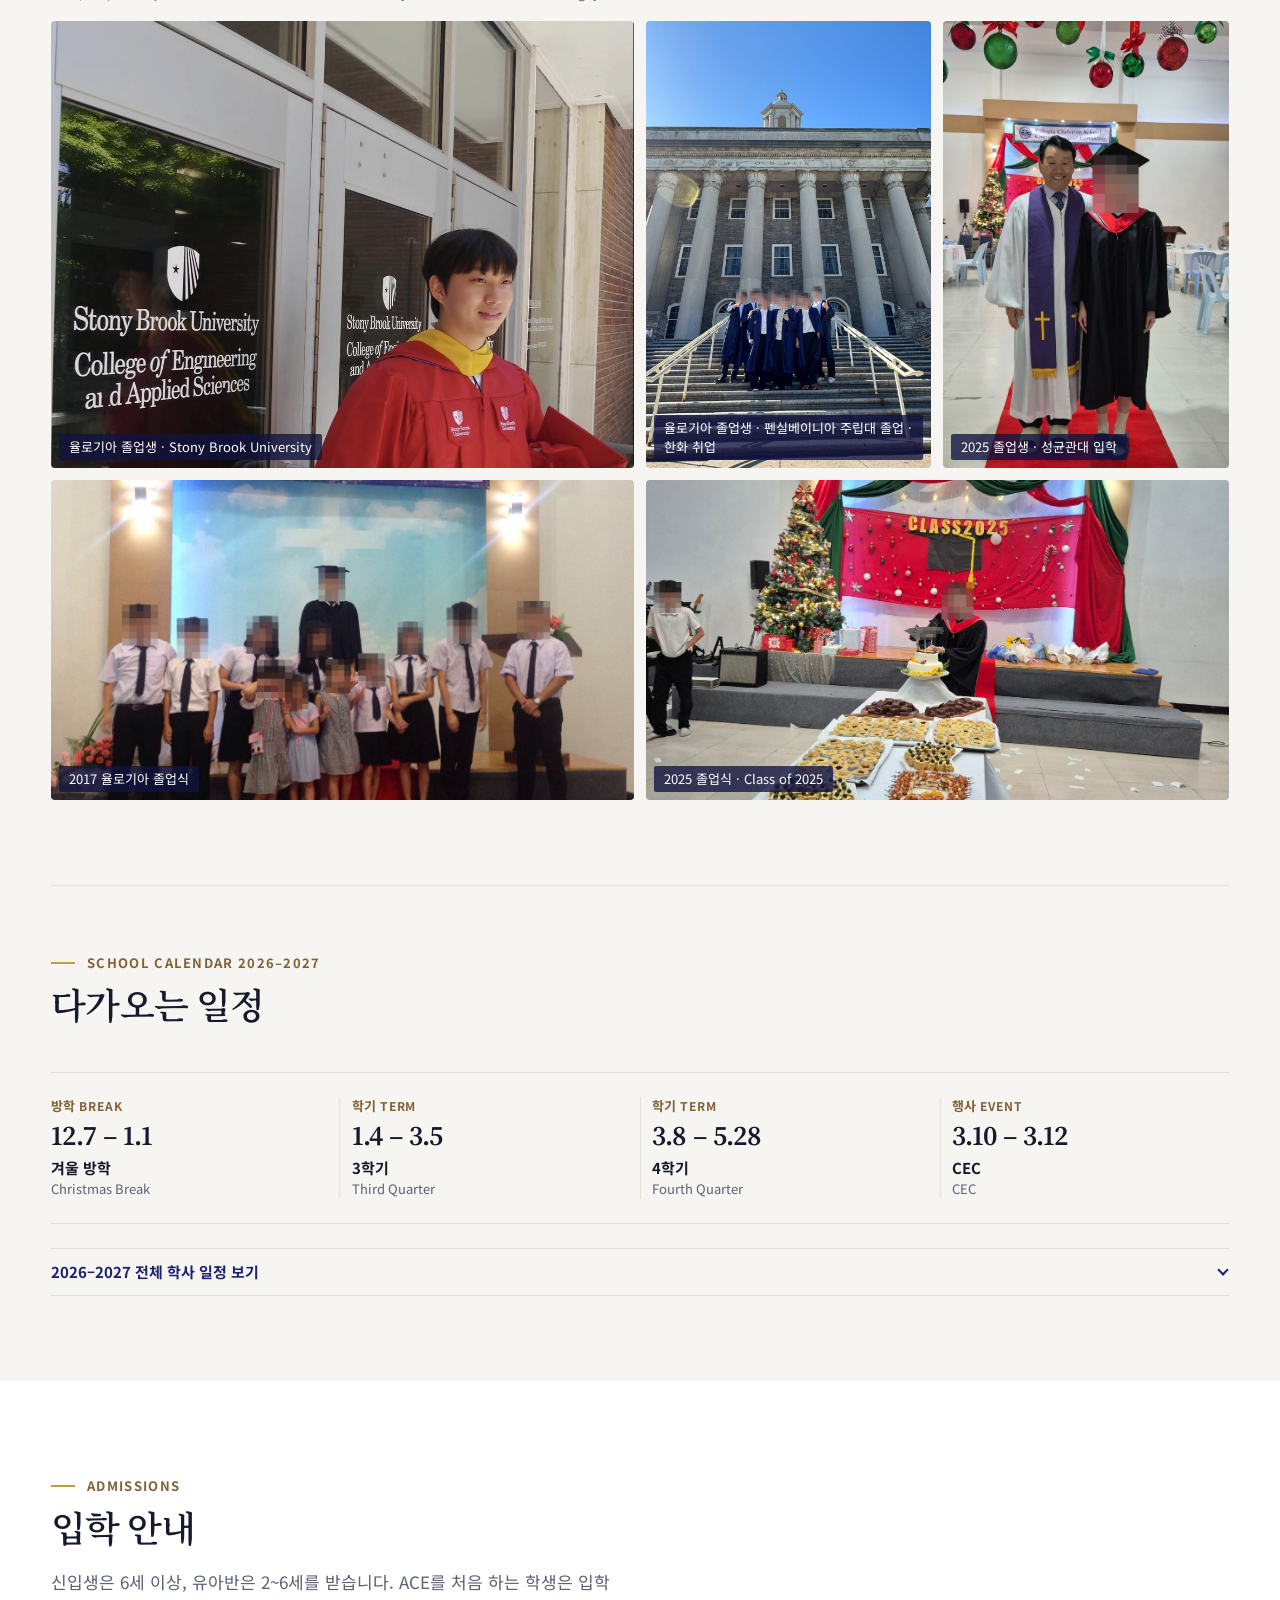
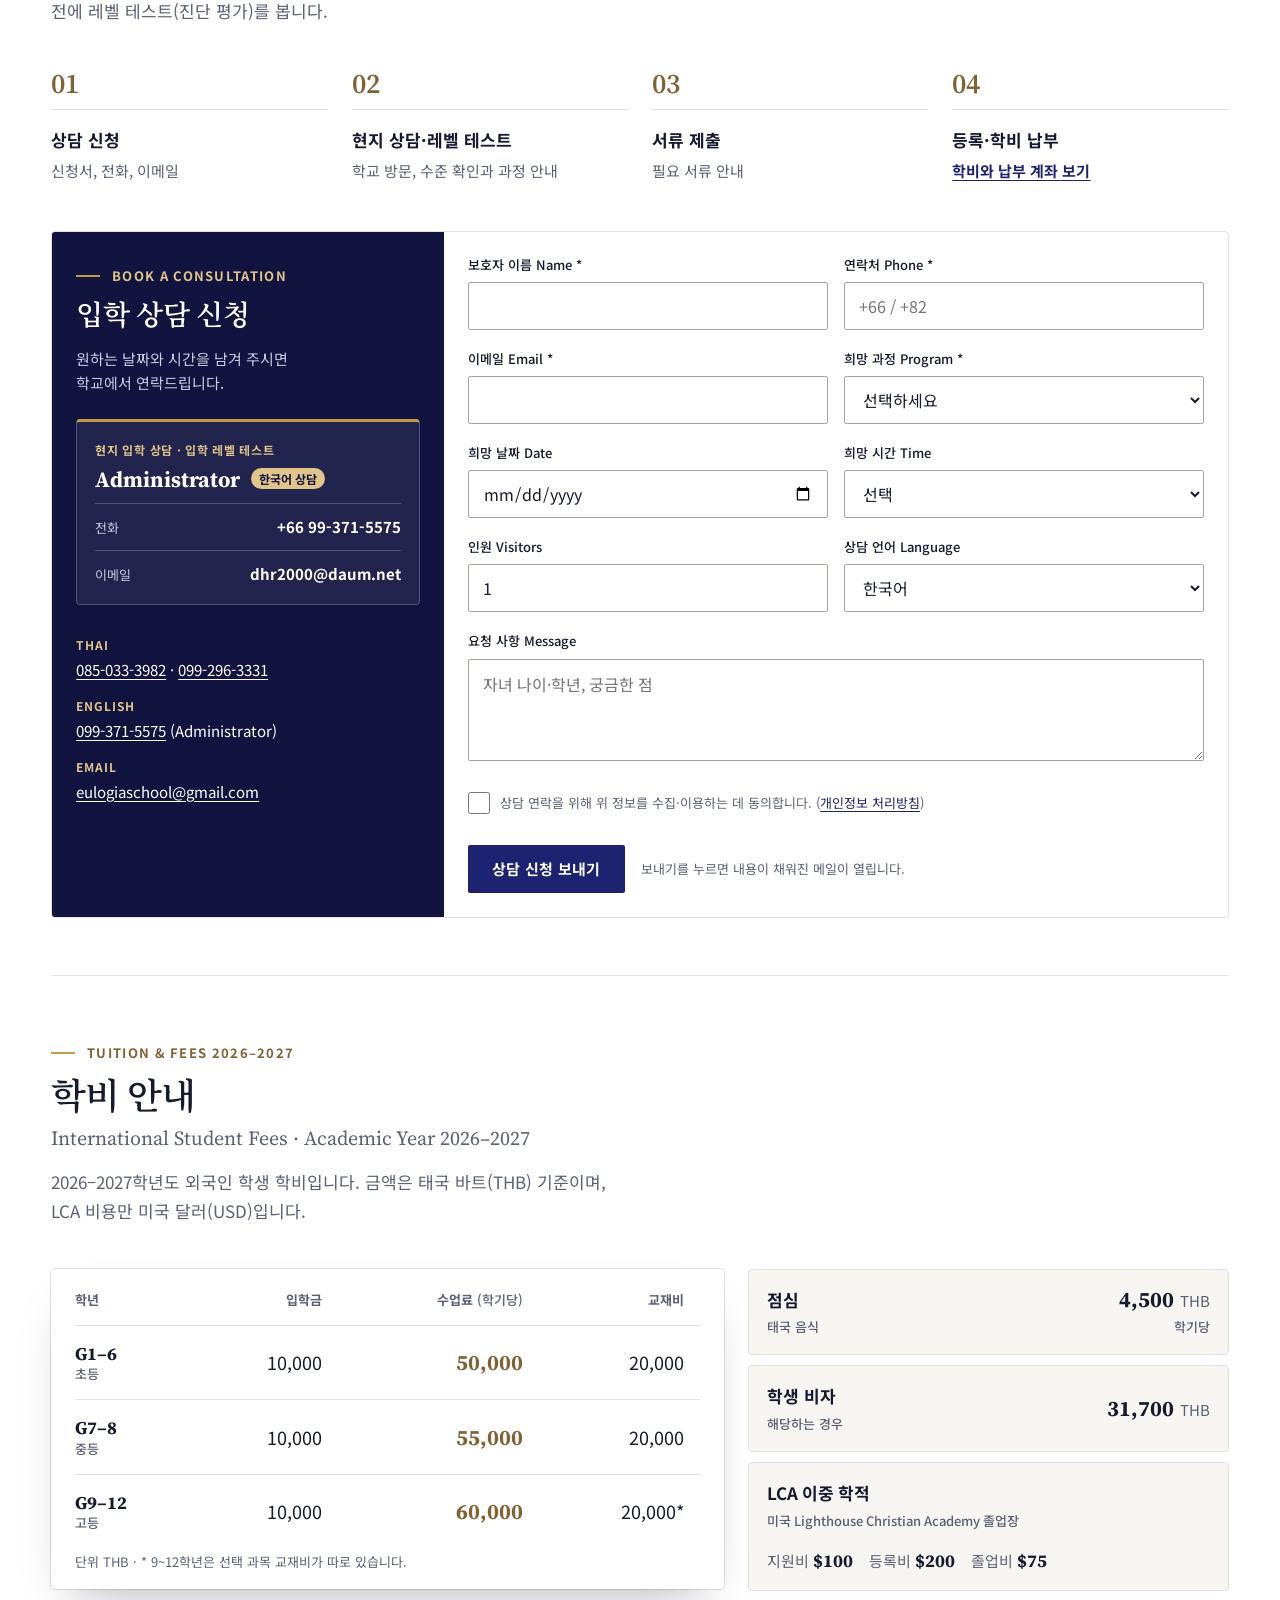
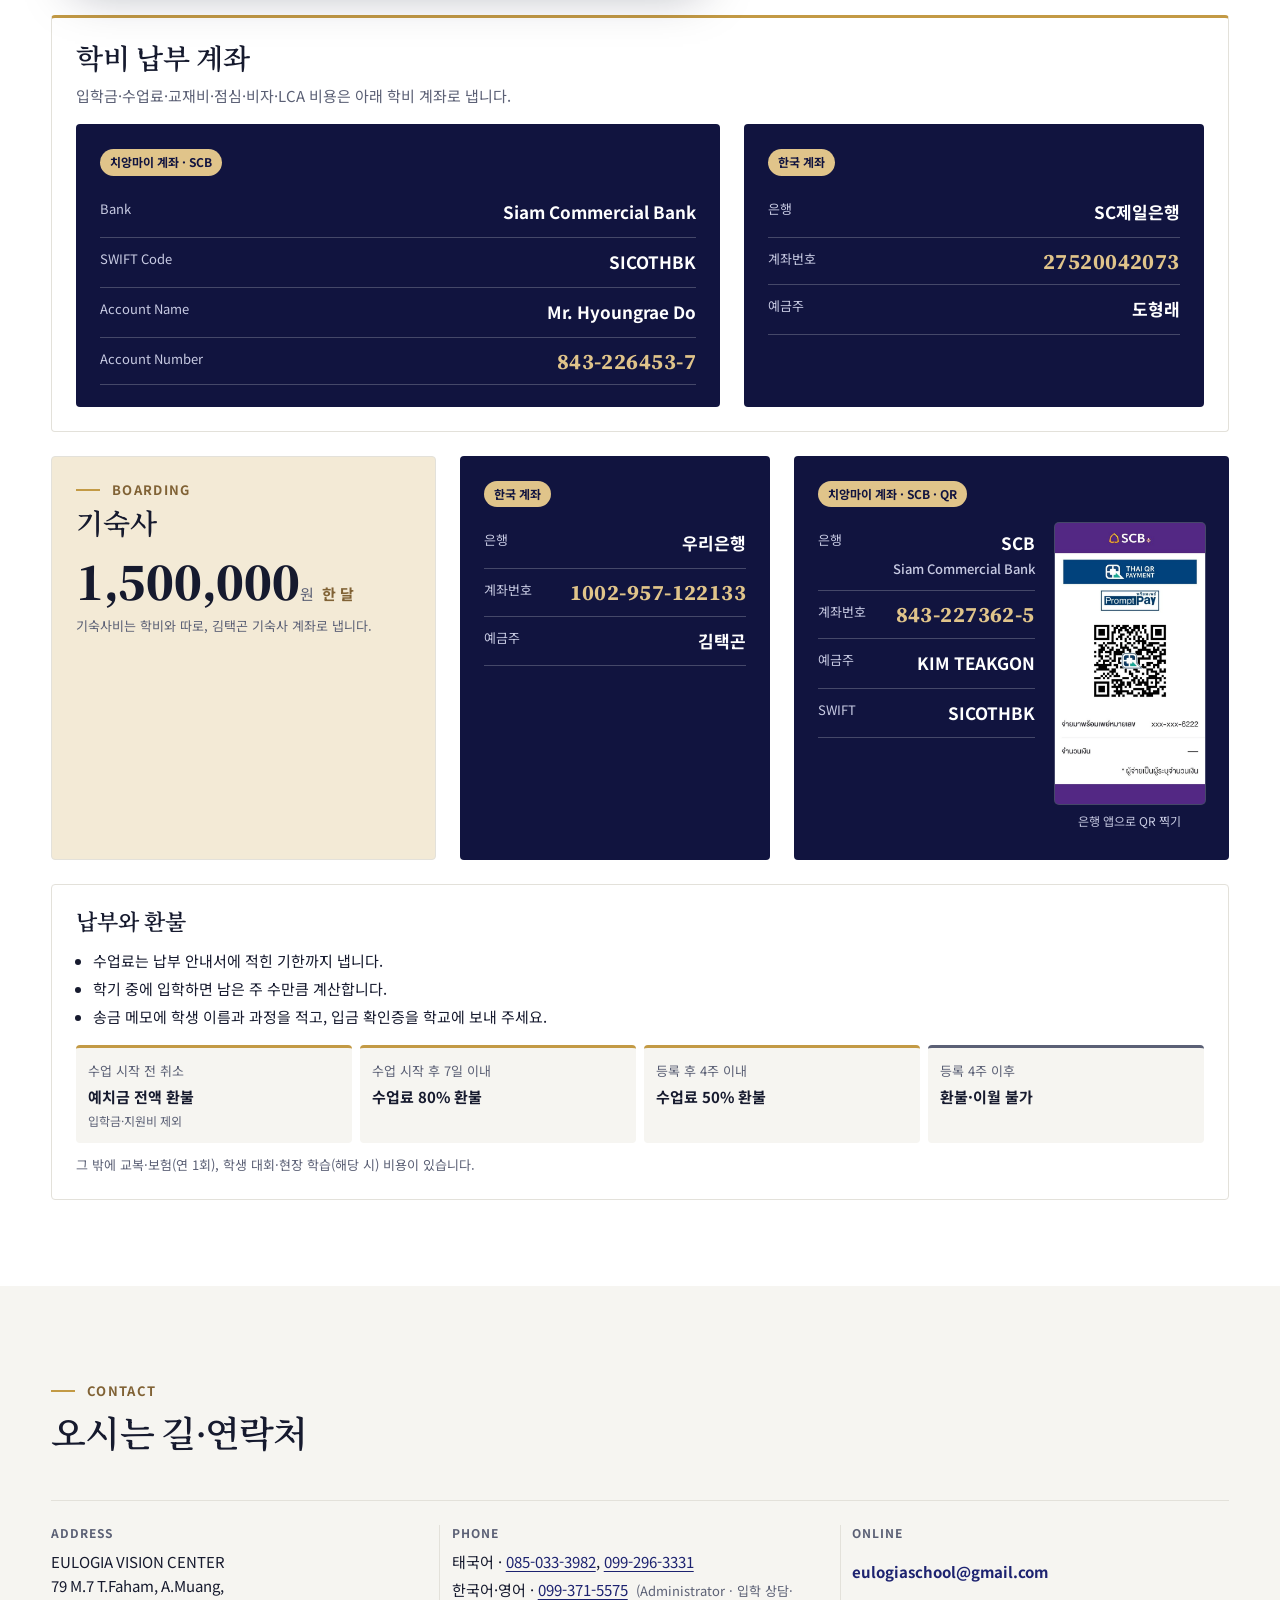
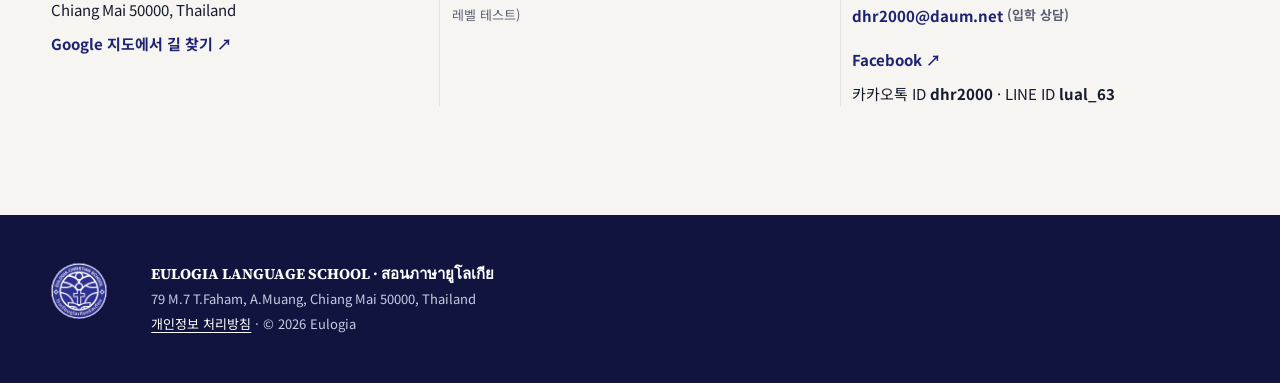
==== commit 403e3cf2: "새 교표(EULOGIA CHRISTIAN SCHOOL)로 로고·파비콘·홈 화면 아이콘 교체, 공유 미리보기 이미지 새로 생성, 「초안」 표시 삭제 Co-Authored-By: Cl" ====
--- a/index.html
+++ b/index.html
@@ -2,6 +2,7 @@
 <html lang="ko">
 <head>
 <meta charset="utf-8">
+<script>if(location.protocol==="http:"&&/(^|\.)eulogia\.co\.kr$/.test(location.hostname))location.replace("https://"+location.host+location.pathname+location.search+location.hash);</script>
 <meta name="viewport" content="width=device-width, initial-scale=1, viewport-fit=cover">
 <title>Eulogia Chiang Mai · 율로기아 치앙마이</title>
 <meta name="claude:viewport-fit-sides" content="cover">
@@ -25,7 +26,7 @@
 <link rel="preconnect" href="https://fonts.gstatic.com" crossorigin>
 <link rel="stylesheet" href="https://fonts.googleapis.com/css2?family=Noto+Sans+KR:wght@400..700&family=Noto+Serif+KR:wght@600..700&family=Source+Serif+4:opsz,wght@36,400..700&display=swap">
 <link rel="preload" as="image" href="assets/img/k-classroom.jpg">
-<link rel="stylesheet" href="assets/css/style.css?v=20261113i">
+<link rel="stylesheet" href="assets/css/style.css?v=20261117a">
 </head>
 <body>
 <a class="skip" href="#main">본문으로 건너뛰기</a>
@@ -35,14 +36,13 @@
     <span class="u-addr" lang="en">79 M.7 T.Faham, Chiang Mai</span>
     <span class="u-tel">한국어·English <a href="tel:+66993715575">099-371-5575</a> · Thai <a href="tel:+66850333982">085-033-3982</a></span>
     <span class="u-mail"><a href="mailto:eulogiaschool@gmail.com">eulogiaschool@gmail.com</a></span>
-    <p class="draft"><b class="draft-tag">초안</b> 사진과 일부 수치는 확인 후 교체</p>
   </div>
 </div>
 
 <header class="masthead">
   <div class="wrap">
     <a class="crest" href="#main" aria-label="Eulogia Chiang Mai 처음으로">
-      <img src="assets/img/logo.jpg" alt="Eulogia 교표" width="48" height="48">
+      <img src="assets/img/logo.jpg" alt="Eulogia Christian School 교표" width="48" height="48">
       <span class="crest-txt"><b>EULOGIA</b><small lang="en">Chiang Mai · Est. 2013</small></span>
     </a>
     <nav class="menu" aria-label="주 메뉴">
@@ -724,7 +724,7 @@
   <a href="https://www.google.com/maps/search/?api=1&amp;query=79+Moo+7+Fa+Ham+Mueang+Chiang+Mai+50000" target="_blank" rel="noopener">길 찾기</a>
 </nav>
 
-<script src="assets/js/data.js?v=20261113i"></script>
-<script src="assets/js/main.js?v=20261113i"></script>
+<script src="assets/js/data.js?v=20261117a"></script>
+<script src="assets/js/main.js?v=20261117a"></script>
 </body>
 </html>
--- a/assets/css/style.css
+++ b/assets/css/style.css
@@ -1210,3 +1210,7 @@
 
 .spot h4 > span:not(.nw) { display: block; }
 .spot h4 .nw { display: inline; margin: 0; font: inherit; color: inherit; }
+
+/* 초안 표시 삭제 후: 이메일을 오른쪽 끝으로, 휴대폰에서는 빈 띠 숨김 */
+.utility .u-mail { margin-left: auto; }
+@media (max-width: 599px) { .utility { display: none; } }
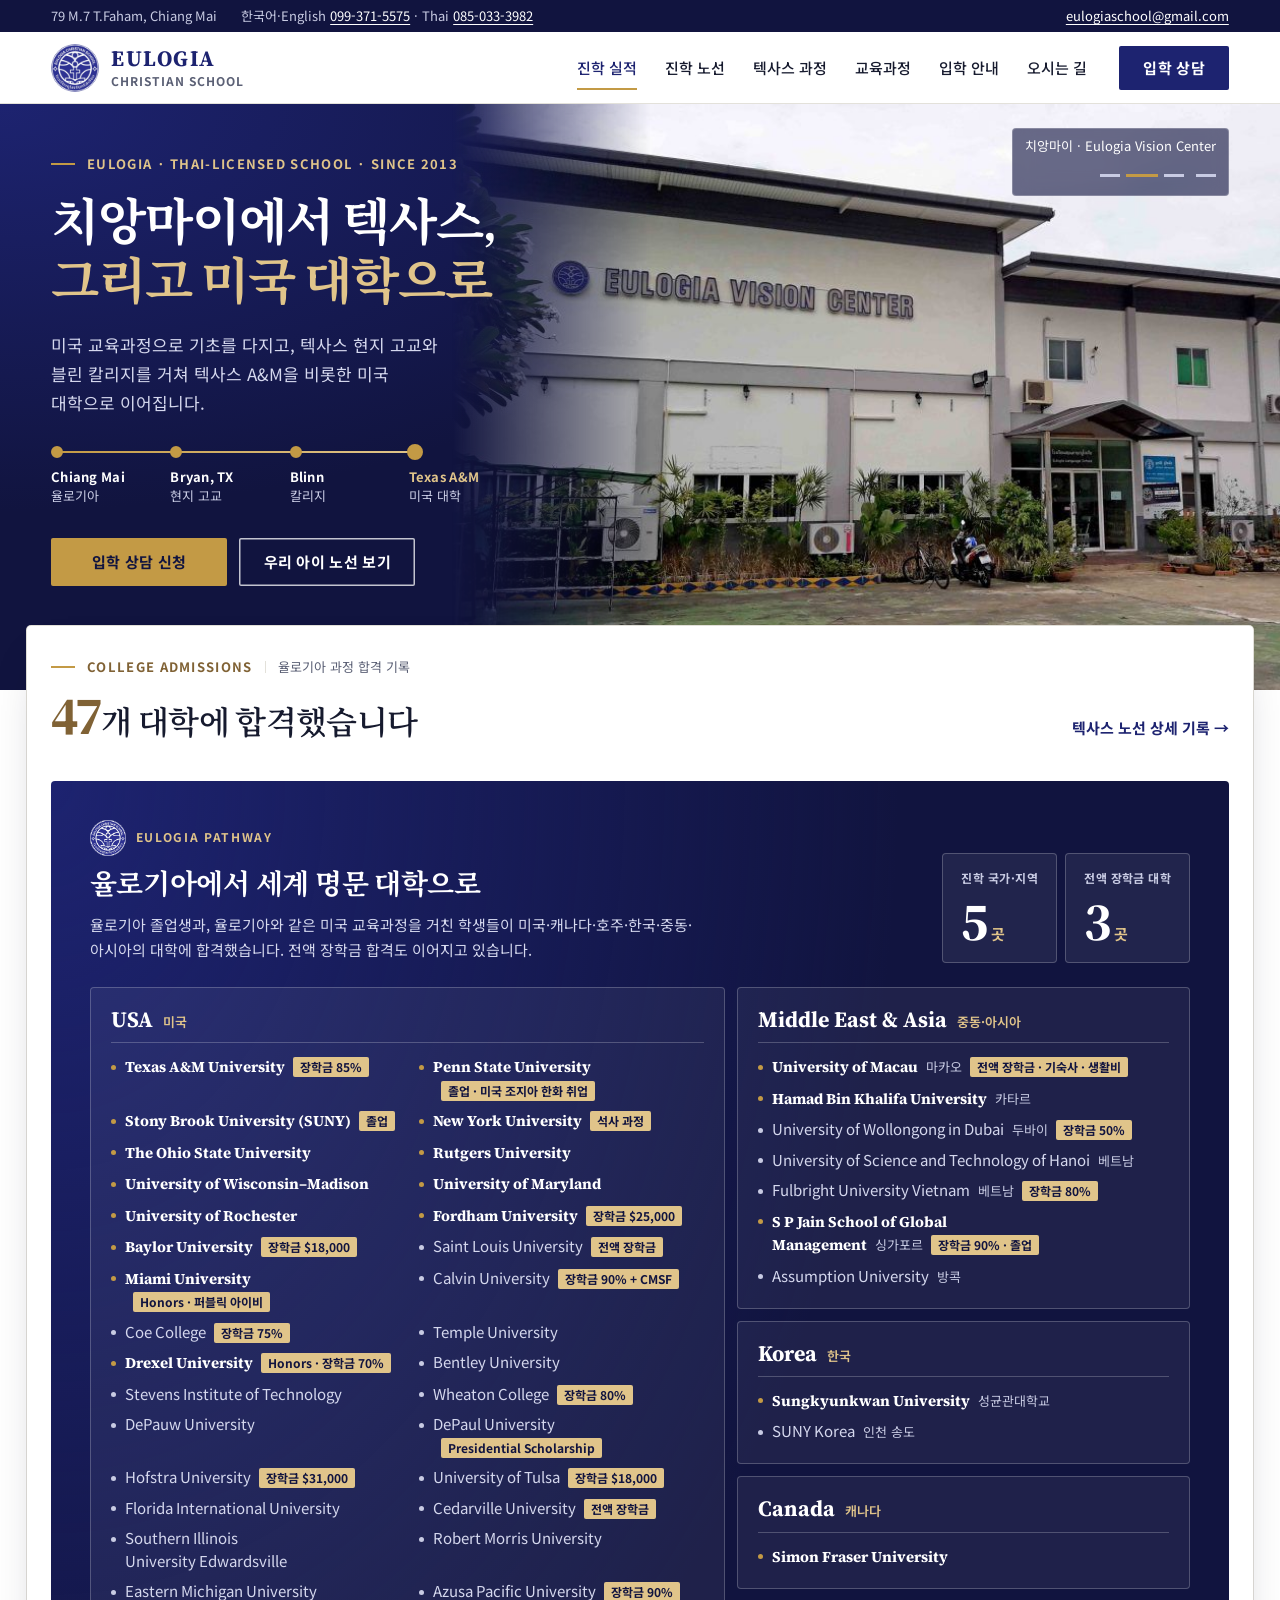
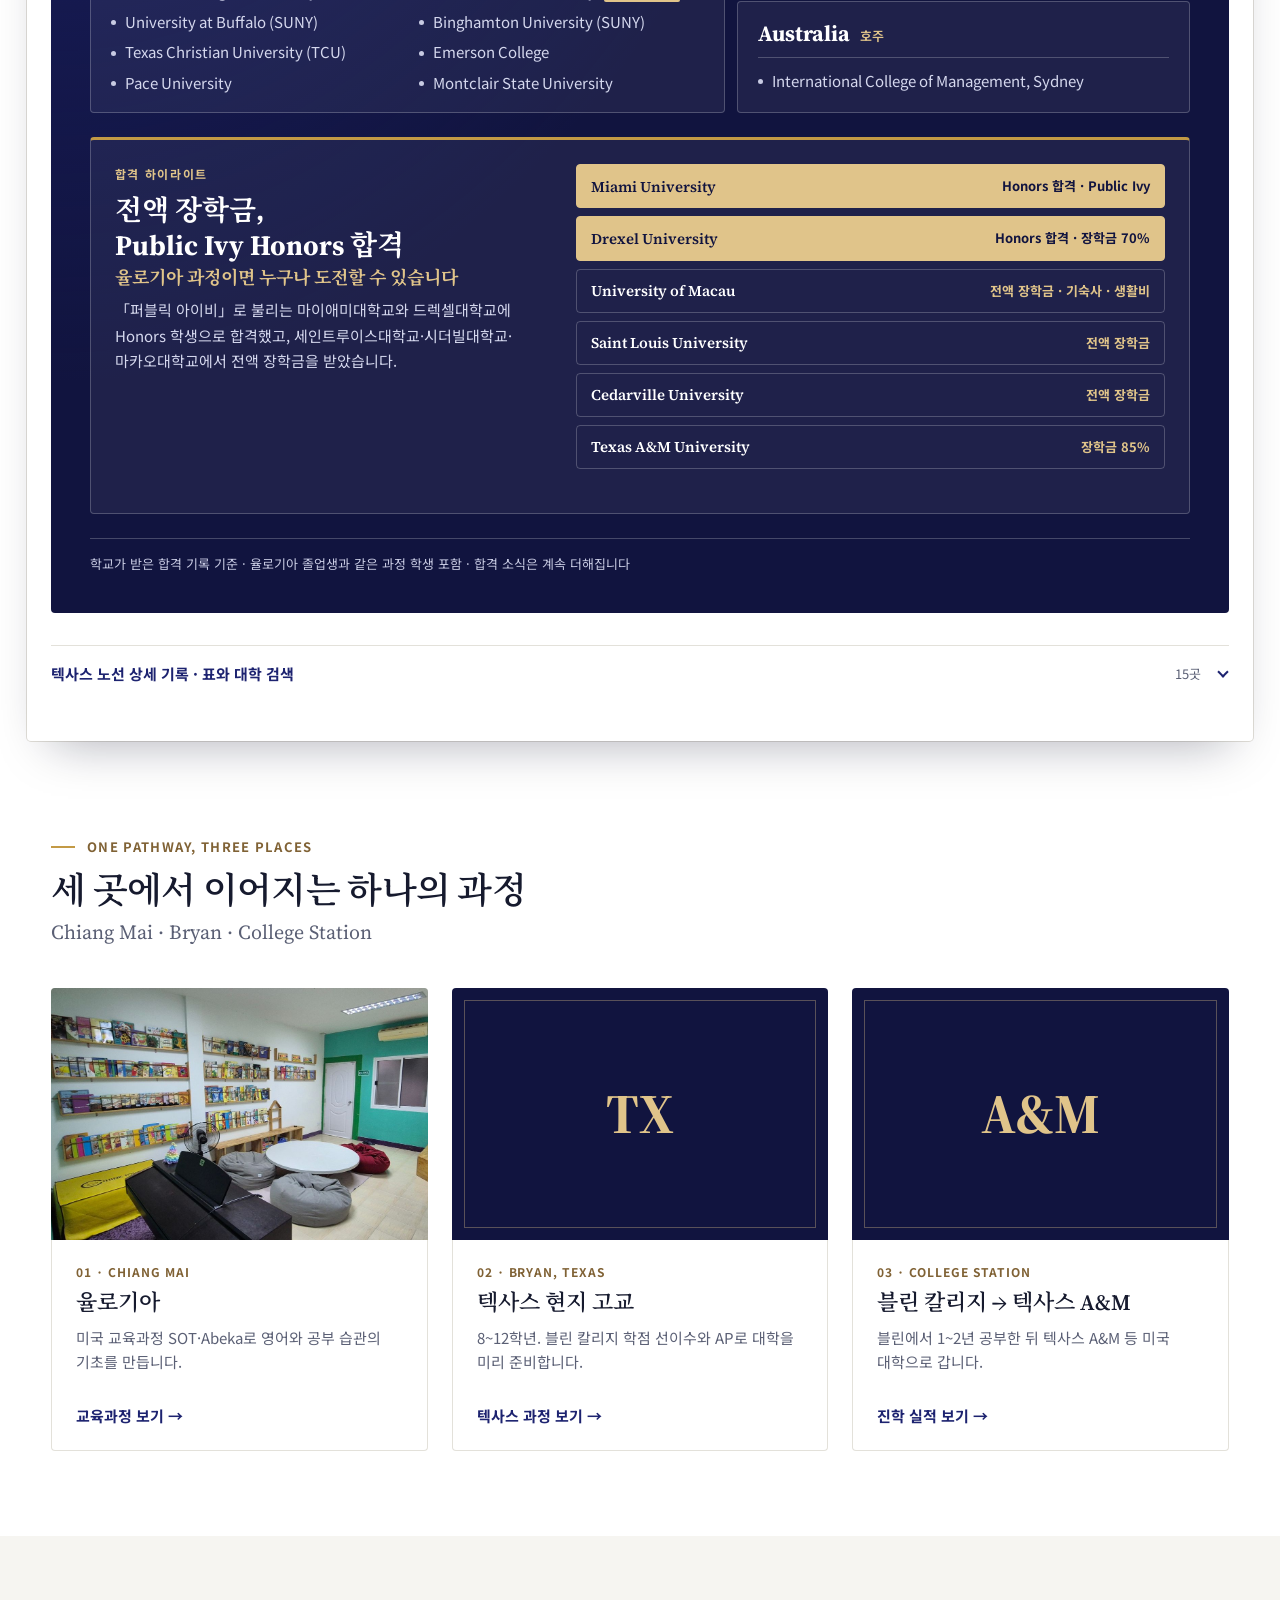
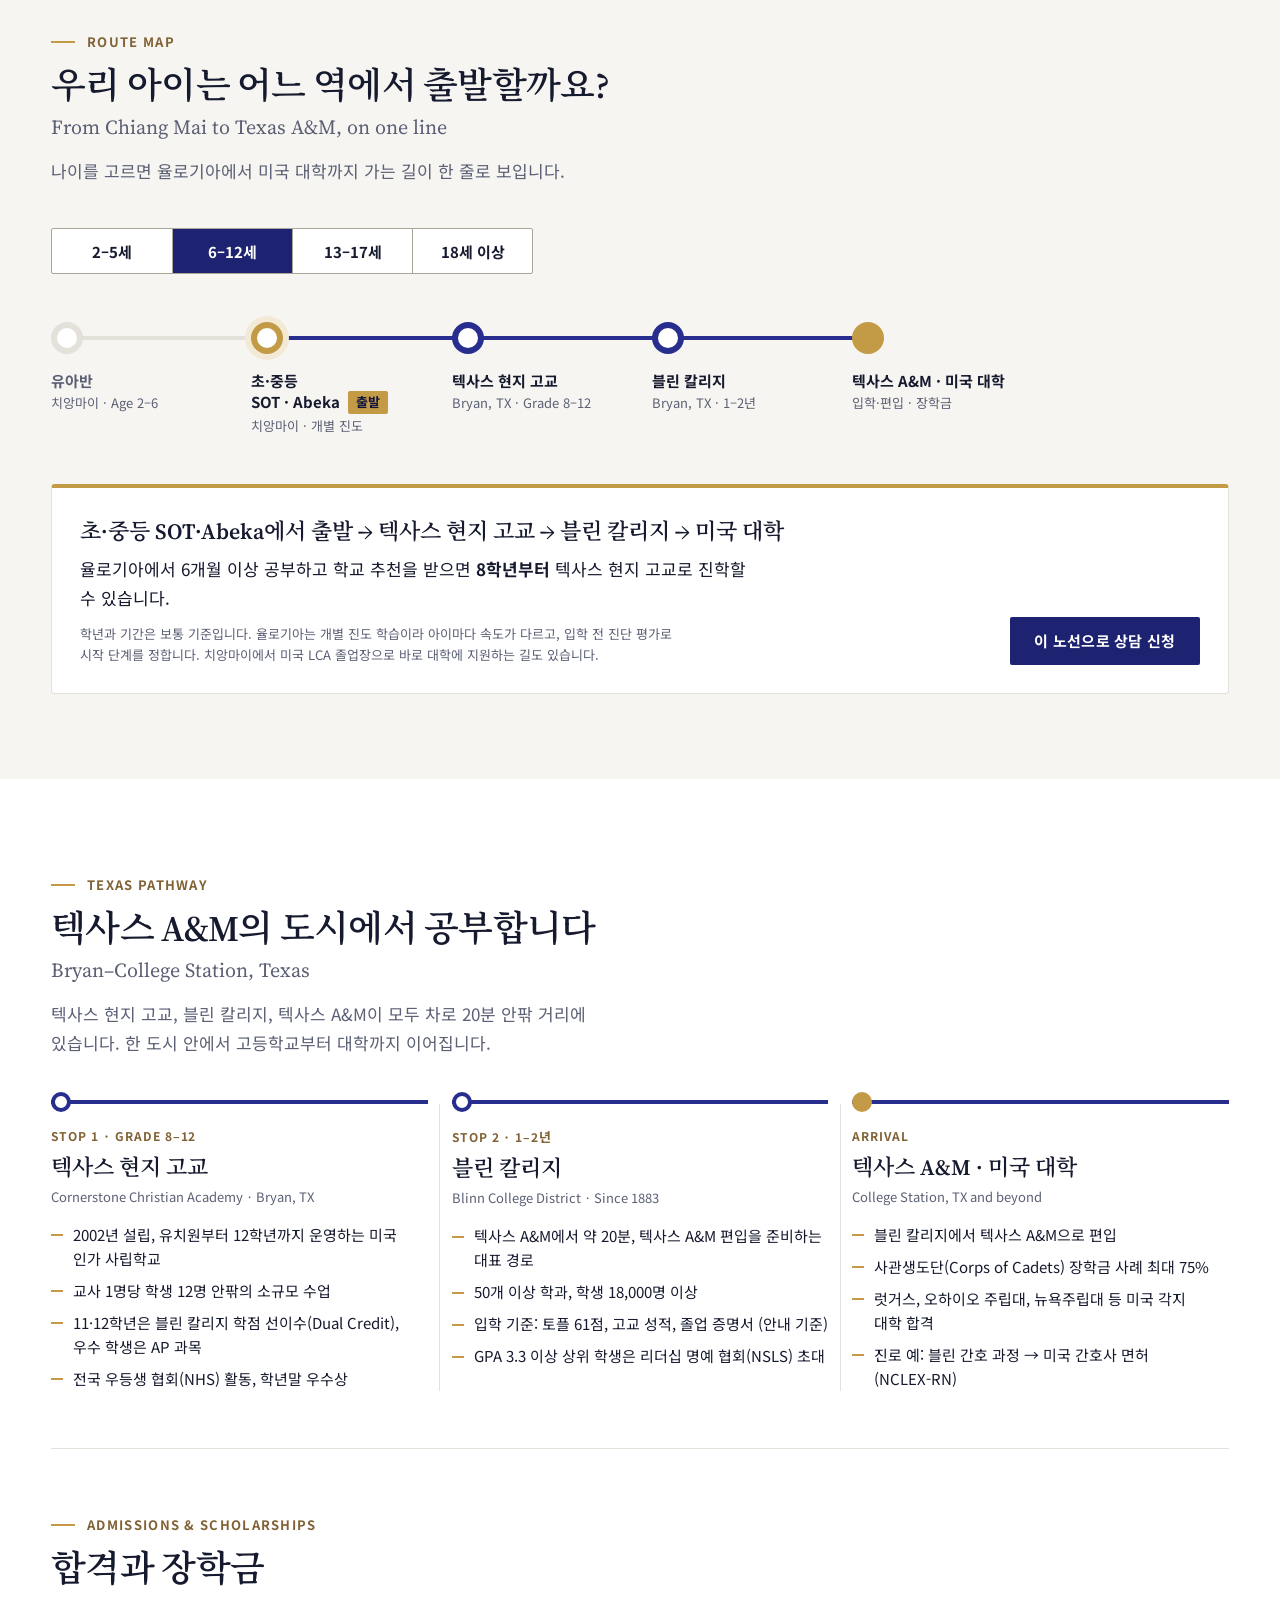
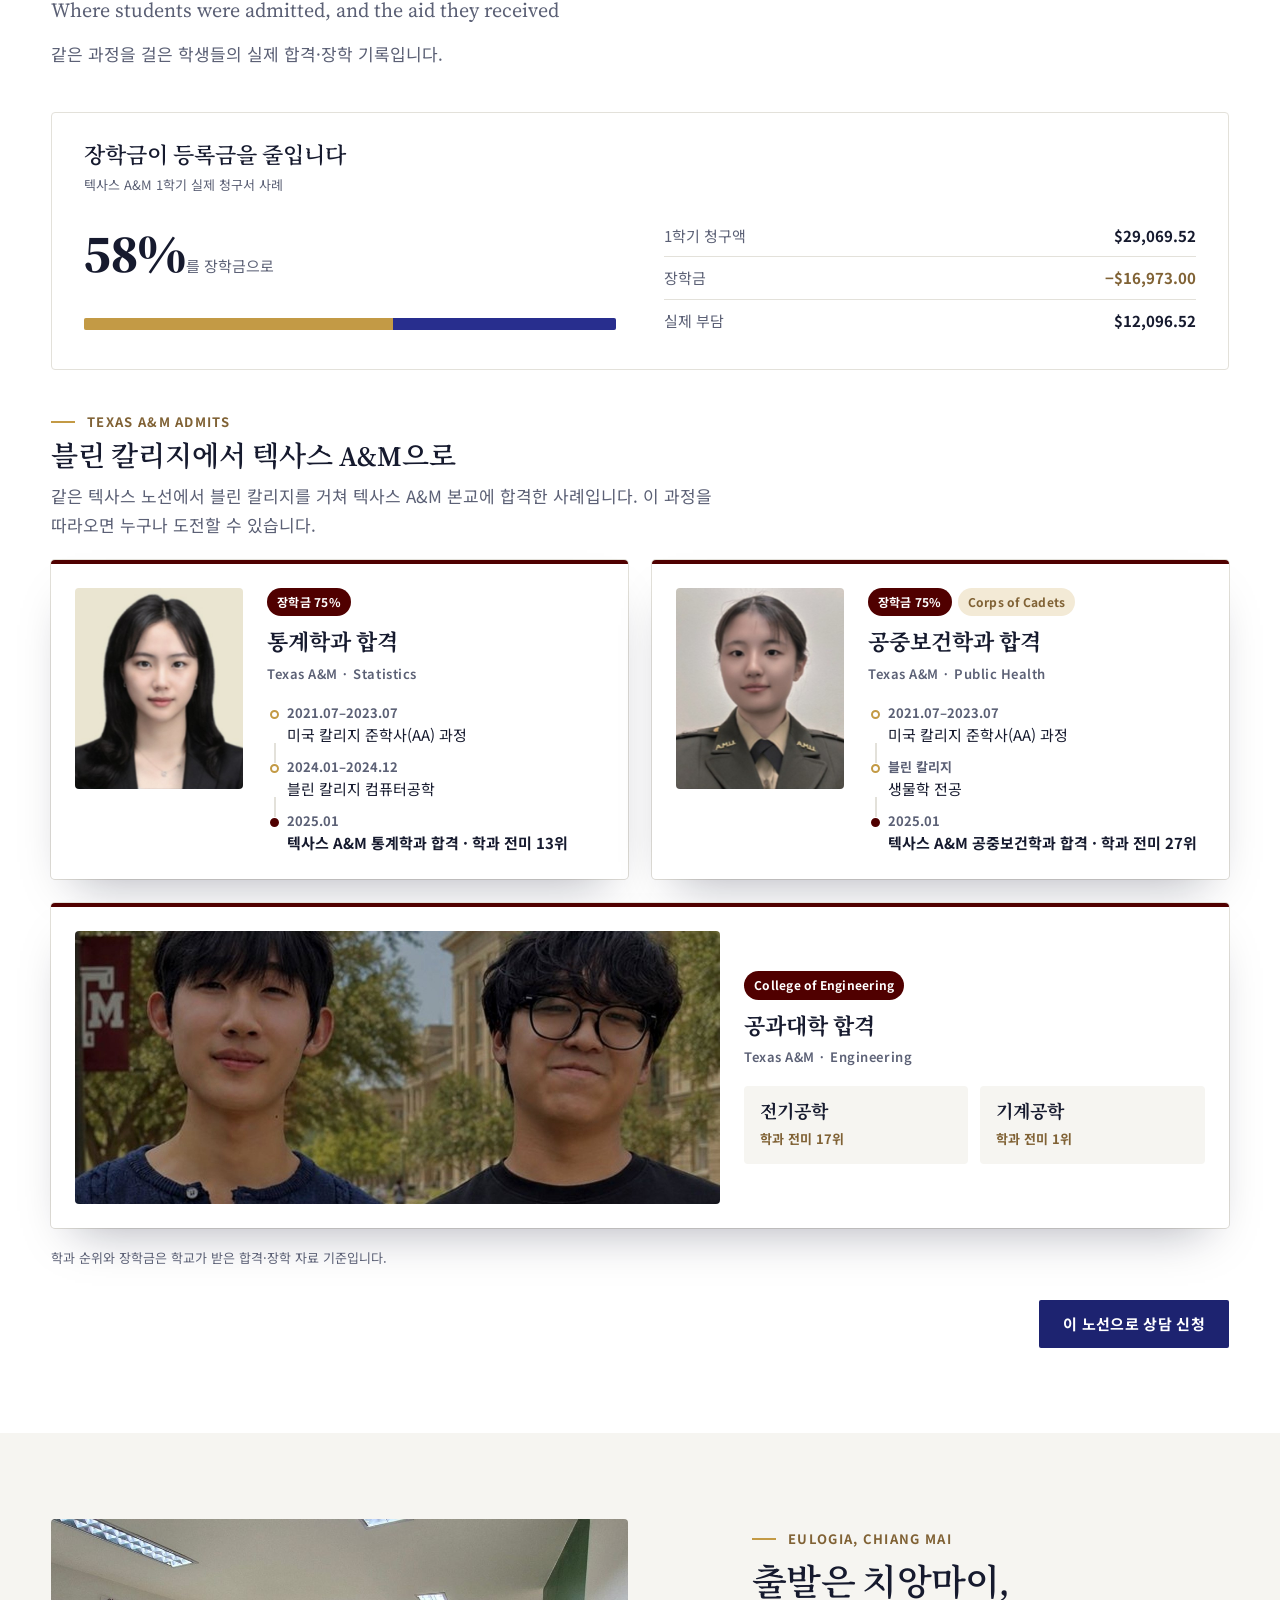
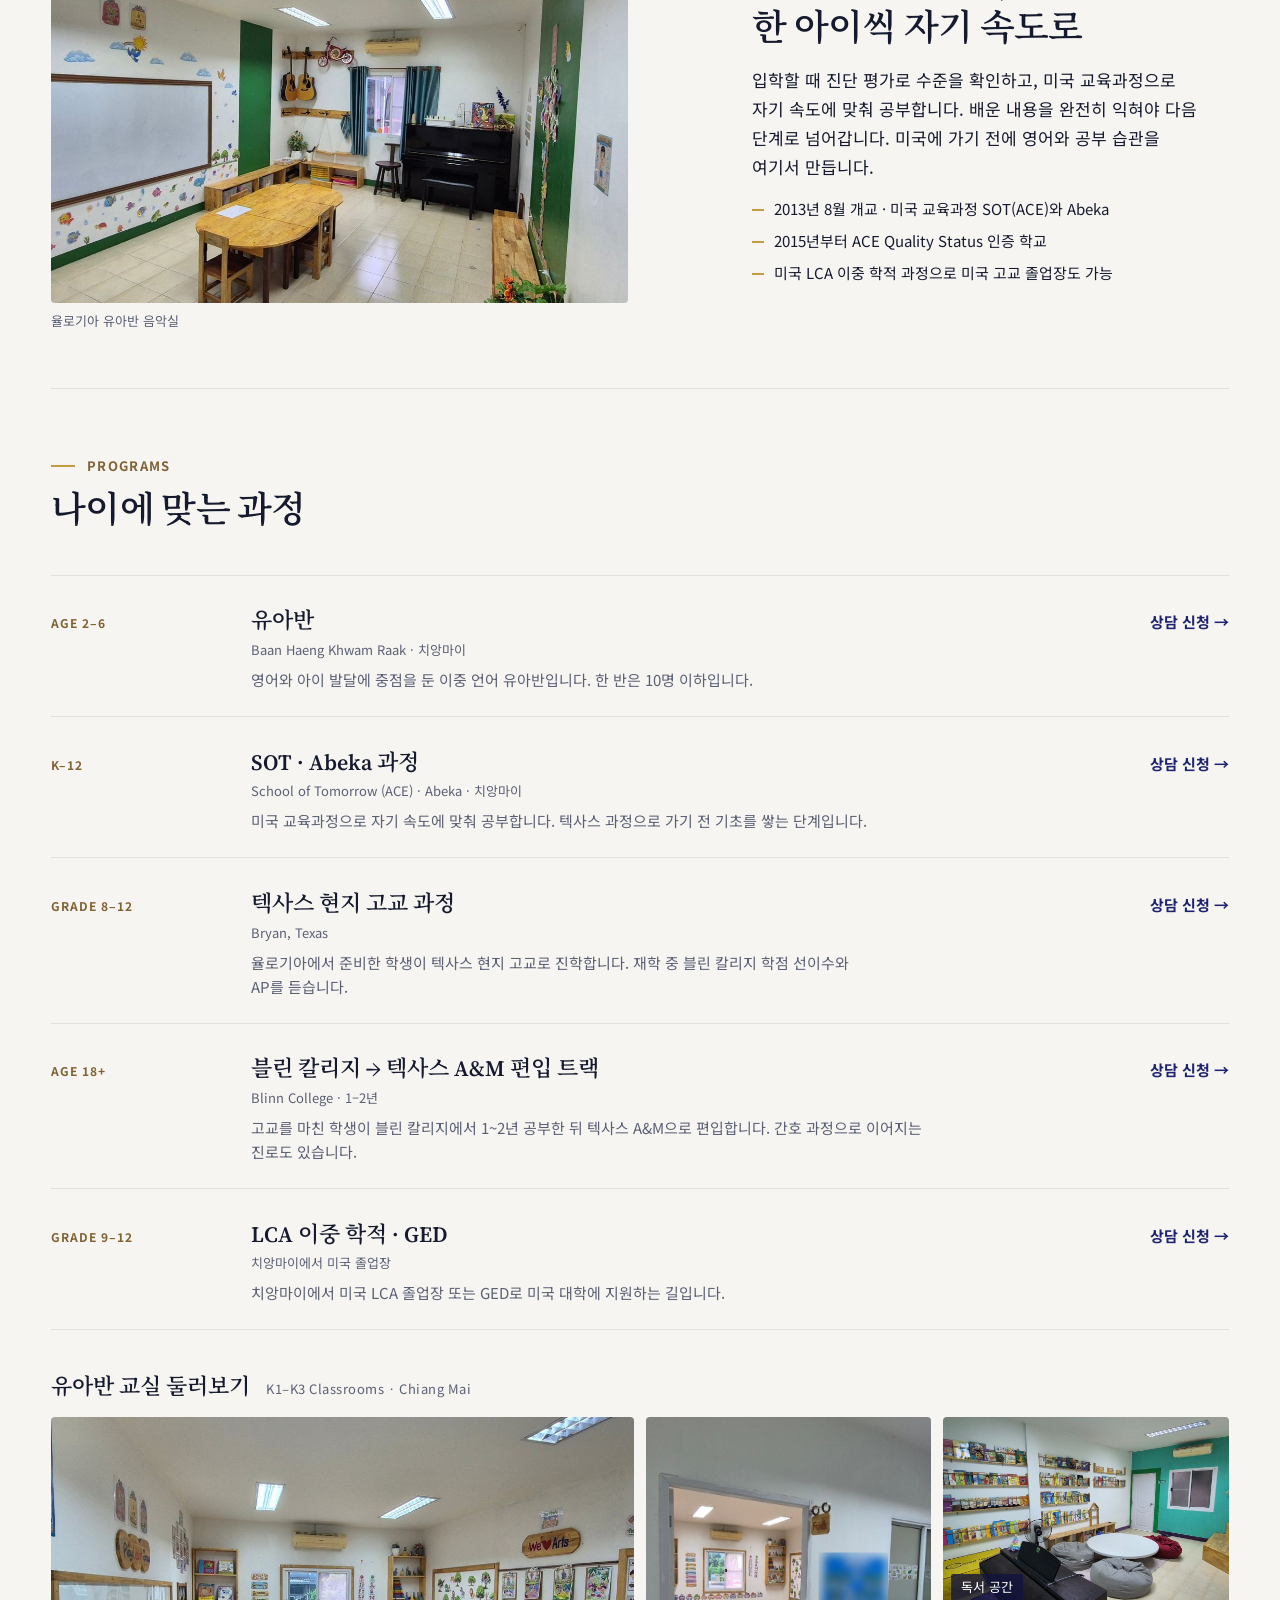
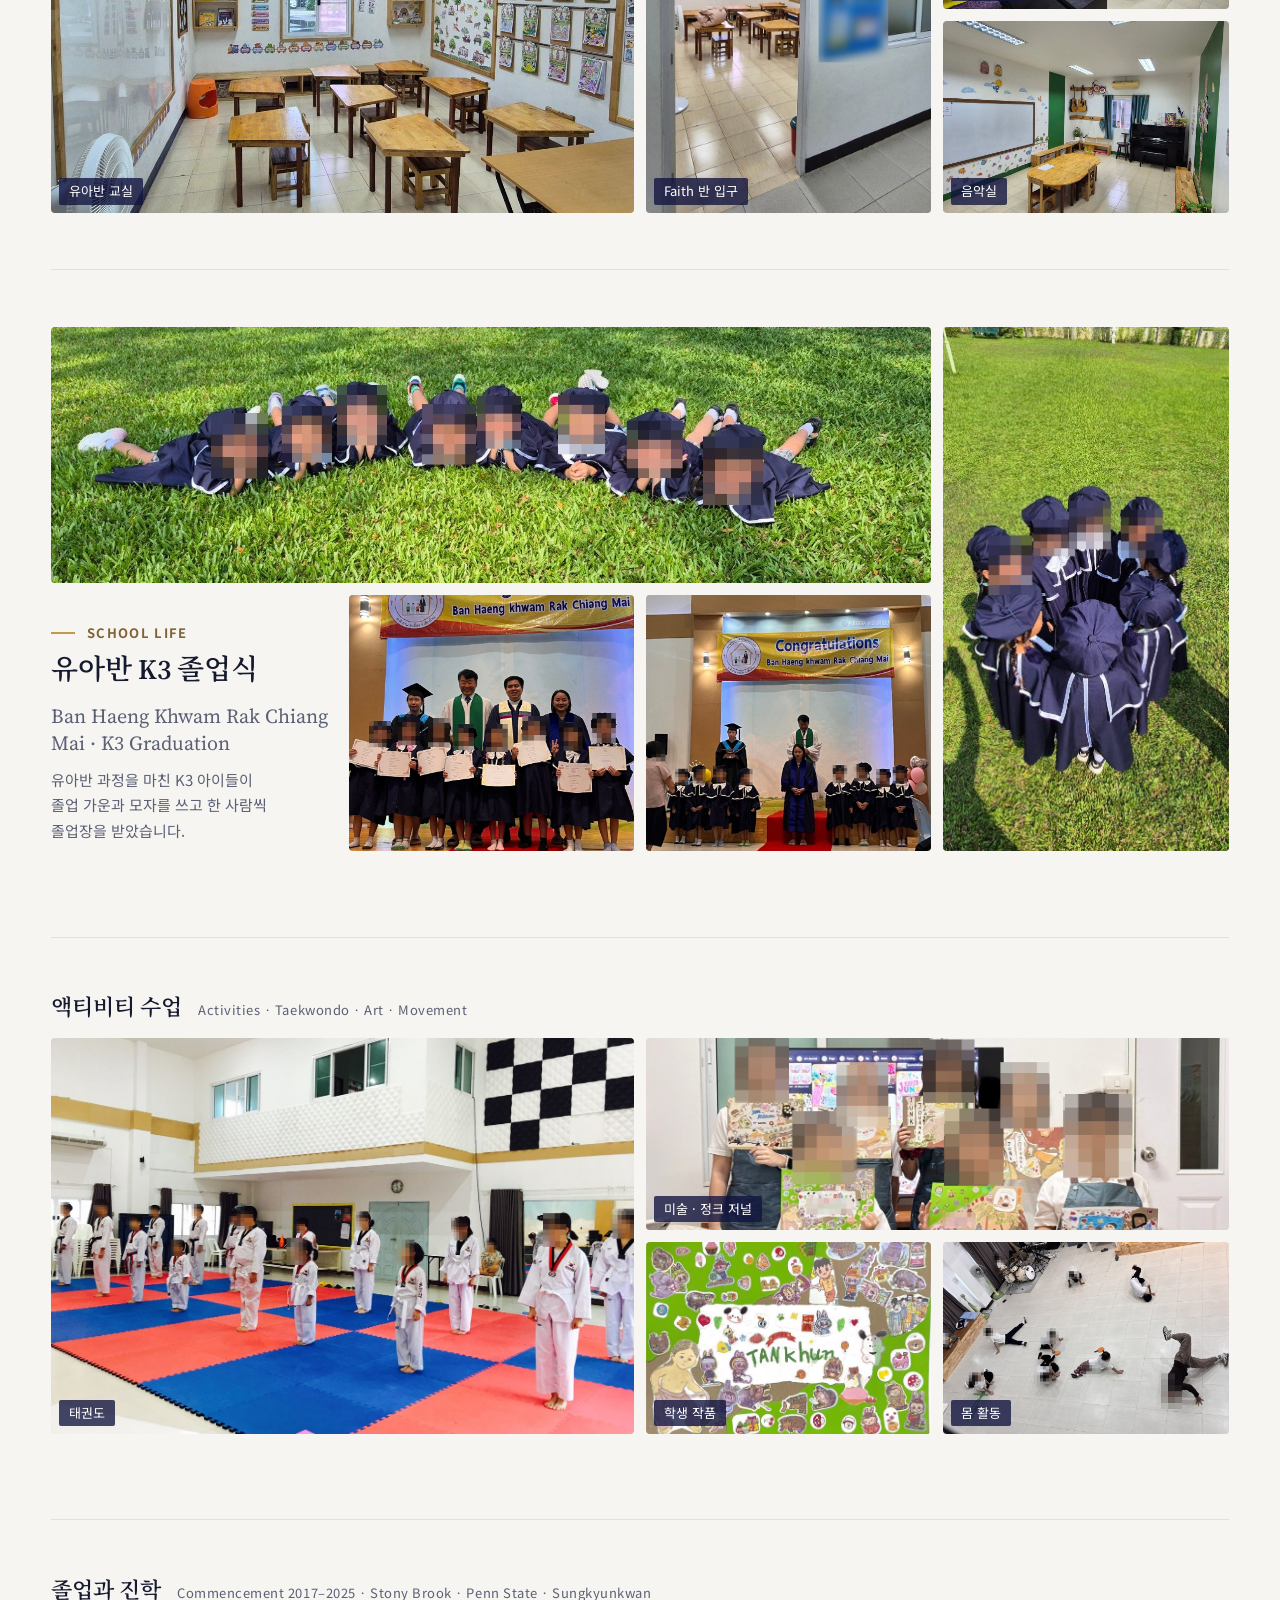
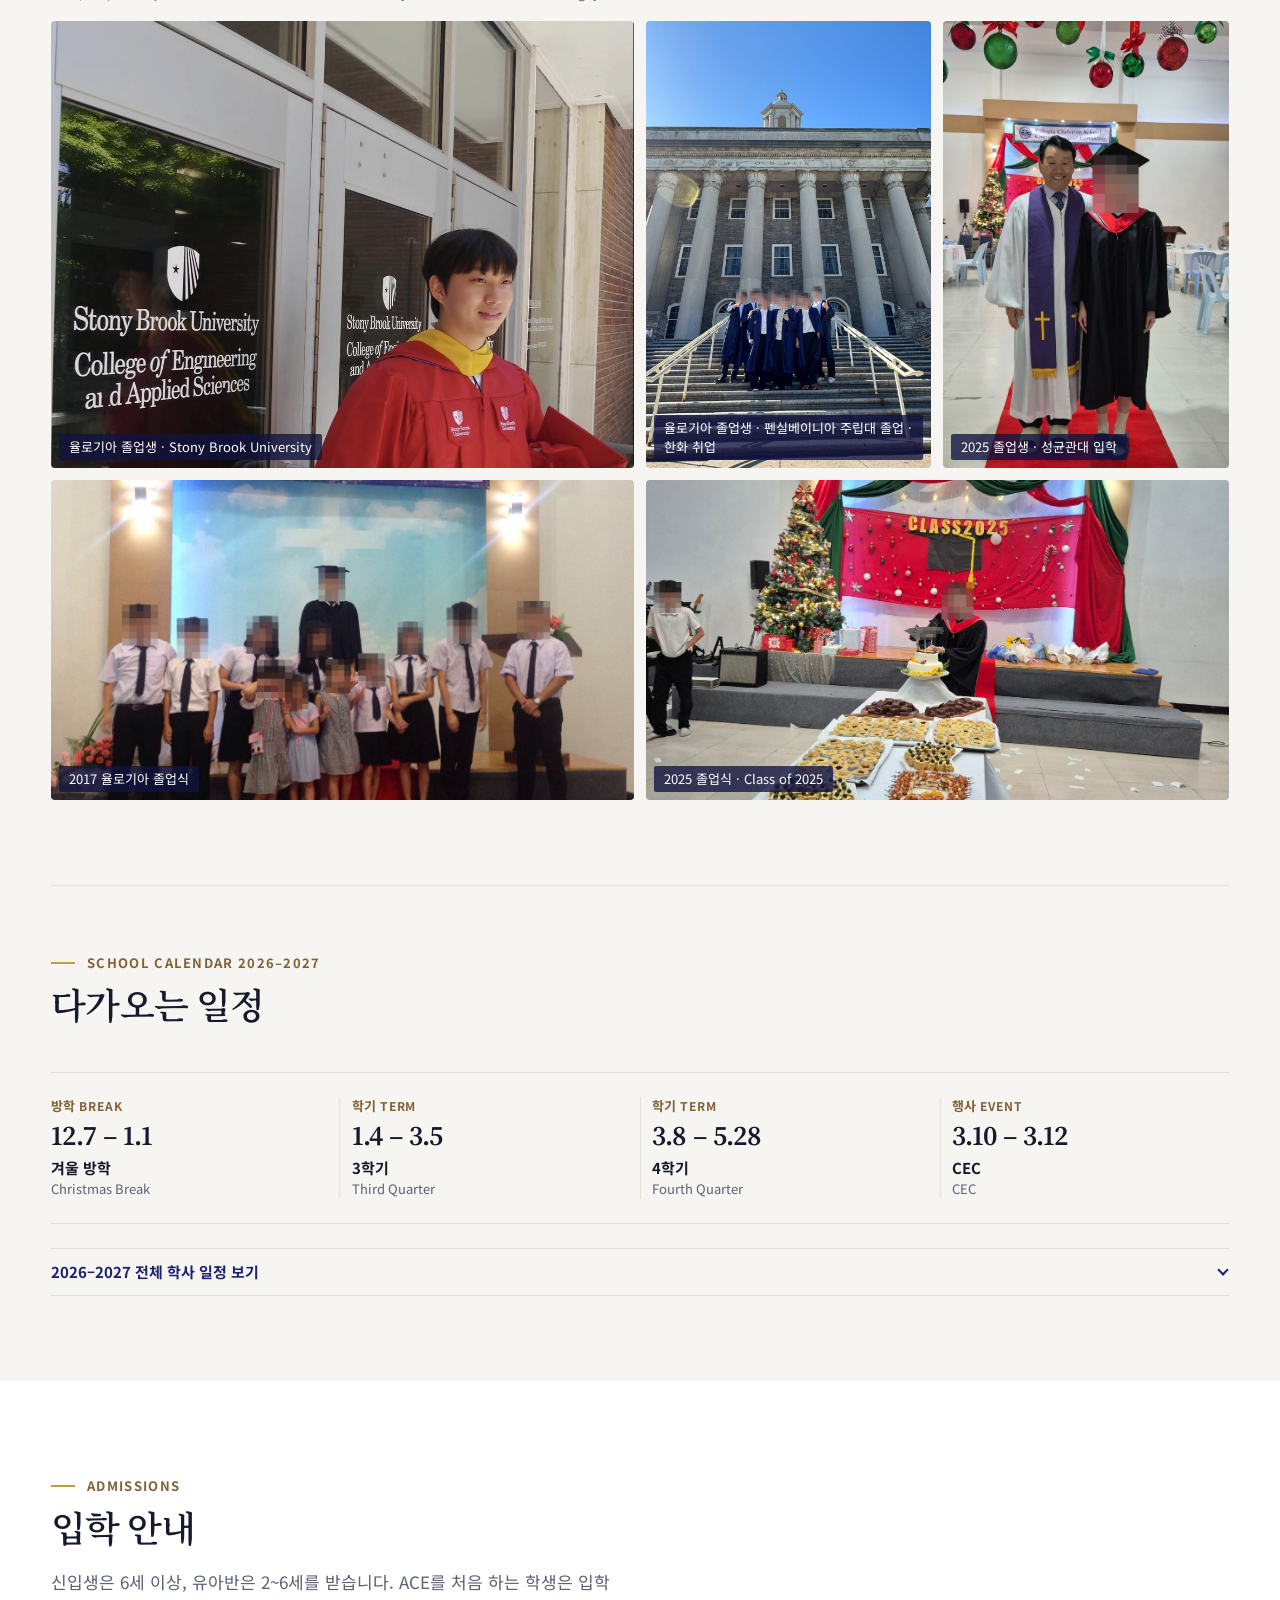
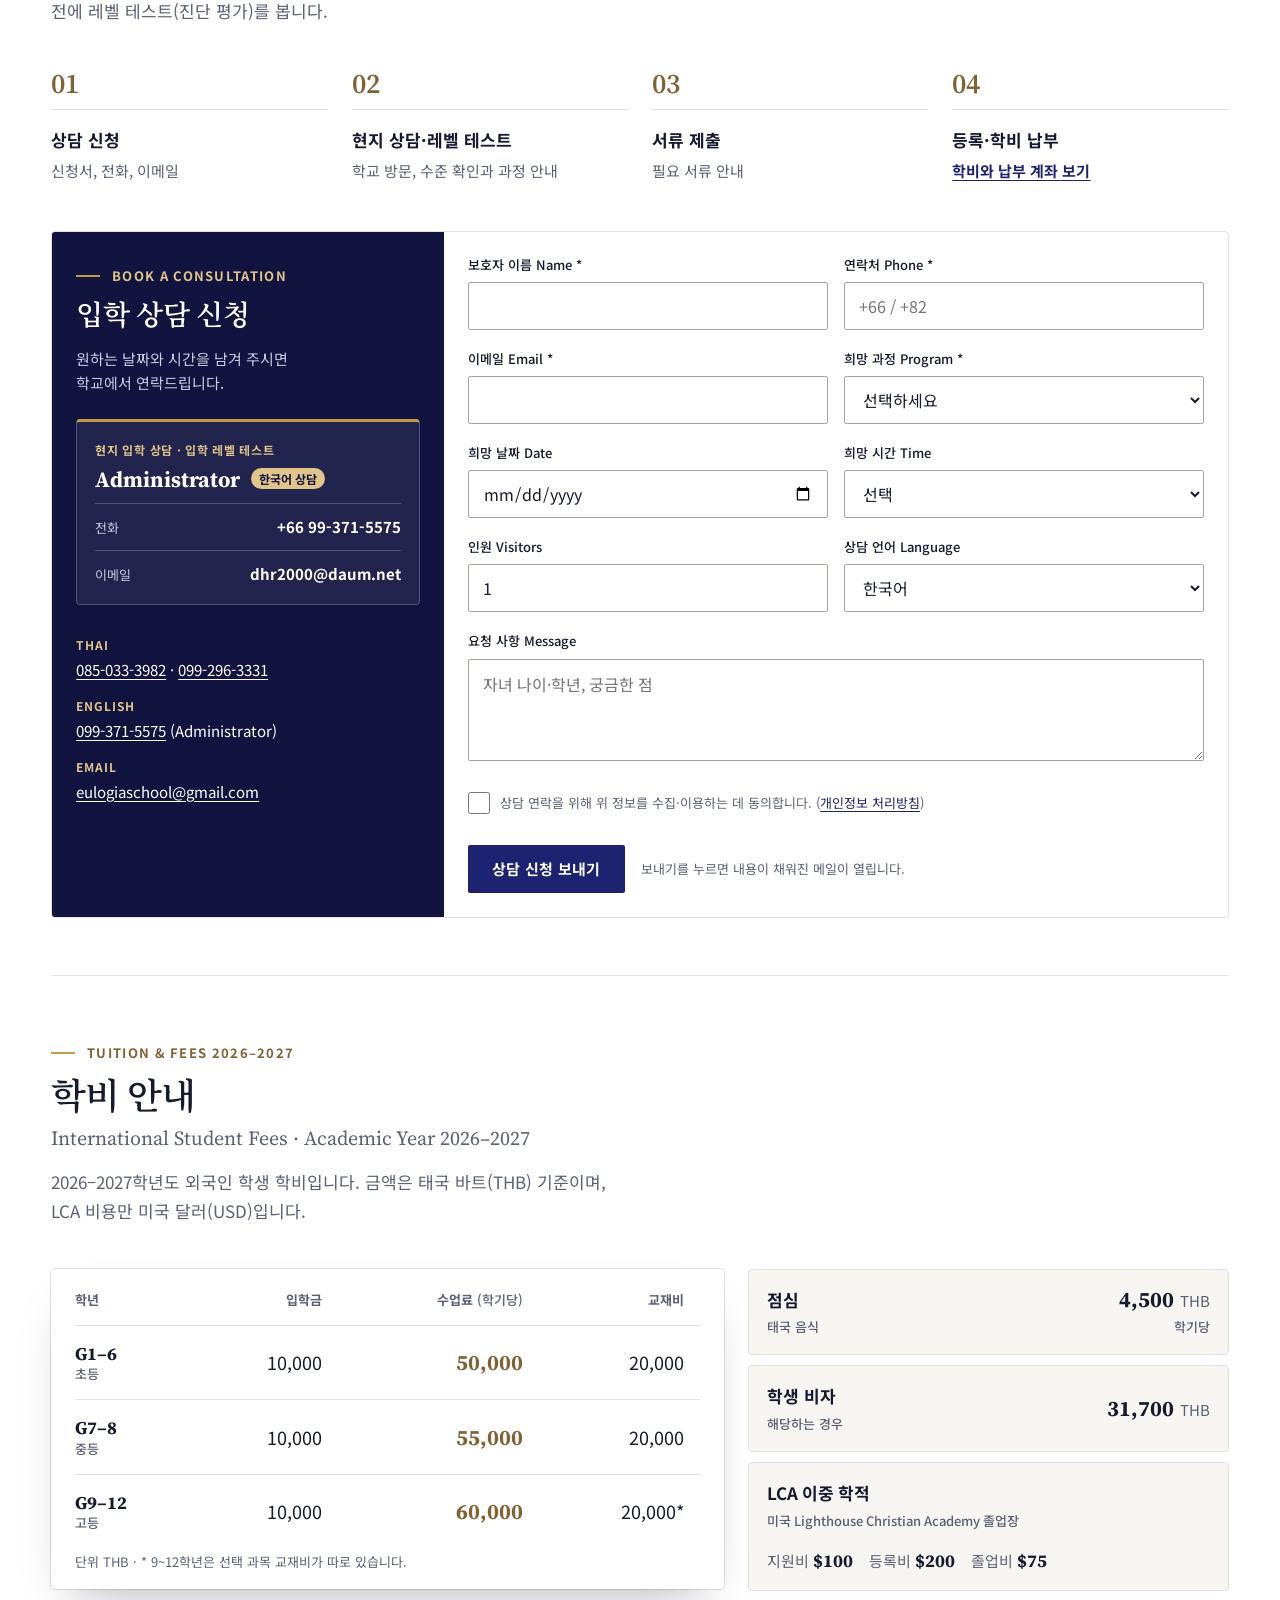
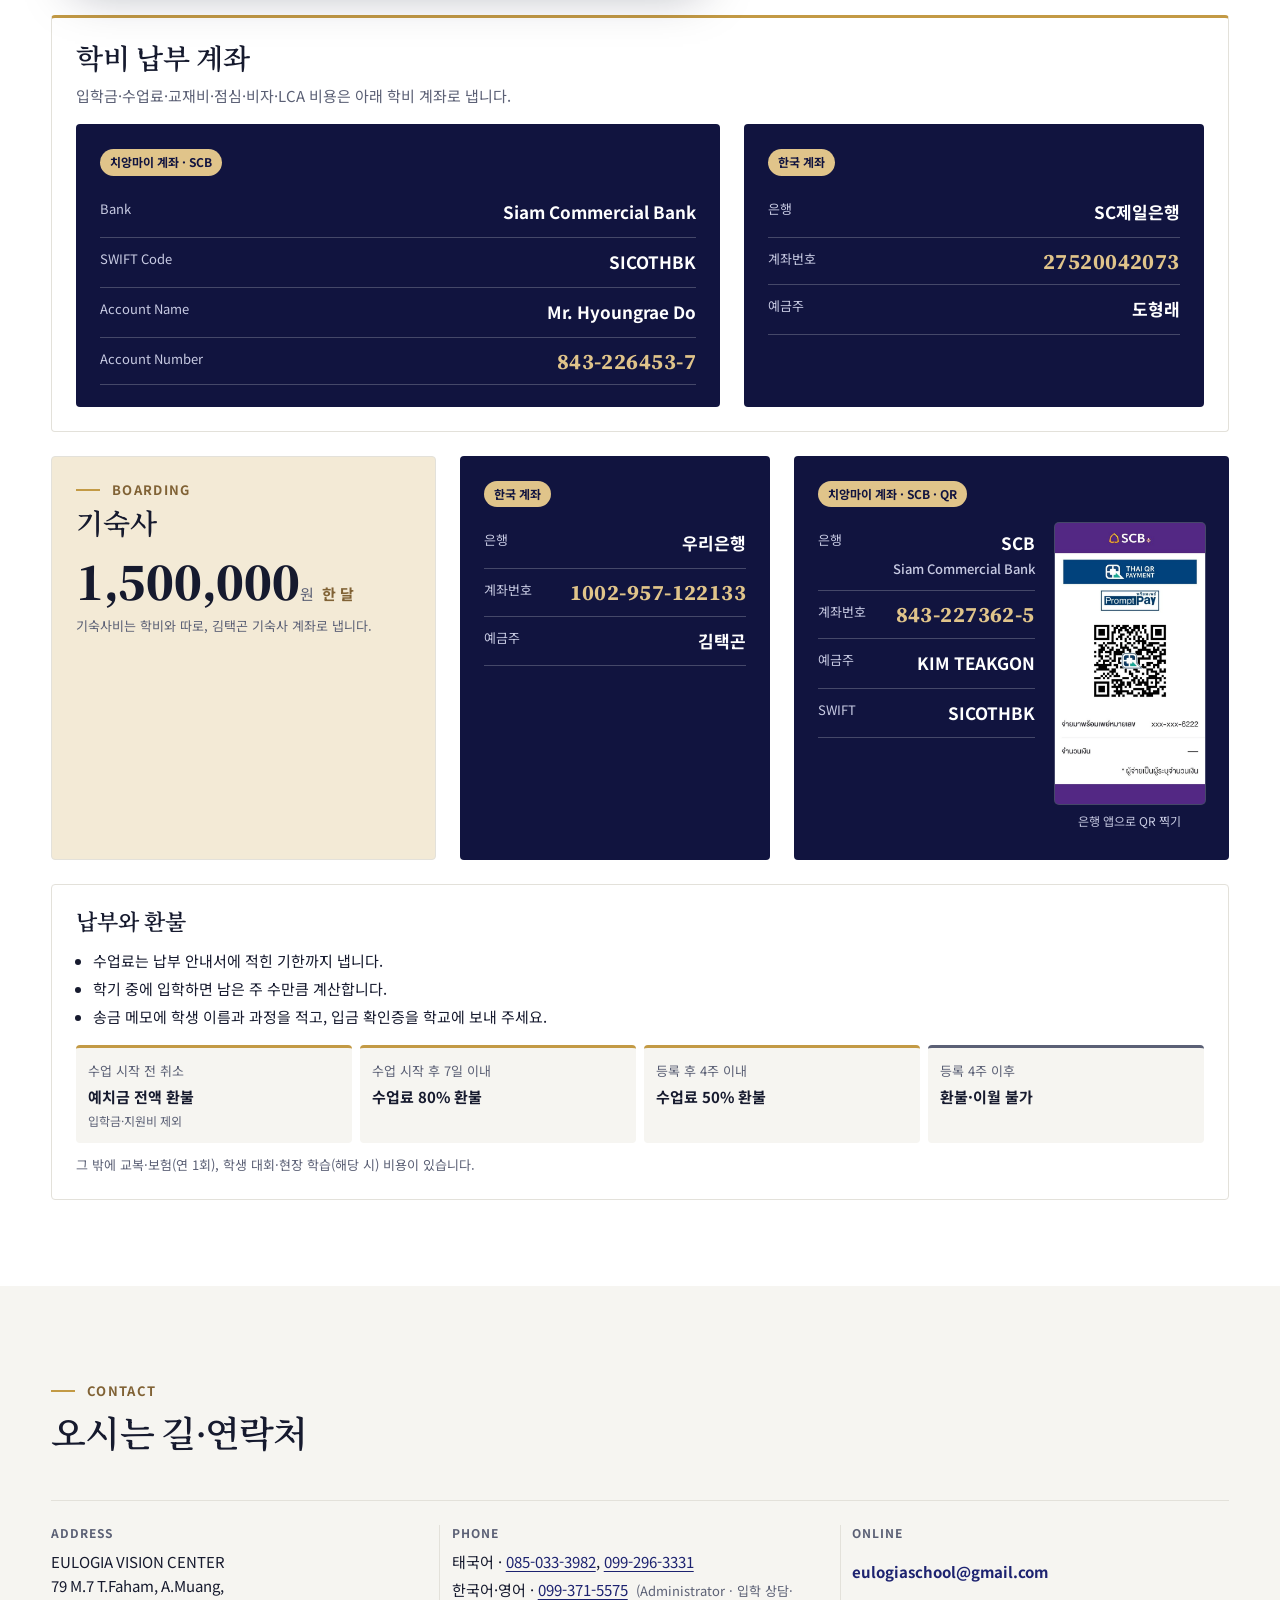
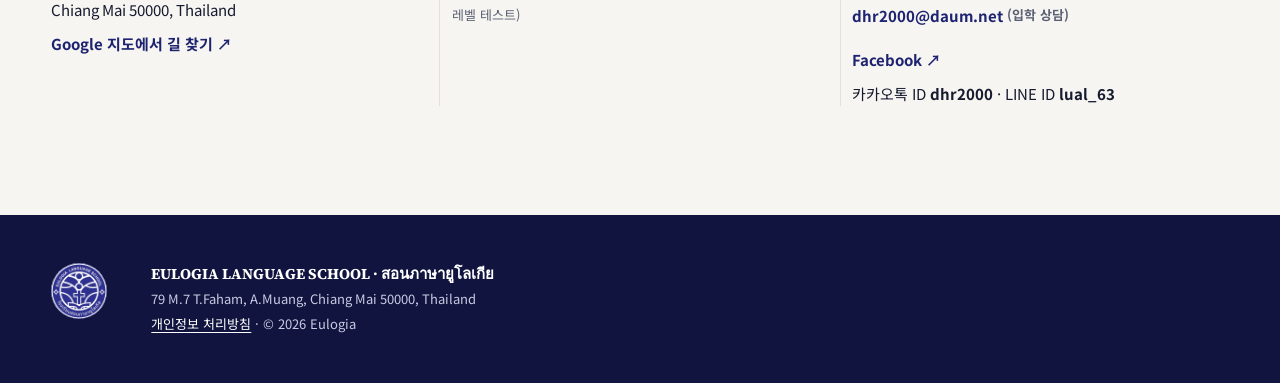
==== commit 3f45b947: "머리말 EULOGIA Christian School, 하단 언어학교 교표, 검색 노출 허용(noindex 삭제·robots.txt·sitemap.xml), 검색용 학교명 Eulog" ====
--- a/index.html
+++ b/index.html
@@ -6,7 +6,6 @@
 <meta name="viewport" content="width=device-width, initial-scale=1, viewport-fit=cover">
 <title>Eulogia Chiang Mai · 율로기아 치앙마이</title>
 <meta name="claude:viewport-fit-sides" content="cover">
-<meta name="robots" content="noindex, nofollow">
 <meta name="description" content="치앙마이의 미국 교육과정 학교 율로기아. SOT·Abeka로 기초를 다지고 텍사스 현지 고교·블린 칼리지를 거쳐 텍사스 A&M 등 미국 대학으로. American curriculum school in Chiang Mai with a pathway to Texas and U.S. colleges.">
 <link rel="canonical" href="https://eulogia.co.kr/">
 <meta name="theme-color" content="#11143f">
@@ -20,13 +19,13 @@
 <meta property="og:locale" content="ko_KR">
 <meta name="twitter:card" content="summary_large_image">
 <script type="application/ld+json">
-{"@context":"https://schema.org","@type":"School","name":"Eulogia Language School","alternateName":["Eulogia Chiang Mai","สอนภาษายูโลเกีย"],"url":"https://eulogia.co.kr/","logo":"https://eulogia.co.kr/assets/img/logo.jpg","foundingDate":"2013-08","telephone":"+66-85-033-3982","email":"eulogiaschool@gmail.com","address":{"@type":"PostalAddress","streetAddress":"79 M.7 T.Faham","addressLocality":"Mueang Chiang Mai","addressRegion":"Chiang Mai","postalCode":"50000","addressCountry":"TH"},"sameAs":["https://www.facebook.com/eulogiavisioncenter"]}
+{"@context":"https://schema.org","@type":"School","name":"Eulogia Christian School","alternateName":["โรงเรียนยูโลเกียคริสเตียน","Eulogia Language School","สอนภาษายูโลเกีย","Eulogia Chiang Mai","율로기아"],"url":"https://eulogia.co.kr/","logo":"https://eulogia.co.kr/assets/img/logo.jpg","foundingDate":"2013-08","telephone":"+66-85-033-3982","email":"eulogiaschool@gmail.com","address":{"@type":"PostalAddress","streetAddress":"79 M.7 T.Faham","addressLocality":"Mueang Chiang Mai","addressRegion":"Chiang Mai","postalCode":"50000","addressCountry":"TH"},"sameAs":["https://www.facebook.com/eulogiavisioncenter"]}
 </script>
 <link rel="preconnect" href="https://fonts.googleapis.com">
 <link rel="preconnect" href="https://fonts.gstatic.com" crossorigin>
 <link rel="stylesheet" href="https://fonts.googleapis.com/css2?family=Noto+Sans+KR:wght@400..700&family=Noto+Serif+KR:wght@600..700&family=Source+Serif+4:opsz,wght@36,400..700&display=swap">
 <link rel="preload" as="image" href="assets/img/k-classroom.jpg">
-<link rel="stylesheet" href="assets/css/style.css?v=20261117a">
+<link rel="stylesheet" href="assets/css/style.css?v=20261117b">
 </head>
 <body>
 <a class="skip" href="#main">본문으로 건너뛰기</a>
@@ -43,7 +42,7 @@
   <div class="wrap">
     <a class="crest" href="#main" aria-label="Eulogia Chiang Mai 처음으로">
       <img src="assets/img/logo.jpg" alt="Eulogia Christian School 교표" width="48" height="48">
-      <span class="crest-txt"><b>EULOGIA</b><small lang="en">Chiang Mai · Est. 2013</small></span>
+      <span class="crest-txt"><b>EULOGIA</b><small lang="en">Christian School</small></span>
     </a>
     <nav class="menu" aria-label="주 메뉴">
       <a href="#wall">진학 실적</a>
@@ -709,7 +708,7 @@
 
 <footer class="footer">
   <div class="wrap">
-    <img src="assets/img/logo.jpg" alt="" width="56" height="56">
+    <img src="assets/img/logo-language.jpg" alt="Eulogia Language School 교표" width="56" height="56">
     <div class="ft-text">
       <b>EULOGIA LANGUAGE SCHOOL · <span lang="th">สอนภาษายูโลเกีย</span></b>
       <p lang="en">79 M.7 T.Faham, A.Muang, Chiang Mai 50000, Thailand</p>
@@ -724,7 +723,7 @@
   <a href="https://www.google.com/maps/search/?api=1&amp;query=79+Moo+7+Fa+Ham+Mueang+Chiang+Mai+50000" target="_blank" rel="noopener">길 찾기</a>
 </nav>
 
-<script src="assets/js/data.js?v=20261117a"></script>
-<script src="assets/js/main.js?v=20261117a"></script>
+<script src="assets/js/data.js?v=20261117b"></script>
+<script src="assets/js/main.js?v=20261117b"></script>
 </body>
 </html>
--- a/assets/css/style.css
+++ b/assets/css/style.css
@@ -1214,3 +1214,6 @@
 /* 초안 표시 삭제 후: 이메일을 오른쪽 끝으로, 휴대폰에서는 빈 띠 숨김 */
 .utility .u-mail { margin-left: auto; }
 @media (max-width: 599px) { .utility { display: none; } }
+
+/* 머리말: 휴대폰에서도 「Christian School」 표시 */
+@media (max-width: 419px) { .crest small { display: block; } }
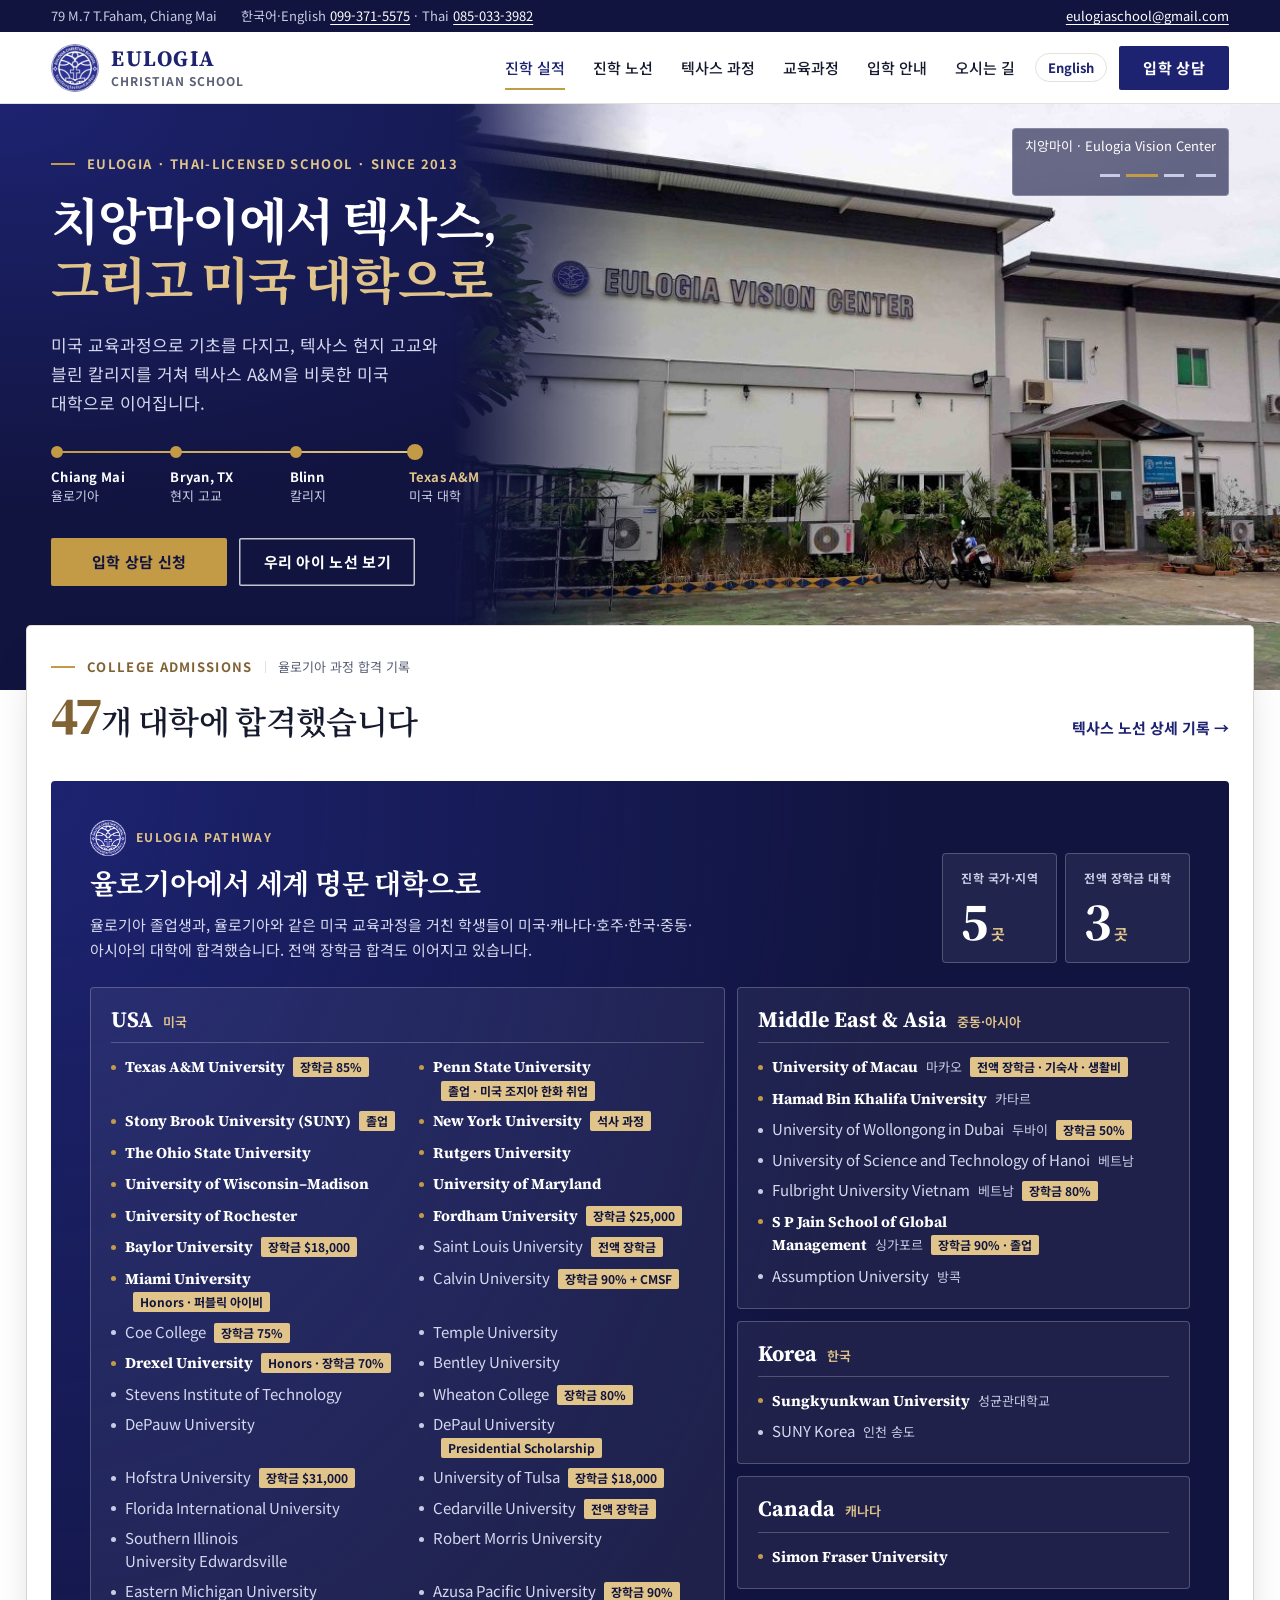
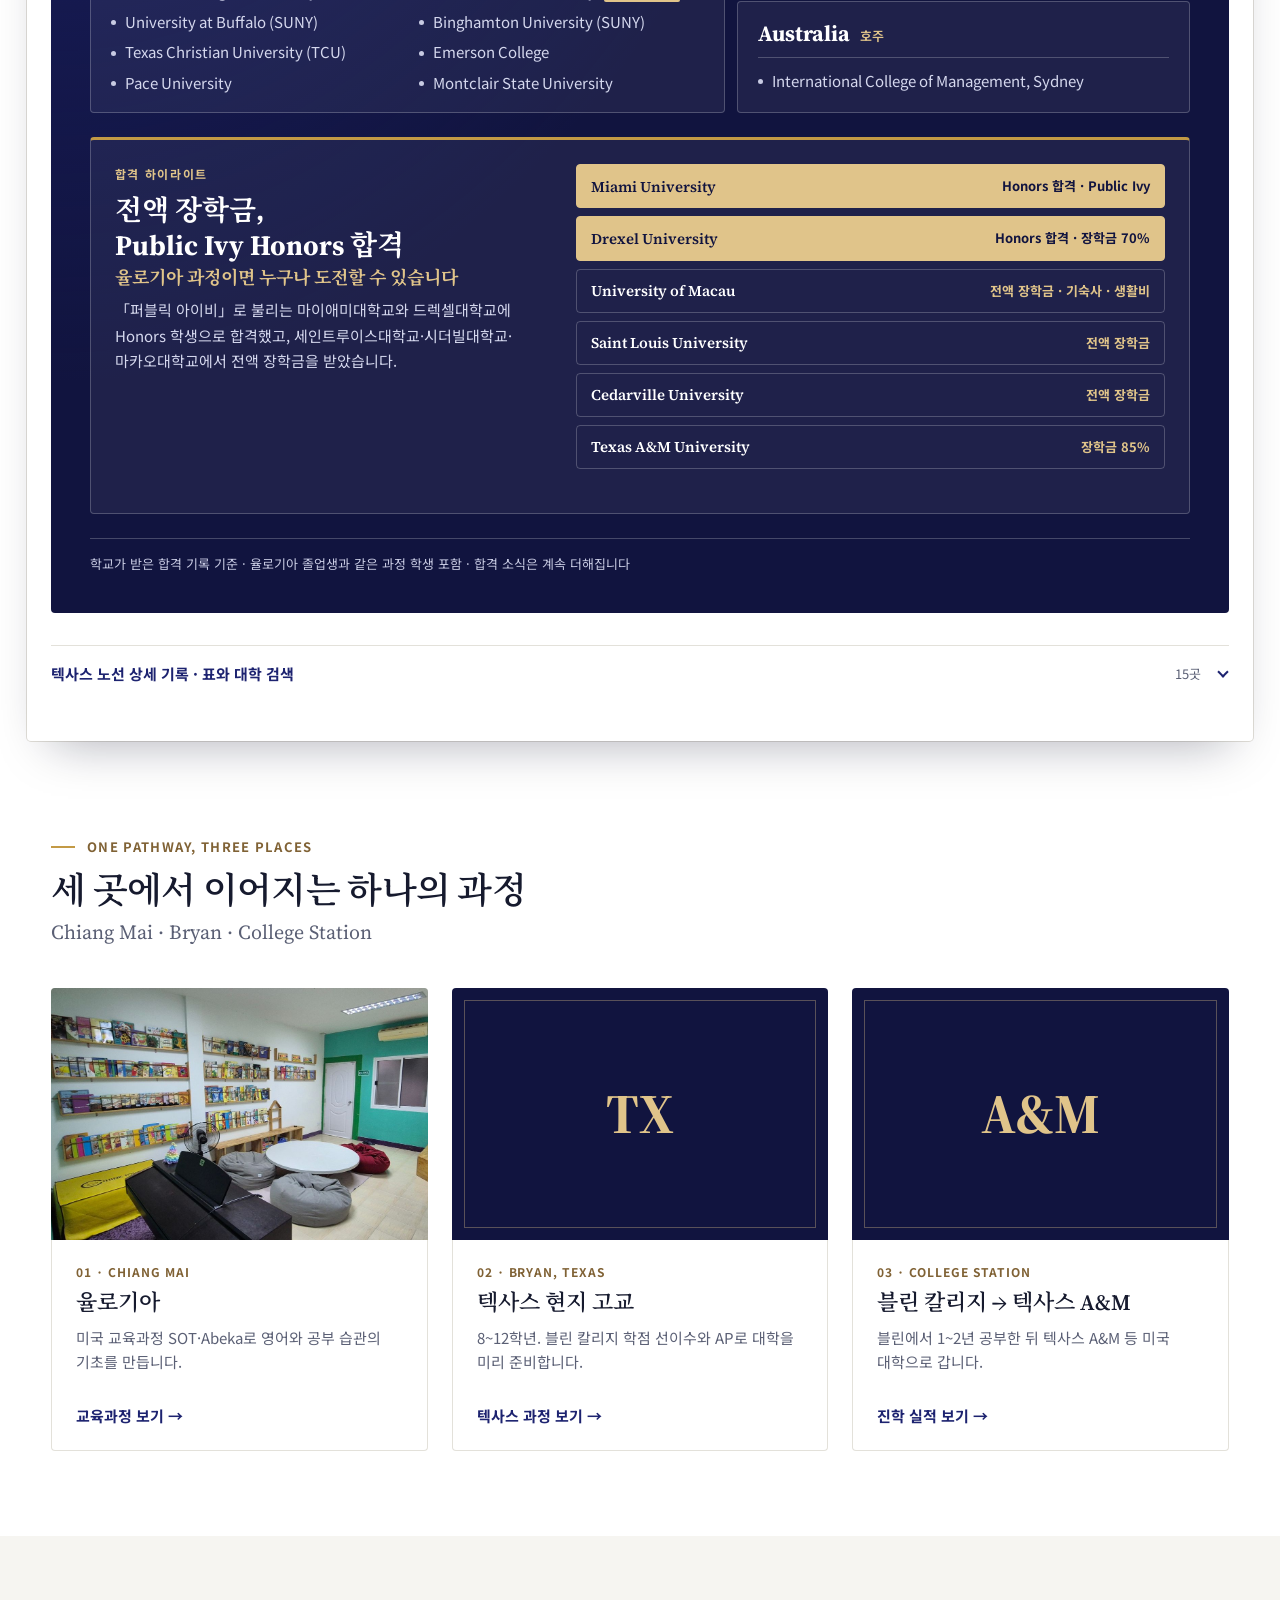
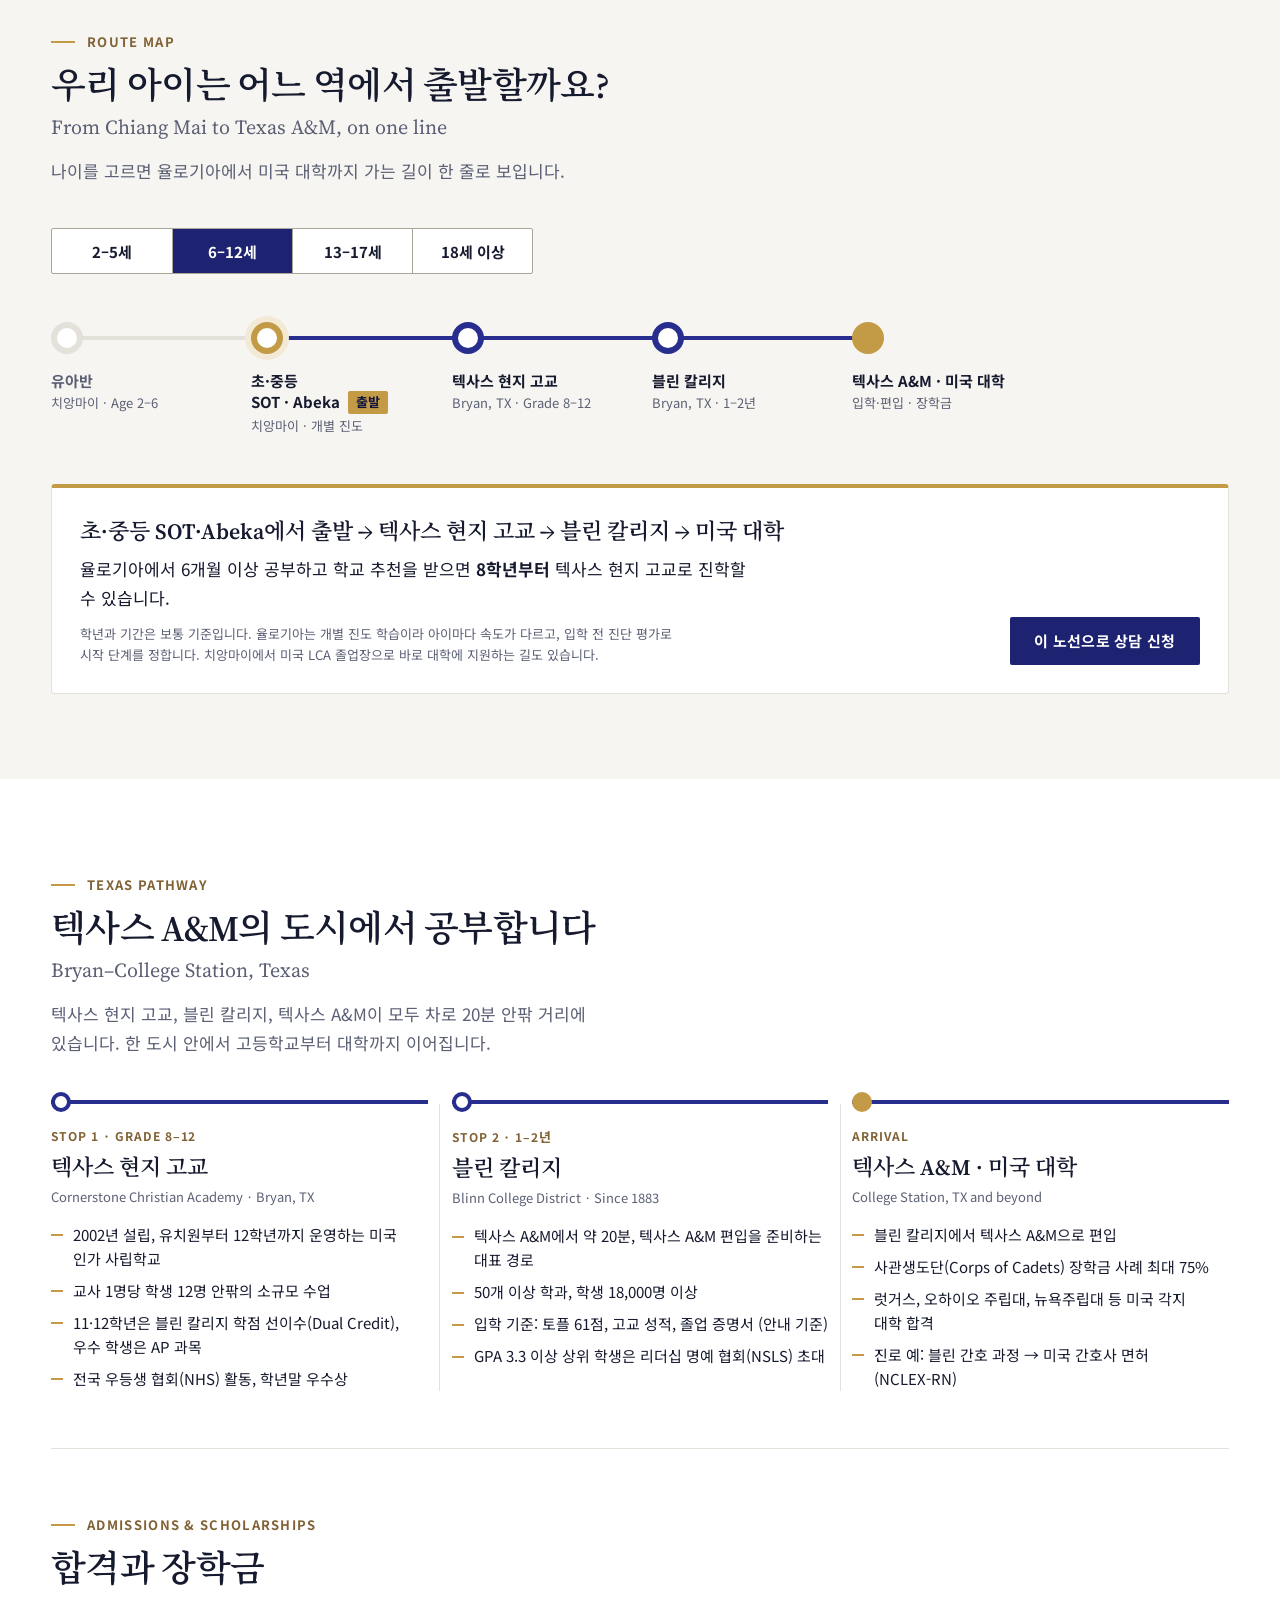
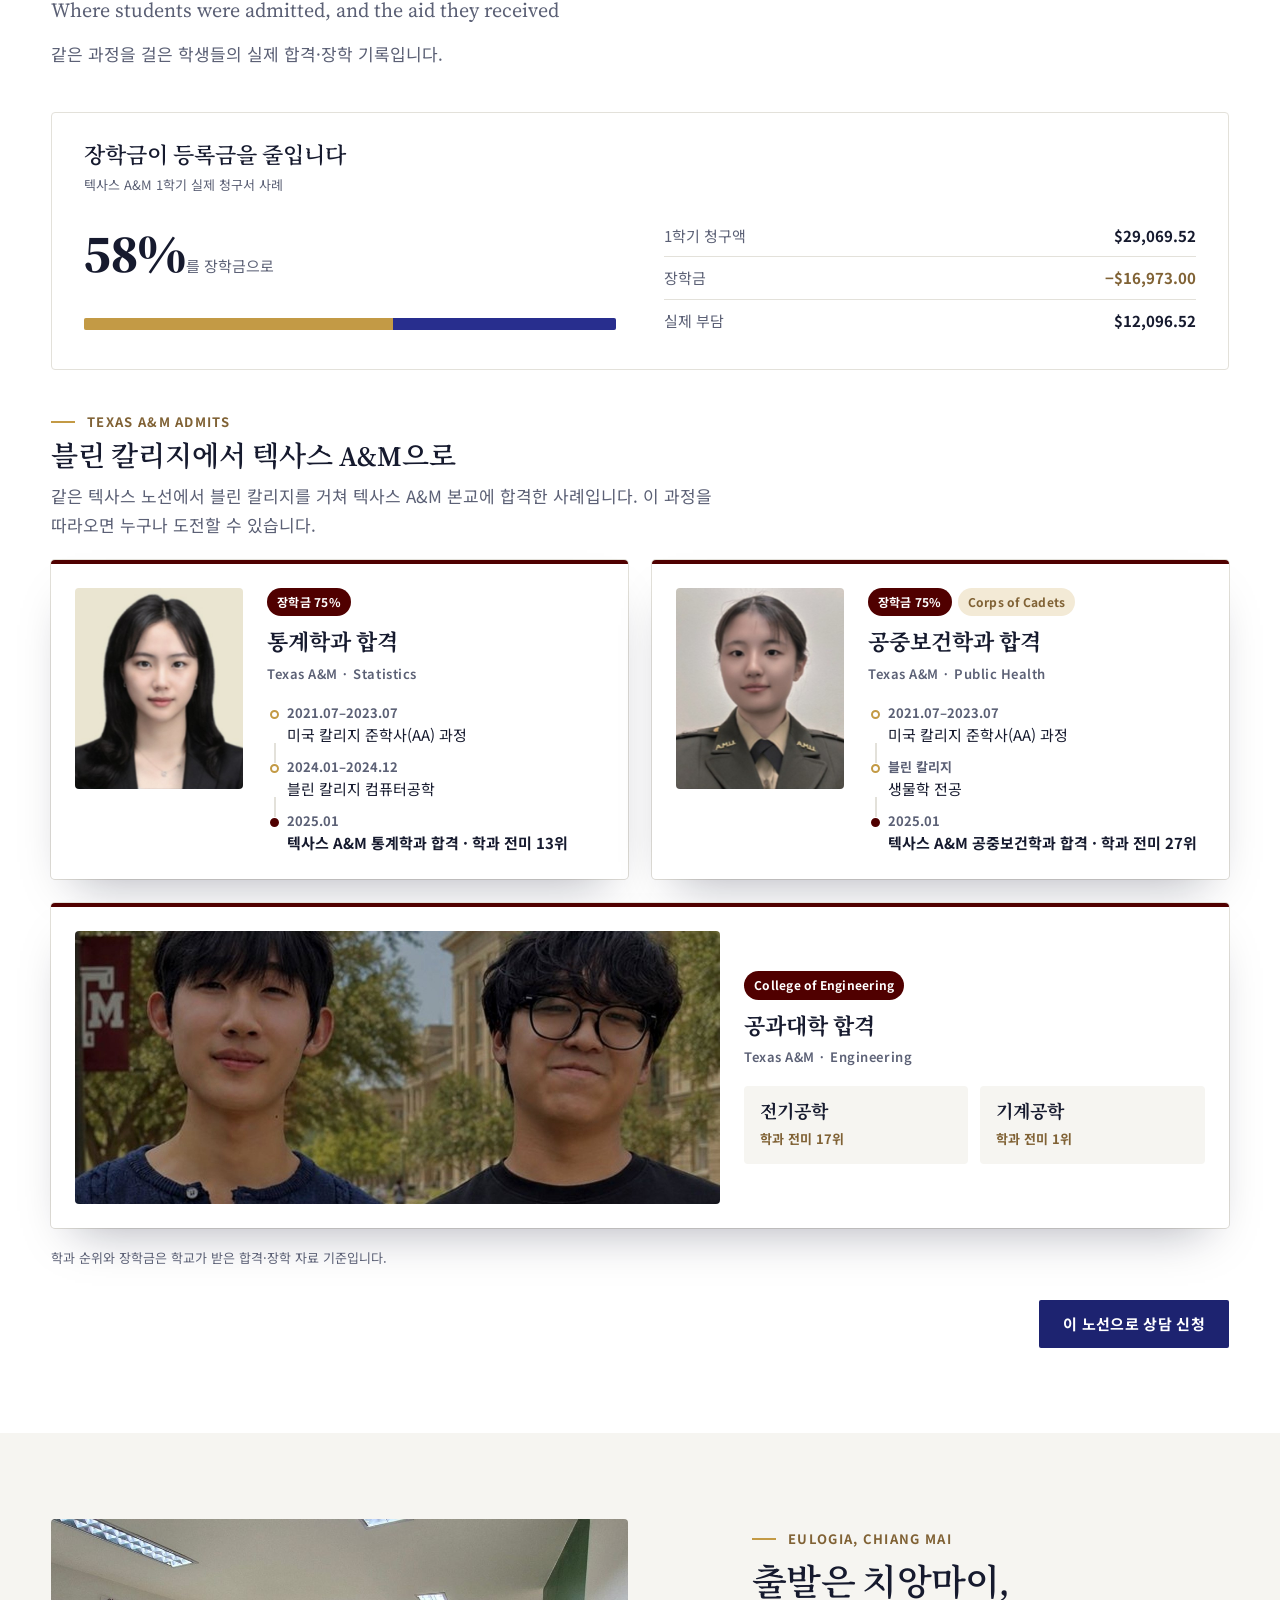
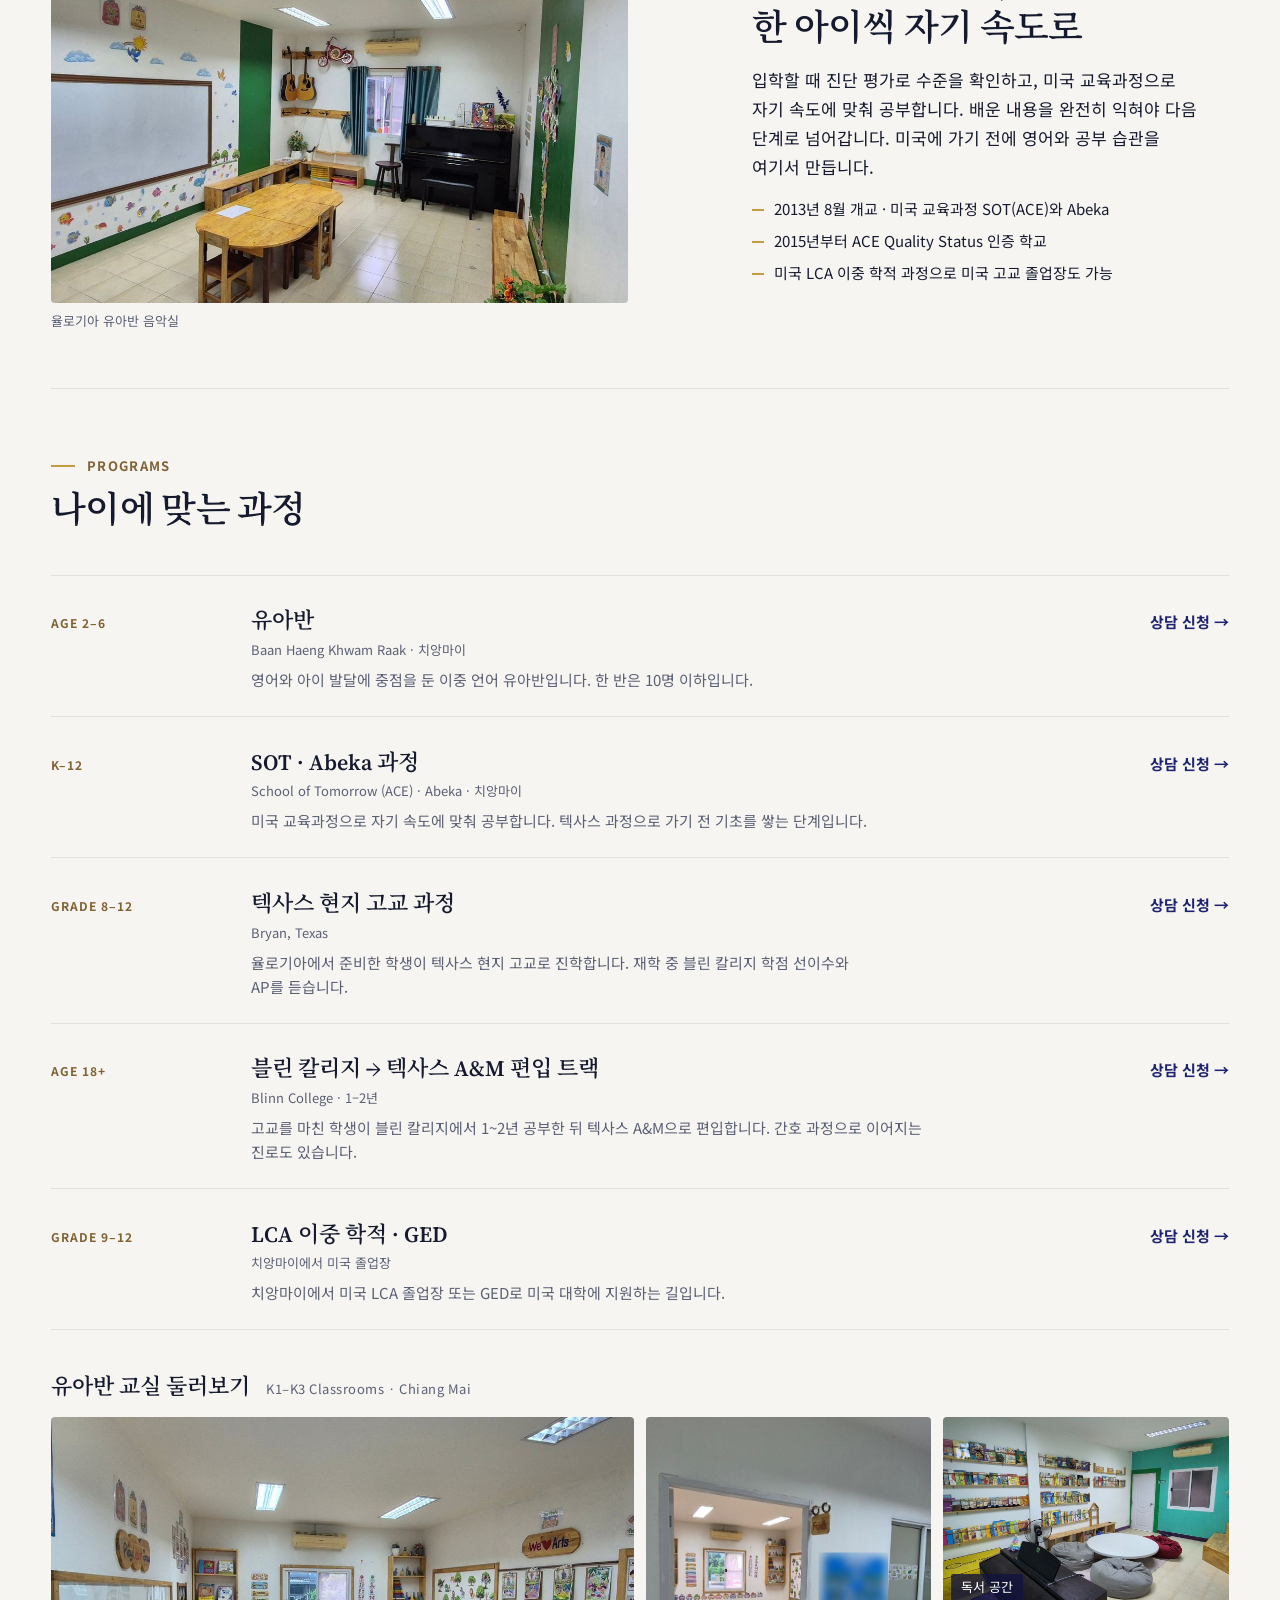
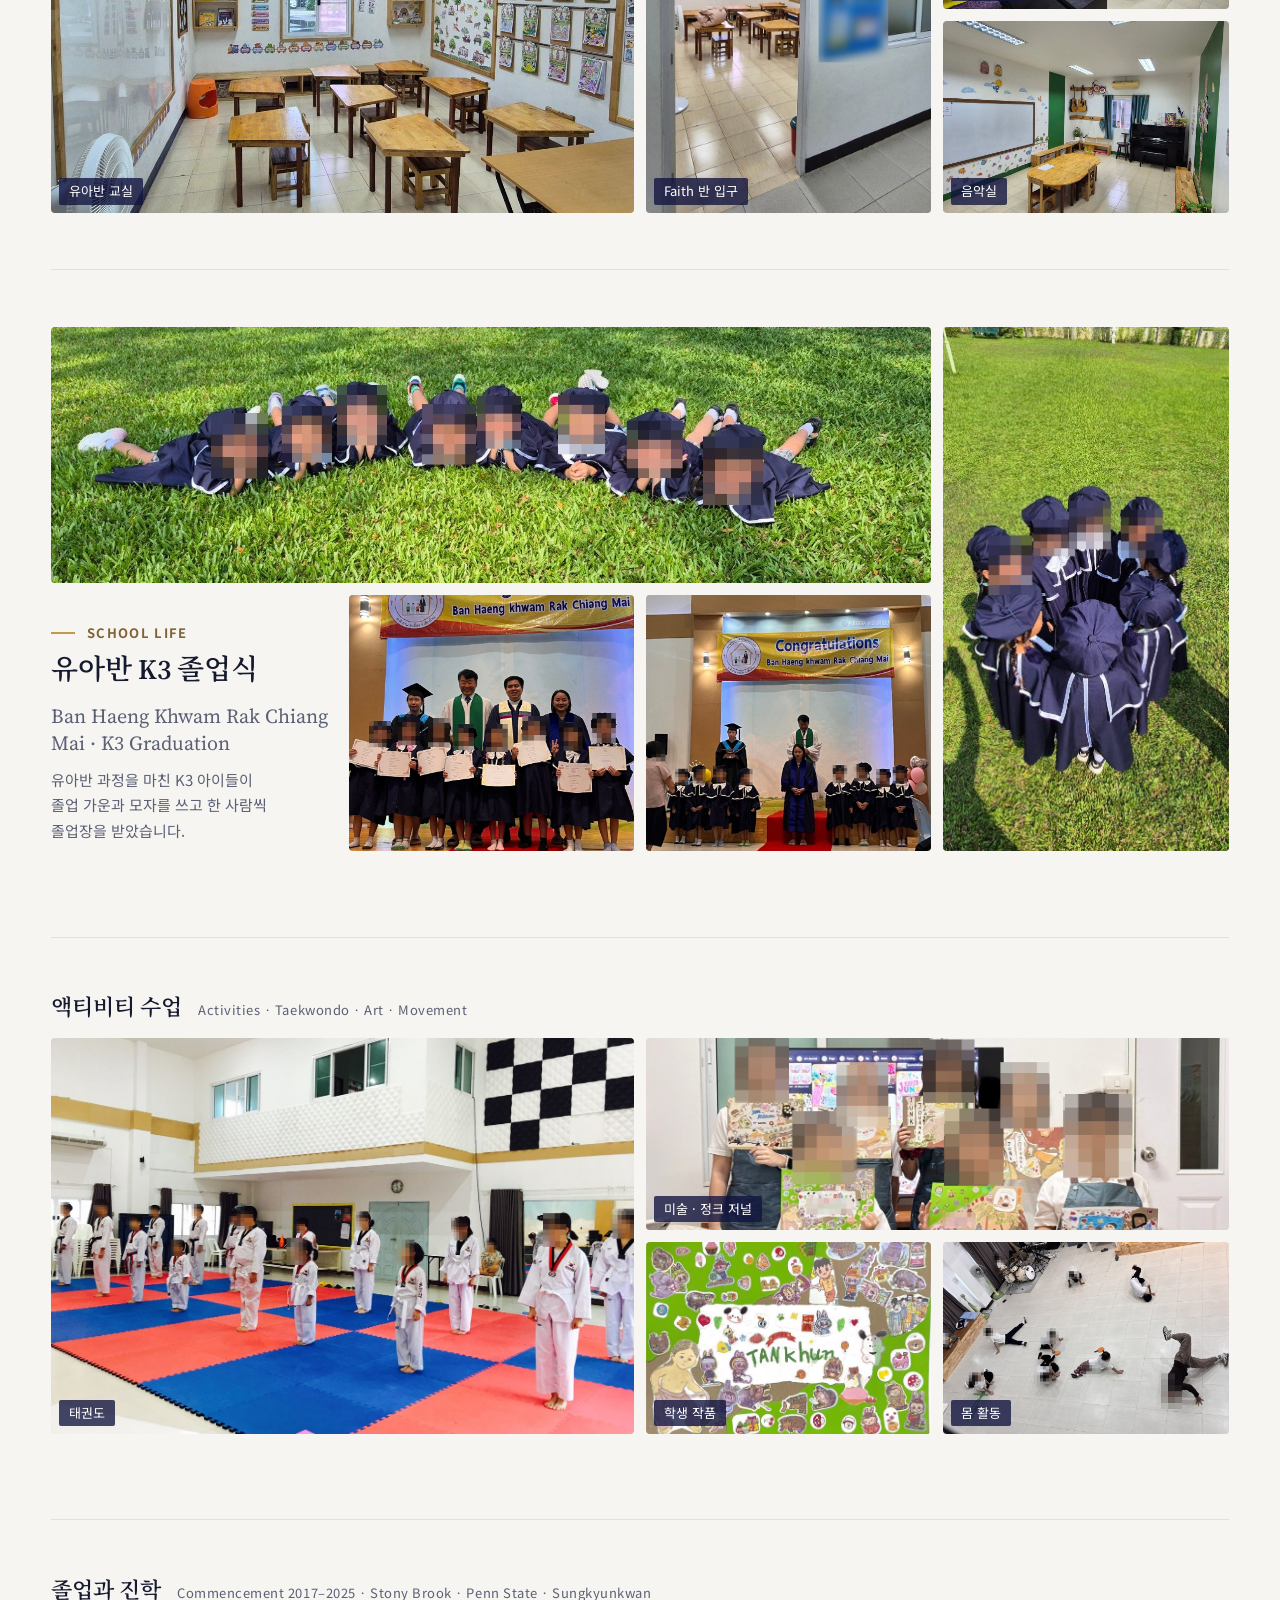
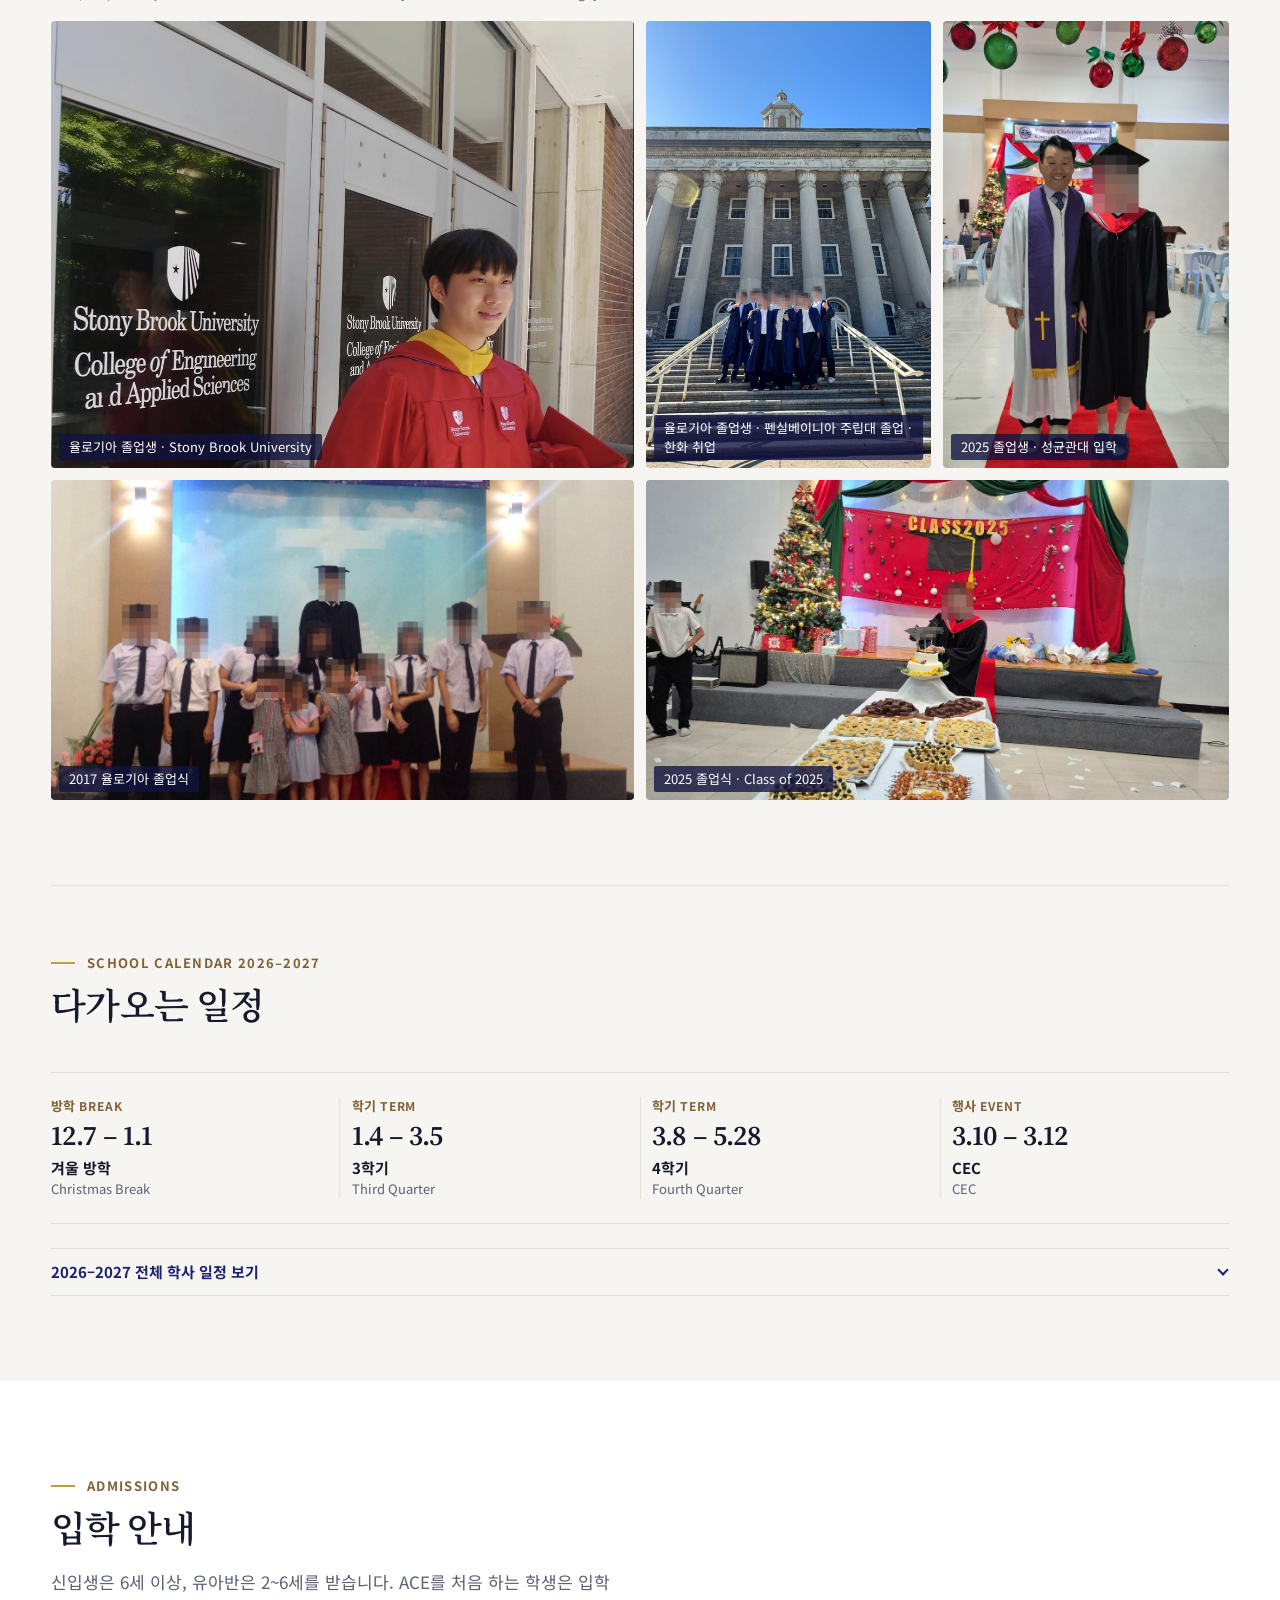
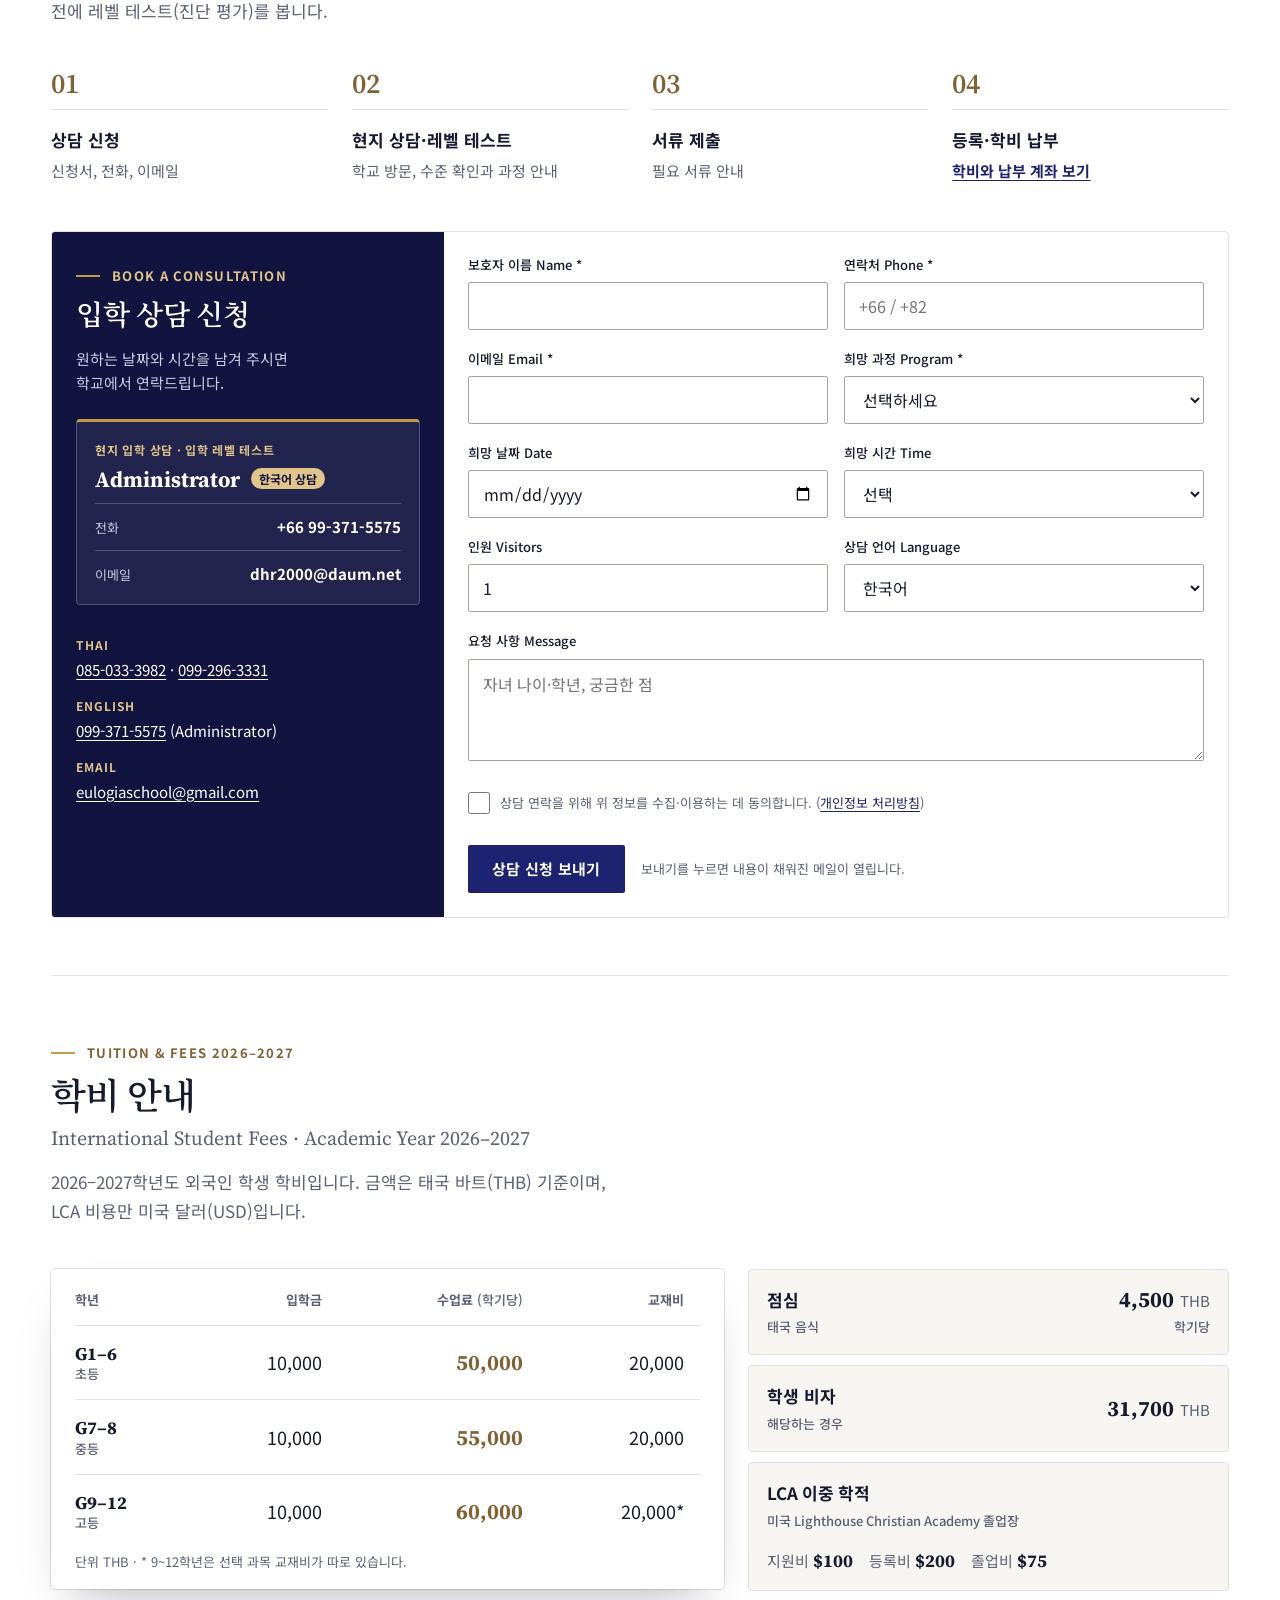
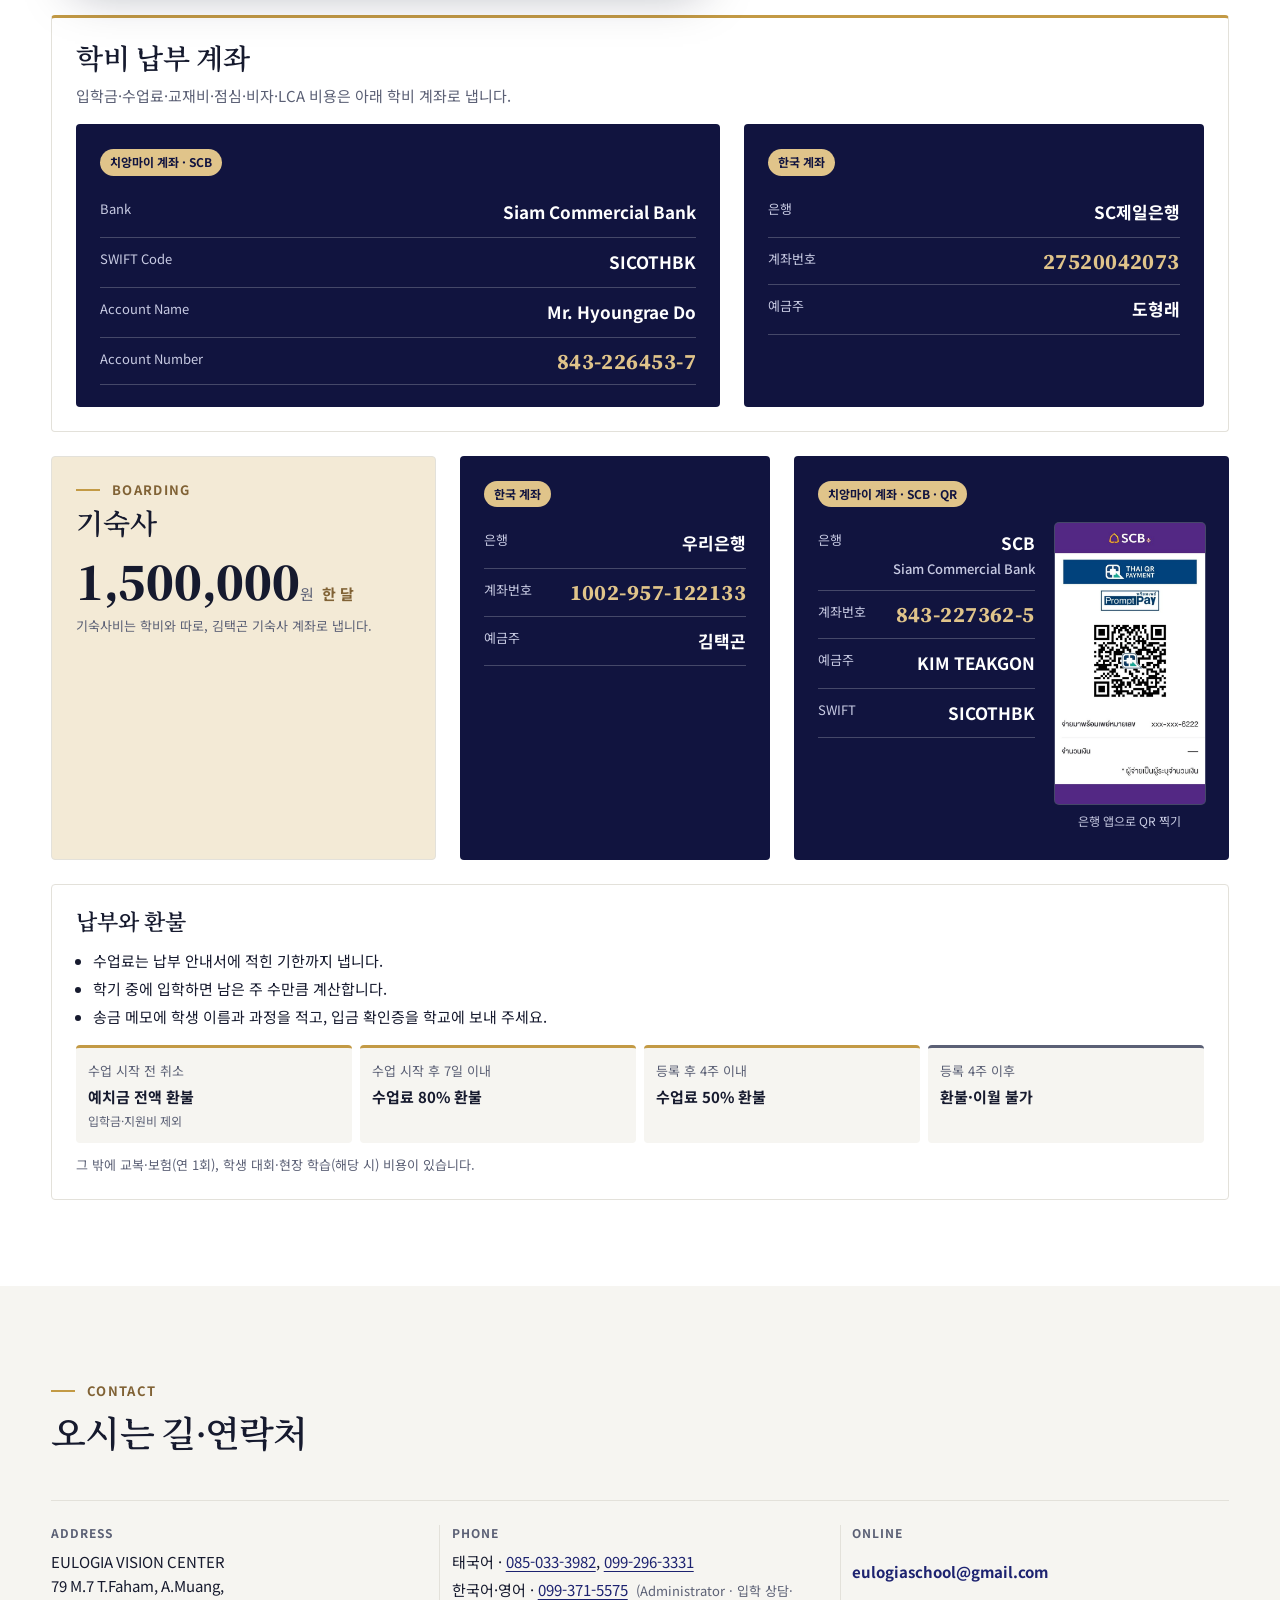
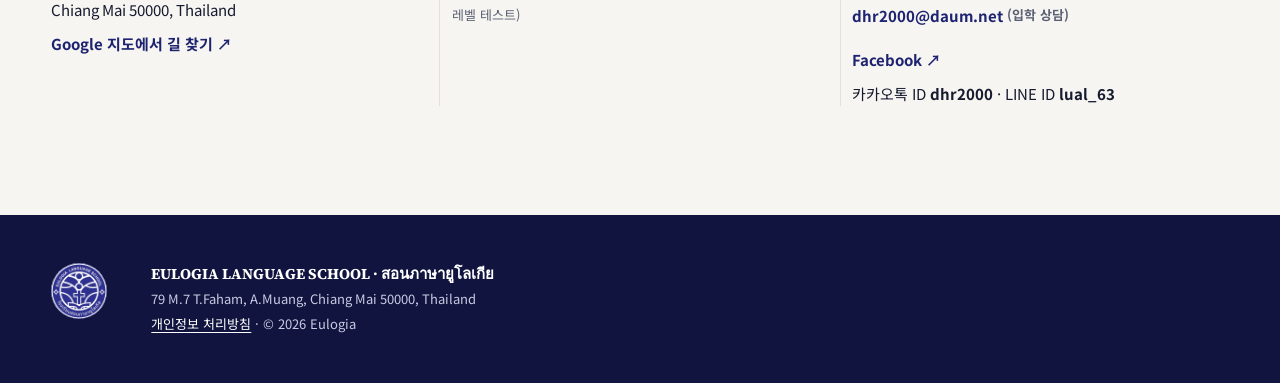
==== commit ce8c32b8: "영어판(/en/) 추가: 한국어판과 같은 디자인·자료, 머리말 언어 전환, 화면에 그리는 문구 영어 처리, hreflang·sitemap Co-Authored-By: Claude " ====
--- a/index.html
+++ b/index.html
@@ -8,6 +8,8 @@
 <meta name="claude:viewport-fit-sides" content="cover">
 <meta name="description" content="치앙마이의 미국 교육과정 학교 율로기아. SOT·Abeka로 기초를 다지고 텍사스 현지 고교·블린 칼리지를 거쳐 텍사스 A&M 등 미국 대학으로. American curriculum school in Chiang Mai with a pathway to Texas and U.S. colleges.">
 <link rel="canonical" href="https://eulogia.co.kr/">
+<link rel="alternate" hreflang="ko" href="https://eulogia.co.kr/">
+<link rel="alternate" hreflang="en" href="https://eulogia.co.kr/en/">
 <meta name="theme-color" content="#11143f">
 <link rel="icon" href="assets/img/favicon-32.png" sizes="32x32" type="image/png">
 <link rel="apple-touch-icon" href="assets/img/apple-touch-icon.png">
@@ -25,7 +27,7 @@
 <link rel="preconnect" href="https://fonts.gstatic.com" crossorigin>
 <link rel="stylesheet" href="https://fonts.googleapis.com/css2?family=Noto+Sans+KR:wght@400..700&family=Noto+Serif+KR:wght@600..700&family=Source+Serif+4:opsz,wght@36,400..700&display=swap">
 <link rel="preload" as="image" href="assets/img/k-classroom.jpg">
-<link rel="stylesheet" href="assets/css/style.css?v=20261117b">
+<link rel="stylesheet" href="assets/css/style.css?v=20261119a">
 </head>
 <body>
 <a class="skip" href="#main">본문으로 건너뛰기</a>
@@ -52,6 +54,7 @@
       <a href="#admissions">입학 안내</a>
       <a href="#contact">오시는 길</a>
     </nav>
+    <a class="lang-sw" href="en/" hreflang="en" lang="en">English</a>
     <a class="btn btn-navy head-cta" href="#apply">입학 상담</a>
     <button class="menu-btn" type="button" aria-expanded="false" aria-controls="mobile-menu" id="menu-btn"><span class="bars" aria-hidden="true"></span><span class="sr">메뉴</span></button>
   </div>
@@ -723,7 +726,7 @@
   <a href="https://www.google.com/maps/search/?api=1&amp;query=79+Moo+7+Fa+Ham+Mueang+Chiang+Mai+50000" target="_blank" rel="noopener">길 찾기</a>
 </nav>
 
-<script src="assets/js/data.js?v=20261117b"></script>
-<script src="assets/js/main.js?v=20261117b"></script>
+<script src="assets/js/data.js?v=20261119a"></script>
+<script src="assets/js/main.js?v=20261119a"></script>
 </body>
 </html>
--- a/assets/css/style.css
+++ b/assets/css/style.css
@@ -1217,3 +1217,16 @@
 
 /* 머리말: 휴대폰에서도 「Christian School」 표시 */
 @media (max-width: 419px) { .crest small { display: block; } }
+
+/* 언어 전환 (한국어 ↔ English) */
+.lang-sw { flex: none; margin-left: 20px; padding: 6px 12px; border: 1px solid var(--line); border-radius: 999px; font-size: var(--fs-caption); font-weight: 700; line-height: 1.2; color: var(--link); text-decoration: none; white-space: nowrap; }
+.lang-sw:hover { border-color: var(--link); }
+.lang-sw + .head-cta { margin-left: 12px; }
+@media (max-width: 1119px) { .lang-sw { margin-left: auto; } }
+@media (max-width: 759px) { .lang-sw ~ .menu-btn { margin-left: 10px; } .lang-sw { padding: 5px 10px; } }
+
+/* 영어판: 문장이 길어 첫 화면 제목 크기를 조금 줄임 */
+html[lang="en"] .hero h1 { font-size: clamp(1.875rem, 1.1rem + 2.1vw, 2.625rem); line-height: 1.16; }
+html[lang="en"] .hero h1 br { display: none; }
+html[lang="en"] .hero h1 em { display: block; }
+html[lang="en"] .nw { white-space: normal; }
